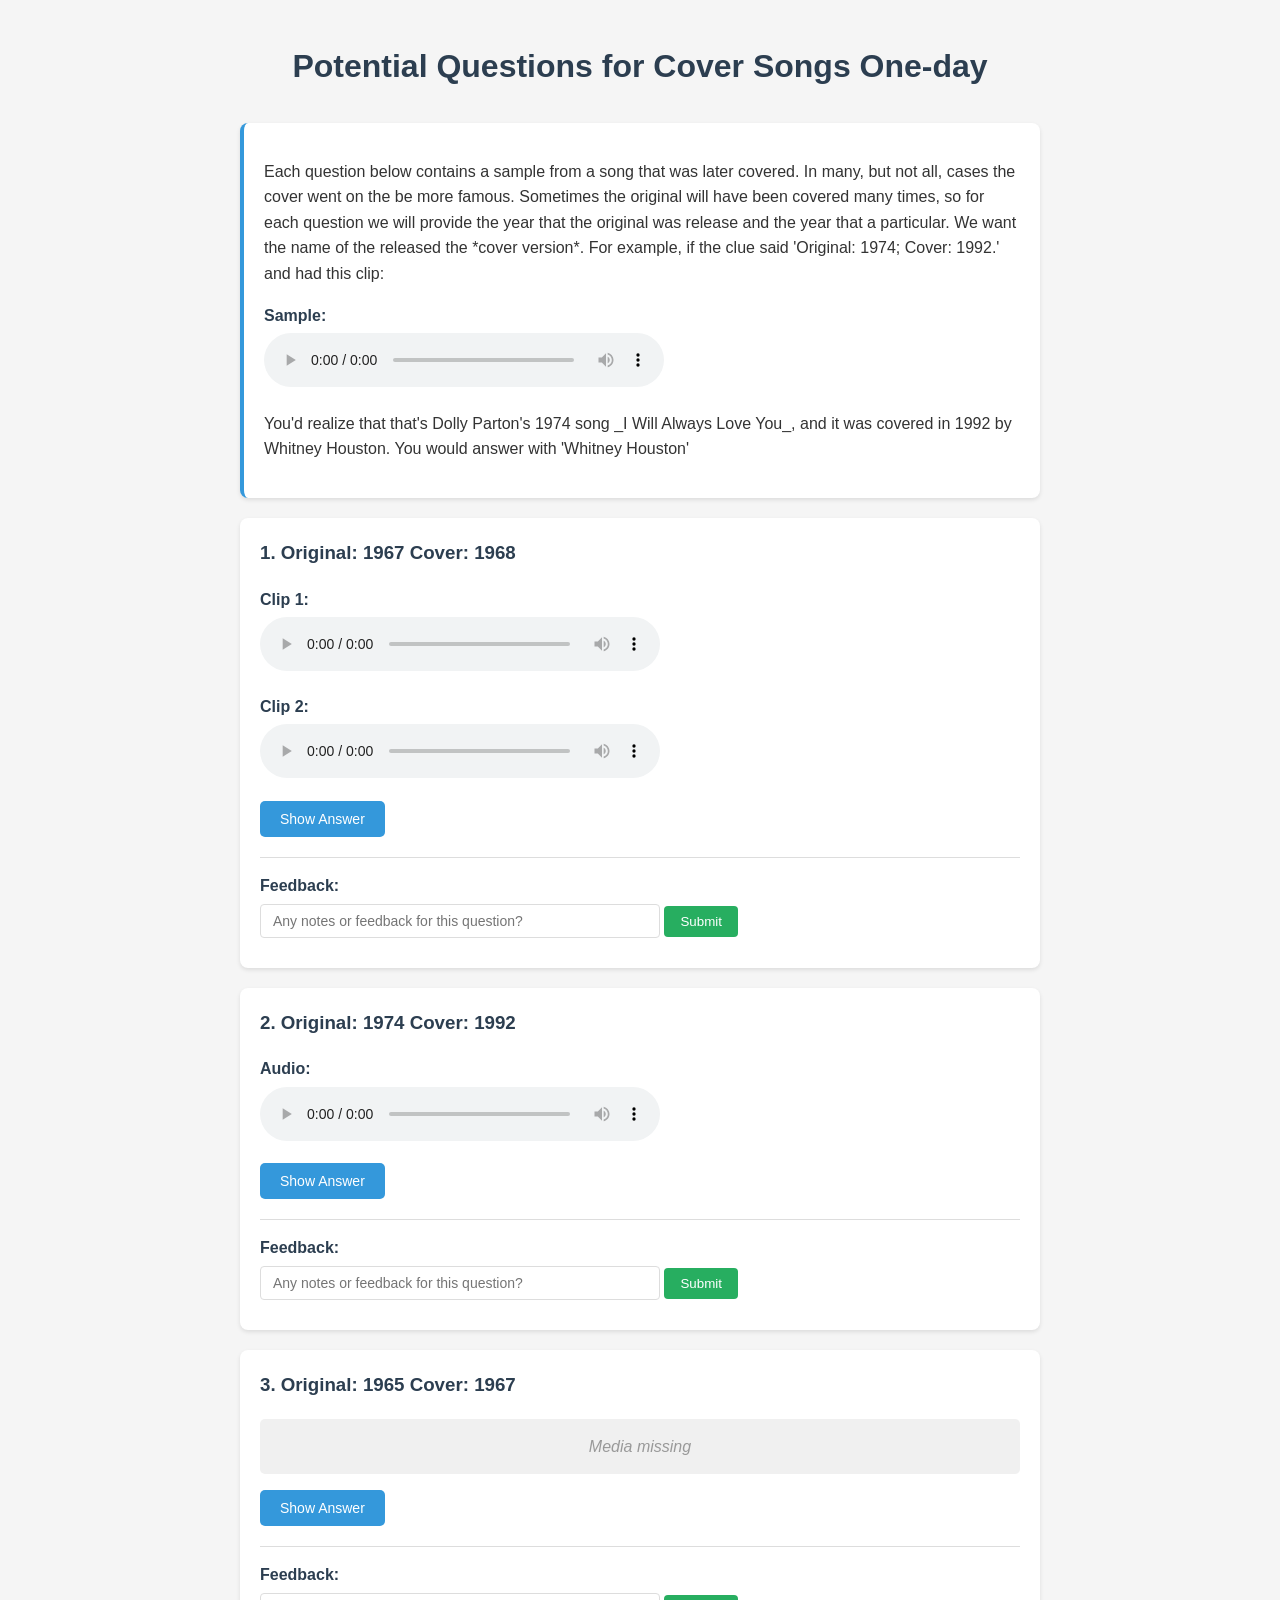
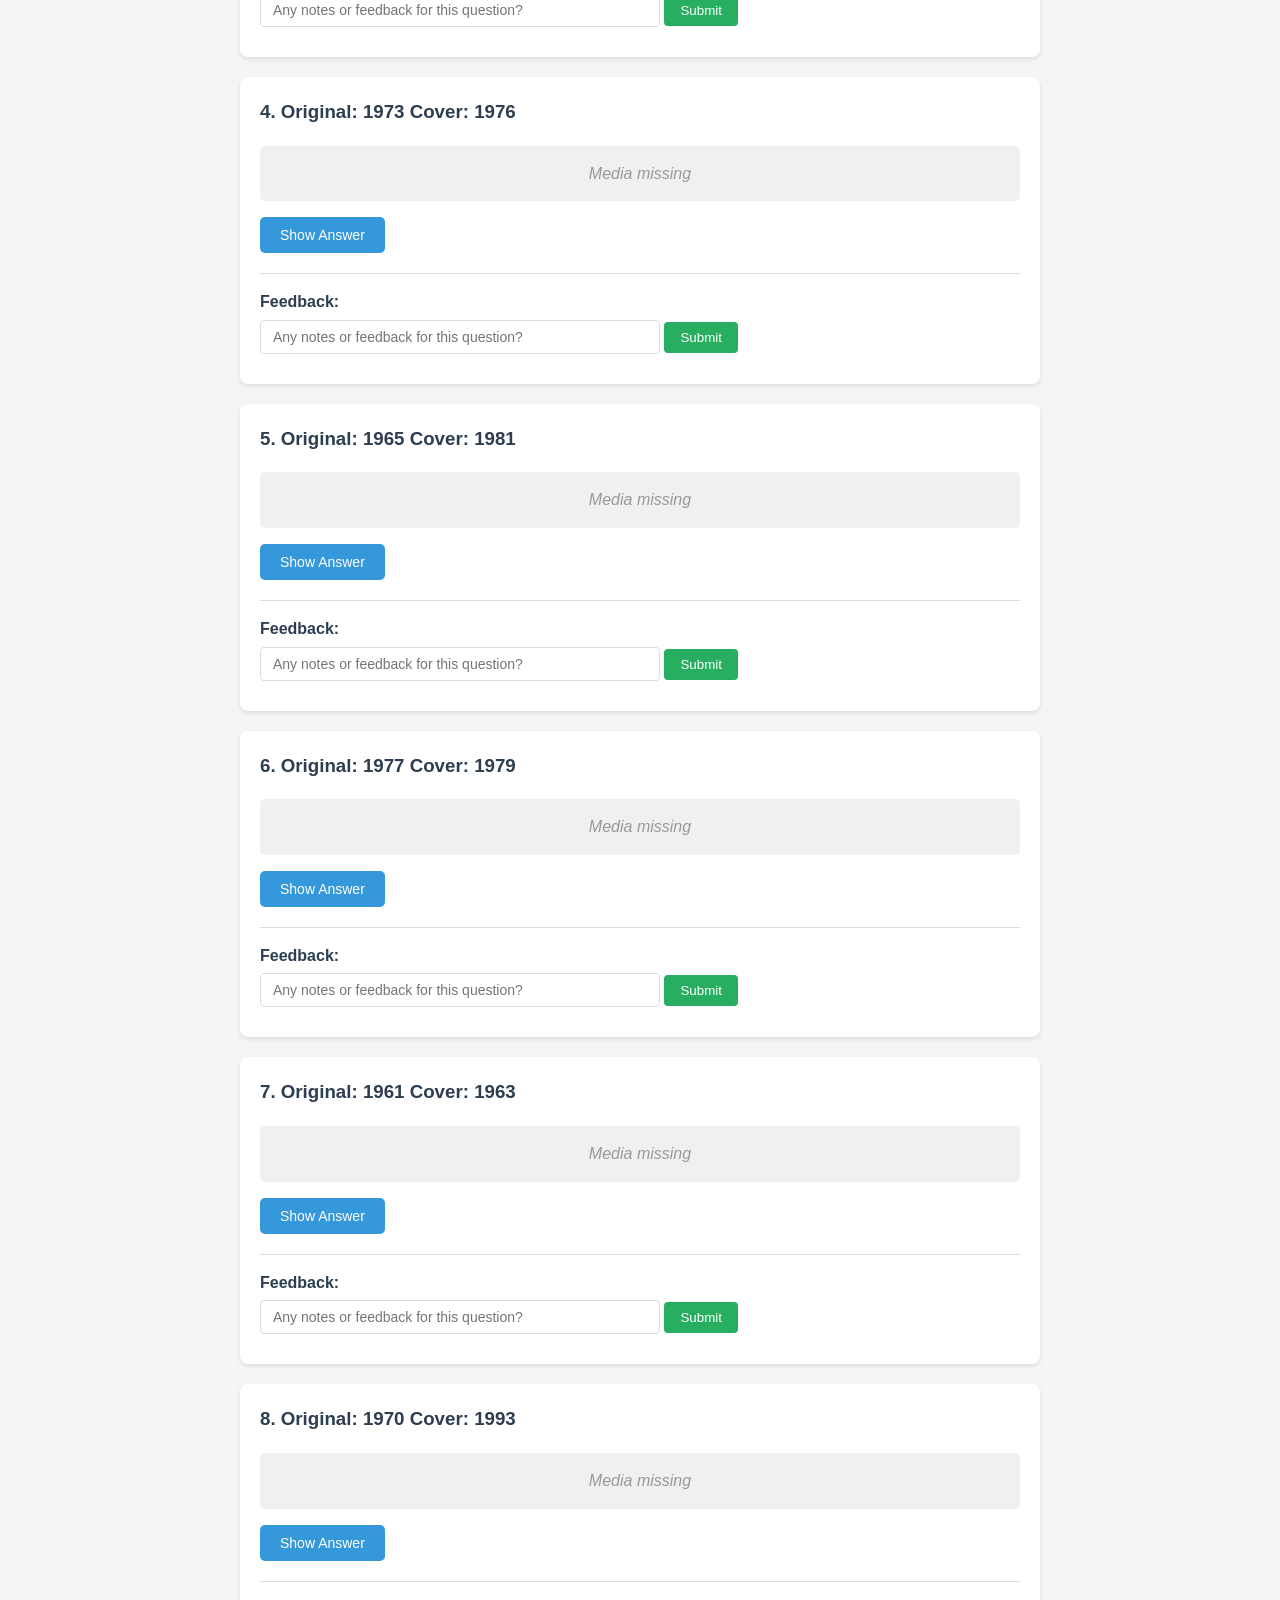
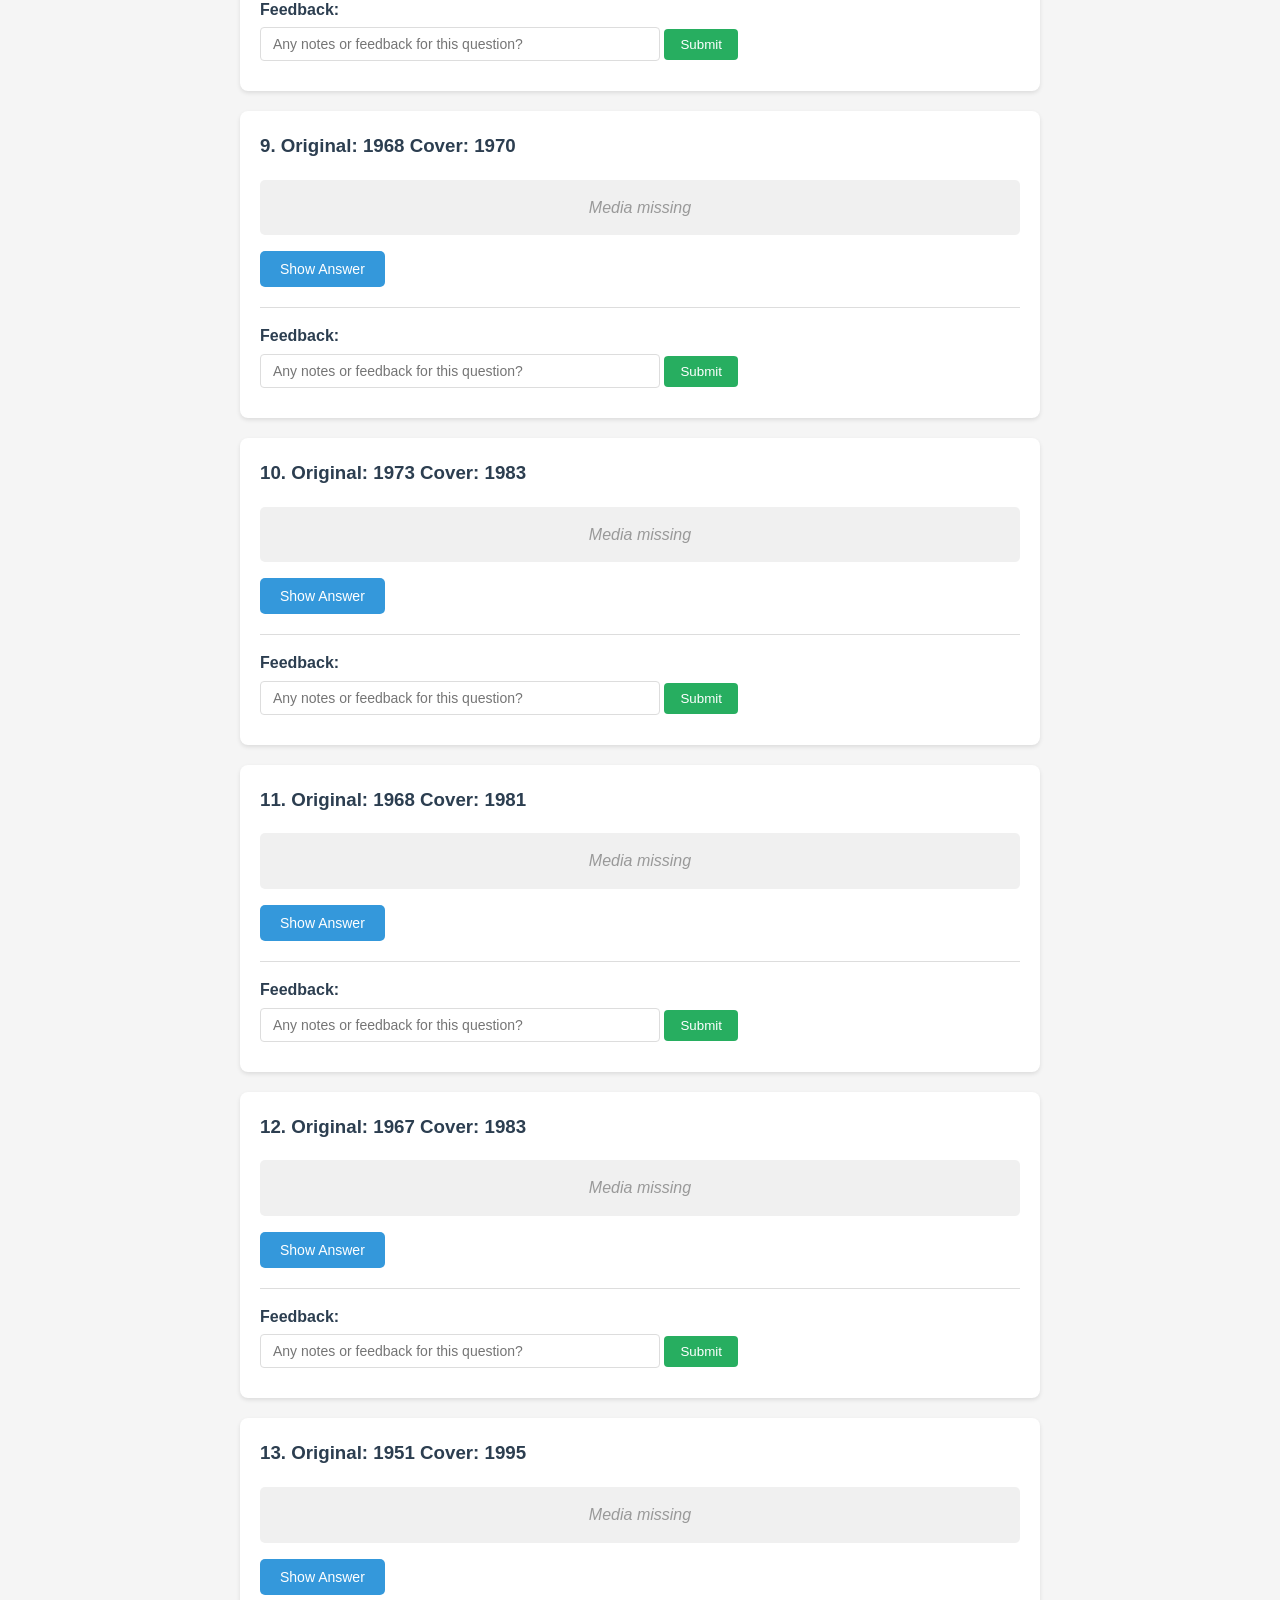
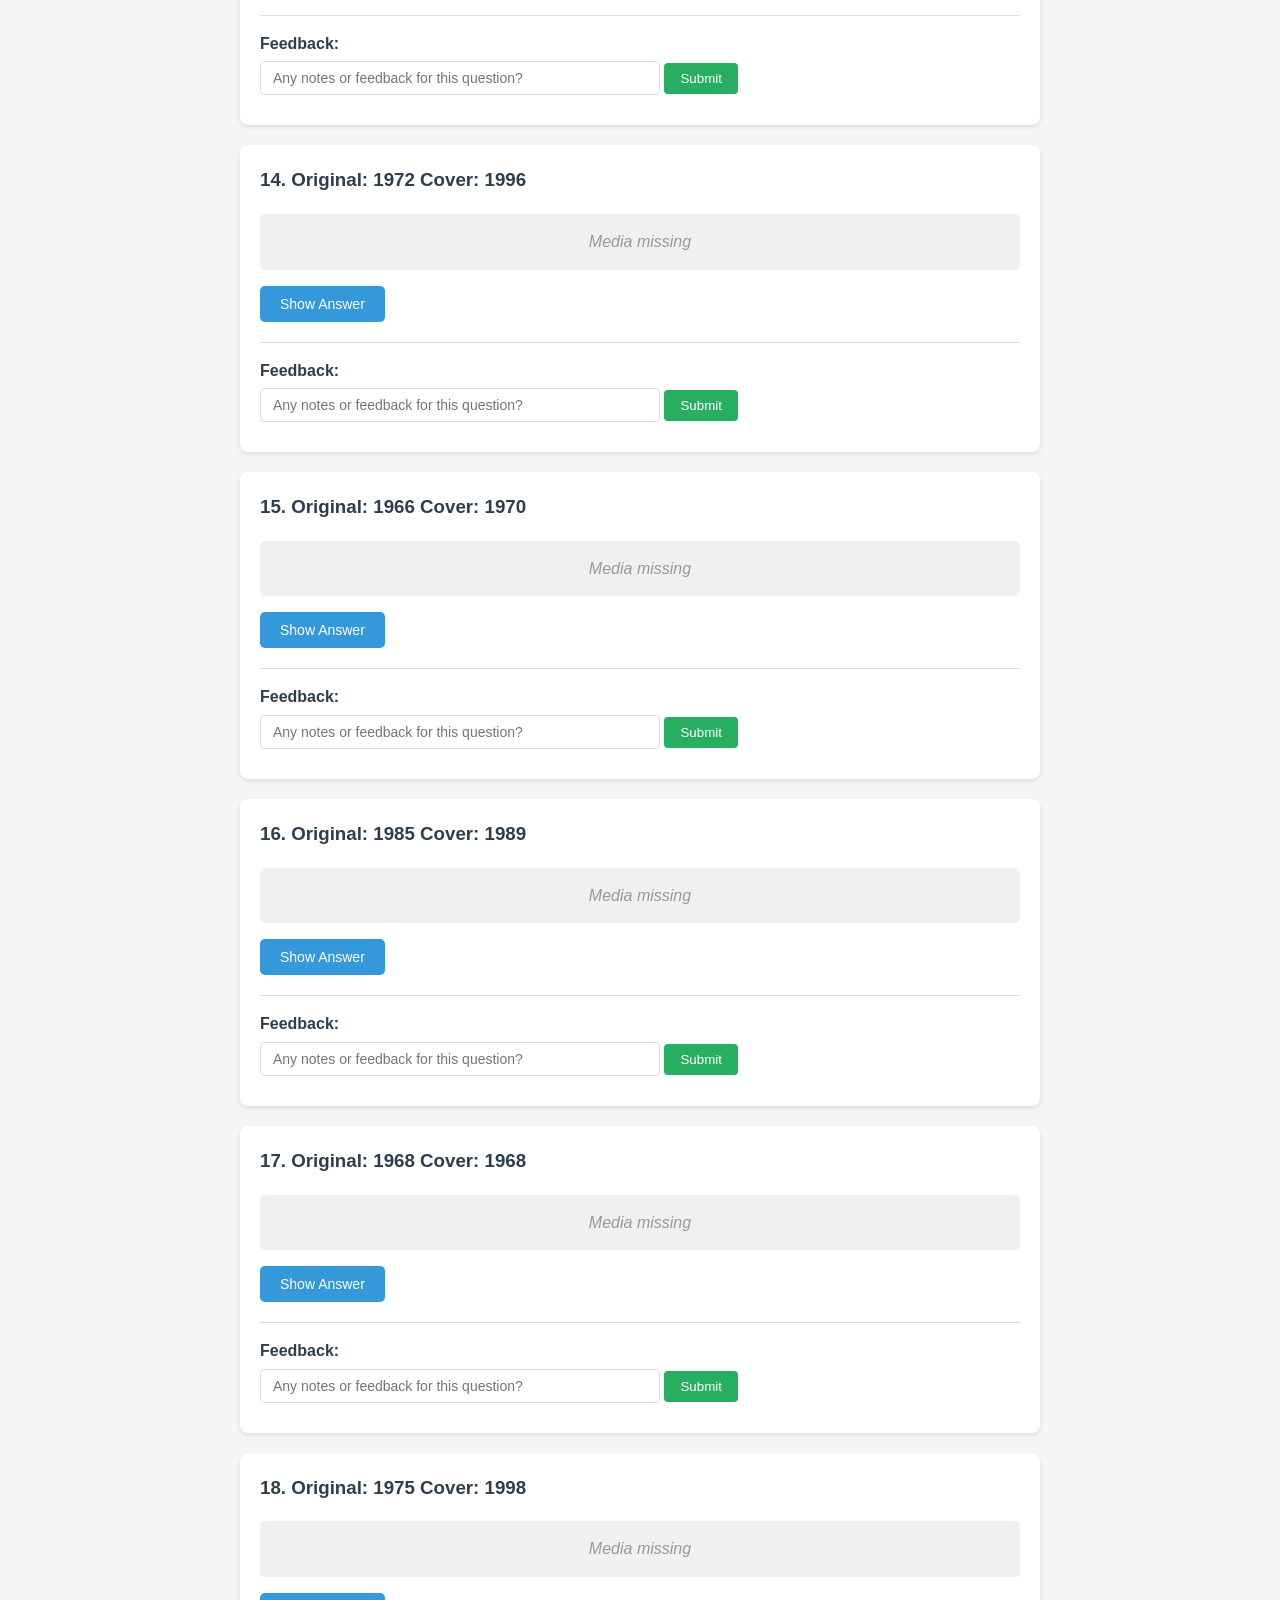
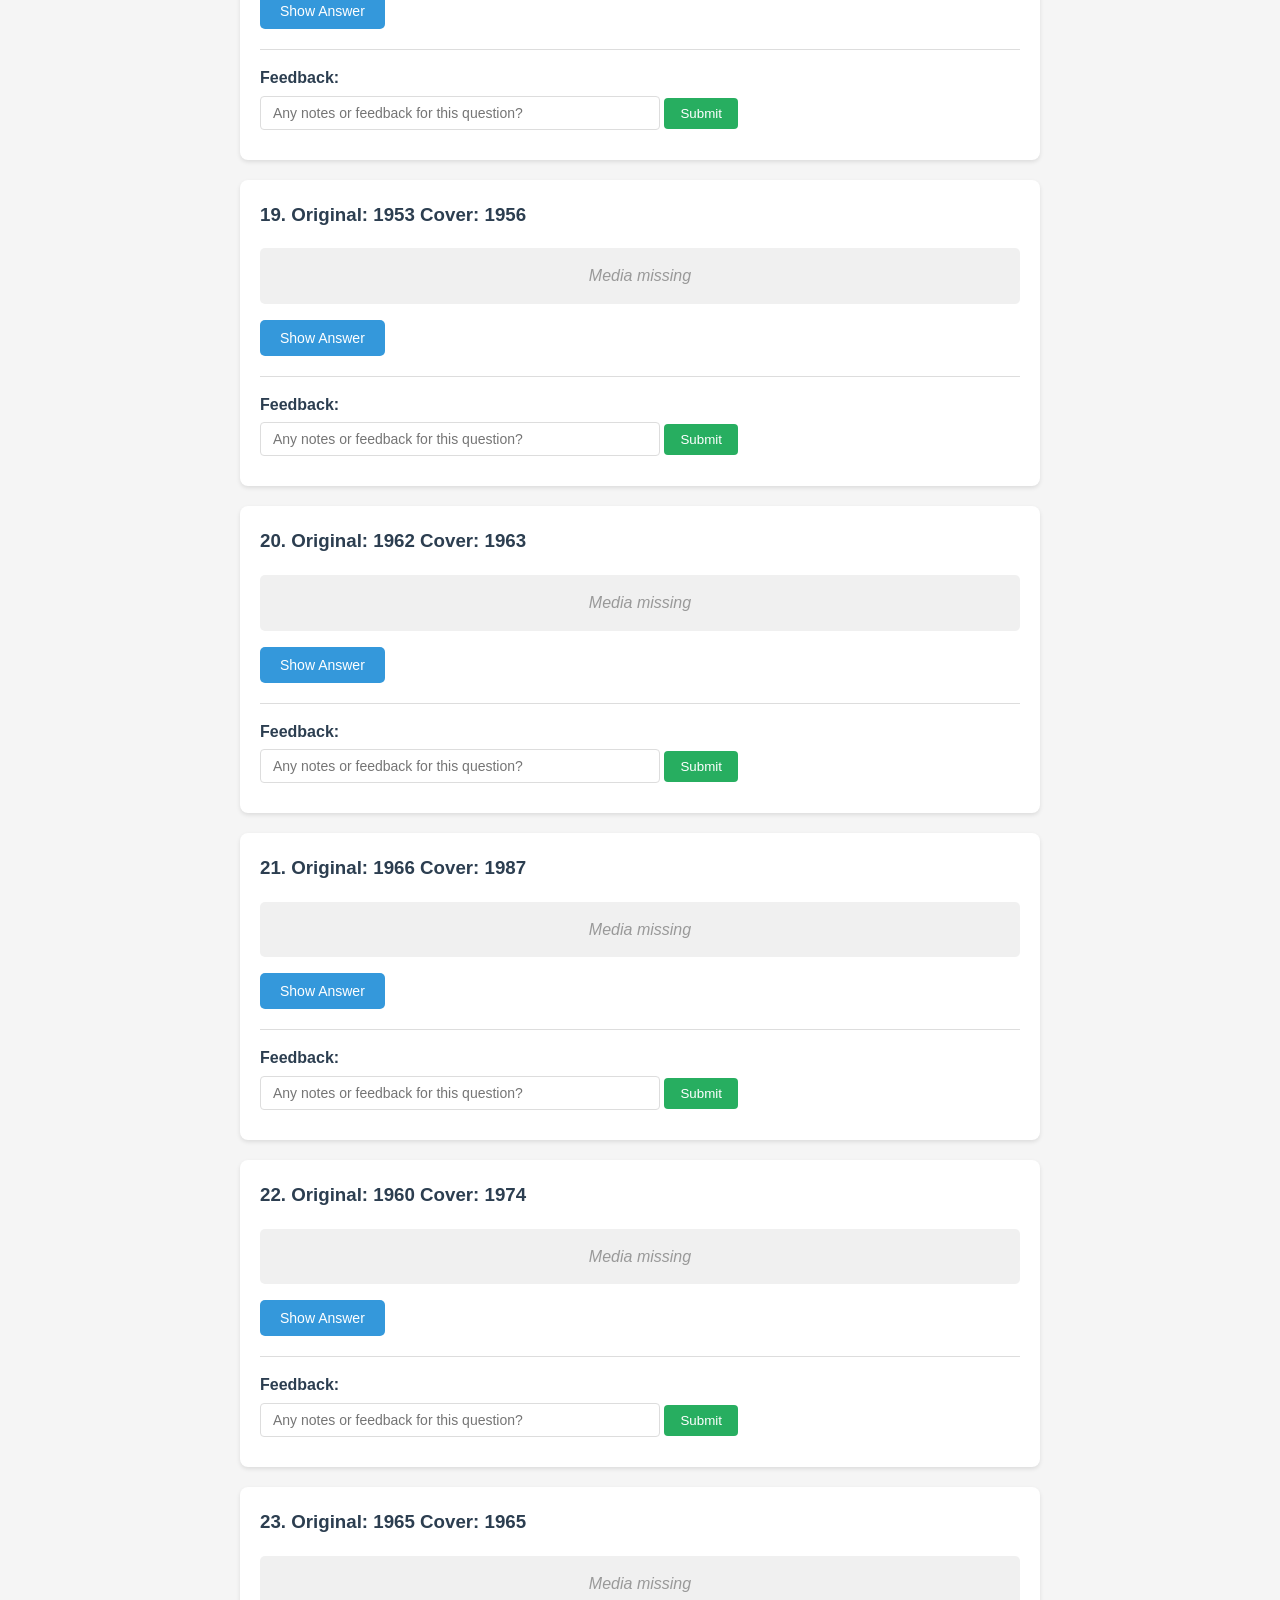
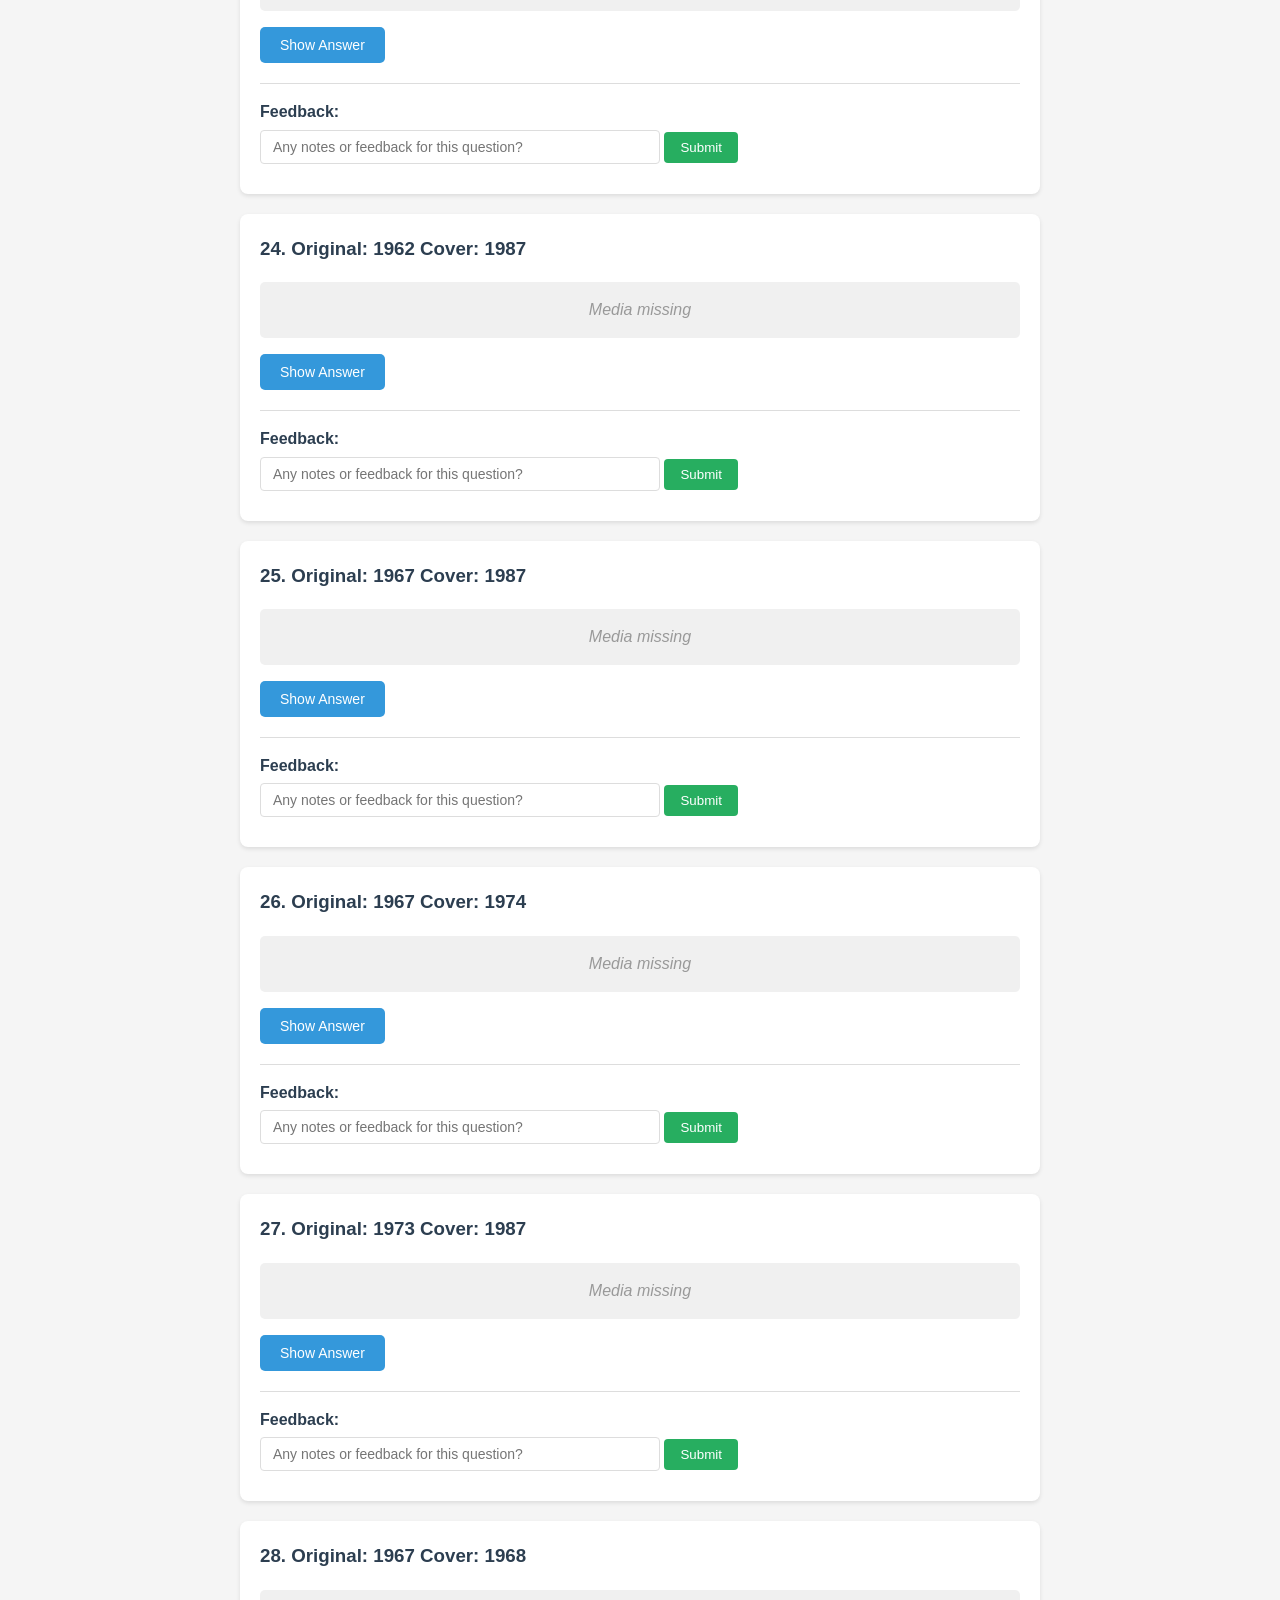
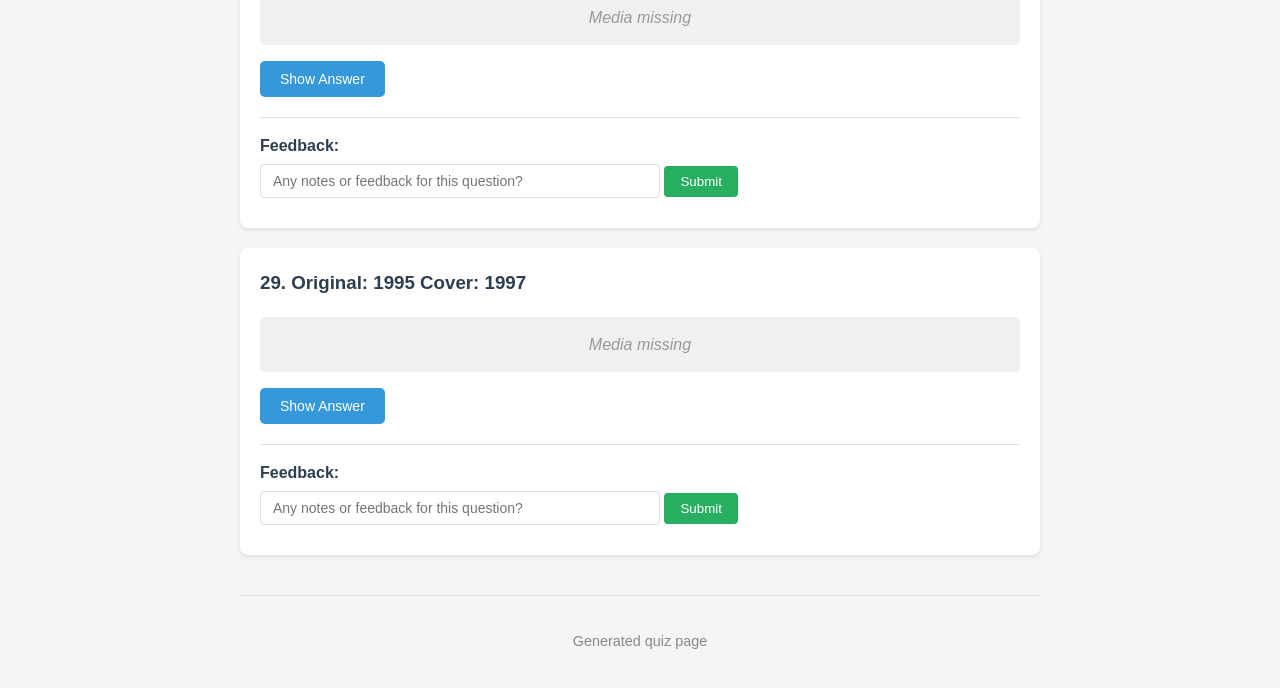
==== ll_covers/quizpage/output/quiz.html @ 9b7db418 "add quiz page generator and GCS publish scripts - build_quiz_config.py: reads from Google Sheets to " ====
<!DOCTYPE html>
<html lang="en">
<head>
    <meta charset="UTF-8">
    <meta name="viewport" content="width=device-width, initial-scale=1.0">
    <title>Potential Questions for Cover Songs One-day</title>
    <style>

:root {
    --primary-color: #2c3e50;
    --secondary-color: #3498db;
    --background-color: #f5f5f5;
    --card-background: #ffffff;
    --text-color: #333333;
    --border-color: #dddddd;
}

* {
    box-sizing: border-box;
}

body {
    font-family: -apple-system, BlinkMacSystemFont, 'Segoe UI', Roboto, sans-serif;
    line-height: 1.6;
    color: var(--text-color);
    background-color: var(--background-color);
    margin: 0;
    padding: 20px;
}

.container {
    max-width: 800px;
    margin: 0 auto;
}

header h1 {
    color: var(--primary-color);
    text-align: center;
    margin-bottom: 30px;
}

.instructions, .question {
    background: var(--card-background);
    border-radius: 8px;
    padding: 20px;
    margin-bottom: 20px;
    box-shadow: 0 2px 4px rgba(0,0,0,0.1);
}

.instructions {
    border-left: 4px solid var(--secondary-color);
}

.audio-player {
    margin: 15px 0;
}

.audio-player audio {
    width: 100%;
    max-width: 400px;
}

.audio-player label {
    display: block;
    font-weight: bold;
    margin-bottom: 5px;
    color: var(--primary-color);
}

.question h3 {
    margin-top: 0;
    color: var(--primary-color);
}

.media-missing {
    color: #999;
    font-style: italic;
    padding: 15px;
    background-color: #f0f0f0;
    border-radius: 5px;
    text-align: center;
}

/* Spoiler styling */
.answer-section {
    margin-top: 15px;
}

.spoiler-toggle {
    background-color: var(--secondary-color);
    color: white;
    border: none;
    padding: 10px 20px;
    border-radius: 5px;
    cursor: pointer;
    font-size: 14px;
}

.spoiler-toggle:hover {
    opacity: 0.9;
}

.spoiler-content {
    margin-top: 10px;
    padding: 15px;
    background-color: #e8f4f8;
    border-radius: 5px;
    border-left: 4px solid var(--secondary-color);
}

.spoiler-content.hidden {
    display: none;
}

.answer {
    font-weight: bold;
    color: var(--primary-color);
    margin: 0;
    text-transform: uppercase;
}

/* Feedback section */
.feedback-section {
    margin-top: 20px;
    padding-top: 15px;
    border-top: 1px solid var(--border-color);
}

.feedback-section label {
    display: block;
    font-weight: bold;
    margin-bottom: 5px;
    color: var(--primary-color);
}

.feedback-input {
    width: 100%;
    max-width: 400px;
    padding: 8px 12px;
    border: 1px solid var(--border-color);
    border-radius: 4px;
    font-size: 14px;
    margin-bottom: 10px;
}

.feedback-submit {
    background-color: #27ae60;
    color: white;
    border: none;
    padding: 8px 16px;
    border-radius: 4px;
    cursor: pointer;
}

.feedback-submit:hover {
    opacity: 0.9;
}

footer {
    text-align: center;
    margin-top: 40px;
    padding-top: 20px;
    border-top: 1px solid var(--border-color);
    color: #888;
    font-size: 0.9em;
}

    </style>
</head>
<body>
    <div class="container">
        <header>
            <h1>Potential Questions for Cover Songs One-day</h1>
        </header>

        <section class="instructions">
            <p class="instructions-text">Each question below contains a sample from a song that was later covered. In many, but not all, cases the cover went on the be more famous. Sometimes the original will have been covered many times, so for each question we will provide the year that the original was release and the year that a particular. We want the name of the released the *cover version*. For example, if the clue said &#x27;Original: 1974; Cover: 1992.&#x27; and had this clip:</p>

        <div class="audio-player">
            <label>Sample:</label>
            <audio controls>
                <source src="../data/raw/i_will_always_love_you.mp3" type="audio/mpeg">
                Your browser does not support the audio element.
            </audio>
        </div>
<p class="post-sample-text">You&#x27;d realize that that&#x27;s Dolly Parton&#x27;s 1974 song _I Will Always Love You_, and it was covered in 1992 by Whitney Houston. You would answer with &#x27;Whitney Houston&#x27;</p>
        </section>

        <section class="questions">
            
    <div class="question" data-question-number="1" data-question-title="Watchtower">
        <h3>1.&nbsp;Original: 1967
Cover: 1968</h3>

        <div class="audio-players">
            
        <div class="audio-player">
            <label>Clip 1:</label>
            <audio controls>
                <source src="/Users/mcmenamin/Repos/sundries/ll_covers/data/trimmed/2275d0f0b4b5_10000_15123.mp3" type="audio/mpeg">
                Your browser does not support the audio element.
            </audio>
        </div>

        <div class="audio-player">
            <label>Clip 2:</label>
            <audio controls>
                <source src="/Users/mcmenamin/Repos/sundries/ll_covers/data/trimmed/2275d0f0b4b5_16200_18100.mp3" type="audio/mpeg">
                Your browser does not support the audio element.
            </audio>
        </div>
        </div>

        <div class="answer-section">
            <button class="spoiler-toggle" onclick="toggleSpoiler(this)">
                Show Answer
            </button>
            <div class="spoiler-content hidden">
                <p class="answer">Jimi Hendrix (Original: Bob Dylan)</p>
            </div>
        </div>

        <div class="feedback-section">
            <label for="feedback-1">Feedback:</label>
            <input type="text"
                   id="feedback-1"
                   class="feedback-input"
                   placeholder="Any notes or feedback for this question?">
            <button class="feedback-submit" onclick="submitFeedback(1, 'Watchtower')">
                Submit
            </button>
        </div>
    </div>

    <div class="question" data-question-number="2" data-question-title="I will always love you">
        <h3>2.&nbsp;Original: 1974
Cover: 1992</h3>

        <div class="audio-players">
            
        <div class="audio-player">
            <label>Audio:</label>
            <audio controls>
                <source src="/Users/mcmenamin/Repos/sundries/ll_covers/data/trimmed/35a04d7d5f77_72000_75200.mp3" type="audio/mpeg">
                Your browser does not support the audio element.
            </audio>
        </div>
        </div>

        <div class="answer-section">
            <button class="spoiler-toggle" onclick="toggleSpoiler(this)">
                Show Answer
            </button>
            <div class="spoiler-content hidden">
                <p class="answer">Whitney Houston (Original: Dolly Parton)</p>
            </div>
        </div>

        <div class="feedback-section">
            <label for="feedback-2">Feedback:</label>
            <input type="text"
                   id="feedback-2"
                   class="feedback-input"
                   placeholder="Any notes or feedback for this question?">
            <button class="feedback-submit" onclick="submitFeedback(2, 'I will always love you')">
                Submit
            </button>
        </div>
    </div>

    <div class="question" data-question-number="3" data-question-title="Respect">
        <h3>3.&nbsp;Original: 1965
Cover: 1967</h3>

        <div class="audio-players">
            <p class="media-missing">Media missing</p>
        </div>

        <div class="answer-section">
            <button class="spoiler-toggle" onclick="toggleSpoiler(this)">
                Show Answer
            </button>
            <div class="spoiler-content hidden">
                <p class="answer">Aretha Franklin (Original: Otis Redding)</p>
            </div>
        </div>

        <div class="feedback-section">
            <label for="feedback-3">Feedback:</label>
            <input type="text"
                   id="feedback-3"
                   class="feedback-input"
                   placeholder="Any notes or feedback for this question?">
            <button class="feedback-submit" onclick="submitFeedback(3, 'Respect')">
                Submit
            </button>
        </div>
    </div>

    <div class="question" data-question-number="4" data-question-title="Blinded by the light">
        <h3>4.&nbsp;Original: 1973
Cover: 1976</h3>

        <div class="audio-players">
            <p class="media-missing">Media missing</p>
        </div>

        <div class="answer-section">
            <button class="spoiler-toggle" onclick="toggleSpoiler(this)">
                Show Answer
            </button>
            <div class="spoiler-content hidden">
                <p class="answer">Manfred Mann&#x27;s Earth Band (Original: Bruce Springsteen)</p>
            </div>
        </div>

        <div class="feedback-section">
            <label for="feedback-4">Feedback:</label>
            <input type="text"
                   id="feedback-4"
                   class="feedback-input"
                   placeholder="Any notes or feedback for this question?">
            <button class="feedback-submit" onclick="submitFeedback(4, 'Blinded by the light')">
                Submit
            </button>
        </div>
    </div>

    <div class="question" data-question-number="5" data-question-title="Tainted love">
        <h3>5.&nbsp;Original: 1965
Cover: 1981</h3>

        <div class="audio-players">
            <p class="media-missing">Media missing</p>
        </div>

        <div class="answer-section">
            <button class="spoiler-toggle" onclick="toggleSpoiler(this)">
                Show Answer
            </button>
            <div class="spoiler-content hidden">
                <p class="answer">Soft Cell (Original: Gloria Jones)</p>
            </div>
        </div>

        <div class="feedback-section">
            <label for="feedback-5">Feedback:</label>
            <input type="text"
                   id="feedback-5"
                   class="feedback-input"
                   placeholder="Any notes or feedback for this question?">
            <button class="feedback-submit" onclick="submitFeedback(5, 'Tainted love')">
                Submit
            </button>
        </div>
    </div>

    <div class="question" data-question-number="6" data-question-title="New York New York">
        <h3>6.&nbsp;Original: 1977
Cover: 1979</h3>

        <div class="audio-players">
            <p class="media-missing">Media missing</p>
        </div>

        <div class="answer-section">
            <button class="spoiler-toggle" onclick="toggleSpoiler(this)">
                Show Answer
            </button>
            <div class="spoiler-content hidden">
                <p class="answer">Frank Sinatra (Original: Liza Minelli)</p>
            </div>
        </div>

        <div class="feedback-section">
            <label for="feedback-6">Feedback:</label>
            <input type="text"
                   id="feedback-6"
                   class="feedback-input"
                   placeholder="Any notes or feedback for this question?">
            <button class="feedback-submit" onclick="submitFeedback(6, 'New York New York')">
                Submit
            </button>
        </div>
    </div>

    <div class="question" data-question-number="7" data-question-title="Twist and shout">
        <h3>7.&nbsp;Original: 1961
Cover: 1963</h3>

        <div class="audio-players">
            <p class="media-missing">Media missing</p>
        </div>

        <div class="answer-section">
            <button class="spoiler-toggle" onclick="toggleSpoiler(this)">
                Show Answer
            </button>
            <div class="spoiler-content hidden">
                <p class="answer">The Beatles (Original: The Top Notes)</p>
            </div>
        </div>

        <div class="feedback-section">
            <label for="feedback-7">Feedback:</label>
            <input type="text"
                   id="feedback-7"
                   class="feedback-input"
                   placeholder="Any notes or feedback for this question?">
            <button class="feedback-submit" onclick="submitFeedback(7, 'Twist and shout')">
                Submit
            </button>
        </div>
    </div>

    <div class="question" data-question-number="8" data-question-title="Man who sold the world">
        <h3>8.&nbsp;Original: 1970
Cover: 1993</h3>

        <div class="audio-players">
            <p class="media-missing">Media missing</p>
        </div>

        <div class="answer-section">
            <button class="spoiler-toggle" onclick="toggleSpoiler(this)">
                Show Answer
            </button>
            <div class="spoiler-content hidden">
                <p class="answer">Nirvana (Original: David Bowie)</p>
            </div>
        </div>

        <div class="feedback-section">
            <label for="feedback-8">Feedback:</label>
            <input type="text"
                   id="feedback-8"
                   class="feedback-input"
                   placeholder="Any notes or feedback for this question?">
            <button class="feedback-submit" onclick="submitFeedback(8, 'Man who sold the world')">
                Submit
            </button>
        </div>
    </div>

    <div class="question" data-question-number="9" data-question-title="Black magic woman">
        <h3>9.&nbsp;Original: 1968
Cover: 1970</h3>

        <div class="audio-players">
            <p class="media-missing">Media missing</p>
        </div>

        <div class="answer-section">
            <button class="spoiler-toggle" onclick="toggleSpoiler(this)">
                Show Answer
            </button>
            <div class="spoiler-content hidden">
                <p class="answer">Santana (Original: Fleetwood Mac)</p>
            </div>
        </div>

        <div class="feedback-section">
            <label for="feedback-9">Feedback:</label>
            <input type="text"
                   id="feedback-9"
                   class="feedback-input"
                   placeholder="Any notes or feedback for this question?">
            <button class="feedback-submit" onclick="submitFeedback(9, 'Black magic woman')">
                Submit
            </button>
        </div>
    </div>

    <div class="question" data-question-number="10" data-question-title="Feel the noize">
        <h3>10.&nbsp;Original: 1973
Cover: 1983</h3>

        <div class="audio-players">
            <p class="media-missing">Media missing</p>
        </div>

        <div class="answer-section">
            <button class="spoiler-toggle" onclick="toggleSpoiler(this)">
                Show Answer
            </button>
            <div class="spoiler-content hidden">
                <p class="answer">Quiet Riot (Original: Slade)</p>
            </div>
        </div>

        <div class="feedback-section">
            <label for="feedback-10">Feedback:</label>
            <input type="text"
                   id="feedback-10"
                   class="feedback-input"
                   placeholder="Any notes or feedback for this question?">
            <button class="feedback-submit" onclick="submitFeedback(10, 'Feel the noize')">
                Submit
            </button>
        </div>
    </div>

    <div class="question" data-question-number="11" data-question-title="Mony mony">
        <h3>11.&nbsp;Original: 1968
Cover: 1981</h3>

        <div class="audio-players">
            <p class="media-missing">Media missing</p>
        </div>

        <div class="answer-section">
            <button class="spoiler-toggle" onclick="toggleSpoiler(this)">
                Show Answer
            </button>
            <div class="spoiler-content hidden">
                <p class="answer">Billy Idol (Original: Tommy James &amp; The Shondells)</p>
            </div>
        </div>

        <div class="feedback-section">
            <label for="feedback-11">Feedback:</label>
            <input type="text"
                   id="feedback-11"
                   class="feedback-input"
                   placeholder="Any notes or feedback for this question?">
            <button class="feedback-submit" onclick="submitFeedback(11, 'Mony mony')">
                Submit
            </button>
        </div>
    </div>

    <div class="question" data-question-number="12" data-question-title="Red red wine">
        <h3>12.&nbsp;Original: 1967
Cover: 1983</h3>

        <div class="audio-players">
            <p class="media-missing">Media missing</p>
        </div>

        <div class="answer-section">
            <button class="spoiler-toggle" onclick="toggleSpoiler(this)">
                Show Answer
            </button>
            <div class="spoiler-content hidden">
                <p class="answer">UB40 (Original: Neil Diamond)</p>
            </div>
        </div>

        <div class="feedback-section">
            <label for="feedback-12">Feedback:</label>
            <input type="text"
                   id="feedback-12"
                   class="feedback-input"
                   placeholder="Any notes or feedback for this question?">
            <button class="feedback-submit" onclick="submitFeedback(12, 'Red red wine')">
                Submit
            </button>
        </div>
    </div>

    <div class="question" data-question-number="13" data-question-title="Bjork quiet">
        <h3>13.&nbsp;Original: 1951
Cover: 1995</h3>

        <div class="audio-players">
            <p class="media-missing">Media missing</p>
        </div>

        <div class="answer-section">
            <button class="spoiler-toggle" onclick="toggleSpoiler(this)">
                Show Answer
            </button>
            <div class="spoiler-content hidden">
                <p class="answer">Bjork (Original: Betty Hutton)</p>
            </div>
        </div>

        <div class="feedback-section">
            <label for="feedback-13">Feedback:</label>
            <input type="text"
                   id="feedback-13"
                   class="feedback-input"
                   placeholder="Any notes or feedback for this question?">
            <button class="feedback-submit" onclick="submitFeedback(13, 'Bjork quiet')">
                Submit
            </button>
        </div>
    </div>

    <div class="question" data-question-number="14" data-question-title="Killing me softly">
        <h3>14.&nbsp;Original: 1972
Cover: 1996</h3>

        <div class="audio-players">
            <p class="media-missing">Media missing</p>
        </div>

        <div class="answer-section">
            <button class="spoiler-toggle" onclick="toggleSpoiler(this)">
                Show Answer
            </button>
            <div class="spoiler-content hidden">
                <p class="answer">Fugees (Original: Lori Lieberman)</p>
            </div>
        </div>

        <div class="feedback-section">
            <label for="feedback-14">Feedback:</label>
            <input type="text"
                   id="feedback-14"
                   class="feedback-input"
                   placeholder="Any notes or feedback for this question?">
            <button class="feedback-submit" onclick="submitFeedback(14, 'Killing me softly')">
                Submit
            </button>
        </div>
    </div>

    <div class="question" data-question-number="15" data-question-title="Mama told me not to come">
        <h3>15.&nbsp;Original: 1966
Cover: 1970</h3>

        <div class="audio-players">
            <p class="media-missing">Media missing</p>
        </div>

        <div class="answer-section">
            <button class="spoiler-toggle" onclick="toggleSpoiler(this)">
                Show Answer
            </button>
            <div class="spoiler-content hidden">
                <p class="answer">Three Dog Night (Original: Randy Newman)</p>
            </div>
        </div>

        <div class="feedback-section">
            <label for="feedback-15">Feedback:</label>
            <input type="text"
                   id="feedback-15"
                   class="feedback-input"
                   placeholder="Any notes or feedback for this question?">
            <button class="feedback-submit" onclick="submitFeedback(15, 'Mama told me not to come')">
                Submit
            </button>
        </div>
    </div>

    <div class="question" data-question-number="16" data-question-title="Downtown train">
        <h3>16.&nbsp;Original: 1985
Cover: 1989</h3>

        <div class="audio-players">
            <p class="media-missing">Media missing</p>
        </div>

        <div class="answer-section">
            <button class="spoiler-toggle" onclick="toggleSpoiler(this)">
                Show Answer
            </button>
            <div class="spoiler-content hidden">
                <p class="answer">Rod Stewart (Original: Tom Waits)</p>
            </div>
        </div>

        <div class="feedback-section">
            <label for="feedback-16">Feedback:</label>
            <input type="text"
                   id="feedback-16"
                   class="feedback-input"
                   placeholder="Any notes or feedback for this question?">
            <button class="feedback-submit" onclick="submitFeedback(16, 'Downtown train')">
                Submit
            </button>
        </div>
    </div>

    <div class="question" data-question-number="17" data-question-title="One">
        <h3>17.&nbsp;Original: 1968
Cover: 1968</h3>

        <div class="audio-players">
            <p class="media-missing">Media missing</p>
        </div>

        <div class="answer-section">
            <button class="spoiler-toggle" onclick="toggleSpoiler(this)">
                Show Answer
            </button>
            <div class="spoiler-content hidden">
                <p class="answer">Three Dog Night (Original: Harry Nillsson)</p>
            </div>
        </div>

        <div class="feedback-section">
            <label for="feedback-17">Feedback:</label>
            <input type="text"
                   id="feedback-17"
                   class="feedback-input"
                   placeholder="Any notes or feedback for this question?">
            <button class="feedback-submit" onclick="submitFeedback(17, 'One')">
                Submit
            </button>
        </div>
    </div>

    <div class="question" data-question-number="18" data-question-title="Why can&#x27;t we be friends">
        <h3>18.&nbsp;Original: 1975
Cover: 1998</h3>

        <div class="audio-players">
            <p class="media-missing">Media missing</p>
        </div>

        <div class="answer-section">
            <button class="spoiler-toggle" onclick="toggleSpoiler(this)">
                Show Answer
            </button>
            <div class="spoiler-content hidden">
                <p class="answer">Smashmouth (Original: War)</p>
            </div>
        </div>

        <div class="feedback-section">
            <label for="feedback-18">Feedback:</label>
            <input type="text"
                   id="feedback-18"
                   class="feedback-input"
                   placeholder="Any notes or feedback for this question?">
            <button class="feedback-submit" onclick="submitFeedback(18, 'Why can\'t we be friends')">
                Submit
            </button>
        </div>
    </div>

    <div class="question" data-question-number="19" data-question-title="Elvis something">
        <h3>19.&nbsp;Original: 1953
Cover: 1956</h3>

        <div class="audio-players">
            <p class="media-missing">Media missing</p>
        </div>

        <div class="answer-section">
            <button class="spoiler-toggle" onclick="toggleSpoiler(this)">
                Show Answer
            </button>
            <div class="spoiler-content hidden">
                <p class="answer">Elvis (Original: Big Mama Thornton)</p>
            </div>
        </div>

        <div class="feedback-section">
            <label for="feedback-19">Feedback:</label>
            <input type="text"
                   id="feedback-19"
                   class="feedback-input"
                   placeholder="Any notes or feedback for this question?">
            <button class="feedback-submit" onclick="submitFeedback(19, 'Elvis something')">
                Submit
            </button>
        </div>
    </div>

    <div class="question" data-question-number="20" data-question-title="Ring of fire">
        <h3>20.&nbsp;Original: 1962
Cover: 1963</h3>

        <div class="audio-players">
            <p class="media-missing">Media missing</p>
        </div>

        <div class="answer-section">
            <button class="spoiler-toggle" onclick="toggleSpoiler(this)">
                Show Answer
            </button>
            <div class="spoiler-content hidden">
                <p class="answer">Johnny Cash (Original: Anita Carter)</p>
            </div>
        </div>

        <div class="feedback-section">
            <label for="feedback-20">Feedback:</label>
            <input type="text"
                   id="feedback-20"
                   class="feedback-input"
                   placeholder="Any notes or feedback for this question?">
            <button class="feedback-submit" onclick="submitFeedback(20, 'Ring of fire')">
                Submit
            </button>
        </div>
    </div>

    <div class="question" data-question-number="21" data-question-title="hazy shade of winter">
        <h3>21.&nbsp;Original: 1966
Cover: 1987</h3>

        <div class="audio-players">
            <p class="media-missing">Media missing</p>
        </div>

        <div class="answer-section">
            <button class="spoiler-toggle" onclick="toggleSpoiler(this)">
                Show Answer
            </button>
            <div class="spoiler-content hidden">
                <p class="answer">The Bangles (Original: Simon &amp; Garfunkel)</p>
            </div>
        </div>

        <div class="feedback-section">
            <label for="feedback-21">Feedback:</label>
            <input type="text"
                   id="feedback-21"
                   class="feedback-input"
                   placeholder="Any notes or feedback for this question?">
            <button class="feedback-submit" onclick="submitFeedback(21, 'hazy shade of winter')">
                Submit
            </button>
        </div>
    </div>

    <div class="question" data-question-number="22" data-question-title="Love hurts">
        <h3>22.&nbsp;Original: 1960
Cover: 1974</h3>

        <div class="audio-players">
            <p class="media-missing">Media missing</p>
        </div>

        <div class="answer-section">
            <button class="spoiler-toggle" onclick="toggleSpoiler(this)">
                Show Answer
            </button>
            <div class="spoiler-content hidden">
                <p class="answer">Nazareth (Original: Everly Brothers)</p>
            </div>
        </div>

        <div class="feedback-section">
            <label for="feedback-22">Feedback:</label>
            <input type="text"
                   id="feedback-22"
                   class="feedback-input"
                   placeholder="Any notes or feedback for this question?">
            <button class="feedback-submit" onclick="submitFeedback(22, 'Love hurts')">
                Submit
            </button>
        </div>
    </div>

    <div class="question" data-question-number="23" data-question-title="Tambourine man">
        <h3>23.&nbsp;Original: 1965
Cover: 1965</h3>

        <div class="audio-players">
            <p class="media-missing">Media missing</p>
        </div>

        <div class="answer-section">
            <button class="spoiler-toggle" onclick="toggleSpoiler(this)">
                Show Answer
            </button>
            <div class="spoiler-content hidden">
                <p class="answer">The Byrds (Original: Bob Dylan)</p>
            </div>
        </div>

        <div class="feedback-section">
            <label for="feedback-23">Feedback:</label>
            <input type="text"
                   id="feedback-23"
                   class="feedback-input"
                   placeholder="Any notes or feedback for this question?">
            <button class="feedback-submit" onclick="submitFeedback(23, 'Tambourine man')">
                Submit
            </button>
        </div>
    </div>

    <div class="question" data-question-number="24" data-question-title="The loco-motion">
        <h3>24.&nbsp;Original: 1962
Cover: 1987</h3>

        <div class="audio-players">
            <p class="media-missing">Media missing</p>
        </div>

        <div class="answer-section">
            <button class="spoiler-toggle" onclick="toggleSpoiler(this)">
                Show Answer
            </button>
            <div class="spoiler-content hidden">
                <p class="answer">Kyline Minogue (Original: Little Eva)</p>
            </div>
        </div>

        <div class="feedback-section">
            <label for="feedback-24">Feedback:</label>
            <input type="text"
                   id="feedback-24"
                   class="feedback-input"
                   placeholder="Any notes or feedback for this question?">
            <button class="feedback-submit" onclick="submitFeedback(24, 'The loco-motion')">
                Submit
            </button>
        </div>
    </div>

    <div class="question" data-question-number="25" data-question-title="I think we&#x27;re alone now">
        <h3>25.&nbsp;Original: 1967
Cover: 1987</h3>

        <div class="audio-players">
            <p class="media-missing">Media missing</p>
        </div>

        <div class="answer-section">
            <button class="spoiler-toggle" onclick="toggleSpoiler(this)">
                Show Answer
            </button>
            <div class="spoiler-content hidden">
                <p class="answer">Tiffany (Original: Tommy James &amp; The Shondells)</p>
            </div>
        </div>

        <div class="feedback-section">
            <label for="feedback-25">Feedback:</label>
            <input type="text"
                   id="feedback-25"
                   class="feedback-input"
                   placeholder="Any notes or feedback for this question?">
            <button class="feedback-submit" onclick="submitFeedback(25, 'I think we\'re alone now')">
                Submit
            </button>
        </div>
    </div>

    <div class="question" data-question-number="26" data-question-title="Some kind of wonderful">
        <h3>26.&nbsp;Original: 1967
Cover: 1974</h3>

        <div class="audio-players">
            <p class="media-missing">Media missing</p>
        </div>

        <div class="answer-section">
            <button class="spoiler-toggle" onclick="toggleSpoiler(this)">
                Show Answer
            </button>
            <div class="spoiler-content hidden">
                <p class="answer">Grand Funk Railrod (Original: Soul Brothers Six)</p>
            </div>
        </div>

        <div class="feedback-section">
            <label for="feedback-26">Feedback:</label>
            <input type="text"
                   id="feedback-26"
                   class="feedback-input"
                   placeholder="Any notes or feedback for this question?">
            <button class="feedback-submit" onclick="submitFeedback(26, 'Some kind of wonderful')">
                Submit
            </button>
        </div>
    </div>

    <div class="question" data-question-number="27" data-question-title="knockin on heavens door">
        <h3>27.&nbsp;Original: 1973
Cover: 1987</h3>

        <div class="audio-players">
            <p class="media-missing">Media missing</p>
        </div>

        <div class="answer-section">
            <button class="spoiler-toggle" onclick="toggleSpoiler(this)">
                Show Answer
            </button>
            <div class="spoiler-content hidden">
                <p class="answer">Guns &#x27;n&#x27; Roses (Original: Bob Dylan)</p>
            </div>
        </div>

        <div class="feedback-section">
            <label for="feedback-27">Feedback:</label>
            <input type="text"
                   id="feedback-27"
                   class="feedback-input"
                   placeholder="Any notes or feedback for this question?">
            <button class="feedback-submit" onclick="submitFeedback(27, 'knockin on heavens door')">
                Submit
            </button>
        </div>
    </div>

    <div class="question" data-question-number="28" data-question-title="with a little help from my friends">
        <h3>28.&nbsp;Original: 1967
Cover: 1968</h3>

        <div class="audio-players">
            <p class="media-missing">Media missing</p>
        </div>

        <div class="answer-section">
            <button class="spoiler-toggle" onclick="toggleSpoiler(this)">
                Show Answer
            </button>
            <div class="spoiler-content hidden">
                <p class="answer">Joe Cocker (Original: The Beatles)</p>
            </div>
        </div>

        <div class="feedback-section">
            <label for="feedback-28">Feedback:</label>
            <input type="text"
                   id="feedback-28"
                   class="feedback-input"
                   placeholder="Any notes or feedback for this question?">
            <button class="feedback-submit" onclick="submitFeedback(28, 'with a little help from my friends')">
                Submit
            </button>
        </div>
    </div>

    <div class="question" data-question-number="29" data-question-title="torn">
        <h3>29.&nbsp;Original: 1995
Cover: 1997</h3>

        <div class="audio-players">
            <p class="media-missing">Media missing</p>
        </div>

        <div class="answer-section">
            <button class="spoiler-toggle" onclick="toggleSpoiler(this)">
                Show Answer
            </button>
            <div class="spoiler-content hidden">
                <p class="answer">Natalie Imbruglia (Original: Ednaswap)</p>
            </div>
        </div>

        <div class="feedback-section">
            <label for="feedback-29">Feedback:</label>
            <input type="text"
                   id="feedback-29"
                   class="feedback-input"
                   placeholder="Any notes or feedback for this question?">
            <button class="feedback-submit" onclick="submitFeedback(29, 'torn')">
                Submit
            </button>
        </div>
    </div>
        </section>

        <footer>
            <p>Generated quiz page</p>
        </footer>
    </div>
    <script>

// Spoiler toggle functionality
function toggleSpoiler(button) {
    const content = button.nextElementSibling;
    const isHidden = content.classList.contains('hidden');

    if (isHidden) {
        content.classList.remove('hidden');
        button.textContent = 'Hide Answer';
    } else {
        content.classList.add('hidden');
        button.textContent = 'Show Answer';
    }
}

// Google Forms configuration
const FORM_CONFIG = {
    formId: '',
    fields: {
        questionTitle: '',
        feedbackText: ''
    }
};

function submitFeedback(questionNumber, questionTitle) {
    const input = document.getElementById(`feedback-${questionNumber}`);
    const feedbackText = input.value.trim();

    if (!feedbackText) {
        alert('Please enter some feedback before submitting.');
        return;
    }

    if (!FORM_CONFIG.formId) {
        alert('Google Form not configured. Feedback: ' + feedbackText);
        return;
    }

    // Construct Google Form auto-submit URL (formResponse instead of viewform)
    const baseUrl = `https://docs.google.com/forms/d/e/${FORM_CONFIG.formId}/formResponse`;
    const params = new URLSearchParams();

    if (FORM_CONFIG.fields.questionTitle) {
        params.set(FORM_CONFIG.fields.questionTitle, questionTitle);
    }
    if (FORM_CONFIG.fields.feedbackText) {
        params.set(FORM_CONFIG.fields.feedbackText, feedbackText);
    }

    // Submit via hidden iframe to avoid leaving the page
    const iframe = document.createElement('iframe');
    iframe.name = 'hidden_iframe_' + questionNumber;
    iframe.style.display = 'none';
    document.body.appendChild(iframe);

    const form = document.createElement('form');
    form.method = 'POST';
    form.action = baseUrl;
    form.target = iframe.name;

    for (const [key, value] of params) {
        const input = document.createElement('input');
        input.type = 'hidden';
        input.name = key;
        input.value = value;
        form.appendChild(input);
    }

    document.body.appendChild(form);
    form.submit();

    // Clean up after submission
    setTimeout(() => {
        document.body.removeChild(form);
        document.body.removeChild(iframe);
    }, 1000);

    // Clear the input and show confirmation
    input.value = '';
    const btn = input.nextElementSibling;
    const originalText = btn.textContent;
    btn.textContent = 'Submitted!';
    btn.style.backgroundColor = '#27ae60';
    setTimeout(() => {
        btn.textContent = originalText;
    }, 2000);
}

    </script>
</body>
</html>
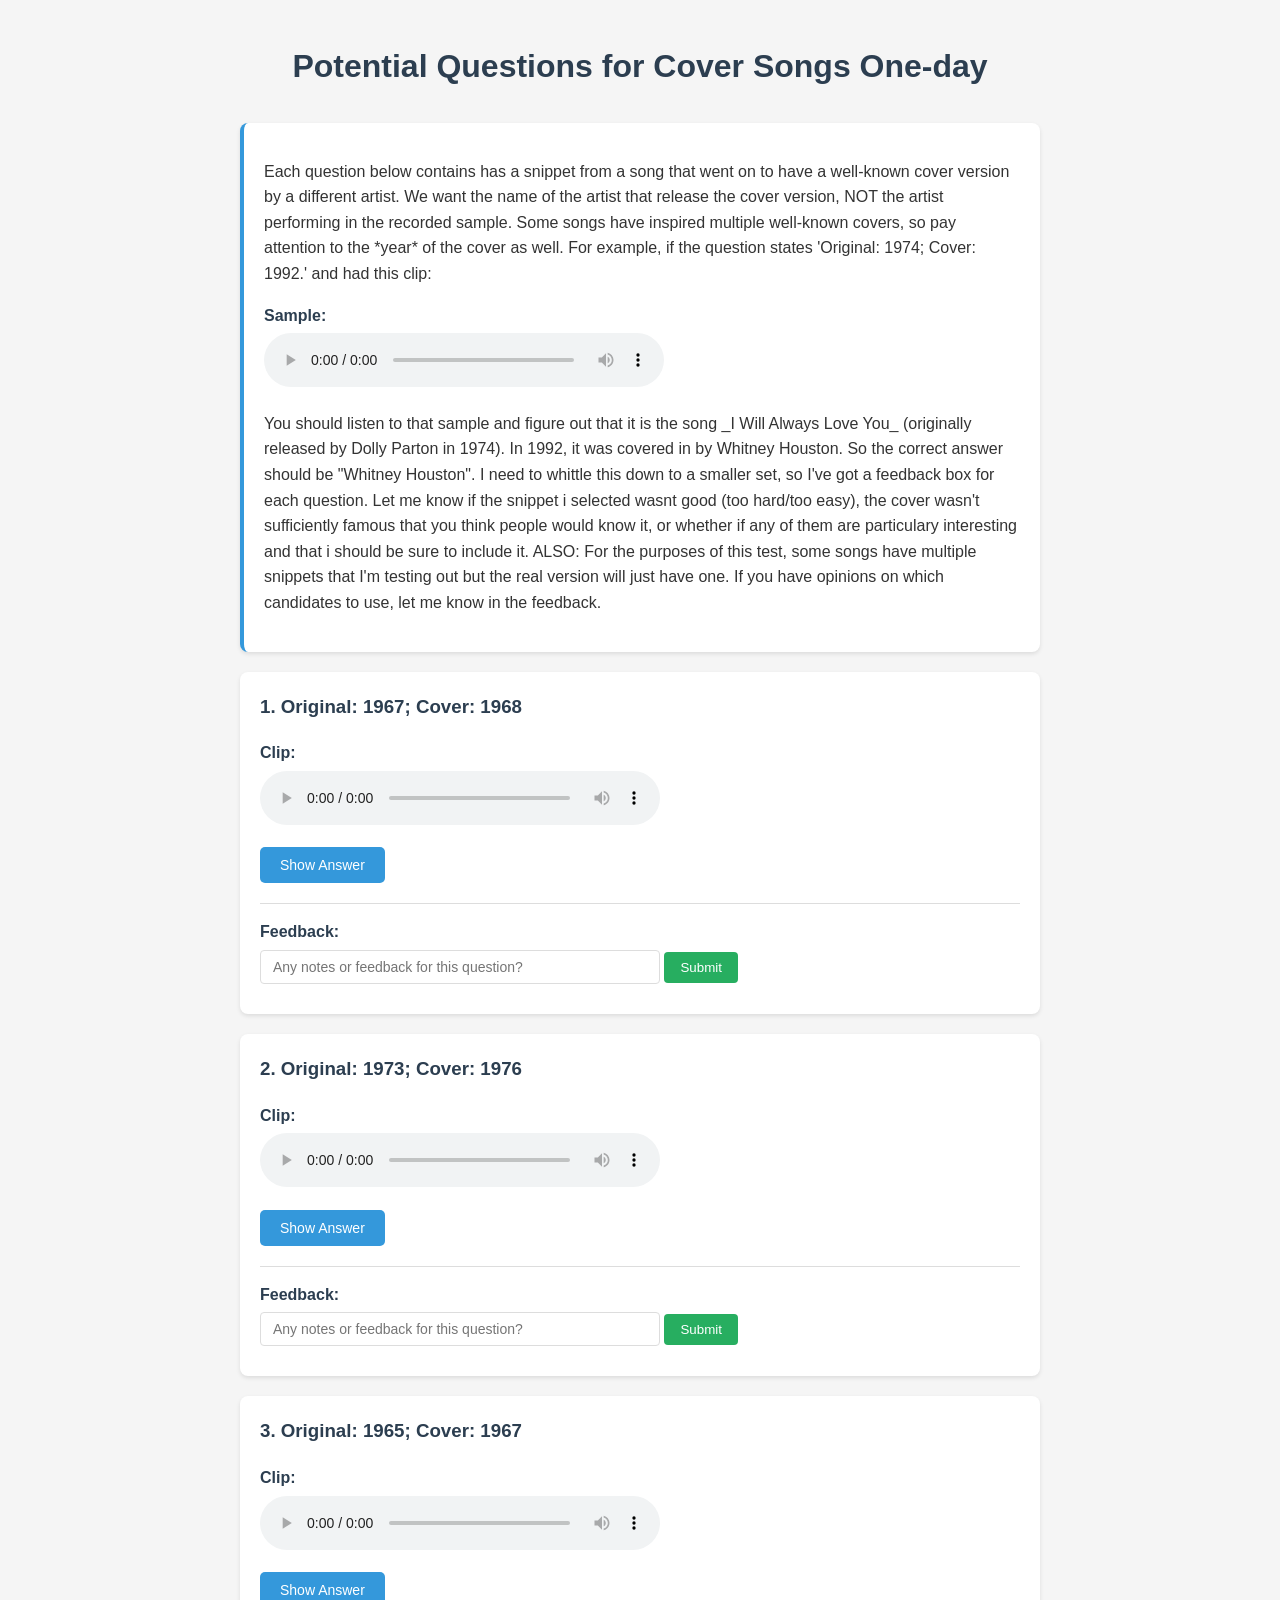
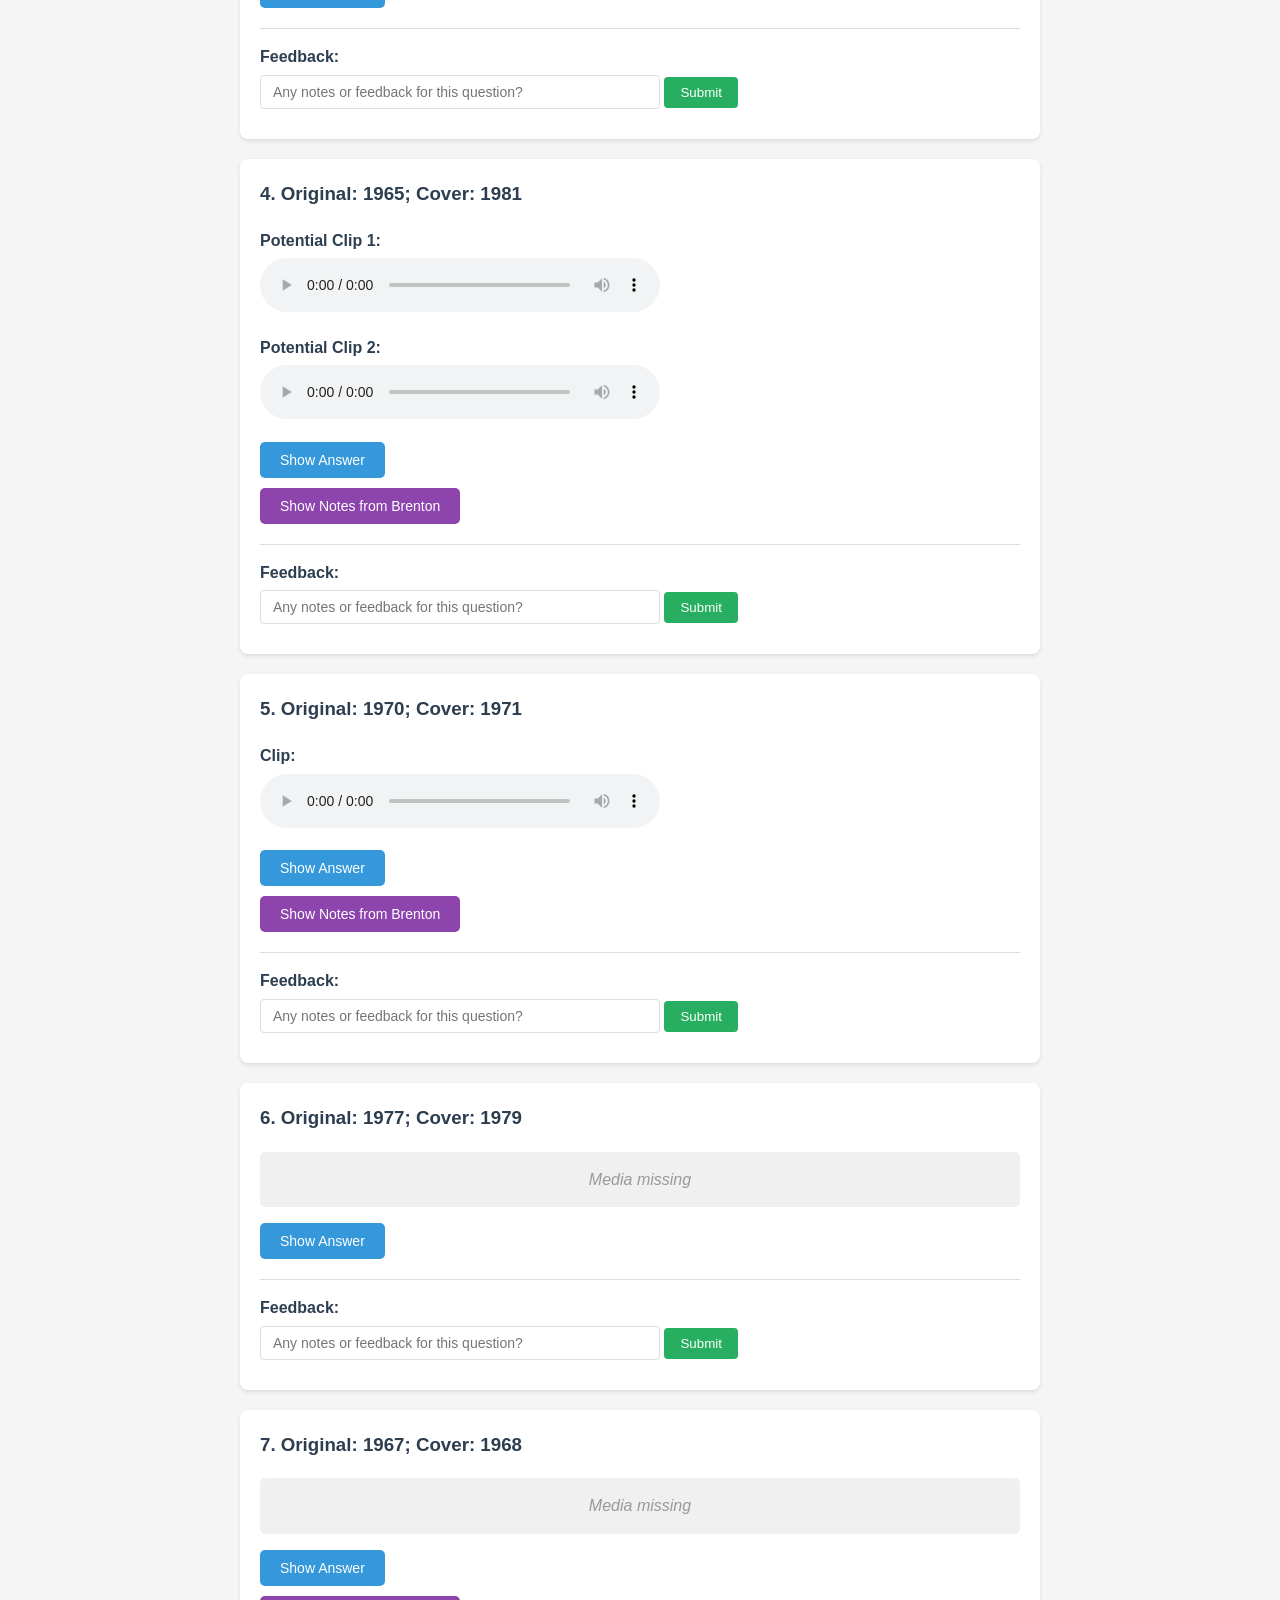
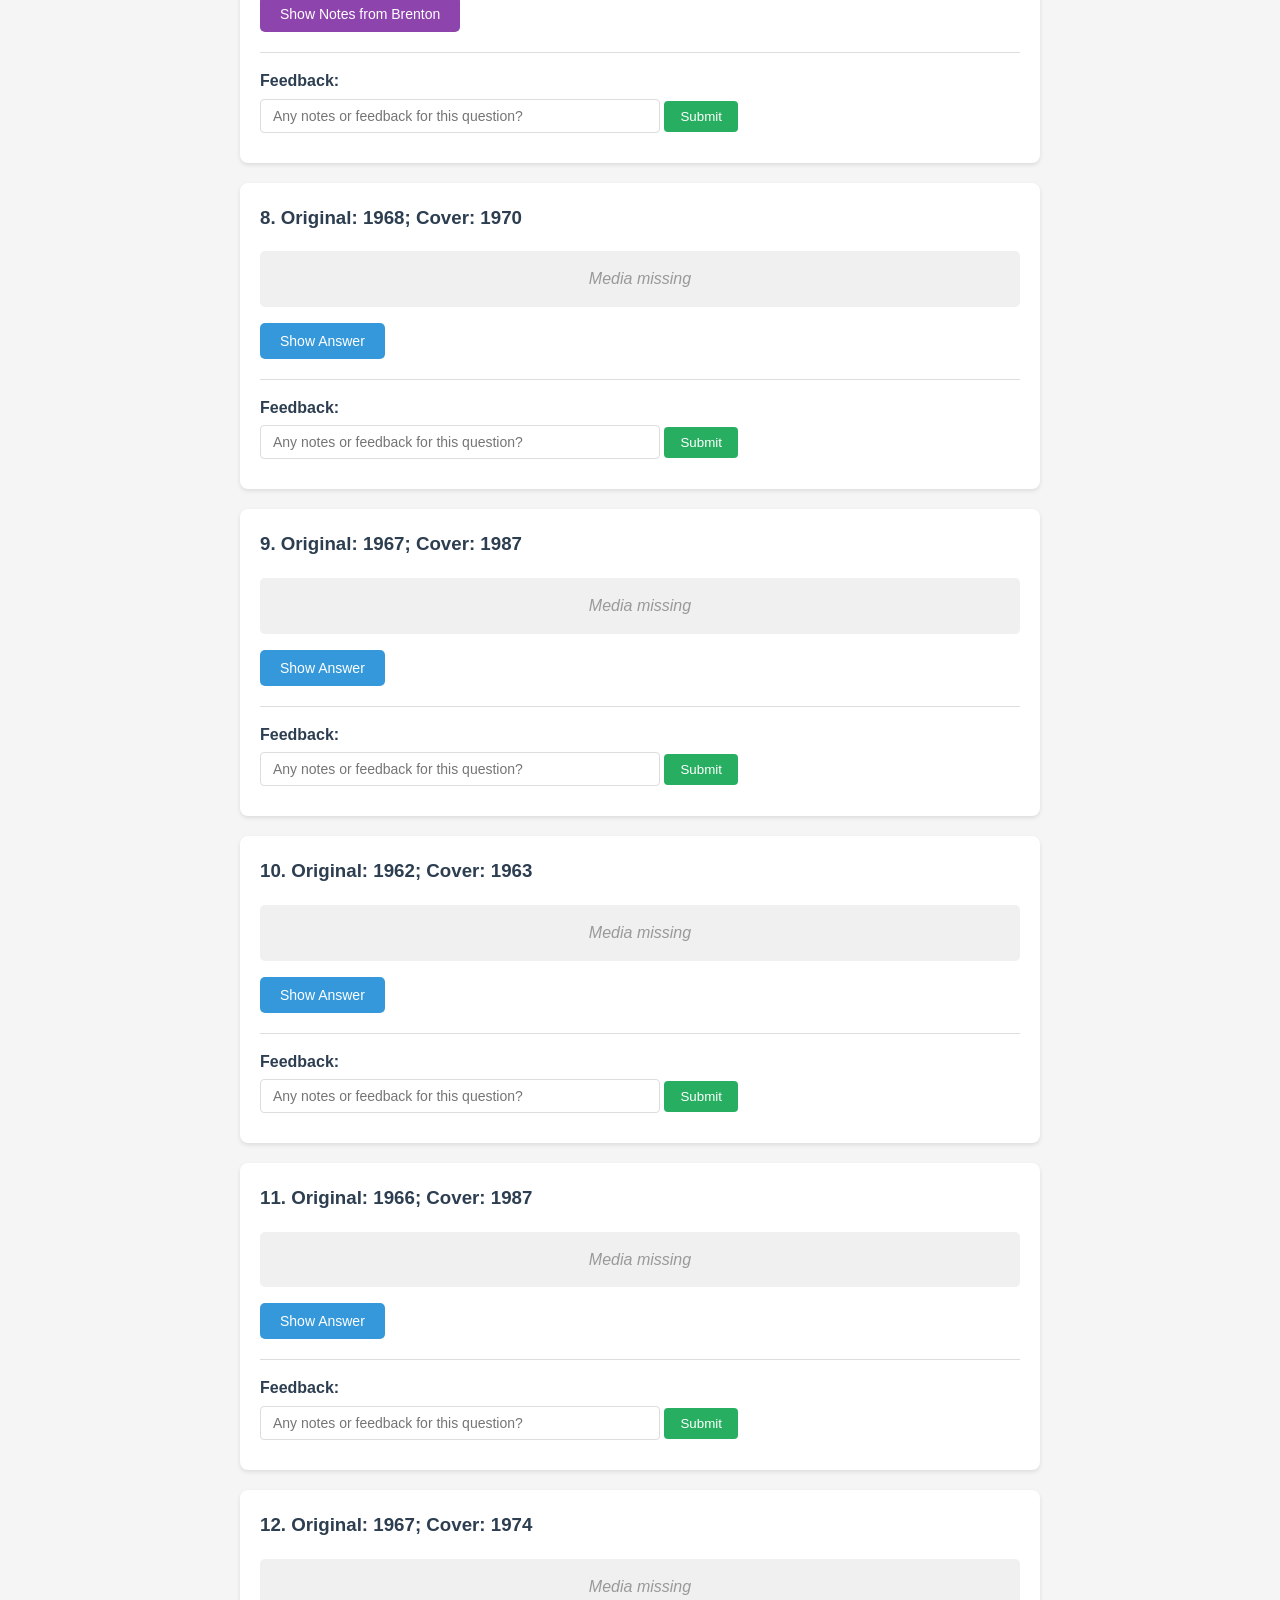
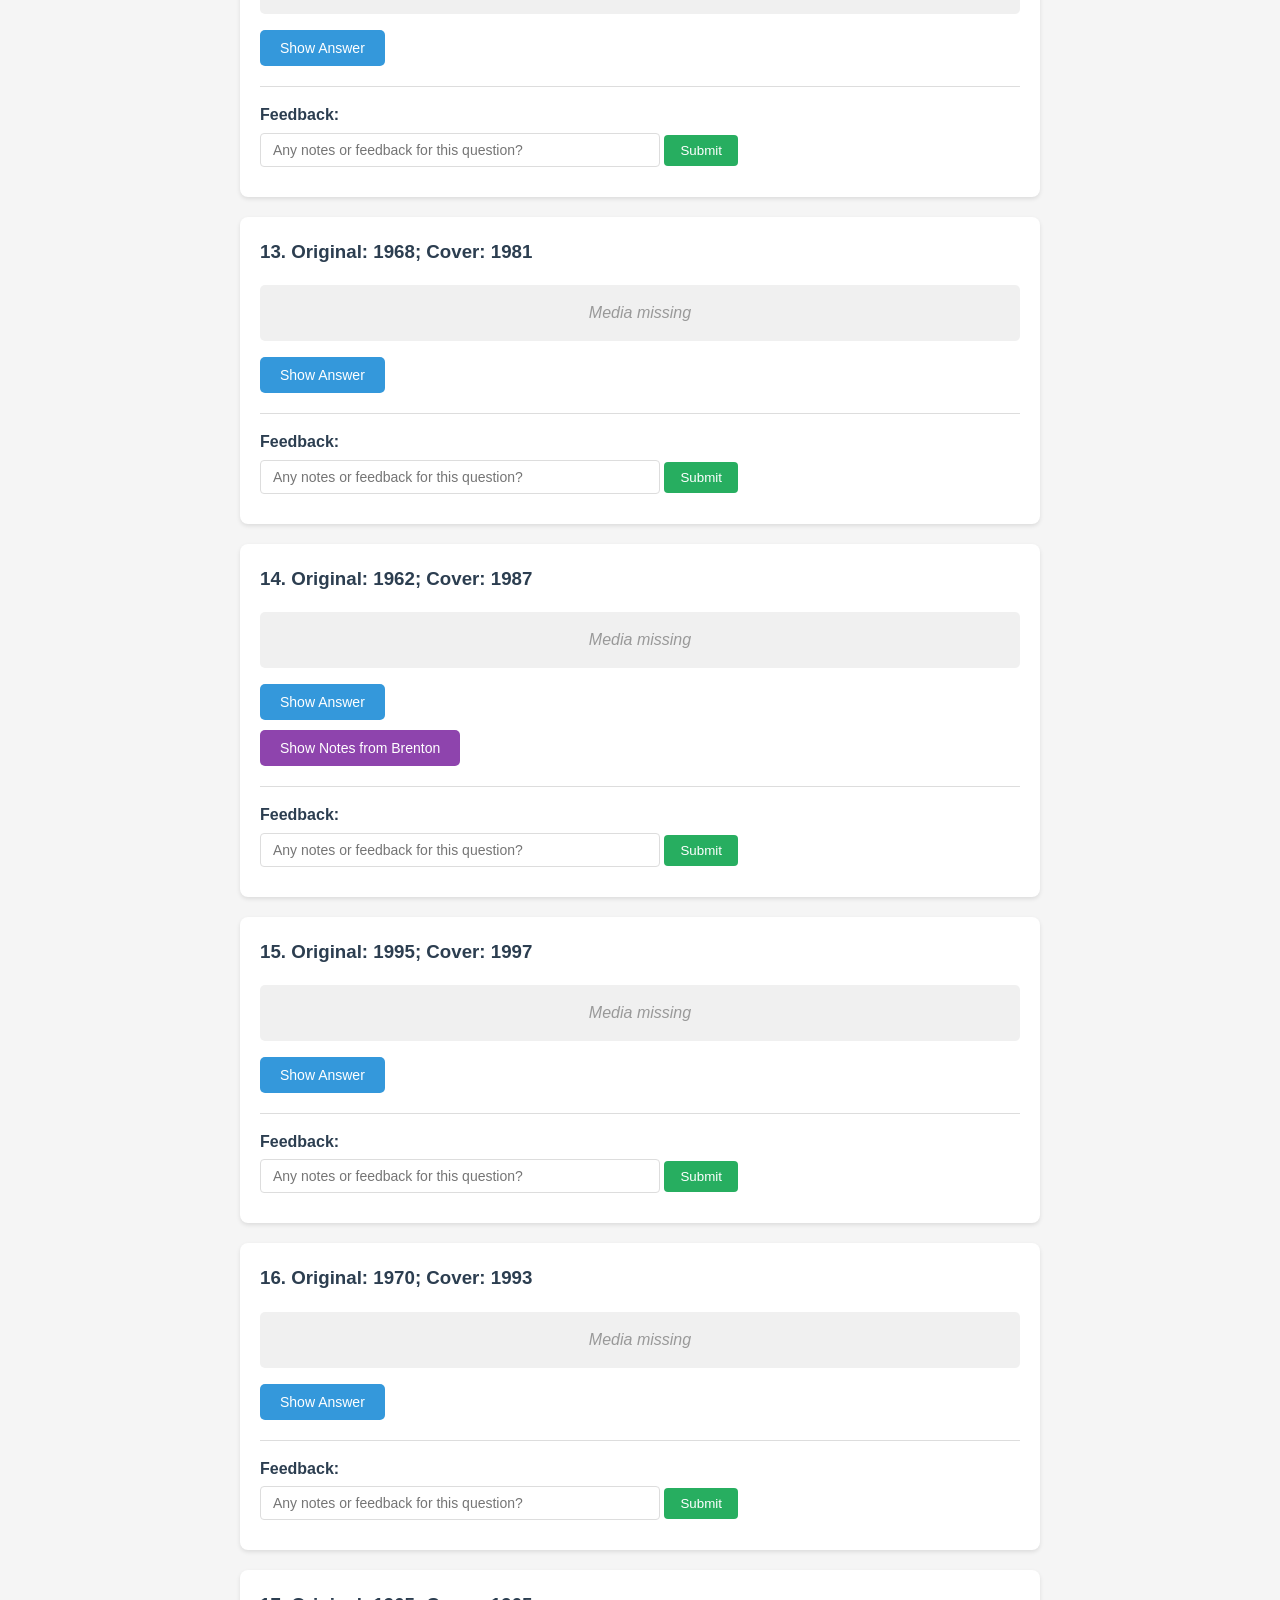
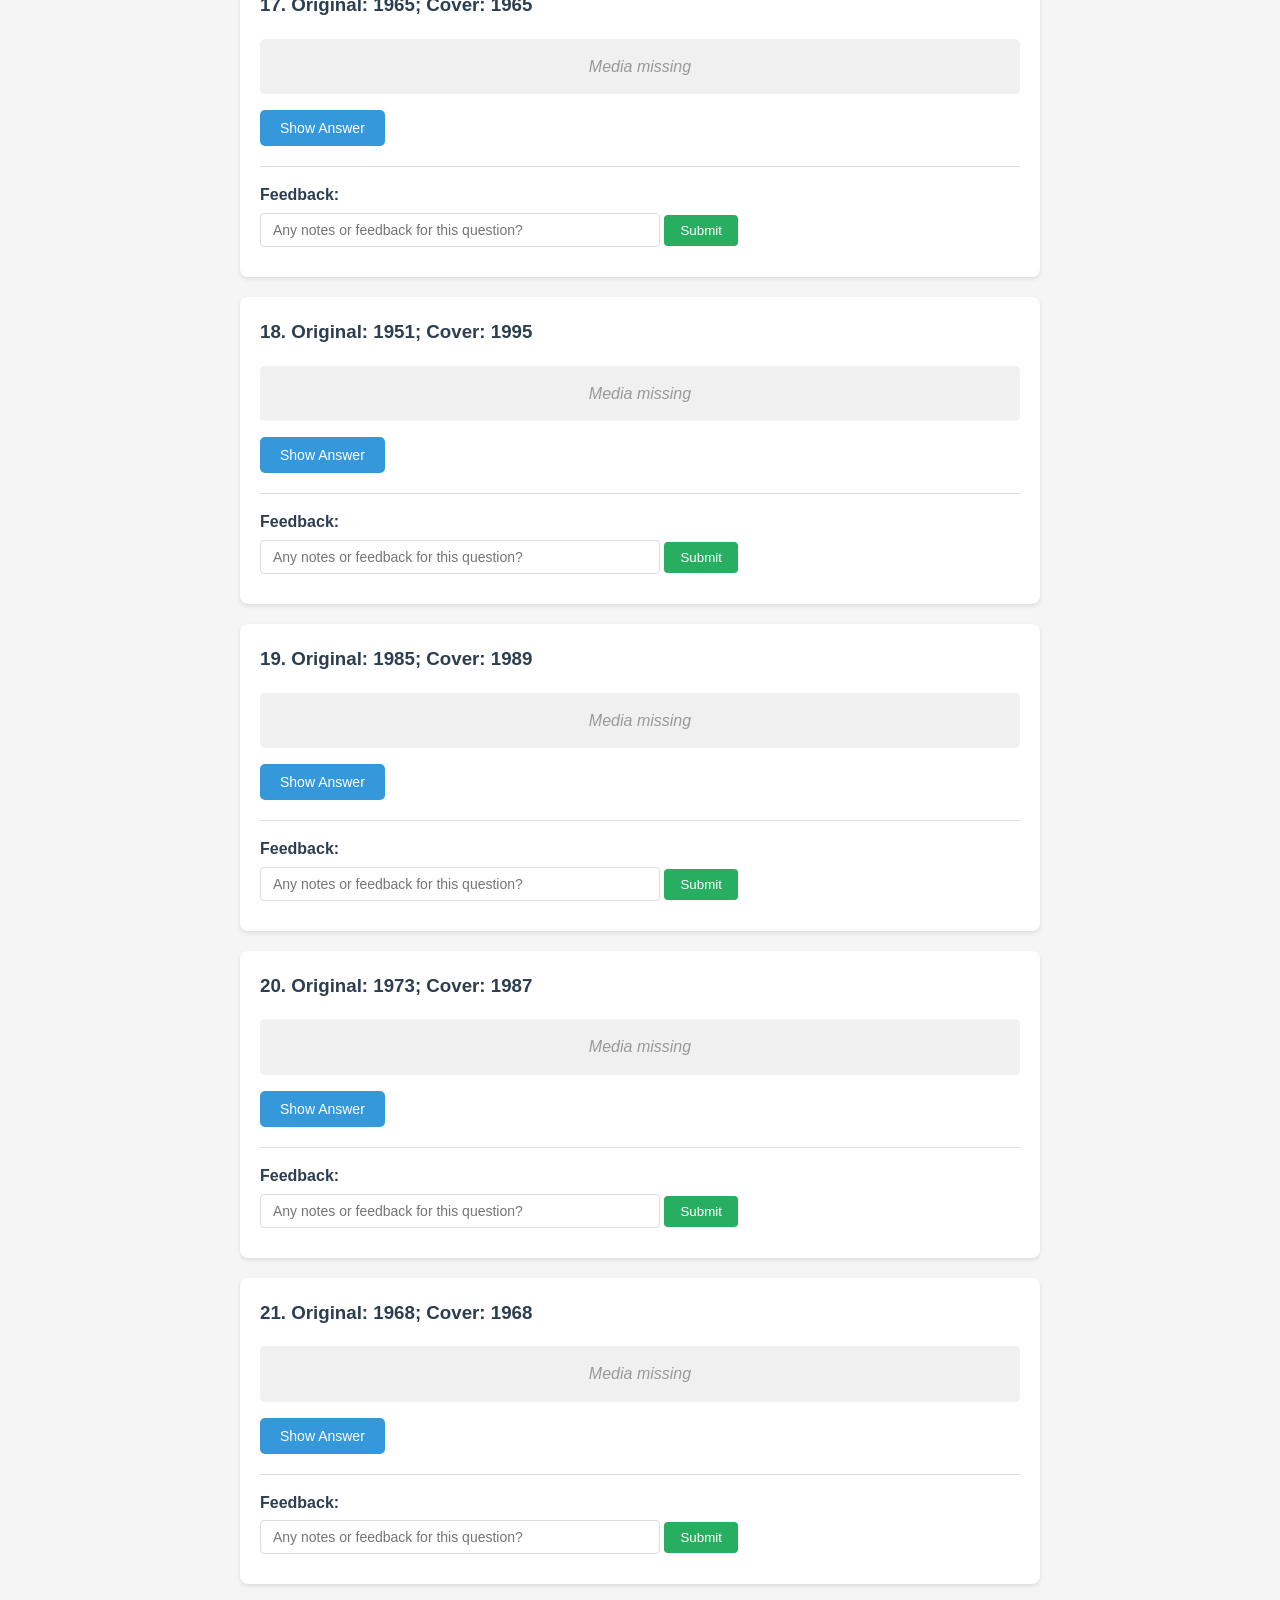
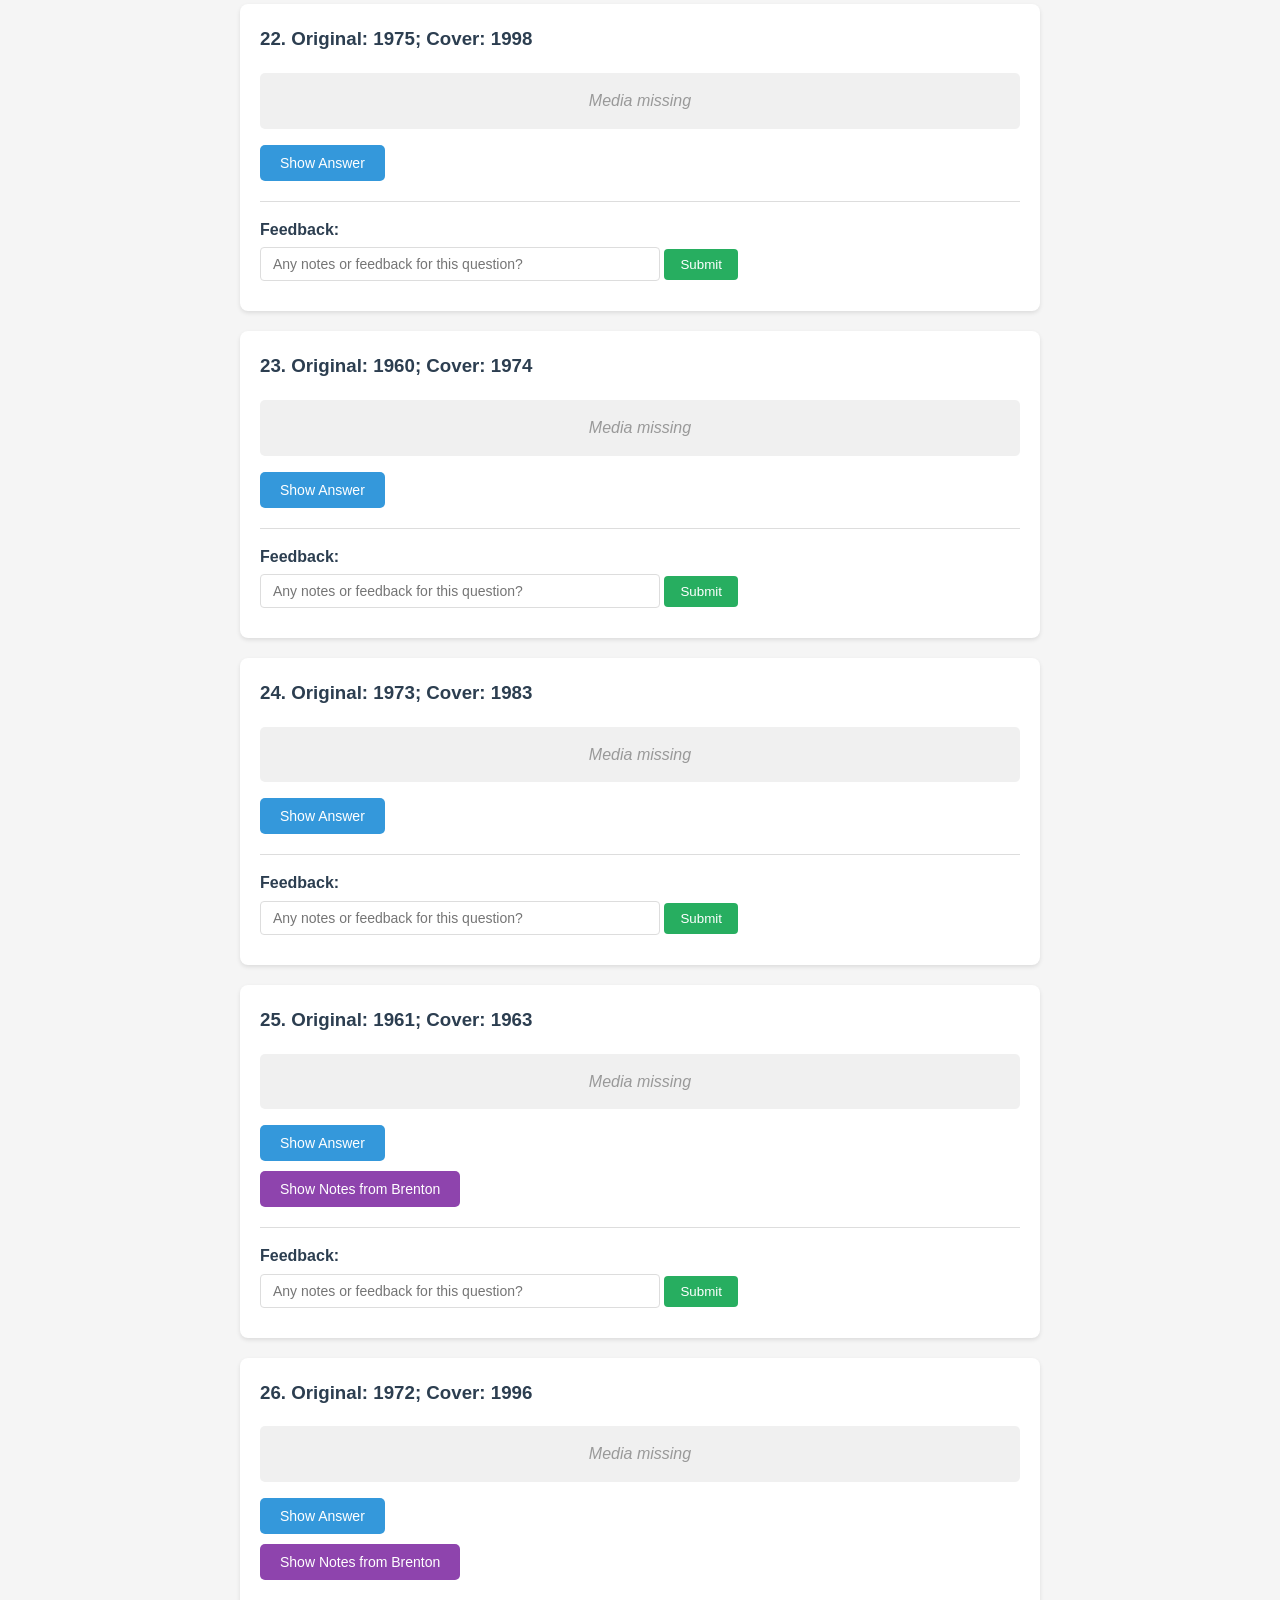
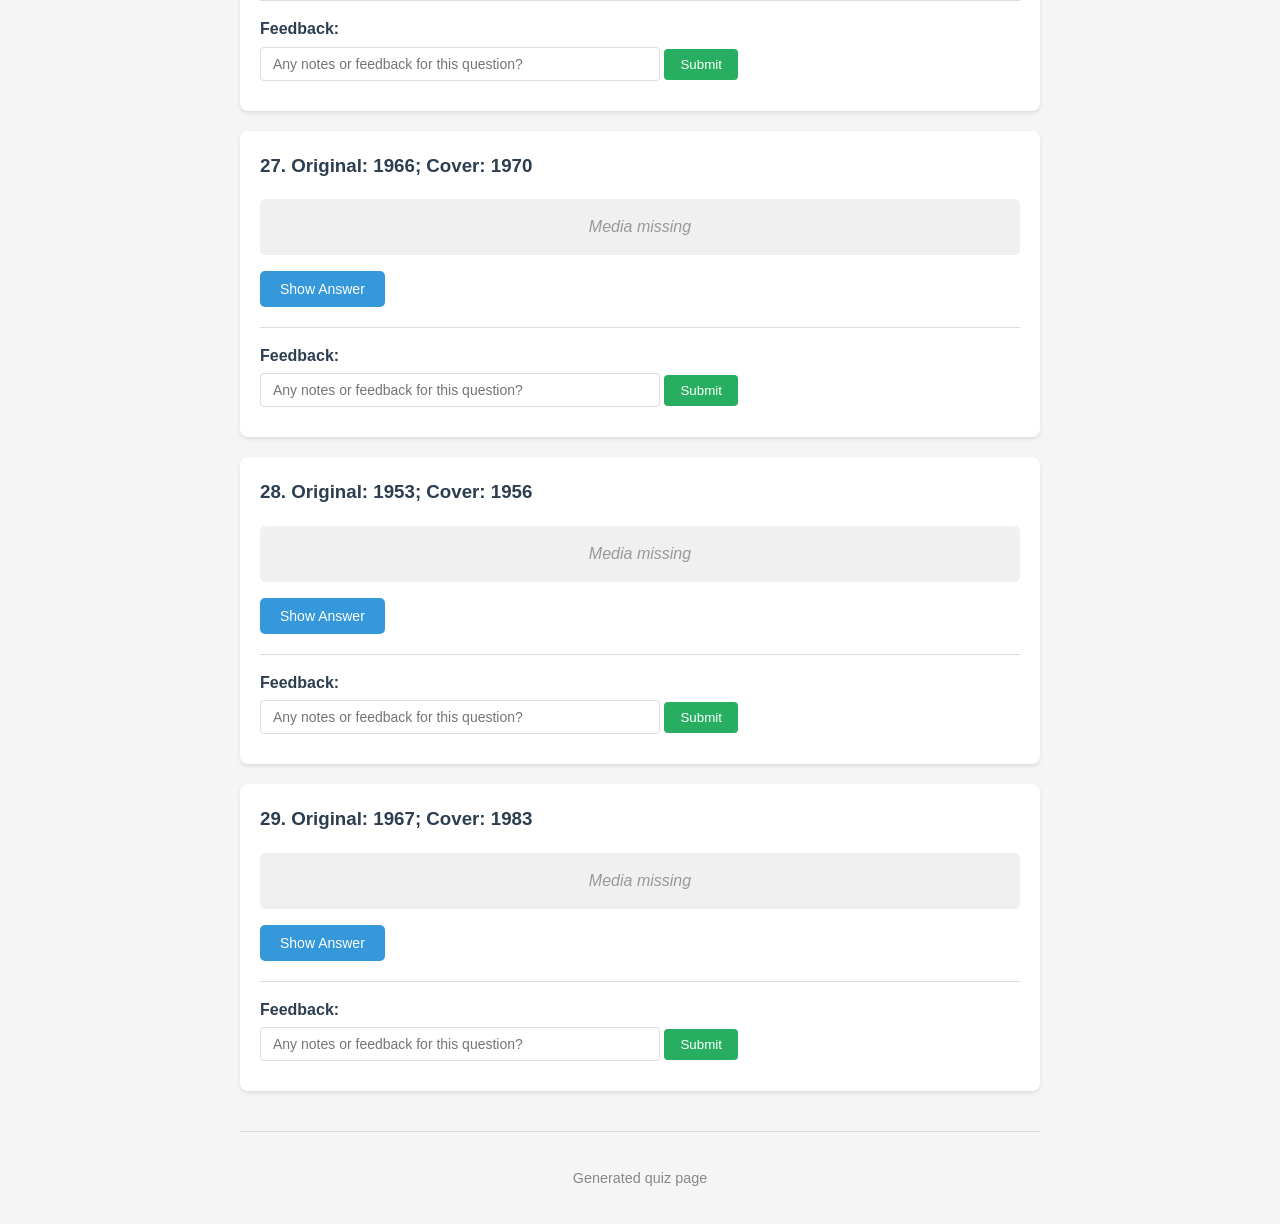
==== commit 597035f7: "put questions with missing audio at end of quiz Split questions into two groups (with/without audio)" ====
--- a/ll_covers/quizpage/output/quiz.html
+++ b/ll_covers/quizpage/output/quiz.html
@@ -119,6 +119,26 @@
     text-transform: uppercase;
 }
 
+/* Notes section */
+.notes-section {
+    margin-top: 10px;
+}
+
+.notes-toggle {
+    background-color: #8e44ad;
+}
+
+.notes-section .spoiler-content {
+    background-color: #f5eef8;
+    border-left-color: #8e44ad;
+}
+
+.notes {
+    color: var(--text-color);
+    margin: 0;
+    font-style: italic;
+}
+
 /* Feedback section */
 .feedback-section {
     margin-top: 20px;
@@ -174,38 +194,72 @@
         </header>
 
         <section class="instructions">
-            <p class="instructions-text">Each question below contains a sample from a song that was later covered. In many, but not all, cases the cover went on the be more famous. Sometimes the original will have been covered many times, so for each question we will provide the year that the original was release and the year that a particular. We want the name of the released the *cover version*. For example, if the clue said &#x27;Original: 1974; Cover: 1992.&#x27; and had this clip:</p>
+            <p class="instructions-text">Each question below contains has a snippet from a song that went on to have a well-known cover version by a different artist. We want the name of the artist that release the cover version, NOT the artist performing in the recorded sample.
+
+Some songs have inspired multiple well-known covers, so pay attention to the *year* of the cover as well.
+
+For example, if the question states &#x27;Original: 1974; Cover: 1992.&#x27; and had this clip:</p>
 
         <div class="audio-player">
             <label>Sample:</label>
             <audio controls>
-                <source src="../data/raw/i_will_always_love_you.mp3" type="audio/mpeg">
+                <source src="/Users/mcmenamin/Repos/sundries/ll_covers/data/trimmed/35a04d7d5f77_42707_45942.mp3" type="audio/mpeg">
                 Your browser does not support the audio element.
             </audio>
         </div>
-<p class="post-sample-text">You&#x27;d realize that that&#x27;s Dolly Parton&#x27;s 1974 song _I Will Always Love You_, and it was covered in 1992 by Whitney Houston. You would answer with &#x27;Whitney Houston&#x27;</p>
+<p class="post-sample-text">You should listen to that sample and figure out that it is the song _I Will Always Love You_ (originally released by Dolly Parton in 1974). In 1992, it was covered in by Whitney Houston. So the correct answer should be &quot;Whitney Houston&quot;.
+
+I need to whittle this down to a smaller set, so I&#x27;ve got a feedback box for each question. Let me know if the snippet i selected wasnt good (too hard/too easy), the cover wasn&#x27;t sufficiently famous that you think people would know it, or whether if any of them are particulary interesting and that i should be sure to include it.
+
+ALSO: For the purposes of this test, some songs have multiple snippets that I&#x27;m testing out but the real version will just have one. If you have opinions on which candidates to use, let me know in the feedback.</p>
         </section>
 
         <section class="questions">
             
     <div class="question" data-question-number="1" data-question-title="Watchtower">
-        <h3>1.&nbsp;Original: 1967
-Cover: 1968</h3>
+        <h3>1.&nbsp;Original: 1967; Cover: 1968</h3>
 
         <div class="audio-players">
             
         <div class="audio-player">
-            <label>Clip 1:</label>
+            <label>Clip:</label>
             <audio controls>
-                <source src="/Users/mcmenamin/Repos/sundries/ll_covers/data/trimmed/2275d0f0b4b5_10000_15123.mp3" type="audio/mpeg">
+                <source src="/Users/mcmenamin/Repos/sundries/ll_covers/data/trimmed/2275d0f0b4b5_96703_104484.mp3" type="audio/mpeg">
                 Your browser does not support the audio element.
             </audio>
         </div>
-
+        </div>
+
+        <div class="answer-section">
+            <button class="spoiler-toggle" onclick="toggleSpoiler(this)">
+                Show Answer
+            </button>
+            <div class="spoiler-content hidden">
+                <p class="answer">Jimi Hendrix (Original: Bob Dylan)</p>
+            </div>
+        </div>
+        
+        <div class="feedback-section">
+            <label for="feedback-1">Feedback:</label>
+            <input type="text"
+                   id="feedback-1"
+                   class="feedback-input"
+                   placeholder="Any notes or feedback for this question?">
+            <button class="feedback-submit" onclick="submitFeedback(1, 'Watchtower')">
+                Submit
+            </button>
+        </div>
+    </div>
+
+    <div class="question" data-question-number="2" data-question-title="Blinded by the light">
+        <h3>2.&nbsp;Original: 1973; Cover: 1976</h3>
+
+        <div class="audio-players">
+            
         <div class="audio-player">
-            <label>Clip 2:</label>
+            <label>Clip:</label>
             <audio controls>
-                <source src="/Users/mcmenamin/Repos/sundries/ll_covers/data/trimmed/2275d0f0b4b5_16200_18100.mp3" type="audio/mpeg">
+                <source src="/Users/mcmenamin/Repos/sundries/ll_covers/data/trimmed/325ba83a38fc_179336_187087.mp3" type="audio/mpeg">
                 Your browser does not support the audio element.
             </audio>
         </div>
@@ -216,32 +270,31 @@
                 Show Answer
             </button>
             <div class="spoiler-content hidden">
-                <p class="answer">Jimi Hendrix (Original: Bob Dylan)</p>
-            </div>
-        </div>
-
-        <div class="feedback-section">
-            <label for="feedback-1">Feedback:</label>
-            <input type="text"
-                   id="feedback-1"
-                   class="feedback-input"
-                   placeholder="Any notes or feedback for this question?">
-            <button class="feedback-submit" onclick="submitFeedback(1, 'Watchtower')">
-                Submit
-            </button>
-        </div>
-    </div>
-
-    <div class="question" data-question-number="2" data-question-title="I will always love you">
-        <h3>2.&nbsp;Original: 1974
-Cover: 1992</h3>
+                <p class="answer">Manfred Mann&#x27;s Earth Band (Original: Bruce Springsteen)</p>
+            </div>
+        </div>
+        
+        <div class="feedback-section">
+            <label for="feedback-2">Feedback:</label>
+            <input type="text"
+                   id="feedback-2"
+                   class="feedback-input"
+                   placeholder="Any notes or feedback for this question?">
+            <button class="feedback-submit" onclick="submitFeedback(2, 'Blinded by the light')">
+                Submit
+            </button>
+        </div>
+    </div>
+
+    <div class="question" data-question-number="3" data-question-title="Respect">
+        <h3>3.&nbsp;Original: 1965; Cover: 1967</h3>
 
         <div class="audio-players">
             
         <div class="audio-player">
-            <label>Audio:</label>
+            <label>Clip:</label>
             <audio controls>
-                <source src="/Users/mcmenamin/Repos/sundries/ll_covers/data/trimmed/35a04d7d5f77_72000_75200.mp3" type="audio/mpeg">
+                <source src="/Users/mcmenamin/Repos/sundries/ll_covers/data/trimmed/adb00236071c_59157_61515.mp3" type="audio/mpeg">
                 Your browser does not support the audio element.
             </audio>
         </div>
@@ -252,39 +305,10 @@
                 Show Answer
             </button>
             <div class="spoiler-content hidden">
-                <p class="answer">Whitney Houston (Original: Dolly Parton)</p>
-            </div>
-        </div>
-
-        <div class="feedback-section">
-            <label for="feedback-2">Feedback:</label>
-            <input type="text"
-                   id="feedback-2"
-                   class="feedback-input"
-                   placeholder="Any notes or feedback for this question?">
-            <button class="feedback-submit" onclick="submitFeedback(2, 'I will always love you')">
-                Submit
-            </button>
-        </div>
-    </div>
-
-    <div class="question" data-question-number="3" data-question-title="Respect">
-        <h3>3.&nbsp;Original: 1965
-Cover: 1967</h3>
-
-        <div class="audio-players">
-            <p class="media-missing">Media missing</p>
-        </div>
-
-        <div class="answer-section">
-            <button class="spoiler-toggle" onclick="toggleSpoiler(this)">
-                Show Answer
-            </button>
-            <div class="spoiler-content hidden">
                 <p class="answer">Aretha Franklin (Original: Otis Redding)</p>
             </div>
         </div>
-
+        
         <div class="feedback-section">
             <label for="feedback-3">Feedback:</label>
             <input type="text"
@@ -297,67 +321,102 @@
         </div>
     </div>
 
-    <div class="question" data-question-number="4" data-question-title="Blinded by the light">
-        <h3>4.&nbsp;Original: 1973
-Cover: 1976</h3>
-
-        <div class="audio-players">
-            <p class="media-missing">Media missing</p>
-        </div>
-
-        <div class="answer-section">
-            <button class="spoiler-toggle" onclick="toggleSpoiler(this)">
-                Show Answer
-            </button>
-            <div class="spoiler-content hidden">
-                <p class="answer">Manfred Mann&#x27;s Earth Band (Original: Bruce Springsteen)</p>
-            </div>
-        </div>
-
+    <div class="question" data-question-number="4" data-question-title="Tainted love">
+        <h3>4.&nbsp;Original: 1965; Cover: 1981</h3>
+
+        <div class="audio-players">
+            
+        <div class="audio-player">
+            <label>Potential Clip 1:</label>
+            <audio controls>
+                <source src="/Users/mcmenamin/Repos/sundries/ll_covers/data/trimmed/d84fccf97178_3384_9696.mp3" type="audio/mpeg">
+                Your browser does not support the audio element.
+            </audio>
+        </div>
+
+        <div class="audio-player">
+            <label>Potential Clip 2:</label>
+            <audio controls>
+                <source src="/Users/mcmenamin/Repos/sundries/ll_covers/data/trimmed/d84fccf97178_89812_93937.mp3" type="audio/mpeg">
+                Your browser does not support the audio element.
+            </audio>
+        </div>
+        </div>
+
+        <div class="answer-section">
+            <button class="spoiler-toggle" onclick="toggleSpoiler(this)">
+                Show Answer
+            </button>
+            <div class="spoiler-content hidden">
+                <p class="answer">Soft Cell (Original: Gloria Jones)</p>
+            </div>
+        </div>
+        
+        <div class="notes-section">
+            <button class="spoiler-toggle notes-toggle" onclick="toggleSpoiler(this)">
+                Show Notes from Brenton
+            </button>
+            <div class="spoiler-content hidden">
+                <p class="notes">Marilyn Manson also covered (in 2001)</p>
+            </div>
+        </div>
         <div class="feedback-section">
             <label for="feedback-4">Feedback:</label>
             <input type="text"
                    id="feedback-4"
                    class="feedback-input"
                    placeholder="Any notes or feedback for this question?">
-            <button class="feedback-submit" onclick="submitFeedback(4, 'Blinded by the light')">
-                Submit
-            </button>
-        </div>
-    </div>
-
-    <div class="question" data-question-number="5" data-question-title="Tainted love">
-        <h3>5.&nbsp;Original: 1965
-Cover: 1981</h3>
-
-        <div class="audio-players">
-            <p class="media-missing">Media missing</p>
-        </div>
-
-        <div class="answer-section">
-            <button class="spoiler-toggle" onclick="toggleSpoiler(this)">
-                Show Answer
-            </button>
-            <div class="spoiler-content hidden">
-                <p class="answer">Soft Cell (Original: Gloria Jones)</p>
-            </div>
-        </div>
-
+            <button class="feedback-submit" onclick="submitFeedback(4, 'Tainted love')">
+                Submit
+            </button>
+        </div>
+    </div>
+
+    <div class="question" data-question-number="5" data-question-title="Bobby McGee">
+        <h3>5.&nbsp;Original: 1970; Cover: 1971</h3>
+
+        <div class="audio-players">
+            
+        <div class="audio-player">
+            <label>Clip:</label>
+            <audio controls>
+                <source src="/Users/mcmenamin/Repos/sundries/ll_covers/data/trimmed/14bddb19e3d4_173295_179865.mp3" type="audio/mpeg">
+                Your browser does not support the audio element.
+            </audio>
+        </div>
+        </div>
+
+        <div class="answer-section">
+            <button class="spoiler-toggle" onclick="toggleSpoiler(this)">
+                Show Answer
+            </button>
+            <div class="spoiler-content hidden">
+                <p class="answer">Janis Joplin (Original: Gordon Lightfoot)</p>
+            </div>
+        </div>
+        
+        <div class="notes-section">
+            <button class="spoiler-toggle notes-toggle" onclick="toggleSpoiler(this)">
+                Show Notes from Brenton
+            </button>
+            <div class="spoiler-content hidden">
+                <p class="notes">I&#x27;m a little worried about the definition of &#x27;original&#x27; here. Kris Kristofferson wrote it, then Gordon lightfoot released a version in 1970. Then Kris and Janis BOTH released a version in 1971. Gordon is &quot;original&quot; if you go by first released, but it *feels* like Kris&#x27; should be the &#x27;original&#x27; because he wrote it.</p>
+            </div>
+        </div>
         <div class="feedback-section">
             <label for="feedback-5">Feedback:</label>
             <input type="text"
                    id="feedback-5"
                    class="feedback-input"
                    placeholder="Any notes or feedback for this question?">
-            <button class="feedback-submit" onclick="submitFeedback(5, 'Tainted love')">
+            <button class="feedback-submit" onclick="submitFeedback(5, 'Bobby McGee')">
                 Submit
             </button>
         </div>
     </div>
 
     <div class="question" data-question-number="6" data-question-title="New York New York">
-        <h3>6.&nbsp;Original: 1977
-Cover: 1979</h3>
+        <h3>6.&nbsp;Original: 1977; Cover: 1979</h3>
 
         <div class="audio-players">
             <p class="media-missing">Media missing</p>
@@ -371,7 +430,7 @@
                 <p class="answer">Frank Sinatra (Original: Liza Minelli)</p>
             </div>
         </div>
-
+        
         <div class="feedback-section">
             <label for="feedback-6">Feedback:</label>
             <input type="text"
@@ -384,9 +443,528 @@
         </div>
     </div>
 
-    <div class="question" data-question-number="7" data-question-title="Twist and shout">
-        <h3>7.&nbsp;Original: 1961
-Cover: 1963</h3>
+    <div class="question" data-question-number="7" data-question-title="with a little help from my friends">
+        <h3>7.&nbsp;Original: 1967; Cover: 1968</h3>
+
+        <div class="audio-players">
+            <p class="media-missing">Media missing</p>
+        </div>
+
+        <div class="answer-section">
+            <button class="spoiler-toggle" onclick="toggleSpoiler(this)">
+                Show Answer
+            </button>
+            <div class="spoiler-content hidden">
+                <p class="answer">Joe Cocker (Original: The Beatles)</p>
+            </div>
+        </div>
+        
+        <div class="notes-section">
+            <button class="spoiler-toggle notes-toggle" onclick="toggleSpoiler(this)">
+                Show Notes from Brenton
+            </button>
+            <div class="spoiler-content hidden">
+                <p class="notes">Because this was that Beatles, there are a LOT of other covers but I think the year (and relative fame) of this version should narrow it down enough</p>
+            </div>
+        </div>
+        <div class="feedback-section">
+            <label for="feedback-7">Feedback:</label>
+            <input type="text"
+                   id="feedback-7"
+                   class="feedback-input"
+                   placeholder="Any notes or feedback for this question?">
+            <button class="feedback-submit" onclick="submitFeedback(7, 'with a little help from my friends')">
+                Submit
+            </button>
+        </div>
+    </div>
+
+    <div class="question" data-question-number="8" data-question-title="Black magic woman">
+        <h3>8.&nbsp;Original: 1968; Cover: 1970</h3>
+
+        <div class="audio-players">
+            <p class="media-missing">Media missing</p>
+        </div>
+
+        <div class="answer-section">
+            <button class="spoiler-toggle" onclick="toggleSpoiler(this)">
+                Show Answer
+            </button>
+            <div class="spoiler-content hidden">
+                <p class="answer">Santana (Original: Fleetwood Mac)</p>
+            </div>
+        </div>
+        
+        <div class="feedback-section">
+            <label for="feedback-8">Feedback:</label>
+            <input type="text"
+                   id="feedback-8"
+                   class="feedback-input"
+                   placeholder="Any notes or feedback for this question?">
+            <button class="feedback-submit" onclick="submitFeedback(8, 'Black magic woman')">
+                Submit
+            </button>
+        </div>
+    </div>
+
+    <div class="question" data-question-number="9" data-question-title="I think we&#x27;re alone now">
+        <h3>9.&nbsp;Original: 1967; Cover: 1987</h3>
+
+        <div class="audio-players">
+            <p class="media-missing">Media missing</p>
+        </div>
+
+        <div class="answer-section">
+            <button class="spoiler-toggle" onclick="toggleSpoiler(this)">
+                Show Answer
+            </button>
+            <div class="spoiler-content hidden">
+                <p class="answer">Tiffany (Original: Tommy James &amp; The Shondells)</p>
+            </div>
+        </div>
+        
+        <div class="feedback-section">
+            <label for="feedback-9">Feedback:</label>
+            <input type="text"
+                   id="feedback-9"
+                   class="feedback-input"
+                   placeholder="Any notes or feedback for this question?">
+            <button class="feedback-submit" onclick="submitFeedback(9, 'I think we\'re alone now')">
+                Submit
+            </button>
+        </div>
+    </div>
+
+    <div class="question" data-question-number="10" data-question-title="Ring of fire">
+        <h3>10.&nbsp;Original: 1962; Cover: 1963</h3>
+
+        <div class="audio-players">
+            <p class="media-missing">Media missing</p>
+        </div>
+
+        <div class="answer-section">
+            <button class="spoiler-toggle" onclick="toggleSpoiler(this)">
+                Show Answer
+            </button>
+            <div class="spoiler-content hidden">
+                <p class="answer">Johnny Cash (Original: Anita Carter)</p>
+            </div>
+        </div>
+        
+        <div class="feedback-section">
+            <label for="feedback-10">Feedback:</label>
+            <input type="text"
+                   id="feedback-10"
+                   class="feedback-input"
+                   placeholder="Any notes or feedback for this question?">
+            <button class="feedback-submit" onclick="submitFeedback(10, 'Ring of fire')">
+                Submit
+            </button>
+        </div>
+    </div>
+
+    <div class="question" data-question-number="11" data-question-title="hazy shade of winter">
+        <h3>11.&nbsp;Original: 1966; Cover: 1987</h3>
+
+        <div class="audio-players">
+            <p class="media-missing">Media missing</p>
+        </div>
+
+        <div class="answer-section">
+            <button class="spoiler-toggle" onclick="toggleSpoiler(this)">
+                Show Answer
+            </button>
+            <div class="spoiler-content hidden">
+                <p class="answer">The Bangles (Original: Simon &amp; Garfunkel)</p>
+            </div>
+        </div>
+        
+        <div class="feedback-section">
+            <label for="feedback-11">Feedback:</label>
+            <input type="text"
+                   id="feedback-11"
+                   class="feedback-input"
+                   placeholder="Any notes or feedback for this question?">
+            <button class="feedback-submit" onclick="submitFeedback(11, 'hazy shade of winter')">
+                Submit
+            </button>
+        </div>
+    </div>
+
+    <div class="question" data-question-number="12" data-question-title="Some kind of wonderful">
+        <h3>12.&nbsp;Original: 1967; Cover: 1974</h3>
+
+        <div class="audio-players">
+            <p class="media-missing">Media missing</p>
+        </div>
+
+        <div class="answer-section">
+            <button class="spoiler-toggle" onclick="toggleSpoiler(this)">
+                Show Answer
+            </button>
+            <div class="spoiler-content hidden">
+                <p class="answer">Grand Funk Railrod (Original: Soul Brothers Six)</p>
+            </div>
+        </div>
+        
+        <div class="feedback-section">
+            <label for="feedback-12">Feedback:</label>
+            <input type="text"
+                   id="feedback-12"
+                   class="feedback-input"
+                   placeholder="Any notes or feedback for this question?">
+            <button class="feedback-submit" onclick="submitFeedback(12, 'Some kind of wonderful')">
+                Submit
+            </button>
+        </div>
+    </div>
+
+    <div class="question" data-question-number="13" data-question-title="Mony mony">
+        <h3>13.&nbsp;Original: 1968; Cover: 1981</h3>
+
+        <div class="audio-players">
+            <p class="media-missing">Media missing</p>
+        </div>
+
+        <div class="answer-section">
+            <button class="spoiler-toggle" onclick="toggleSpoiler(this)">
+                Show Answer
+            </button>
+            <div class="spoiler-content hidden">
+                <p class="answer">Billy Idol (Original: Tommy James &amp; The Shondells)</p>
+            </div>
+        </div>
+        
+        <div class="feedback-section">
+            <label for="feedback-13">Feedback:</label>
+            <input type="text"
+                   id="feedback-13"
+                   class="feedback-input"
+                   placeholder="Any notes or feedback for this question?">
+            <button class="feedback-submit" onclick="submitFeedback(13, 'Mony mony')">
+                Submit
+            </button>
+        </div>
+    </div>
+
+    <div class="question" data-question-number="14" data-question-title="The loco-motion">
+        <h3>14.&nbsp;Original: 1962; Cover: 1987</h3>
+
+        <div class="audio-players">
+            <p class="media-missing">Media missing</p>
+        </div>
+
+        <div class="answer-section">
+            <button class="spoiler-toggle" onclick="toggleSpoiler(this)">
+                Show Answer
+            </button>
+            <div class="spoiler-content hidden">
+                <p class="answer">Kyline Minogue (Original: Little Eva)</p>
+            </div>
+        </div>
+        
+        <div class="notes-section">
+            <button class="spoiler-toggle notes-toggle" onclick="toggleSpoiler(this)">
+                Show Notes from Brenton
+            </button>
+            <div class="spoiler-content hidden">
+                <p class="notes">Grand Funk Railroad also covered this in the 1970s</p>
+            </div>
+        </div>
+        <div class="feedback-section">
+            <label for="feedback-14">Feedback:</label>
+            <input type="text"
+                   id="feedback-14"
+                   class="feedback-input"
+                   placeholder="Any notes or feedback for this question?">
+            <button class="feedback-submit" onclick="submitFeedback(14, 'The loco-motion')">
+                Submit
+            </button>
+        </div>
+    </div>
+
+    <div class="question" data-question-number="15" data-question-title="torn">
+        <h3>15.&nbsp;Original: 1995; Cover: 1997</h3>
+
+        <div class="audio-players">
+            <p class="media-missing">Media missing</p>
+        </div>
+
+        <div class="answer-section">
+            <button class="spoiler-toggle" onclick="toggleSpoiler(this)">
+                Show Answer
+            </button>
+            <div class="spoiler-content hidden">
+                <p class="answer">Natalie Imbruglia (Original: Ednaswap)</p>
+            </div>
+        </div>
+        
+        <div class="feedback-section">
+            <label for="feedback-15">Feedback:</label>
+            <input type="text"
+                   id="feedback-15"
+                   class="feedback-input"
+                   placeholder="Any notes or feedback for this question?">
+            <button class="feedback-submit" onclick="submitFeedback(15, 'torn')">
+                Submit
+            </button>
+        </div>
+    </div>
+
+    <div class="question" data-question-number="16" data-question-title="Man who sold the world">
+        <h3>16.&nbsp;Original: 1970; Cover: 1993</h3>
+
+        <div class="audio-players">
+            <p class="media-missing">Media missing</p>
+        </div>
+
+        <div class="answer-section">
+            <button class="spoiler-toggle" onclick="toggleSpoiler(this)">
+                Show Answer
+            </button>
+            <div class="spoiler-content hidden">
+                <p class="answer">Nirvana (Original: David Bowie)</p>
+            </div>
+        </div>
+        
+        <div class="feedback-section">
+            <label for="feedback-16">Feedback:</label>
+            <input type="text"
+                   id="feedback-16"
+                   class="feedback-input"
+                   placeholder="Any notes or feedback for this question?">
+            <button class="feedback-submit" onclick="submitFeedback(16, 'Man who sold the world')">
+                Submit
+            </button>
+        </div>
+    </div>
+
+    <div class="question" data-question-number="17" data-question-title="Tambourine man">
+        <h3>17.&nbsp;Original: 1965; Cover: 1965</h3>
+
+        <div class="audio-players">
+            <p class="media-missing">Media missing</p>
+        </div>
+
+        <div class="answer-section">
+            <button class="spoiler-toggle" onclick="toggleSpoiler(this)">
+                Show Answer
+            </button>
+            <div class="spoiler-content hidden">
+                <p class="answer">The Byrds (Original: Bob Dylan)</p>
+            </div>
+        </div>
+        
+        <div class="feedback-section">
+            <label for="feedback-17">Feedback:</label>
+            <input type="text"
+                   id="feedback-17"
+                   class="feedback-input"
+                   placeholder="Any notes or feedback for this question?">
+            <button class="feedback-submit" onclick="submitFeedback(17, 'Tambourine man')">
+                Submit
+            </button>
+        </div>
+    </div>
+
+    <div class="question" data-question-number="18" data-question-title="Bjork quiet">
+        <h3>18.&nbsp;Original: 1951; Cover: 1995</h3>
+
+        <div class="audio-players">
+            <p class="media-missing">Media missing</p>
+        </div>
+
+        <div class="answer-section">
+            <button class="spoiler-toggle" onclick="toggleSpoiler(this)">
+                Show Answer
+            </button>
+            <div class="spoiler-content hidden">
+                <p class="answer">Bjork (Original: Betty Hutton)</p>
+            </div>
+        </div>
+        
+        <div class="feedback-section">
+            <label for="feedback-18">Feedback:</label>
+            <input type="text"
+                   id="feedback-18"
+                   class="feedback-input"
+                   placeholder="Any notes or feedback for this question?">
+            <button class="feedback-submit" onclick="submitFeedback(18, 'Bjork quiet')">
+                Submit
+            </button>
+        </div>
+    </div>
+
+    <div class="question" data-question-number="19" data-question-title="Downtown train">
+        <h3>19.&nbsp;Original: 1985; Cover: 1989</h3>
+
+        <div class="audio-players">
+            <p class="media-missing">Media missing</p>
+        </div>
+
+        <div class="answer-section">
+            <button class="spoiler-toggle" onclick="toggleSpoiler(this)">
+                Show Answer
+            </button>
+            <div class="spoiler-content hidden">
+                <p class="answer">Rod Stewart (Original: Tom Waits)</p>
+            </div>
+        </div>
+        
+        <div class="feedback-section">
+            <label for="feedback-19">Feedback:</label>
+            <input type="text"
+                   id="feedback-19"
+                   class="feedback-input"
+                   placeholder="Any notes or feedback for this question?">
+            <button class="feedback-submit" onclick="submitFeedback(19, 'Downtown train')">
+                Submit
+            </button>
+        </div>
+    </div>
+
+    <div class="question" data-question-number="20" data-question-title="knockin on heavens door">
+        <h3>20.&nbsp;Original: 1973; Cover: 1987</h3>
+
+        <div class="audio-players">
+            <p class="media-missing">Media missing</p>
+        </div>
+
+        <div class="answer-section">
+            <button class="spoiler-toggle" onclick="toggleSpoiler(this)">
+                Show Answer
+            </button>
+            <div class="spoiler-content hidden">
+                <p class="answer">Guns &#x27;n&#x27; Roses (Original: Bob Dylan)</p>
+            </div>
+        </div>
+        
+        <div class="feedback-section">
+            <label for="feedback-20">Feedback:</label>
+            <input type="text"
+                   id="feedback-20"
+                   class="feedback-input"
+                   placeholder="Any notes or feedback for this question?">
+            <button class="feedback-submit" onclick="submitFeedback(20, 'knockin on heavens door')">
+                Submit
+            </button>
+        </div>
+    </div>
+
+    <div class="question" data-question-number="21" data-question-title="One">
+        <h3>21.&nbsp;Original: 1968; Cover: 1968</h3>
+
+        <div class="audio-players">
+            <p class="media-missing">Media missing</p>
+        </div>
+
+        <div class="answer-section">
+            <button class="spoiler-toggle" onclick="toggleSpoiler(this)">
+                Show Answer
+            </button>
+            <div class="spoiler-content hidden">
+                <p class="answer">Three Dog Night (Original: Harry Nillsson)</p>
+            </div>
+        </div>
+        
+        <div class="feedback-section">
+            <label for="feedback-21">Feedback:</label>
+            <input type="text"
+                   id="feedback-21"
+                   class="feedback-input"
+                   placeholder="Any notes or feedback for this question?">
+            <button class="feedback-submit" onclick="submitFeedback(21, 'One')">
+                Submit
+            </button>
+        </div>
+    </div>
+
+    <div class="question" data-question-number="22" data-question-title="Why can&#x27;t we be friends">
+        <h3>22.&nbsp;Original: 1975; Cover: 1998</h3>
+
+        <div class="audio-players">
+            <p class="media-missing">Media missing</p>
+        </div>
+
+        <div class="answer-section">
+            <button class="spoiler-toggle" onclick="toggleSpoiler(this)">
+                Show Answer
+            </button>
+            <div class="spoiler-content hidden">
+                <p class="answer">Smashmouth (Original: War)</p>
+            </div>
+        </div>
+        
+        <div class="feedback-section">
+            <label for="feedback-22">Feedback:</label>
+            <input type="text"
+                   id="feedback-22"
+                   class="feedback-input"
+                   placeholder="Any notes or feedback for this question?">
+            <button class="feedback-submit" onclick="submitFeedback(22, 'Why can\'t we be friends')">
+                Submit
+            </button>
+        </div>
+    </div>
+
+    <div class="question" data-question-number="23" data-question-title="Love hurts">
+        <h3>23.&nbsp;Original: 1960; Cover: 1974</h3>
+
+        <div class="audio-players">
+            <p class="media-missing">Media missing</p>
+        </div>
+
+        <div class="answer-section">
+            <button class="spoiler-toggle" onclick="toggleSpoiler(this)">
+                Show Answer
+            </button>
+            <div class="spoiler-content hidden">
+                <p class="answer">Nazareth (Original: Everly Brothers)</p>
+            </div>
+        </div>
+        
+        <div class="feedback-section">
+            <label for="feedback-23">Feedback:</label>
+            <input type="text"
+                   id="feedback-23"
+                   class="feedback-input"
+                   placeholder="Any notes or feedback for this question?">
+            <button class="feedback-submit" onclick="submitFeedback(23, 'Love hurts')">
+                Submit
+            </button>
+        </div>
+    </div>
+
+    <div class="question" data-question-number="24" data-question-title="Feel the noize">
+        <h3>24.&nbsp;Original: 1973; Cover: 1983</h3>
+
+        <div class="audio-players">
+            <p class="media-missing">Media missing</p>
+        </div>
+
+        <div class="answer-section">
+            <button class="spoiler-toggle" onclick="toggleSpoiler(this)">
+                Show Answer
+            </button>
+            <div class="spoiler-content hidden">
+                <p class="answer">Quiet Riot (Original: Slade)</p>
+            </div>
+        </div>
+        
+        <div class="feedback-section">
+            <label for="feedback-24">Feedback:</label>
+            <input type="text"
+                   id="feedback-24"
+                   class="feedback-input"
+                   placeholder="Any notes or feedback for this question?">
+            <button class="feedback-submit" onclick="submitFeedback(24, 'Feel the noize')">
+                Submit
+            </button>
+        </div>
+    </div>
+
+    <div class="question" data-question-number="25" data-question-title="Twist and shout">
+        <h3>25.&nbsp;Original: 1961; Cover: 1963</h3>
 
         <div class="audio-players">
             <p class="media-missing">Media missing</p>
@@ -400,138 +978,121 @@
                 <p class="answer">The Beatles (Original: The Top Notes)</p>
             </div>
         </div>
-
-        <div class="feedback-section">
-            <label for="feedback-7">Feedback:</label>
-            <input type="text"
-                   id="feedback-7"
-                   class="feedback-input"
-                   placeholder="Any notes or feedback for this question?">
-            <button class="feedback-submit" onclick="submitFeedback(7, 'Twist and shout')">
-                Submit
-            </button>
-        </div>
-    </div>
-
-    <div class="question" data-question-number="8" data-question-title="Man who sold the world">
-        <h3>8.&nbsp;Original: 1970
-Cover: 1993</h3>
-
-        <div class="audio-players">
-            <p class="media-missing">Media missing</p>
-        </div>
-
-        <div class="answer-section">
-            <button class="spoiler-toggle" onclick="toggleSpoiler(this)">
-                Show Answer
-            </button>
-            <div class="spoiler-content hidden">
-                <p class="answer">Nirvana (Original: David Bowie)</p>
-            </div>
-        </div>
-
-        <div class="feedback-section">
-            <label for="feedback-8">Feedback:</label>
-            <input type="text"
-                   id="feedback-8"
-                   class="feedback-input"
-                   placeholder="Any notes or feedback for this question?">
-            <button class="feedback-submit" onclick="submitFeedback(8, 'Man who sold the world')">
-                Submit
-            </button>
-        </div>
-    </div>
-
-    <div class="question" data-question-number="9" data-question-title="Black magic woman">
-        <h3>9.&nbsp;Original: 1968
-Cover: 1970</h3>
-
-        <div class="audio-players">
-            <p class="media-missing">Media missing</p>
-        </div>
-
-        <div class="answer-section">
-            <button class="spoiler-toggle" onclick="toggleSpoiler(this)">
-                Show Answer
-            </button>
-            <div class="spoiler-content hidden">
-                <p class="answer">Santana (Original: Fleetwood Mac)</p>
-            </div>
-        </div>
-
-        <div class="feedback-section">
-            <label for="feedback-9">Feedback:</label>
-            <input type="text"
-                   id="feedback-9"
-                   class="feedback-input"
-                   placeholder="Any notes or feedback for this question?">
-            <button class="feedback-submit" onclick="submitFeedback(9, 'Black magic woman')">
-                Submit
-            </button>
-        </div>
-    </div>
-
-    <div class="question" data-question-number="10" data-question-title="Feel the noize">
-        <h3>10.&nbsp;Original: 1973
-Cover: 1983</h3>
-
-        <div class="audio-players">
-            <p class="media-missing">Media missing</p>
-        </div>
-
-        <div class="answer-section">
-            <button class="spoiler-toggle" onclick="toggleSpoiler(this)">
-                Show Answer
-            </button>
-            <div class="spoiler-content hidden">
-                <p class="answer">Quiet Riot (Original: Slade)</p>
-            </div>
-        </div>
-
-        <div class="feedback-section">
-            <label for="feedback-10">Feedback:</label>
-            <input type="text"
-                   id="feedback-10"
-                   class="feedback-input"
-                   placeholder="Any notes or feedback for this question?">
-            <button class="feedback-submit" onclick="submitFeedback(10, 'Feel the noize')">
-                Submit
-            </button>
-        </div>
-    </div>
-
-    <div class="question" data-question-number="11" data-question-title="Mony mony">
-        <h3>11.&nbsp;Original: 1968
-Cover: 1981</h3>
-
-        <div class="audio-players">
-            <p class="media-missing">Media missing</p>
-        </div>
-
-        <div class="answer-section">
-            <button class="spoiler-toggle" onclick="toggleSpoiler(this)">
-                Show Answer
-            </button>
-            <div class="spoiler-content hidden">
-                <p class="answer">Billy Idol (Original: Tommy James &amp; The Shondells)</p>
-            </div>
-        </div>
-
-        <div class="feedback-section">
-            <label for="feedback-11">Feedback:</label>
-            <input type="text"
-                   id="feedback-11"
-                   class="feedback-input"
-                   placeholder="Any notes or feedback for this question?">
-            <button class="feedback-submit" onclick="submitFeedback(11, 'Mony mony')">
-                Submit
-            </button>
-        </div>
-    </div>
-
-    <div class="question" data-question-number="12" data-question-title="Red red wine">
-        <h3>12.&nbsp;Original: 1967
-Cover: 1983</h3>
+        
+        <div class="notes-section">
+            <button class="spoiler-toggle notes-toggle" onclick="toggleSpoiler(this)">
+                Show Notes from Brenton
+            </button>
+            <div class="spoiler-content hidden">
+                <p class="notes">There were lots of other covers after the Beatles version (like Salt &#x27;n&#x27; Peppa?!)</p>
+            </div>
+        </div>
+        <div class="feedback-section">
+            <label for="feedback-25">Feedback:</label>
+            <input type="text"
+                   id="feedback-25"
+                   class="feedback-input"
+                   placeholder="Any notes or feedback for this question?">
+            <button class="feedback-submit" onclick="submitFeedback(25, 'Twist and shout')">
+                Submit
+            </button>
+        </div>
+    </div>
+
+    <div class="question" data-question-number="26" data-question-title="Killing me softly">
+        <h3>26.&nbsp;Original: 1972; Cover: 1996</h3>
+
+        <div class="audio-players">
+            <p class="media-missing">Media missing</p>
+        </div>
+
+        <div class="answer-section">
+            <button class="spoiler-toggle" onclick="toggleSpoiler(this)">
+                Show Answer
+            </button>
+            <div class="spoiler-content hidden">
+                <p class="answer">Fugees (Original: Lori Lieberman)</p>
+            </div>
+        </div>
+        
+        <div class="notes-section">
+            <button class="spoiler-toggle notes-toggle" onclick="toggleSpoiler(this)">
+                Show Notes from Brenton
+            </button>
+            <div class="spoiler-content hidden">
+                <p class="notes">Roberta Flack had a cover in 1973 that was bigger than the original and it&#x27;s pretty clear that the fugees were more inspired by that one</p>
+            </div>
+        </div>
+        <div class="feedback-section">
+            <label for="feedback-26">Feedback:</label>
+            <input type="text"
+                   id="feedback-26"
+                   class="feedback-input"
+                   placeholder="Any notes or feedback for this question?">
+            <button class="feedback-submit" onclick="submitFeedback(26, 'Killing me softly')">
+                Submit
+            </button>
+        </div>
+    </div>
+
+    <div class="question" data-question-number="27" data-question-title="Mama told me not to come">
+        <h3>27.&nbsp;Original: 1966; Cover: 1970</h3>
+
+        <div class="audio-players">
+            <p class="media-missing">Media missing</p>
+        </div>
+
+        <div class="answer-section">
+            <button class="spoiler-toggle" onclick="toggleSpoiler(this)">
+                Show Answer
+            </button>
+            <div class="spoiler-content hidden">
+                <p class="answer">Three Dog Night (Original: Randy Newman)</p>
+            </div>
+        </div>
+        
+        <div class="feedback-section">
+            <label for="feedback-27">Feedback:</label>
+            <input type="text"
+                   id="feedback-27"
+                   class="feedback-input"
+                   placeholder="Any notes or feedback for this question?">
+            <button class="feedback-submit" onclick="submitFeedback(27, 'Mama told me not to come')">
+                Submit
+            </button>
+        </div>
+    </div>
+
+    <div class="question" data-question-number="28" data-question-title="Elvis something">
+        <h3>28.&nbsp;Original: 1953; Cover: 1956</h3>
+
+        <div class="audio-players">
+            <p class="media-missing">Media missing</p>
+        </div>
+
+        <div class="answer-section">
+            <button class="spoiler-toggle" onclick="toggleSpoiler(this)">
+                Show Answer
+            </button>
+            <div class="spoiler-content hidden">
+                <p class="answer">Elvis (Original: Big Mama Thornton)</p>
+            </div>
+        </div>
+        
+        <div class="feedback-section">
+            <label for="feedback-28">Feedback:</label>
+            <input type="text"
+                   id="feedback-28"
+                   class="feedback-input"
+                   placeholder="Any notes or feedback for this question?">
+            <button class="feedback-submit" onclick="submitFeedback(28, 'Elvis something')">
+                Submit
+            </button>
+        </div>
+    </div>
+
+    <div class="question" data-question-number="29" data-question-title="Red red wine">
+        <h3>29.&nbsp;Original: 1967; Cover: 1983</h3>
 
         <div class="audio-players">
             <p class="media-missing">Media missing</p>
@@ -545,507 +1106,14 @@
                 <p class="answer">UB40 (Original: Neil Diamond)</p>
             </div>
         </div>
-
-        <div class="feedback-section">
-            <label for="feedback-12">Feedback:</label>
-            <input type="text"
-                   id="feedback-12"
-                   class="feedback-input"
-                   placeholder="Any notes or feedback for this question?">
-            <button class="feedback-submit" onclick="submitFeedback(12, 'Red red wine')">
-                Submit
-            </button>
-        </div>
-    </div>
-
-    <div class="question" data-question-number="13" data-question-title="Bjork quiet">
-        <h3>13.&nbsp;Original: 1951
-Cover: 1995</h3>
-
-        <div class="audio-players">
-            <p class="media-missing">Media missing</p>
-        </div>
-
-        <div class="answer-section">
-            <button class="spoiler-toggle" onclick="toggleSpoiler(this)">
-                Show Answer
-            </button>
-            <div class="spoiler-content hidden">
-                <p class="answer">Bjork (Original: Betty Hutton)</p>
-            </div>
-        </div>
-
-        <div class="feedback-section">
-            <label for="feedback-13">Feedback:</label>
-            <input type="text"
-                   id="feedback-13"
-                   class="feedback-input"
-                   placeholder="Any notes or feedback for this question?">
-            <button class="feedback-submit" onclick="submitFeedback(13, 'Bjork quiet')">
-                Submit
-            </button>
-        </div>
-    </div>
-
-    <div class="question" data-question-number="14" data-question-title="Killing me softly">
-        <h3>14.&nbsp;Original: 1972
-Cover: 1996</h3>
-
-        <div class="audio-players">
-            <p class="media-missing">Media missing</p>
-        </div>
-
-        <div class="answer-section">
-            <button class="spoiler-toggle" onclick="toggleSpoiler(this)">
-                Show Answer
-            </button>
-            <div class="spoiler-content hidden">
-                <p class="answer">Fugees (Original: Lori Lieberman)</p>
-            </div>
-        </div>
-
-        <div class="feedback-section">
-            <label for="feedback-14">Feedback:</label>
-            <input type="text"
-                   id="feedback-14"
-                   class="feedback-input"
-                   placeholder="Any notes or feedback for this question?">
-            <button class="feedback-submit" onclick="submitFeedback(14, 'Killing me softly')">
-                Submit
-            </button>
-        </div>
-    </div>
-
-    <div class="question" data-question-number="15" data-question-title="Mama told me not to come">
-        <h3>15.&nbsp;Original: 1966
-Cover: 1970</h3>
-
-        <div class="audio-players">
-            <p class="media-missing">Media missing</p>
-        </div>
-
-        <div class="answer-section">
-            <button class="spoiler-toggle" onclick="toggleSpoiler(this)">
-                Show Answer
-            </button>
-            <div class="spoiler-content hidden">
-                <p class="answer">Three Dog Night (Original: Randy Newman)</p>
-            </div>
-        </div>
-
-        <div class="feedback-section">
-            <label for="feedback-15">Feedback:</label>
-            <input type="text"
-                   id="feedback-15"
-                   class="feedback-input"
-                   placeholder="Any notes or feedback for this question?">
-            <button class="feedback-submit" onclick="submitFeedback(15, 'Mama told me not to come')">
-                Submit
-            </button>
-        </div>
-    </div>
-
-    <div class="question" data-question-number="16" data-question-title="Downtown train">
-        <h3>16.&nbsp;Original: 1985
-Cover: 1989</h3>
-
-        <div class="audio-players">
-            <p class="media-missing">Media missing</p>
-        </div>
-
-        <div class="answer-section">
-            <button class="spoiler-toggle" onclick="toggleSpoiler(this)">
-                Show Answer
-            </button>
-            <div class="spoiler-content hidden">
-                <p class="answer">Rod Stewart (Original: Tom Waits)</p>
-            </div>
-        </div>
-
-        <div class="feedback-section">
-            <label for="feedback-16">Feedback:</label>
-            <input type="text"
-                   id="feedback-16"
-                   class="feedback-input"
-                   placeholder="Any notes or feedback for this question?">
-            <button class="feedback-submit" onclick="submitFeedback(16, 'Downtown train')">
-                Submit
-            </button>
-        </div>
-    </div>
-
-    <div class="question" data-question-number="17" data-question-title="One">
-        <h3>17.&nbsp;Original: 1968
-Cover: 1968</h3>
-
-        <div class="audio-players">
-            <p class="media-missing">Media missing</p>
-        </div>
-
-        <div class="answer-section">
-            <button class="spoiler-toggle" onclick="toggleSpoiler(this)">
-                Show Answer
-            </button>
-            <div class="spoiler-content hidden">
-                <p class="answer">Three Dog Night (Original: Harry Nillsson)</p>
-            </div>
-        </div>
-
-        <div class="feedback-section">
-            <label for="feedback-17">Feedback:</label>
-            <input type="text"
-                   id="feedback-17"
-                   class="feedback-input"
-                   placeholder="Any notes or feedback for this question?">
-            <button class="feedback-submit" onclick="submitFeedback(17, 'One')">
-                Submit
-            </button>
-        </div>
-    </div>
-
-    <div class="question" data-question-number="18" data-question-title="Why can&#x27;t we be friends">
-        <h3>18.&nbsp;Original: 1975
-Cover: 1998</h3>
-
-        <div class="audio-players">
-            <p class="media-missing">Media missing</p>
-        </div>
-
-        <div class="answer-section">
-            <button class="spoiler-toggle" onclick="toggleSpoiler(this)">
-                Show Answer
-            </button>
-            <div class="spoiler-content hidden">
-                <p class="answer">Smashmouth (Original: War)</p>
-            </div>
-        </div>
-
-        <div class="feedback-section">
-            <label for="feedback-18">Feedback:</label>
-            <input type="text"
-                   id="feedback-18"
-                   class="feedback-input"
-                   placeholder="Any notes or feedback for this question?">
-            <button class="feedback-submit" onclick="submitFeedback(18, 'Why can\'t we be friends')">
-                Submit
-            </button>
-        </div>
-    </div>
-
-    <div class="question" data-question-number="19" data-question-title="Elvis something">
-        <h3>19.&nbsp;Original: 1953
-Cover: 1956</h3>
-
-        <div class="audio-players">
-            <p class="media-missing">Media missing</p>
-        </div>
-
-        <div class="answer-section">
-            <button class="spoiler-toggle" onclick="toggleSpoiler(this)">
-                Show Answer
-            </button>
-            <div class="spoiler-content hidden">
-                <p class="answer">Elvis (Original: Big Mama Thornton)</p>
-            </div>
-        </div>
-
-        <div class="feedback-section">
-            <label for="feedback-19">Feedback:</label>
-            <input type="text"
-                   id="feedback-19"
-                   class="feedback-input"
-                   placeholder="Any notes or feedback for this question?">
-            <button class="feedback-submit" onclick="submitFeedback(19, 'Elvis something')">
-                Submit
-            </button>
-        </div>
-    </div>
-
-    <div class="question" data-question-number="20" data-question-title="Ring of fire">
-        <h3>20.&nbsp;Original: 1962
-Cover: 1963</h3>
-
-        <div class="audio-players">
-            <p class="media-missing">Media missing</p>
-        </div>
-
-        <div class="answer-section">
-            <button class="spoiler-toggle" onclick="toggleSpoiler(this)">
-                Show Answer
-            </button>
-            <div class="spoiler-content hidden">
-                <p class="answer">Johnny Cash (Original: Anita Carter)</p>
-            </div>
-        </div>
-
-        <div class="feedback-section">
-            <label for="feedback-20">Feedback:</label>
-            <input type="text"
-                   id="feedback-20"
-                   class="feedback-input"
-                   placeholder="Any notes or feedback for this question?">
-            <button class="feedback-submit" onclick="submitFeedback(20, 'Ring of fire')">
-                Submit
-            </button>
-        </div>
-    </div>
-
-    <div class="question" data-question-number="21" data-question-title="hazy shade of winter">
-        <h3>21.&nbsp;Original: 1966
-Cover: 1987</h3>
-
-        <div class="audio-players">
-            <p class="media-missing">Media missing</p>
-        </div>
-
-        <div class="answer-section">
-            <button class="spoiler-toggle" onclick="toggleSpoiler(this)">
-                Show Answer
-            </button>
-            <div class="spoiler-content hidden">
-                <p class="answer">The Bangles (Original: Simon &amp; Garfunkel)</p>
-            </div>
-        </div>
-
-        <div class="feedback-section">
-            <label for="feedback-21">Feedback:</label>
-            <input type="text"
-                   id="feedback-21"
-                   class="feedback-input"
-                   placeholder="Any notes or feedback for this question?">
-            <button class="feedback-submit" onclick="submitFeedback(21, 'hazy shade of winter')">
-                Submit
-            </button>
-        </div>
-    </div>
-
-    <div class="question" data-question-number="22" data-question-title="Love hurts">
-        <h3>22.&nbsp;Original: 1960
-Cover: 1974</h3>
-
-        <div class="audio-players">
-            <p class="media-missing">Media missing</p>
-        </div>
-
-        <div class="answer-section">
-            <button class="spoiler-toggle" onclick="toggleSpoiler(this)">
-                Show Answer
-            </button>
-            <div class="spoiler-content hidden">
-                <p class="answer">Nazareth (Original: Everly Brothers)</p>
-            </div>
-        </div>
-
-        <div class="feedback-section">
-            <label for="feedback-22">Feedback:</label>
-            <input type="text"
-                   id="feedback-22"
-                   class="feedback-input"
-                   placeholder="Any notes or feedback for this question?">
-            <button class="feedback-submit" onclick="submitFeedback(22, 'Love hurts')">
-                Submit
-            </button>
-        </div>
-    </div>
-
-    <div class="question" data-question-number="23" data-question-title="Tambourine man">
-        <h3>23.&nbsp;Original: 1965
-Cover: 1965</h3>
-
-        <div class="audio-players">
-            <p class="media-missing">Media missing</p>
-        </div>
-
-        <div class="answer-section">
-            <button class="spoiler-toggle" onclick="toggleSpoiler(this)">
-                Show Answer
-            </button>
-            <div class="spoiler-content hidden">
-                <p class="answer">The Byrds (Original: Bob Dylan)</p>
-            </div>
-        </div>
-
-        <div class="feedback-section">
-            <label for="feedback-23">Feedback:</label>
-            <input type="text"
-                   id="feedback-23"
-                   class="feedback-input"
-                   placeholder="Any notes or feedback for this question?">
-            <button class="feedback-submit" onclick="submitFeedback(23, 'Tambourine man')">
-                Submit
-            </button>
-        </div>
-    </div>
-
-    <div class="question" data-question-number="24" data-question-title="The loco-motion">
-        <h3>24.&nbsp;Original: 1962
-Cover: 1987</h3>
-
-        <div class="audio-players">
-            <p class="media-missing">Media missing</p>
-        </div>
-
-        <div class="answer-section">
-            <button class="spoiler-toggle" onclick="toggleSpoiler(this)">
-                Show Answer
-            </button>
-            <div class="spoiler-content hidden">
-                <p class="answer">Kyline Minogue (Original: Little Eva)</p>
-            </div>
-        </div>
-
-        <div class="feedback-section">
-            <label for="feedback-24">Feedback:</label>
-            <input type="text"
-                   id="feedback-24"
-                   class="feedback-input"
-                   placeholder="Any notes or feedback for this question?">
-            <button class="feedback-submit" onclick="submitFeedback(24, 'The loco-motion')">
-                Submit
-            </button>
-        </div>
-    </div>
-
-    <div class="question" data-question-number="25" data-question-title="I think we&#x27;re alone now">
-        <h3>25.&nbsp;Original: 1967
-Cover: 1987</h3>
-
-        <div class="audio-players">
-            <p class="media-missing">Media missing</p>
-        </div>
-
-        <div class="answer-section">
-            <button class="spoiler-toggle" onclick="toggleSpoiler(this)">
-                Show Answer
-            </button>
-            <div class="spoiler-content hidden">
-                <p class="answer">Tiffany (Original: Tommy James &amp; The Shondells)</p>
-            </div>
-        </div>
-
-        <div class="feedback-section">
-            <label for="feedback-25">Feedback:</label>
-            <input type="text"
-                   id="feedback-25"
-                   class="feedback-input"
-                   placeholder="Any notes or feedback for this question?">
-            <button class="feedback-submit" onclick="submitFeedback(25, 'I think we\'re alone now')">
-                Submit
-            </button>
-        </div>
-    </div>
-
-    <div class="question" data-question-number="26" data-question-title="Some kind of wonderful">
-        <h3>26.&nbsp;Original: 1967
-Cover: 1974</h3>
-
-        <div class="audio-players">
-            <p class="media-missing">Media missing</p>
-        </div>
-
-        <div class="answer-section">
-            <button class="spoiler-toggle" onclick="toggleSpoiler(this)">
-                Show Answer
-            </button>
-            <div class="spoiler-content hidden">
-                <p class="answer">Grand Funk Railrod (Original: Soul Brothers Six)</p>
-            </div>
-        </div>
-
-        <div class="feedback-section">
-            <label for="feedback-26">Feedback:</label>
-            <input type="text"
-                   id="feedback-26"
-                   class="feedback-input"
-                   placeholder="Any notes or feedback for this question?">
-            <button class="feedback-submit" onclick="submitFeedback(26, 'Some kind of wonderful')">
-                Submit
-            </button>
-        </div>
-    </div>
-
-    <div class="question" data-question-number="27" data-question-title="knockin on heavens door">
-        <h3>27.&nbsp;Original: 1973
-Cover: 1987</h3>
-
-        <div class="audio-players">
-            <p class="media-missing">Media missing</p>
-        </div>
-
-        <div class="answer-section">
-            <button class="spoiler-toggle" onclick="toggleSpoiler(this)">
-                Show Answer
-            </button>
-            <div class="spoiler-content hidden">
-                <p class="answer">Guns &#x27;n&#x27; Roses (Original: Bob Dylan)</p>
-            </div>
-        </div>
-
-        <div class="feedback-section">
-            <label for="feedback-27">Feedback:</label>
-            <input type="text"
-                   id="feedback-27"
-                   class="feedback-input"
-                   placeholder="Any notes or feedback for this question?">
-            <button class="feedback-submit" onclick="submitFeedback(27, 'knockin on heavens door')">
-                Submit
-            </button>
-        </div>
-    </div>
-
-    <div class="question" data-question-number="28" data-question-title="with a little help from my friends">
-        <h3>28.&nbsp;Original: 1967
-Cover: 1968</h3>
-
-        <div class="audio-players">
-            <p class="media-missing">Media missing</p>
-        </div>
-
-        <div class="answer-section">
-            <button class="spoiler-toggle" onclick="toggleSpoiler(this)">
-                Show Answer
-            </button>
-            <div class="spoiler-content hidden">
-                <p class="answer">Joe Cocker (Original: The Beatles)</p>
-            </div>
-        </div>
-
-        <div class="feedback-section">
-            <label for="feedback-28">Feedback:</label>
-            <input type="text"
-                   id="feedback-28"
-                   class="feedback-input"
-                   placeholder="Any notes or feedback for this question?">
-            <button class="feedback-submit" onclick="submitFeedback(28, 'with a little help from my friends')">
-                Submit
-            </button>
-        </div>
-    </div>
-
-    <div class="question" data-question-number="29" data-question-title="torn">
-        <h3>29.&nbsp;Original: 1995
-Cover: 1997</h3>
-
-        <div class="audio-players">
-            <p class="media-missing">Media missing</p>
-        </div>
-
-        <div class="answer-section">
-            <button class="spoiler-toggle" onclick="toggleSpoiler(this)">
-                Show Answer
-            </button>
-            <div class="spoiler-content hidden">
-                <p class="answer">Natalie Imbruglia (Original: Ednaswap)</p>
-            </div>
-        </div>
-
+        
         <div class="feedback-section">
             <label for="feedback-29">Feedback:</label>
             <input type="text"
                    id="feedback-29"
                    class="feedback-input"
                    placeholder="Any notes or feedback for this question?">
-            <button class="feedback-submit" onclick="submitFeedback(29, 'torn')">
+            <button class="feedback-submit" onclick="submitFeedback(29, 'Red red wine')">
                 Submit
             </button>
         </div>
@@ -1074,10 +1142,10 @@
 
 // Google Forms configuration
 const FORM_CONFIG = {
-    formId: '',
+    formId: '1FAIpQLSfQ8wYskpCbmo4s1IDNid-rQ180HI7LeclliJghg507ZvmDHA',
     fields: {
-        questionTitle: '',
-        feedbackText: ''
+        questionTitle: 'entry.155174699',
+        feedbackText: 'entry.1550921030'
     }
 };
 
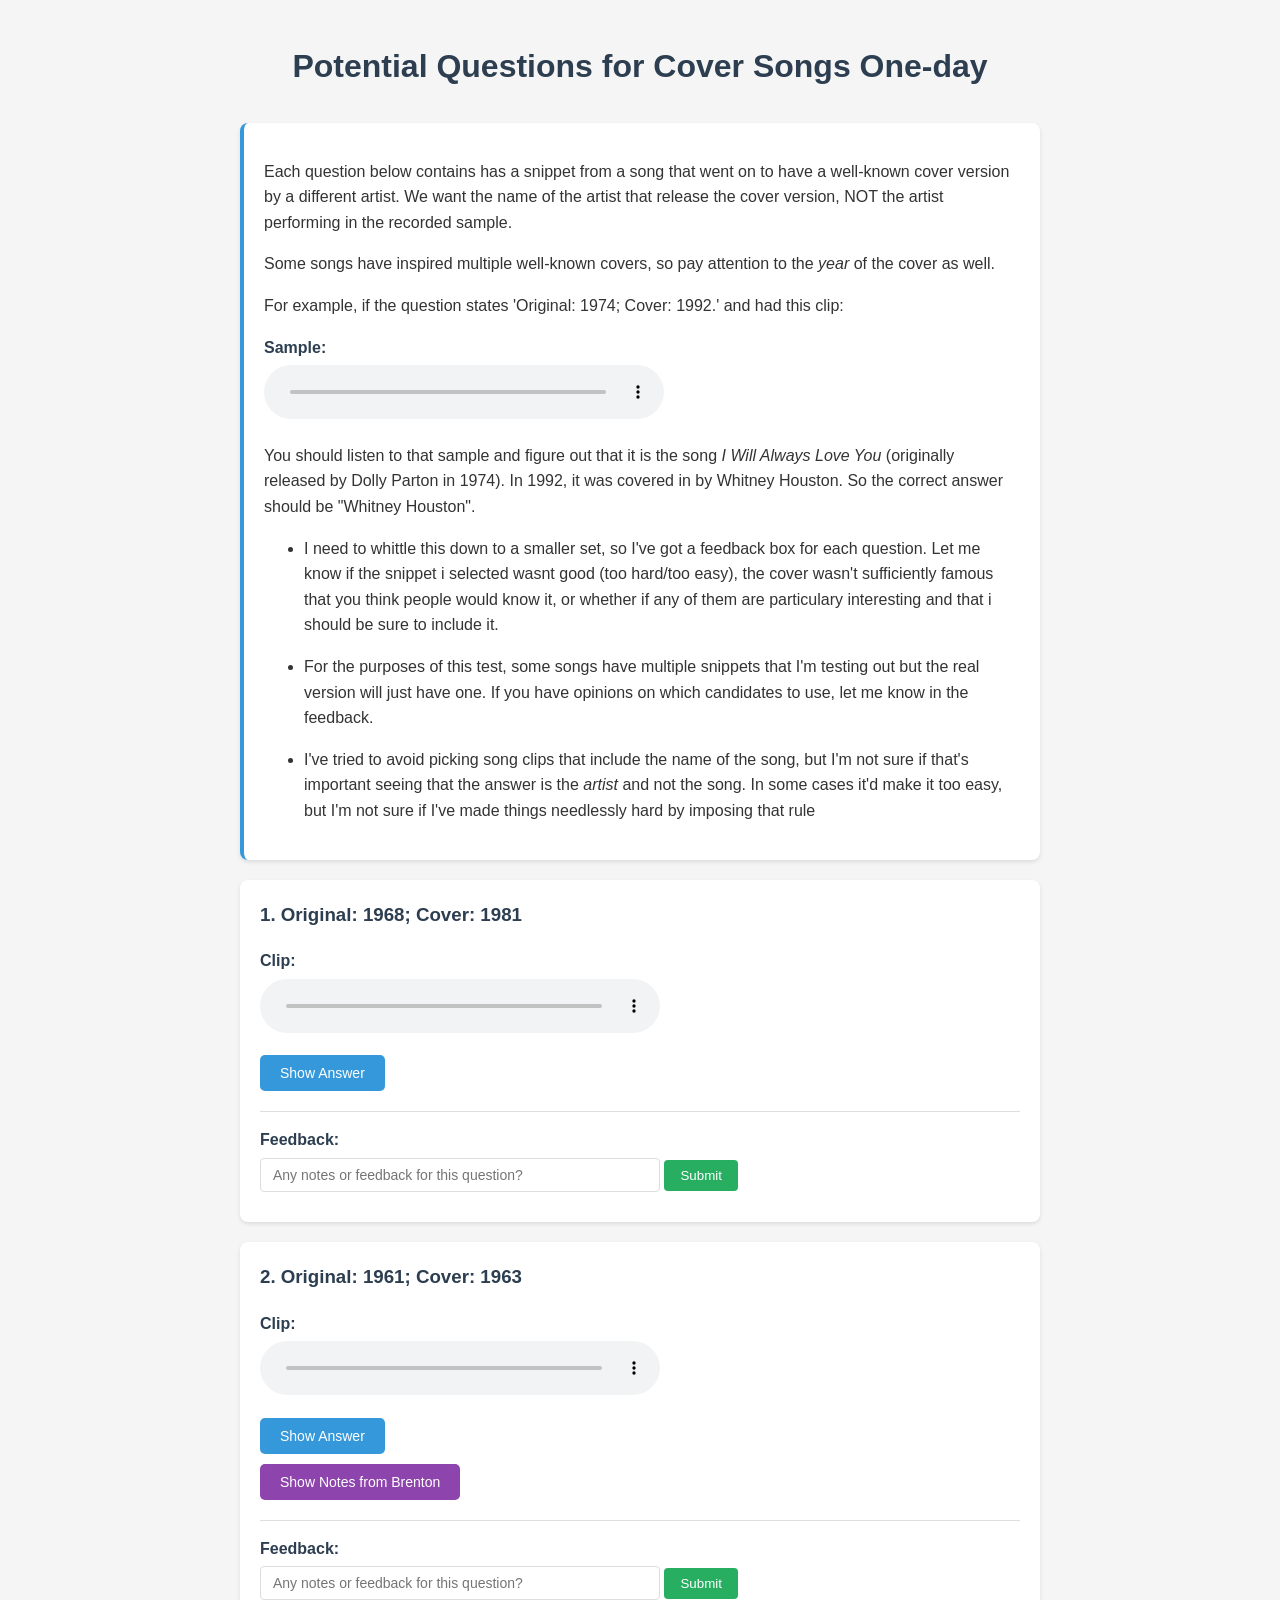
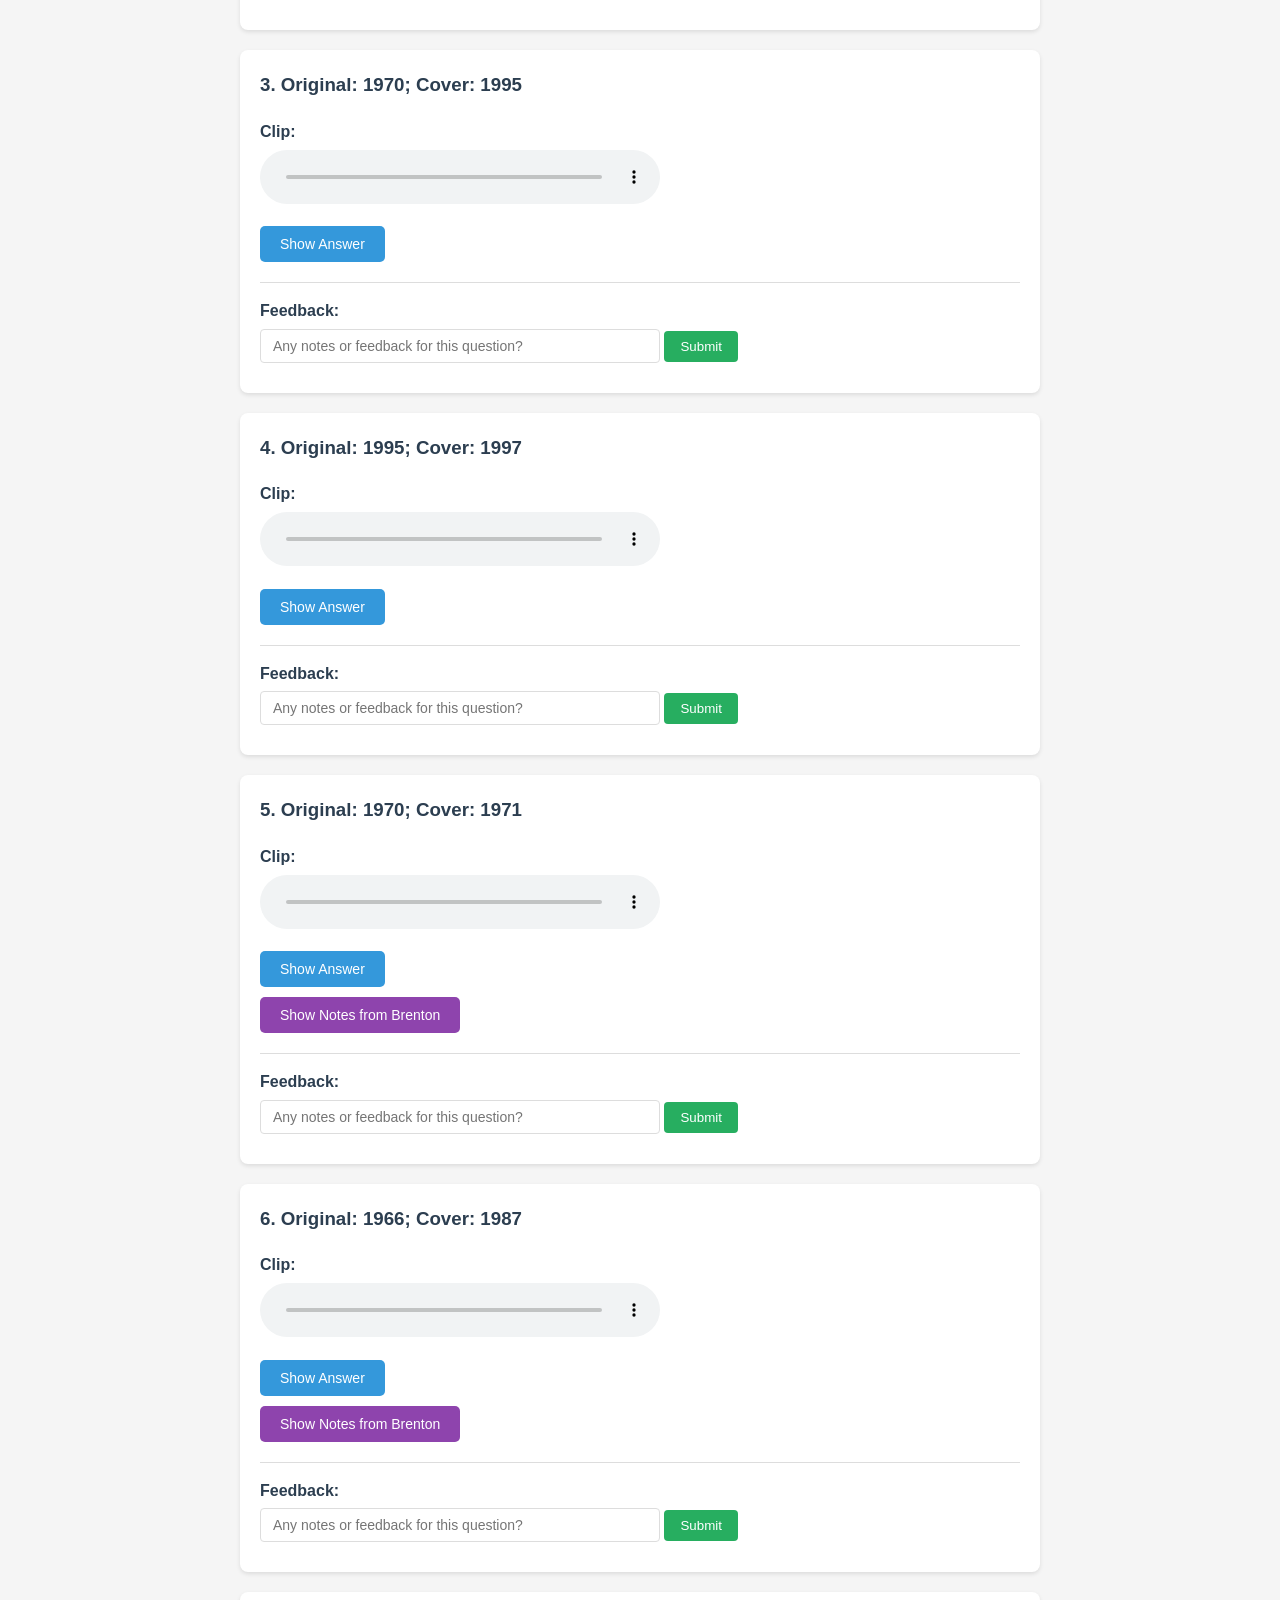
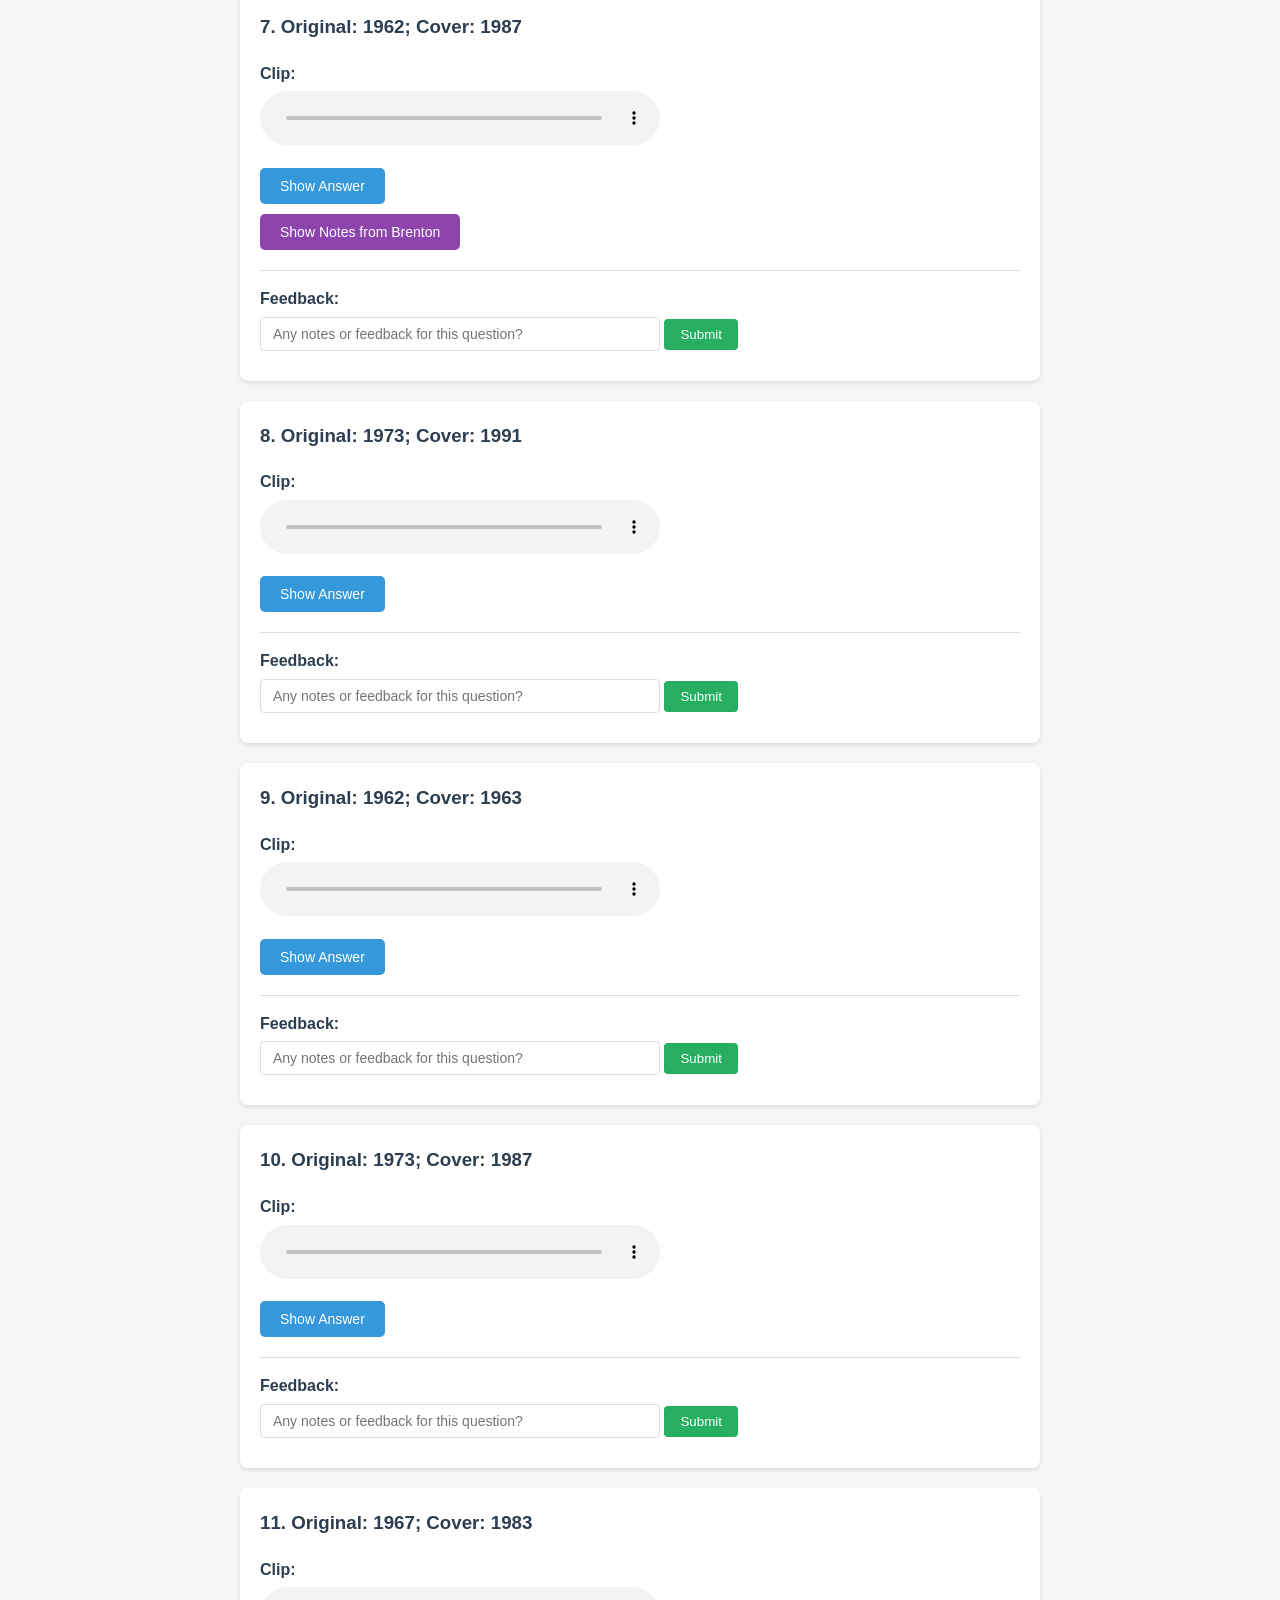
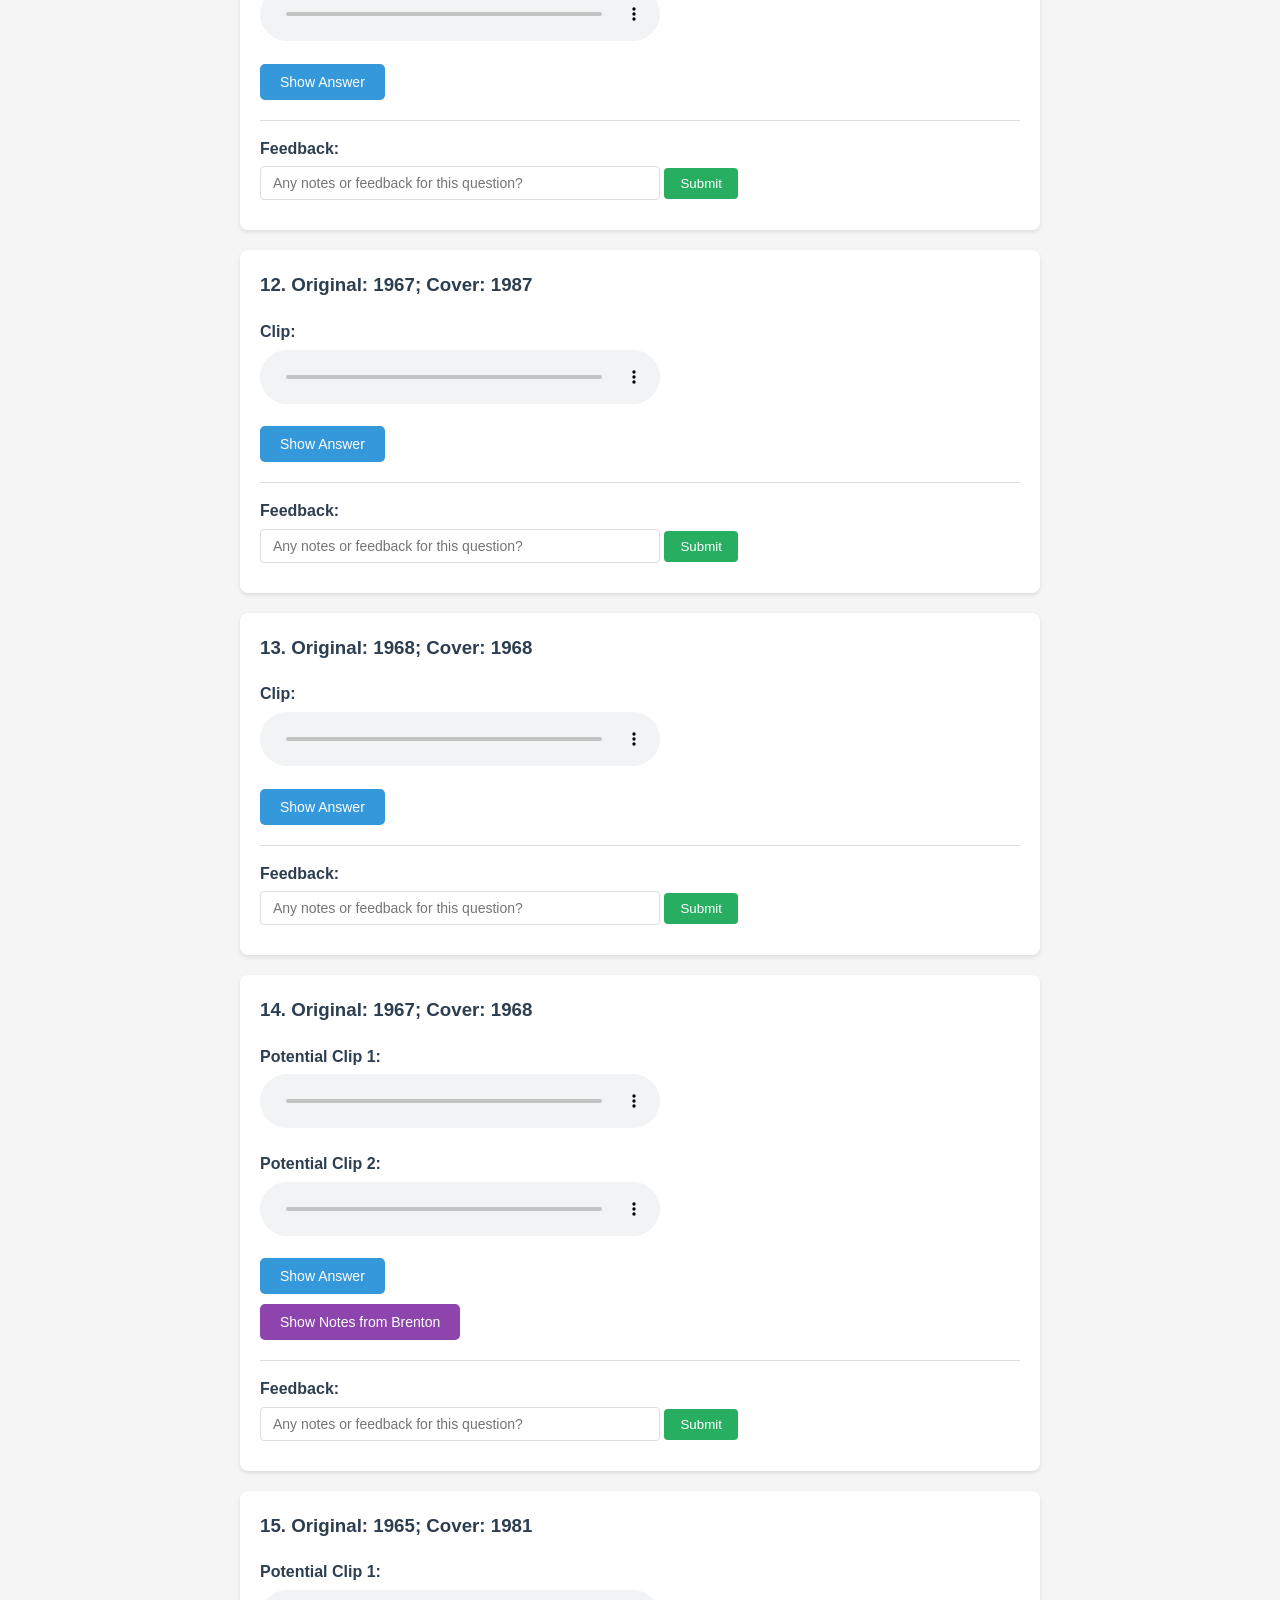
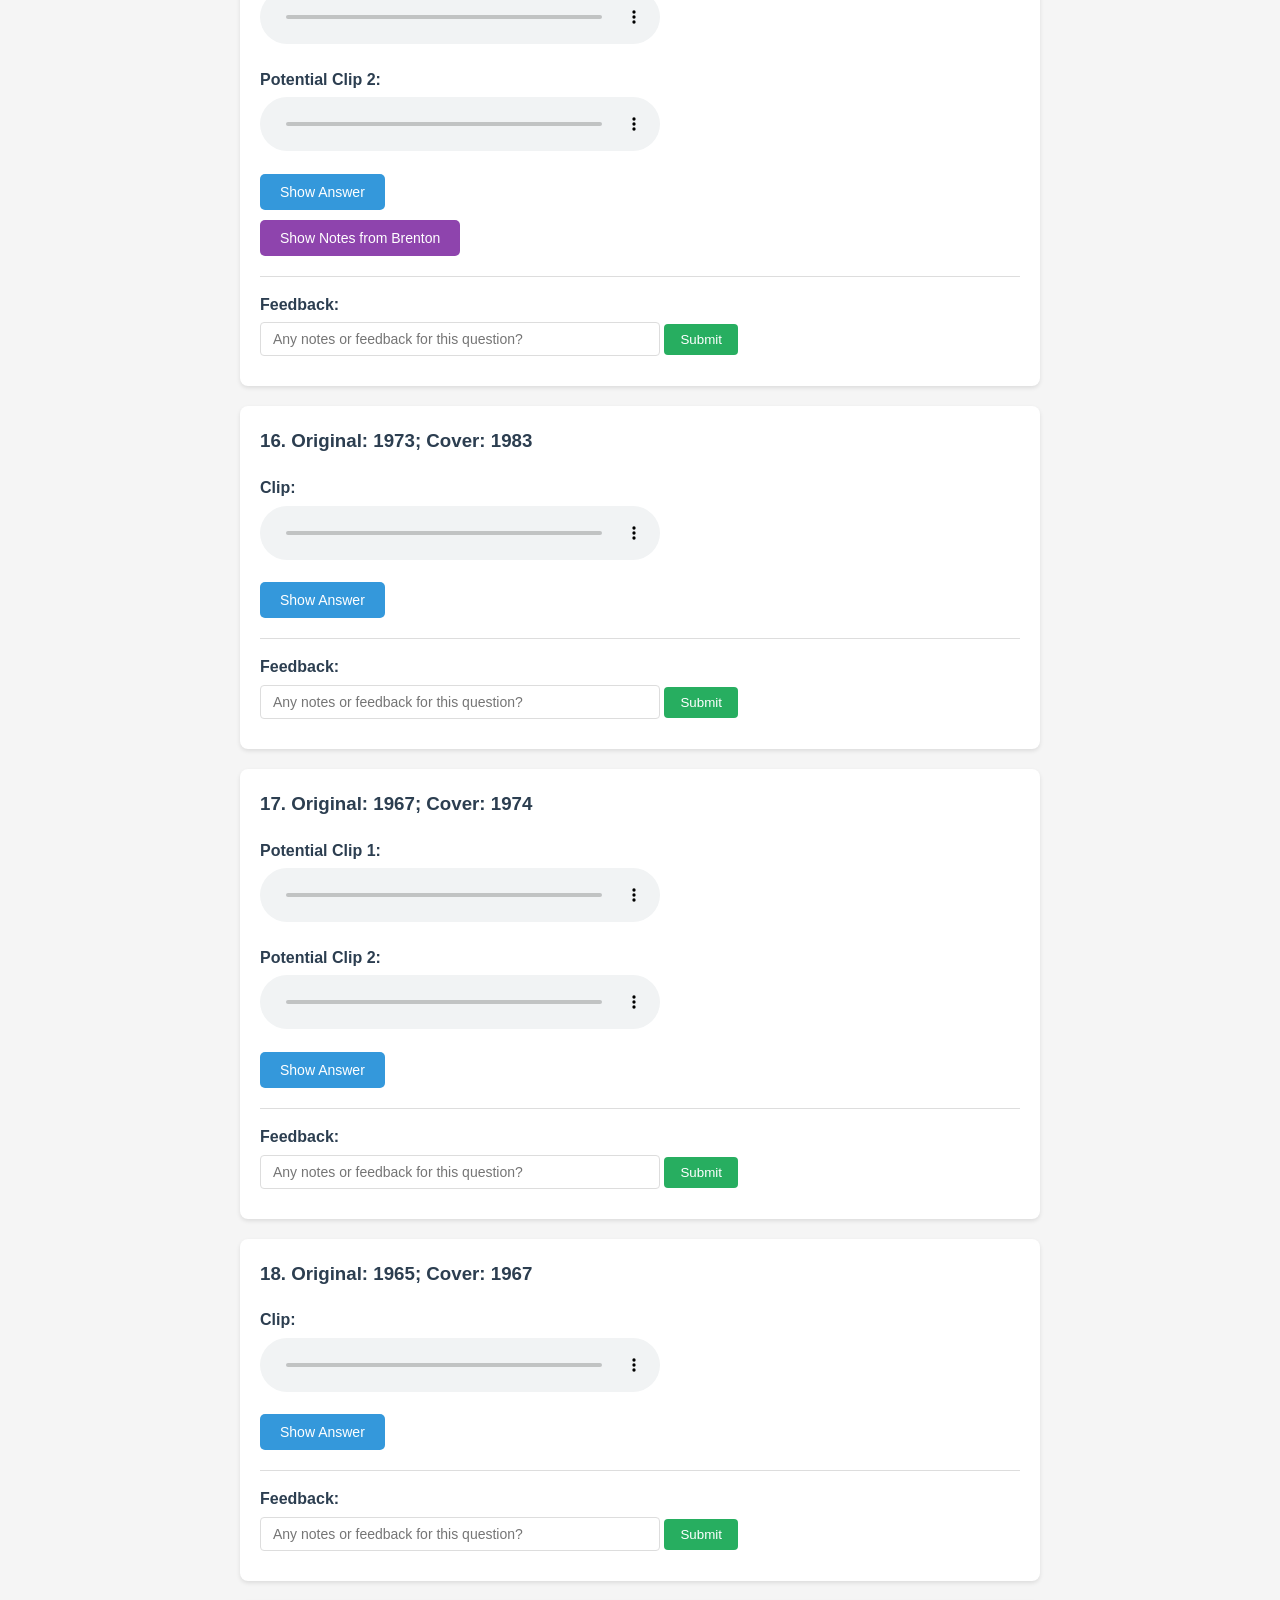
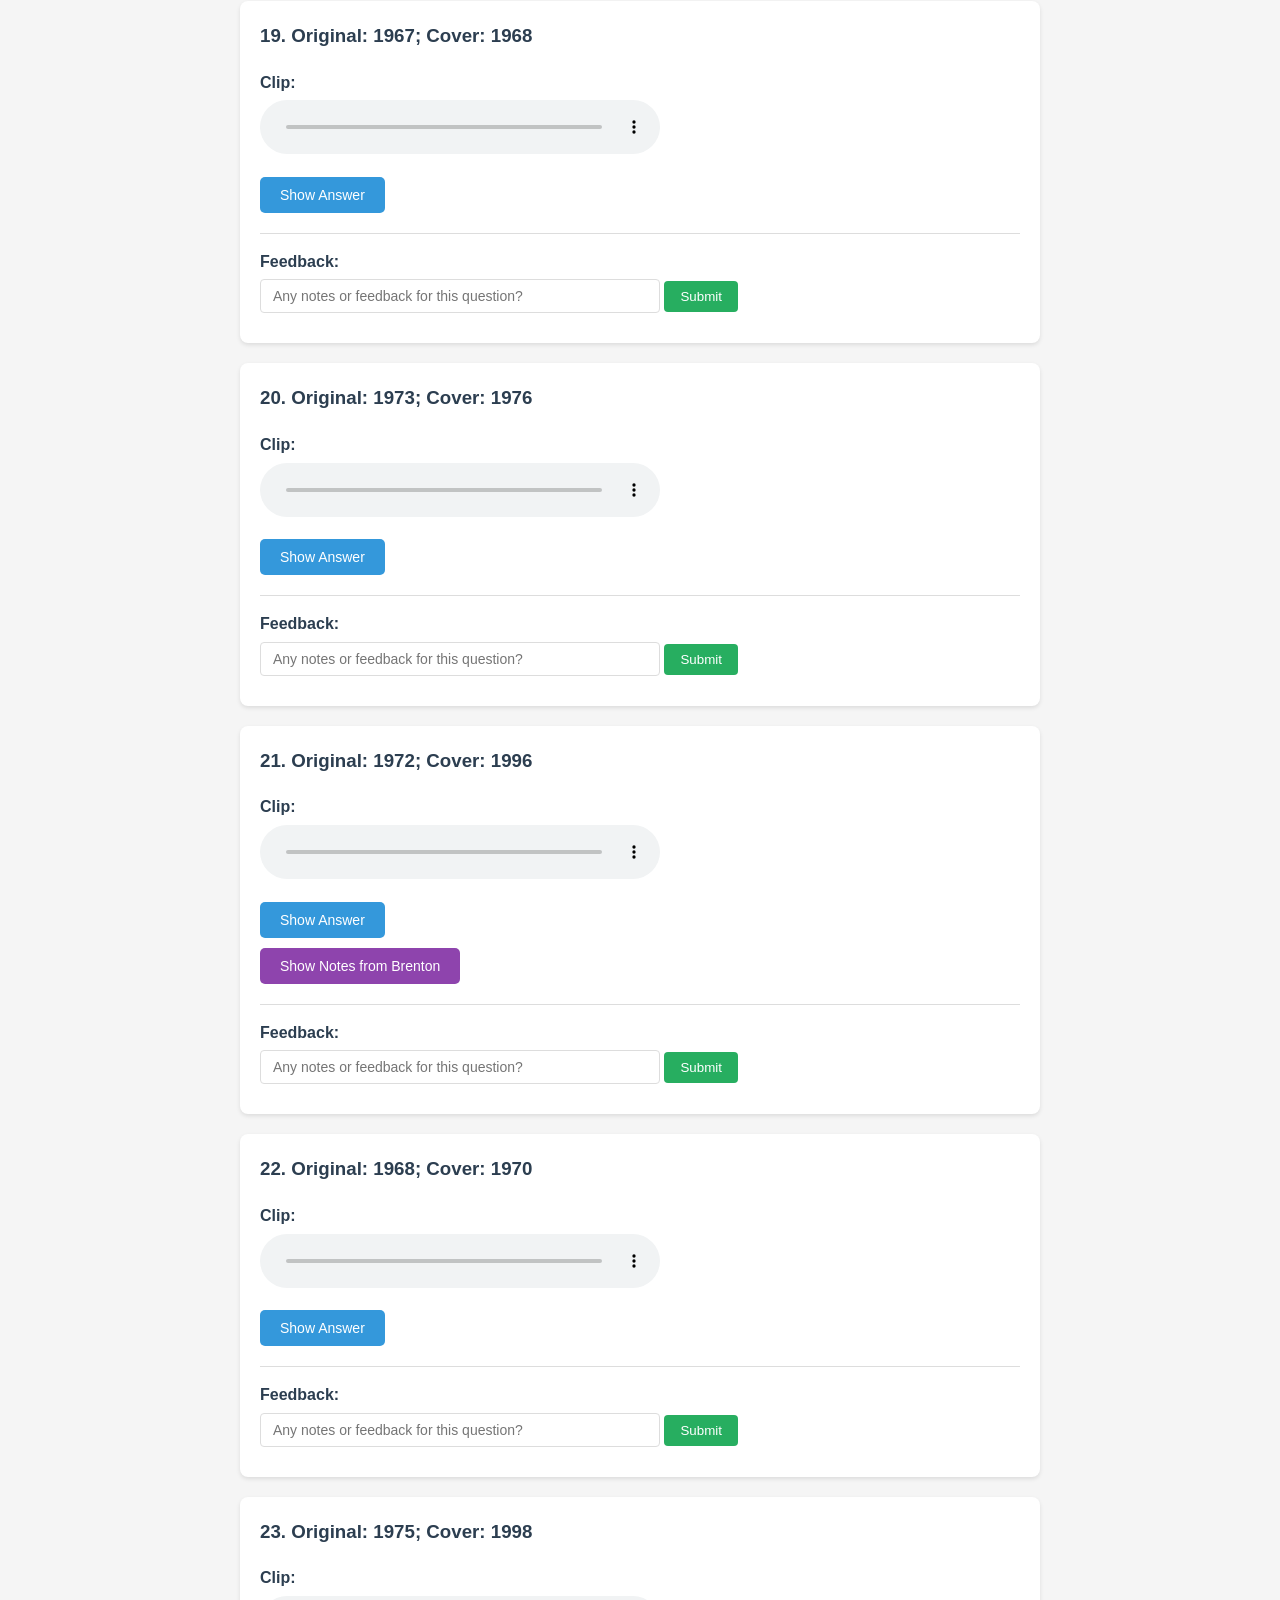
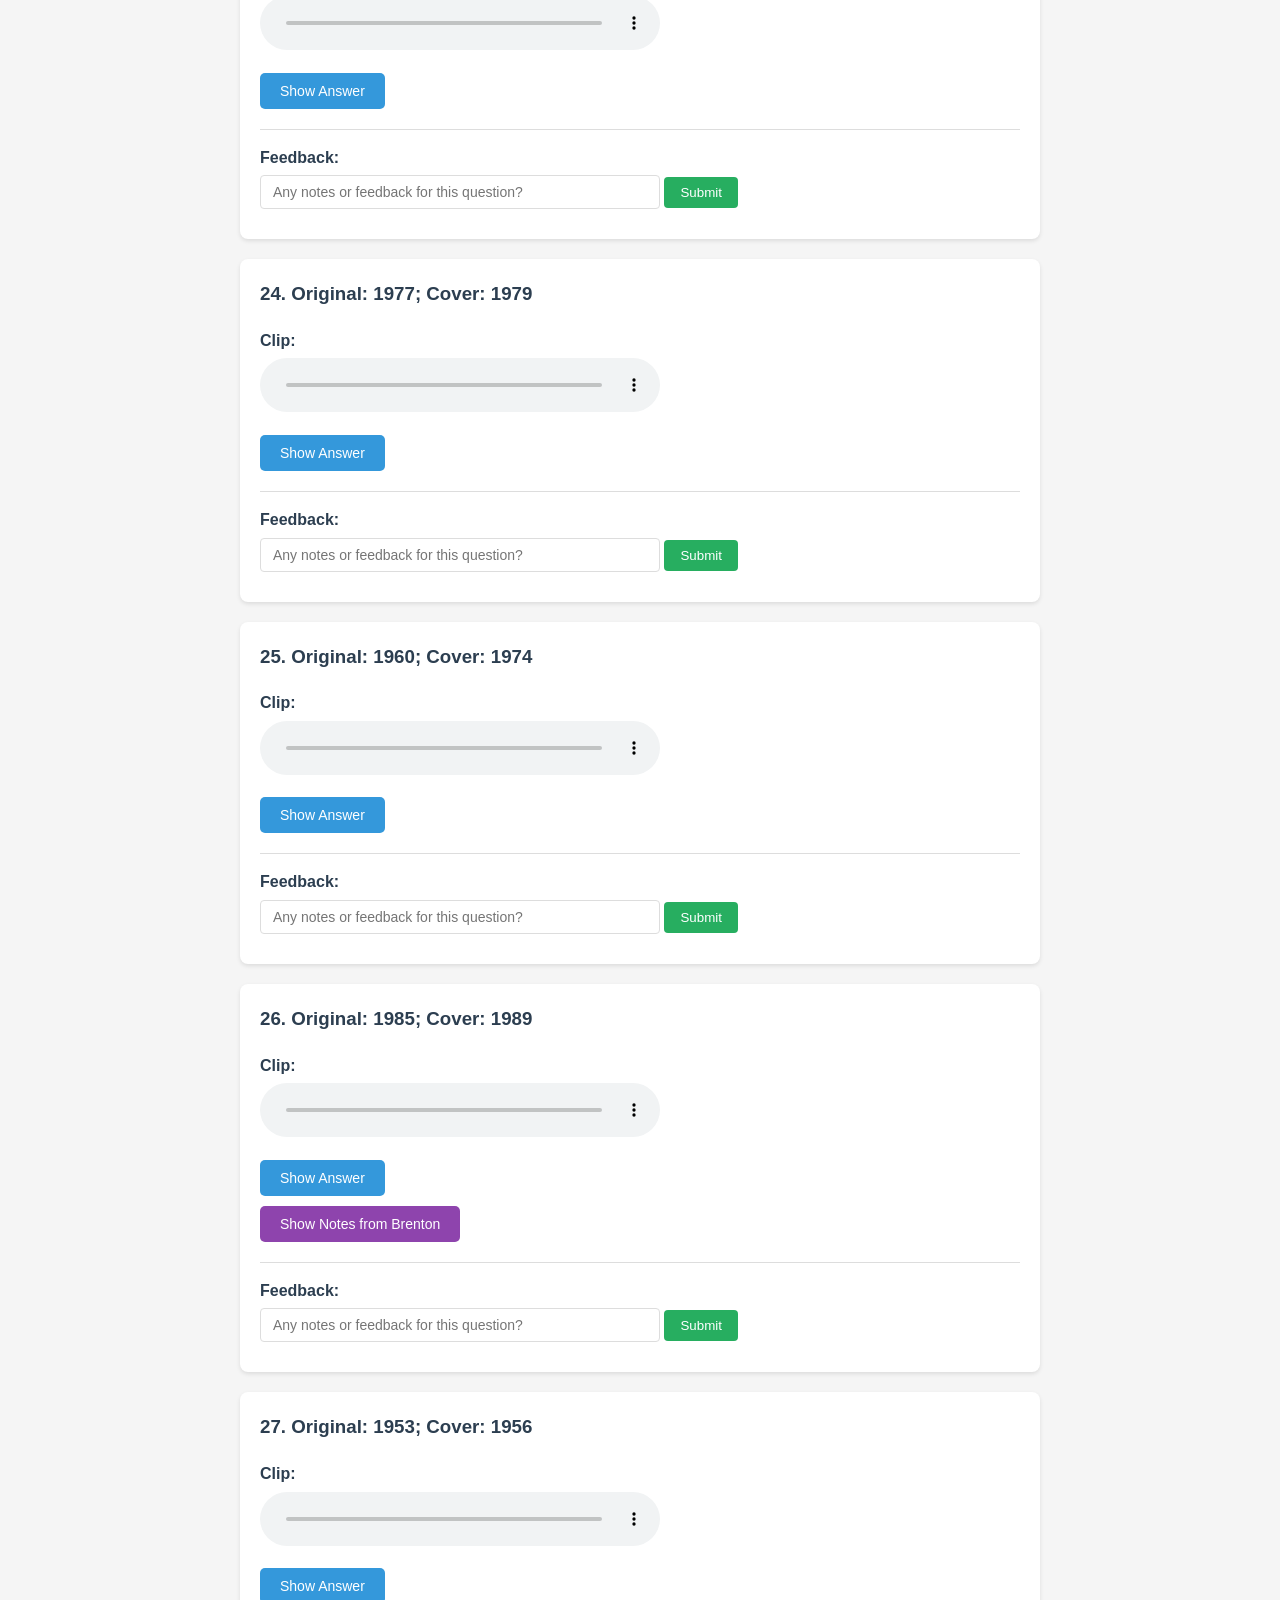
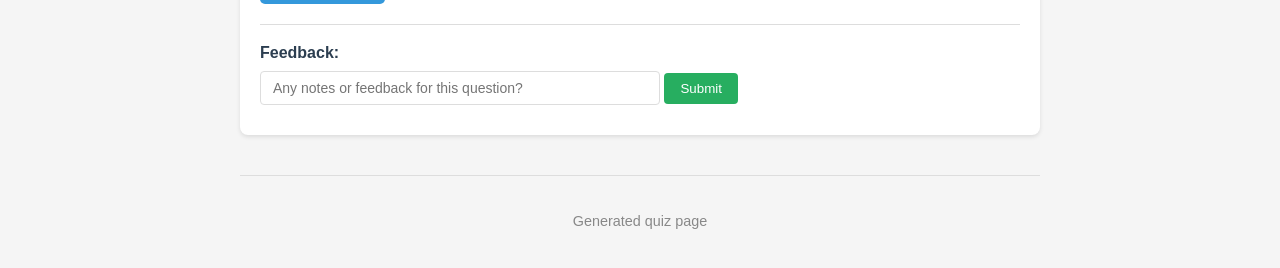
==== commit 632abaed: "add markdown support for instruction text fields Use Python markdown library to render instructions_" ====
--- a/ll_covers/quizpage/output/quiz.html
+++ b/ll_covers/quizpage/output/quiz.html
@@ -194,11 +194,9 @@
         </header>
 
         <section class="instructions">
-            <p class="instructions-text">Each question below contains has a snippet from a song that went on to have a well-known cover version by a different artist. We want the name of the artist that release the cover version, NOT the artist performing in the recorded sample.
-
-Some songs have inspired multiple well-known covers, so pay attention to the *year* of the cover as well.
-
-For example, if the question states &#x27;Original: 1974; Cover: 1992.&#x27; and had this clip:</p>
+            <div class="instructions-text"><p>Each question below contains has a snippet from a song that went on to have a well-known cover version by a different artist. We want the name of the artist that release the cover version, NOT the artist performing in the recorded sample.</p>
+<p>Some songs have inspired multiple well-known covers, so pay attention to the <em>year</em> of the cover as well.</p>
+<p>For example, if the question states 'Original: 1974; Cover: 1992.' and had this clip:</p></div>
 
         <div class="audio-player">
             <label>Sample:</label>
@@ -207,35 +205,42 @@
                 Your browser does not support the audio element.
             </audio>
         </div>
-<p class="post-sample-text">You should listen to that sample and figure out that it is the song _I Will Always Love You_ (originally released by Dolly Parton in 1974). In 1992, it was covered in by Whitney Houston. So the correct answer should be &quot;Whitney Houston&quot;.
-
-I need to whittle this down to a smaller set, so I&#x27;ve got a feedback box for each question. Let me know if the snippet i selected wasnt good (too hard/too easy), the cover wasn&#x27;t sufficiently famous that you think people would know it, or whether if any of them are particulary interesting and that i should be sure to include it.
-
-ALSO: For the purposes of this test, some songs have multiple snippets that I&#x27;m testing out but the real version will just have one. If you have opinions on which candidates to use, let me know in the feedback.</p>
+<div class="post-sample-text"><p>You should listen to that sample and figure out that it is the song <em>I Will Always Love You</em> (originally released by Dolly Parton in 1974). In 1992, it was covered in by Whitney Houston. So the correct answer should be "Whitney Houston".</p>
+<ul>
+<li>
+<p>I need to whittle this down to a smaller set, so I've got a feedback box for each question. Let me know if the snippet i selected wasnt good (too hard/too easy), the cover wasn't sufficiently famous that you think people would know it, or whether if any of them are particulary interesting and that i should be sure to include it.</p>
+</li>
+<li>
+<p>For the purposes of this test, some songs have multiple snippets that I'm testing out but the real version will just have one. If you have opinions on which candidates to use, let me know in the feedback.</p>
+</li>
+<li>
+<p>I've tried to avoid picking song clips that include the name of the song, but I'm not sure if that's important seeing that the answer is the <em>artist</em> and not the song. In some cases it'd make it too easy, but I'm not sure if I've made things needlessly hard by imposing that rule</p>
+</li>
+</ul></div>
         </section>
 
         <section class="questions">
             
-    <div class="question" data-question-number="1" data-question-title="Watchtower">
-        <h3>1.&nbsp;Original: 1967; Cover: 1968</h3>
-
-        <div class="audio-players">
-            
-        <div class="audio-player">
-            <label>Clip:</label>
-            <audio controls>
-                <source src="/Users/mcmenamin/Repos/sundries/ll_covers/data/trimmed/2275d0f0b4b5_96703_104484.mp3" type="audio/mpeg">
-                Your browser does not support the audio element.
-            </audio>
-        </div>
-        </div>
-
-        <div class="answer-section">
-            <button class="spoiler-toggle" onclick="toggleSpoiler(this)">
-                Show Answer
-            </button>
-            <div class="spoiler-content hidden">
-                <p class="answer">Jimi Hendrix (Original: Bob Dylan)</p>
+    <div class="question" data-question-number="1" data-question-title="Mony mony">
+        <h3>1.&nbsp;Original: 1968; Cover: 1981</h3>
+
+        <div class="audio-players">
+            
+        <div class="audio-player">
+            <label>Clip:</label>
+            <audio controls>
+                <source src="/Users/mcmenamin/Repos/sundries/ll_covers/data/trimmed/2c5d5ebbd0ad_13052_16352.mp3" type="audio/mpeg">
+                Your browser does not support the audio element.
+            </audio>
+        </div>
+        </div>
+
+        <div class="answer-section">
+            <button class="spoiler-toggle" onclick="toggleSpoiler(this)">
+                Show Answer
+            </button>
+            <div class="spoiler-content hidden">
+                <p class="answer">Billy Idol (Original: Tommy James &amp; The Shondells)</p>
             </div>
         </div>
         
@@ -245,110 +250,32 @@
                    id="feedback-1"
                    class="feedback-input"
                    placeholder="Any notes or feedback for this question?">
-            <button class="feedback-submit" onclick="submitFeedback(1, 'Watchtower')">
-                Submit
-            </button>
-        </div>
-    </div>
-
-    <div class="question" data-question-number="2" data-question-title="Blinded by the light">
-        <h3>2.&nbsp;Original: 1973; Cover: 1976</h3>
-
-        <div class="audio-players">
-            
-        <div class="audio-player">
-            <label>Clip:</label>
-            <audio controls>
-                <source src="/Users/mcmenamin/Repos/sundries/ll_covers/data/trimmed/325ba83a38fc_179336_187087.mp3" type="audio/mpeg">
-                Your browser does not support the audio element.
-            </audio>
-        </div>
-        </div>
-
-        <div class="answer-section">
-            <button class="spoiler-toggle" onclick="toggleSpoiler(this)">
-                Show Answer
-            </button>
-            <div class="spoiler-content hidden">
-                <p class="answer">Manfred Mann&#x27;s Earth Band (Original: Bruce Springsteen)</p>
-            </div>
-        </div>
-        
-        <div class="feedback-section">
-            <label for="feedback-2">Feedback:</label>
-            <input type="text"
-                   id="feedback-2"
-                   class="feedback-input"
-                   placeholder="Any notes or feedback for this question?">
-            <button class="feedback-submit" onclick="submitFeedback(2, 'Blinded by the light')">
-                Submit
-            </button>
-        </div>
-    </div>
-
-    <div class="question" data-question-number="3" data-question-title="Respect">
-        <h3>3.&nbsp;Original: 1965; Cover: 1967</h3>
-
-        <div class="audio-players">
-            
-        <div class="audio-player">
-            <label>Clip:</label>
-            <audio controls>
-                <source src="/Users/mcmenamin/Repos/sundries/ll_covers/data/trimmed/adb00236071c_59157_61515.mp3" type="audio/mpeg">
-                Your browser does not support the audio element.
-            </audio>
-        </div>
-        </div>
-
-        <div class="answer-section">
-            <button class="spoiler-toggle" onclick="toggleSpoiler(this)">
-                Show Answer
-            </button>
-            <div class="spoiler-content hidden">
-                <p class="answer">Aretha Franklin (Original: Otis Redding)</p>
-            </div>
-        </div>
-        
-        <div class="feedback-section">
-            <label for="feedback-3">Feedback:</label>
-            <input type="text"
-                   id="feedback-3"
-                   class="feedback-input"
-                   placeholder="Any notes or feedback for this question?">
-            <button class="feedback-submit" onclick="submitFeedback(3, 'Respect')">
-                Submit
-            </button>
-        </div>
-    </div>
-
-    <div class="question" data-question-number="4" data-question-title="Tainted love">
-        <h3>4.&nbsp;Original: 1965; Cover: 1981</h3>
-
-        <div class="audio-players">
-            
-        <div class="audio-player">
-            <label>Potential Clip 1:</label>
-            <audio controls>
-                <source src="/Users/mcmenamin/Repos/sundries/ll_covers/data/trimmed/d84fccf97178_3384_9696.mp3" type="audio/mpeg">
-                Your browser does not support the audio element.
-            </audio>
-        </div>
-
-        <div class="audio-player">
-            <label>Potential Clip 2:</label>
-            <audio controls>
-                <source src="/Users/mcmenamin/Repos/sundries/ll_covers/data/trimmed/d84fccf97178_89812_93937.mp3" type="audio/mpeg">
-                Your browser does not support the audio element.
-            </audio>
-        </div>
-        </div>
-
-        <div class="answer-section">
-            <button class="spoiler-toggle" onclick="toggleSpoiler(this)">
-                Show Answer
-            </button>
-            <div class="spoiler-content hidden">
-                <p class="answer">Soft Cell (Original: Gloria Jones)</p>
+            <button class="feedback-submit" onclick="submitFeedback(1, 'Mony mony')">
+                Submit
+            </button>
+        </div>
+    </div>
+
+    <div class="question" data-question-number="2" data-question-title="Twist and shout">
+        <h3>2.&nbsp;Original: 1961; Cover: 1963</h3>
+
+        <div class="audio-players">
+            
+        <div class="audio-player">
+            <label>Clip:</label>
+            <audio controls>
+                <source src="/Users/mcmenamin/Repos/sundries/ll_covers/data/trimmed/47959cfa55c1_81889_92817.mp3" type="audio/mpeg">
+                Your browser does not support the audio element.
+            </audio>
+        </div>
+        </div>
+
+        <div class="answer-section">
+            <button class="spoiler-toggle" onclick="toggleSpoiler(this)">
+                Show Answer
+            </button>
+            <div class="spoiler-content hidden">
+                <p class="answer">The Beatles (Original: The Top Notes)</p>
             </div>
         </div>
         
@@ -357,16 +284,86 @@
                 Show Notes from Brenton
             </button>
             <div class="spoiler-content hidden">
-                <p class="notes">Marilyn Manson also covered (in 2001)</p>
-            </div>
-        </div>
+                <p class="notes">There were lots of other covers after the Beatles version (like Salt &#x27;n&#x27; Peppa?!)</p>
+            </div>
+        </div>
+        <div class="feedback-section">
+            <label for="feedback-2">Feedback:</label>
+            <input type="text"
+                   id="feedback-2"
+                   class="feedback-input"
+                   placeholder="Any notes or feedback for this question?">
+            <button class="feedback-submit" onclick="submitFeedback(2, 'Twist and shout')">
+                Submit
+            </button>
+        </div>
+    </div>
+
+    <div class="question" data-question-number="3" data-question-title="Man who sold the world">
+        <h3>3.&nbsp;Original: 1970; Cover: 1995</h3>
+
+        <div class="audio-players">
+            
+        <div class="audio-player">
+            <label>Clip:</label>
+            <audio controls>
+                <source src="/Users/mcmenamin/Repos/sundries/ll_covers/data/trimmed/0a452fb995a2_51241_58769.mp3" type="audio/mpeg">
+                Your browser does not support the audio element.
+            </audio>
+        </div>
+        </div>
+
+        <div class="answer-section">
+            <button class="spoiler-toggle" onclick="toggleSpoiler(this)">
+                Show Answer
+            </button>
+            <div class="spoiler-content hidden">
+                <p class="answer">Nirvana (Original: David Bowie)</p>
+            </div>
+        </div>
+        
+        <div class="feedback-section">
+            <label for="feedback-3">Feedback:</label>
+            <input type="text"
+                   id="feedback-3"
+                   class="feedback-input"
+                   placeholder="Any notes or feedback for this question?">
+            <button class="feedback-submit" onclick="submitFeedback(3, 'Man who sold the world')">
+                Submit
+            </button>
+        </div>
+    </div>
+
+    <div class="question" data-question-number="4" data-question-title="torn">
+        <h3>4.&nbsp;Original: 1995; Cover: 1997</h3>
+
+        <div class="audio-players">
+            
+        <div class="audio-player">
+            <label>Clip:</label>
+            <audio controls>
+                <source src="/Users/mcmenamin/Repos/sundries/ll_covers/data/trimmed/7d8acaac2172_99617_110564.mp3" type="audio/mpeg">
+                Your browser does not support the audio element.
+            </audio>
+        </div>
+        </div>
+
+        <div class="answer-section">
+            <button class="spoiler-toggle" onclick="toggleSpoiler(this)">
+                Show Answer
+            </button>
+            <div class="spoiler-content hidden">
+                <p class="answer">Natalie Imbruglia (Original: Ednaswap)</p>
+            </div>
+        </div>
+        
         <div class="feedback-section">
             <label for="feedback-4">Feedback:</label>
             <input type="text"
                    id="feedback-4"
                    class="feedback-input"
                    placeholder="Any notes or feedback for this question?">
-            <button class="feedback-submit" onclick="submitFeedback(4, 'Tainted love')">
+            <button class="feedback-submit" onclick="submitFeedback(4, 'torn')">
                 Submit
             </button>
         </div>
@@ -415,47 +412,26 @@
         </div>
     </div>
 
-    <div class="question" data-question-number="6" data-question-title="New York New York">
-        <h3>6.&nbsp;Original: 1977; Cover: 1979</h3>
-
-        <div class="audio-players">
-            <p class="media-missing">Media missing</p>
-        </div>
-
-        <div class="answer-section">
-            <button class="spoiler-toggle" onclick="toggleSpoiler(this)">
-                Show Answer
-            </button>
-            <div class="spoiler-content hidden">
-                <p class="answer">Frank Sinatra (Original: Liza Minelli)</p>
-            </div>
-        </div>
-        
-        <div class="feedback-section">
-            <label for="feedback-6">Feedback:</label>
-            <input type="text"
-                   id="feedback-6"
-                   class="feedback-input"
-                   placeholder="Any notes or feedback for this question?">
-            <button class="feedback-submit" onclick="submitFeedback(6, 'New York New York')">
-                Submit
-            </button>
-        </div>
-    </div>
-
-    <div class="question" data-question-number="7" data-question-title="with a little help from my friends">
-        <h3>7.&nbsp;Original: 1967; Cover: 1968</h3>
-
-        <div class="audio-players">
-            <p class="media-missing">Media missing</p>
-        </div>
-
-        <div class="answer-section">
-            <button class="spoiler-toggle" onclick="toggleSpoiler(this)">
-                Show Answer
-            </button>
-            <div class="spoiler-content hidden">
-                <p class="answer">Joe Cocker (Original: The Beatles)</p>
+    <div class="question" data-question-number="6" data-question-title="hazy shade of winter">
+        <h3>6.&nbsp;Original: 1966; Cover: 1987</h3>
+
+        <div class="audio-players">
+            
+        <div class="audio-player">
+            <label>Clip:</label>
+            <audio controls>
+                <source src="/Users/mcmenamin/Repos/sundries/ll_covers/data/trimmed/f732d071754f_71707_80334.mp3" type="audio/mpeg">
+                Your browser does not support the audio element.
+            </audio>
+        </div>
+        </div>
+
+        <div class="answer-section">
+            <button class="spoiler-toggle" onclick="toggleSpoiler(this)">
+                Show Answer
+            </button>
+            <div class="spoiler-content hidden">
+                <p class="answer">The Bangles (Original: Simon &amp; Garfunkel)</p>
             </div>
         </div>
         
@@ -464,194 +440,33 @@
                 Show Notes from Brenton
             </button>
             <div class="spoiler-content hidden">
-                <p class="notes">Because this was that Beatles, there are a LOT of other covers but I think the year (and relative fame) of this version should narrow it down enough</p>
-            </div>
-        </div>
-        <div class="feedback-section">
-            <label for="feedback-7">Feedback:</label>
-            <input type="text"
-                   id="feedback-7"
-                   class="feedback-input"
-                   placeholder="Any notes or feedback for this question?">
-            <button class="feedback-submit" onclick="submitFeedback(7, 'with a little help from my friends')">
-                Submit
-            </button>
-        </div>
-    </div>
-
-    <div class="question" data-question-number="8" data-question-title="Black magic woman">
-        <h3>8.&nbsp;Original: 1968; Cover: 1970</h3>
-
-        <div class="audio-players">
-            <p class="media-missing">Media missing</p>
-        </div>
-
-        <div class="answer-section">
-            <button class="spoiler-toggle" onclick="toggleSpoiler(this)">
-                Show Answer
-            </button>
-            <div class="spoiler-content hidden">
-                <p class="answer">Santana (Original: Fleetwood Mac)</p>
-            </div>
-        </div>
-        
-        <div class="feedback-section">
-            <label for="feedback-8">Feedback:</label>
-            <input type="text"
-                   id="feedback-8"
-                   class="feedback-input"
-                   placeholder="Any notes or feedback for this question?">
-            <button class="feedback-submit" onclick="submitFeedback(8, 'Black magic woman')">
-                Submit
-            </button>
-        </div>
-    </div>
-
-    <div class="question" data-question-number="9" data-question-title="I think we&#x27;re alone now">
-        <h3>9.&nbsp;Original: 1967; Cover: 1987</h3>
-
-        <div class="audio-players">
-            <p class="media-missing">Media missing</p>
-        </div>
-
-        <div class="answer-section">
-            <button class="spoiler-toggle" onclick="toggleSpoiler(this)">
-                Show Answer
-            </button>
-            <div class="spoiler-content hidden">
-                <p class="answer">Tiffany (Original: Tommy James &amp; The Shondells)</p>
-            </div>
-        </div>
-        
-        <div class="feedback-section">
-            <label for="feedback-9">Feedback:</label>
-            <input type="text"
-                   id="feedback-9"
-                   class="feedback-input"
-                   placeholder="Any notes or feedback for this question?">
-            <button class="feedback-submit" onclick="submitFeedback(9, 'I think we\'re alone now')">
-                Submit
-            </button>
-        </div>
-    </div>
-
-    <div class="question" data-question-number="10" data-question-title="Ring of fire">
-        <h3>10.&nbsp;Original: 1962; Cover: 1963</h3>
-
-        <div class="audio-players">
-            <p class="media-missing">Media missing</p>
-        </div>
-
-        <div class="answer-section">
-            <button class="spoiler-toggle" onclick="toggleSpoiler(this)">
-                Show Answer
-            </button>
-            <div class="spoiler-content hidden">
-                <p class="answer">Johnny Cash (Original: Anita Carter)</p>
-            </div>
-        </div>
-        
-        <div class="feedback-section">
-            <label for="feedback-10">Feedback:</label>
-            <input type="text"
-                   id="feedback-10"
-                   class="feedback-input"
-                   placeholder="Any notes or feedback for this question?">
-            <button class="feedback-submit" onclick="submitFeedback(10, 'Ring of fire')">
-                Submit
-            </button>
-        </div>
-    </div>
-
-    <div class="question" data-question-number="11" data-question-title="hazy shade of winter">
-        <h3>11.&nbsp;Original: 1966; Cover: 1987</h3>
-
-        <div class="audio-players">
-            <p class="media-missing">Media missing</p>
-        </div>
-
-        <div class="answer-section">
-            <button class="spoiler-toggle" onclick="toggleSpoiler(this)">
-                Show Answer
-            </button>
-            <div class="spoiler-content hidden">
-                <p class="answer">The Bangles (Original: Simon &amp; Garfunkel)</p>
-            </div>
-        </div>
-        
-        <div class="feedback-section">
-            <label for="feedback-11">Feedback:</label>
-            <input type="text"
-                   id="feedback-11"
-                   class="feedback-input"
-                   placeholder="Any notes or feedback for this question?">
-            <button class="feedback-submit" onclick="submitFeedback(11, 'hazy shade of winter')">
-                Submit
-            </button>
-        </div>
-    </div>
-
-    <div class="question" data-question-number="12" data-question-title="Some kind of wonderful">
-        <h3>12.&nbsp;Original: 1967; Cover: 1974</h3>
-
-        <div class="audio-players">
-            <p class="media-missing">Media missing</p>
-        </div>
-
-        <div class="answer-section">
-            <button class="spoiler-toggle" onclick="toggleSpoiler(this)">
-                Show Answer
-            </button>
-            <div class="spoiler-content hidden">
-                <p class="answer">Grand Funk Railrod (Original: Soul Brothers Six)</p>
-            </div>
-        </div>
-        
-        <div class="feedback-section">
-            <label for="feedback-12">Feedback:</label>
-            <input type="text"
-                   id="feedback-12"
-                   class="feedback-input"
-                   placeholder="Any notes or feedback for this question?">
-            <button class="feedback-submit" onclick="submitFeedback(12, 'Some kind of wonderful')">
-                Submit
-            </button>
-        </div>
-    </div>
-
-    <div class="question" data-question-number="13" data-question-title="Mony mony">
-        <h3>13.&nbsp;Original: 1968; Cover: 1981</h3>
-
-        <div class="audio-players">
-            <p class="media-missing">Media missing</p>
-        </div>
-
-        <div class="answer-section">
-            <button class="spoiler-toggle" onclick="toggleSpoiler(this)">
-                Show Answer
-            </button>
-            <div class="spoiler-content hidden">
-                <p class="answer">Billy Idol (Original: Tommy James &amp; The Shondells)</p>
-            </div>
-        </div>
-        
-        <div class="feedback-section">
-            <label for="feedback-13">Feedback:</label>
-            <input type="text"
-                   id="feedback-13"
-                   class="feedback-input"
-                   placeholder="Any notes or feedback for this question?">
-            <button class="feedback-submit" onclick="submitFeedback(13, 'Mony mony')">
-                Submit
-            </button>
-        </div>
-    </div>
-
-    <div class="question" data-question-number="14" data-question-title="The loco-motion">
-        <h3>14.&nbsp;Original: 1962; Cover: 1987</h3>
-
-        <div class="audio-players">
-            <p class="media-missing">Media missing</p>
+                <p class="notes">This is another one where it *is* a famous cover, I worry that the original is too well known on its own</p>
+            </div>
+        </div>
+        <div class="feedback-section">
+            <label for="feedback-6">Feedback:</label>
+            <input type="text"
+                   id="feedback-6"
+                   class="feedback-input"
+                   placeholder="Any notes or feedback for this question?">
+            <button class="feedback-submit" onclick="submitFeedback(6, 'hazy shade of winter')">
+                Submit
+            </button>
+        </div>
+    </div>
+
+    <div class="question" data-question-number="7" data-question-title="The loco-motion">
+        <h3>7.&nbsp;Original: 1962; Cover: 1987</h3>
+
+        <div class="audio-players">
+            
+        <div class="audio-player">
+            <label>Clip:</label>
+            <audio controls>
+                <source src="/Users/mcmenamin/Repos/sundries/ll_covers/data/trimmed/29702f8e652b_8453_13847.mp3" type="audio/mpeg">
+                Your browser does not support the audio element.
+            </audio>
+        </div>
         </div>
 
         <div class="answer-section">
@@ -672,162 +487,99 @@
             </div>
         </div>
         <div class="feedback-section">
-            <label for="feedback-14">Feedback:</label>
-            <input type="text"
-                   id="feedback-14"
-                   class="feedback-input"
-                   placeholder="Any notes or feedback for this question?">
-            <button class="feedback-submit" onclick="submitFeedback(14, 'The loco-motion')">
-                Submit
-            </button>
-        </div>
-    </div>
-
-    <div class="question" data-question-number="15" data-question-title="torn">
-        <h3>15.&nbsp;Original: 1995; Cover: 1997</h3>
-
-        <div class="audio-players">
-            <p class="media-missing">Media missing</p>
-        </div>
-
-        <div class="answer-section">
-            <button class="spoiler-toggle" onclick="toggleSpoiler(this)">
-                Show Answer
-            </button>
-            <div class="spoiler-content hidden">
-                <p class="answer">Natalie Imbruglia (Original: Ednaswap)</p>
-            </div>
-        </div>
-        
-        <div class="feedback-section">
-            <label for="feedback-15">Feedback:</label>
-            <input type="text"
-                   id="feedback-15"
-                   class="feedback-input"
-                   placeholder="Any notes or feedback for this question?">
-            <button class="feedback-submit" onclick="submitFeedback(15, 'torn')">
-                Submit
-            </button>
-        </div>
-    </div>
-
-    <div class="question" data-question-number="16" data-question-title="Man who sold the world">
-        <h3>16.&nbsp;Original: 1970; Cover: 1993</h3>
-
-        <div class="audio-players">
-            <p class="media-missing">Media missing</p>
-        </div>
-
-        <div class="answer-section">
-            <button class="spoiler-toggle" onclick="toggleSpoiler(this)">
-                Show Answer
-            </button>
-            <div class="spoiler-content hidden">
-                <p class="answer">Nirvana (Original: David Bowie)</p>
-            </div>
-        </div>
-        
-        <div class="feedback-section">
-            <label for="feedback-16">Feedback:</label>
-            <input type="text"
-                   id="feedback-16"
-                   class="feedback-input"
-                   placeholder="Any notes or feedback for this question?">
-            <button class="feedback-submit" onclick="submitFeedback(16, 'Man who sold the world')">
-                Submit
-            </button>
-        </div>
-    </div>
-
-    <div class="question" data-question-number="17" data-question-title="Tambourine man">
-        <h3>17.&nbsp;Original: 1965; Cover: 1965</h3>
-
-        <div class="audio-players">
-            <p class="media-missing">Media missing</p>
-        </div>
-
-        <div class="answer-section">
-            <button class="spoiler-toggle" onclick="toggleSpoiler(this)">
-                Show Answer
-            </button>
-            <div class="spoiler-content hidden">
-                <p class="answer">The Byrds (Original: Bob Dylan)</p>
-            </div>
-        </div>
-        
-        <div class="feedback-section">
-            <label for="feedback-17">Feedback:</label>
-            <input type="text"
-                   id="feedback-17"
-                   class="feedback-input"
-                   placeholder="Any notes or feedback for this question?">
-            <button class="feedback-submit" onclick="submitFeedback(17, 'Tambourine man')">
-                Submit
-            </button>
-        </div>
-    </div>
-
-    <div class="question" data-question-number="18" data-question-title="Bjork quiet">
-        <h3>18.&nbsp;Original: 1951; Cover: 1995</h3>
-
-        <div class="audio-players">
-            <p class="media-missing">Media missing</p>
-        </div>
-
-        <div class="answer-section">
-            <button class="spoiler-toggle" onclick="toggleSpoiler(this)">
-                Show Answer
-            </button>
-            <div class="spoiler-content hidden">
-                <p class="answer">Bjork (Original: Betty Hutton)</p>
-            </div>
-        </div>
-        
-        <div class="feedback-section">
-            <label for="feedback-18">Feedback:</label>
-            <input type="text"
-                   id="feedback-18"
-                   class="feedback-input"
-                   placeholder="Any notes or feedback for this question?">
-            <button class="feedback-submit" onclick="submitFeedback(18, 'Bjork quiet')">
-                Submit
-            </button>
-        </div>
-    </div>
-
-    <div class="question" data-question-number="19" data-question-title="Downtown train">
-        <h3>19.&nbsp;Original: 1985; Cover: 1989</h3>
-
-        <div class="audio-players">
-            <p class="media-missing">Media missing</p>
-        </div>
-
-        <div class="answer-section">
-            <button class="spoiler-toggle" onclick="toggleSpoiler(this)">
-                Show Answer
-            </button>
-            <div class="spoiler-content hidden">
-                <p class="answer">Rod Stewart (Original: Tom Waits)</p>
-            </div>
-        </div>
-        
-        <div class="feedback-section">
-            <label for="feedback-19">Feedback:</label>
-            <input type="text"
-                   id="feedback-19"
-                   class="feedback-input"
-                   placeholder="Any notes or feedback for this question?">
-            <button class="feedback-submit" onclick="submitFeedback(19, 'Downtown train')">
-                Submit
-            </button>
-        </div>
-    </div>
-
-    <div class="question" data-question-number="20" data-question-title="knockin on heavens door">
-        <h3>20.&nbsp;Original: 1973; Cover: 1987</h3>
-
-        <div class="audio-players">
-            <p class="media-missing">Media missing</p>
+            <label for="feedback-7">Feedback:</label>
+            <input type="text"
+                   id="feedback-7"
+                   class="feedback-input"
+                   placeholder="Any notes or feedback for this question?">
+            <button class="feedback-submit" onclick="submitFeedback(7, 'The loco-motion')">
+                Submit
+            </button>
+        </div>
+    </div>
+
+    <div class="question" data-question-number="8" data-question-title="live and let die">
+        <h3>8.&nbsp;Original: 1973; Cover: 1991</h3>
+
+        <div class="audio-players">
+            
+        <div class="audio-player">
+            <label>Clip:</label>
+            <audio controls>
+                <source src="/Users/mcmenamin/Repos/sundries/ll_covers/data/trimmed/0b2e5d6ae886_46830_59458.mp3" type="audio/mpeg">
+                Your browser does not support the audio element.
+            </audio>
+        </div>
+        </div>
+
+        <div class="answer-section">
+            <button class="spoiler-toggle" onclick="toggleSpoiler(this)">
+                Show Answer
+            </button>
+            <div class="spoiler-content hidden">
+                <p class="answer">Guns &#x27;n&#x27; Roses (Original: Wings)</p>
+            </div>
+        </div>
+        
+        <div class="feedback-section">
+            <label for="feedback-8">Feedback:</label>
+            <input type="text"
+                   id="feedback-8"
+                   class="feedback-input"
+                   placeholder="Any notes or feedback for this question?">
+            <button class="feedback-submit" onclick="submitFeedback(8, 'live and let die')">
+                Submit
+            </button>
+        </div>
+    </div>
+
+    <div class="question" data-question-number="9" data-question-title="Ring of fire">
+        <h3>9.&nbsp;Original: 1962; Cover: 1963</h3>
+
+        <div class="audio-players">
+            
+        <div class="audio-player">
+            <label>Clip:</label>
+            <audio controls>
+                <source src="/Users/mcmenamin/Repos/sundries/ll_covers/data/trimmed/9fd82922eee3_60206_72788.mp3" type="audio/mpeg">
+                Your browser does not support the audio element.
+            </audio>
+        </div>
+        </div>
+
+        <div class="answer-section">
+            <button class="spoiler-toggle" onclick="toggleSpoiler(this)">
+                Show Answer
+            </button>
+            <div class="spoiler-content hidden">
+                <p class="answer">Johnny Cash (Original: Anita Carter)</p>
+            </div>
+        </div>
+        
+        <div class="feedback-section">
+            <label for="feedback-9">Feedback:</label>
+            <input type="text"
+                   id="feedback-9"
+                   class="feedback-input"
+                   placeholder="Any notes or feedback for this question?">
+            <button class="feedback-submit" onclick="submitFeedback(9, 'Ring of fire')">
+                Submit
+            </button>
+        </div>
+    </div>
+
+    <div class="question" data-question-number="10" data-question-title="knockin on heavens door">
+        <h3>10.&nbsp;Original: 1973; Cover: 1987</h3>
+
+        <div class="audio-players">
+            
+        <div class="audio-player">
+            <label>Clip:</label>
+            <audio controls>
+                <source src="/Users/mcmenamin/Repos/sundries/ll_covers/data/trimmed/cb35735fa59f_84280_95451.mp3" type="audio/mpeg">
+                Your browser does not support the audio element.
+            </audio>
+        </div>
         </div>
 
         <div class="answer-section">
@@ -840,22 +592,99 @@
         </div>
         
         <div class="feedback-section">
-            <label for="feedback-20">Feedback:</label>
-            <input type="text"
-                   id="feedback-20"
-                   class="feedback-input"
-                   placeholder="Any notes or feedback for this question?">
-            <button class="feedback-submit" onclick="submitFeedback(20, 'knockin on heavens door')">
-                Submit
-            </button>
-        </div>
-    </div>
-
-    <div class="question" data-question-number="21" data-question-title="One">
-        <h3>21.&nbsp;Original: 1968; Cover: 1968</h3>
-
-        <div class="audio-players">
-            <p class="media-missing">Media missing</p>
+            <label for="feedback-10">Feedback:</label>
+            <input type="text"
+                   id="feedback-10"
+                   class="feedback-input"
+                   placeholder="Any notes or feedback for this question?">
+            <button class="feedback-submit" onclick="submitFeedback(10, 'knockin on heavens door')">
+                Submit
+            </button>
+        </div>
+    </div>
+
+    <div class="question" data-question-number="11" data-question-title="Red red wine">
+        <h3>11.&nbsp;Original: 1967; Cover: 1983</h3>
+
+        <div class="audio-players">
+            
+        <div class="audio-player">
+            <label>Clip:</label>
+            <audio controls>
+                <source src="/Users/mcmenamin/Repos/sundries/ll_covers/data/trimmed/2246c57db917_132165_159544.mp3" type="audio/mpeg">
+                Your browser does not support the audio element.
+            </audio>
+        </div>
+        </div>
+
+        <div class="answer-section">
+            <button class="spoiler-toggle" onclick="toggleSpoiler(this)">
+                Show Answer
+            </button>
+            <div class="spoiler-content hidden">
+                <p class="answer">UB40 (Original: Neil Diamond)</p>
+            </div>
+        </div>
+        
+        <div class="feedback-section">
+            <label for="feedback-11">Feedback:</label>
+            <input type="text"
+                   id="feedback-11"
+                   class="feedback-input"
+                   placeholder="Any notes or feedback for this question?">
+            <button class="feedback-submit" onclick="submitFeedback(11, 'Red red wine')">
+                Submit
+            </button>
+        </div>
+    </div>
+
+    <div class="question" data-question-number="12" data-question-title="I think we&#x27;re alone now">
+        <h3>12.&nbsp;Original: 1967; Cover: 1987</h3>
+
+        <div class="audio-players">
+            
+        <div class="audio-player">
+            <label>Clip:</label>
+            <audio controls>
+                <source src="/Users/mcmenamin/Repos/sundries/ll_covers/data/trimmed/ceafa66b2d15_22345_37573.mp3" type="audio/mpeg">
+                Your browser does not support the audio element.
+            </audio>
+        </div>
+        </div>
+
+        <div class="answer-section">
+            <button class="spoiler-toggle" onclick="toggleSpoiler(this)">
+                Show Answer
+            </button>
+            <div class="spoiler-content hidden">
+                <p class="answer">Tiffany (Original: Tommy James &amp; The Shondells)</p>
+            </div>
+        </div>
+        
+        <div class="feedback-section">
+            <label for="feedback-12">Feedback:</label>
+            <input type="text"
+                   id="feedback-12"
+                   class="feedback-input"
+                   placeholder="Any notes or feedback for this question?">
+            <button class="feedback-submit" onclick="submitFeedback(12, 'I think we\'re alone now')">
+                Submit
+            </button>
+        </div>
+    </div>
+
+    <div class="question" data-question-number="13" data-question-title="One">
+        <h3>13.&nbsp;Original: 1968; Cover: 1968</h3>
+
+        <div class="audio-players">
+            
+        <div class="audio-player">
+            <label>Clip:</label>
+            <audio controls>
+                <source src="/Users/mcmenamin/Repos/sundries/ll_covers/data/trimmed/f97c5d29941b_23661_38996.mp3" type="audio/mpeg">
+                Your browser does not support the audio element.
+            </audio>
+        </div>
         </div>
 
         <div class="answer-section">
@@ -868,114 +697,45 @@
         </div>
         
         <div class="feedback-section">
-            <label for="feedback-21">Feedback:</label>
-            <input type="text"
-                   id="feedback-21"
-                   class="feedback-input"
-                   placeholder="Any notes or feedback for this question?">
-            <button class="feedback-submit" onclick="submitFeedback(21, 'One')">
-                Submit
-            </button>
-        </div>
-    </div>
-
-    <div class="question" data-question-number="22" data-question-title="Why can&#x27;t we be friends">
-        <h3>22.&nbsp;Original: 1975; Cover: 1998</h3>
-
-        <div class="audio-players">
-            <p class="media-missing">Media missing</p>
-        </div>
-
-        <div class="answer-section">
-            <button class="spoiler-toggle" onclick="toggleSpoiler(this)">
-                Show Answer
-            </button>
-            <div class="spoiler-content hidden">
-                <p class="answer">Smashmouth (Original: War)</p>
-            </div>
-        </div>
-        
-        <div class="feedback-section">
-            <label for="feedback-22">Feedback:</label>
-            <input type="text"
-                   id="feedback-22"
-                   class="feedback-input"
-                   placeholder="Any notes or feedback for this question?">
-            <button class="feedback-submit" onclick="submitFeedback(22, 'Why can\'t we be friends')">
-                Submit
-            </button>
-        </div>
-    </div>
-
-    <div class="question" data-question-number="23" data-question-title="Love hurts">
-        <h3>23.&nbsp;Original: 1960; Cover: 1974</h3>
-
-        <div class="audio-players">
-            <p class="media-missing">Media missing</p>
-        </div>
-
-        <div class="answer-section">
-            <button class="spoiler-toggle" onclick="toggleSpoiler(this)">
-                Show Answer
-            </button>
-            <div class="spoiler-content hidden">
-                <p class="answer">Nazareth (Original: Everly Brothers)</p>
-            </div>
-        </div>
-        
-        <div class="feedback-section">
-            <label for="feedback-23">Feedback:</label>
-            <input type="text"
-                   id="feedback-23"
-                   class="feedback-input"
-                   placeholder="Any notes or feedback for this question?">
-            <button class="feedback-submit" onclick="submitFeedback(23, 'Love hurts')">
-                Submit
-            </button>
-        </div>
-    </div>
-
-    <div class="question" data-question-number="24" data-question-title="Feel the noize">
-        <h3>24.&nbsp;Original: 1973; Cover: 1983</h3>
-
-        <div class="audio-players">
-            <p class="media-missing">Media missing</p>
-        </div>
-
-        <div class="answer-section">
-            <button class="spoiler-toggle" onclick="toggleSpoiler(this)">
-                Show Answer
-            </button>
-            <div class="spoiler-content hidden">
-                <p class="answer">Quiet Riot (Original: Slade)</p>
-            </div>
-        </div>
-        
-        <div class="feedback-section">
-            <label for="feedback-24">Feedback:</label>
-            <input type="text"
-                   id="feedback-24"
-                   class="feedback-input"
-                   placeholder="Any notes or feedback for this question?">
-            <button class="feedback-submit" onclick="submitFeedback(24, 'Feel the noize')">
-                Submit
-            </button>
-        </div>
-    </div>
-
-    <div class="question" data-question-number="25" data-question-title="Twist and shout">
-        <h3>25.&nbsp;Original: 1961; Cover: 1963</h3>
-
-        <div class="audio-players">
-            <p class="media-missing">Media missing</p>
-        </div>
-
-        <div class="answer-section">
-            <button class="spoiler-toggle" onclick="toggleSpoiler(this)">
-                Show Answer
-            </button>
-            <div class="spoiler-content hidden">
-                <p class="answer">The Beatles (Original: The Top Notes)</p>
+            <label for="feedback-13">Feedback:</label>
+            <input type="text"
+                   id="feedback-13"
+                   class="feedback-input"
+                   placeholder="Any notes or feedback for this question?">
+            <button class="feedback-submit" onclick="submitFeedback(13, 'One')">
+                Submit
+            </button>
+        </div>
+    </div>
+
+    <div class="question" data-question-number="14" data-question-title="with a little help from my friends">
+        <h3>14.&nbsp;Original: 1967; Cover: 1968</h3>
+
+        <div class="audio-players">
+            
+        <div class="audio-player">
+            <label>Potential Clip 1:</label>
+            <audio controls>
+                <source src="/Users/mcmenamin/Repos/sundries/ll_covers/data/trimmed/61e3a3986ea8_127968_132045.mp3" type="audio/mpeg">
+                Your browser does not support the audio element.
+            </audio>
+        </div>
+
+        <div class="audio-player">
+            <label>Potential Clip 2:</label>
+            <audio controls>
+                <source src="/Users/mcmenamin/Repos/sundries/ll_covers/data/trimmed/61e3a3986ea8_154394_162463.mp3" type="audio/mpeg">
+                Your browser does not support the audio element.
+            </audio>
+        </div>
+        </div>
+
+        <div class="answer-section">
+            <button class="spoiler-toggle" onclick="toggleSpoiler(this)">
+                Show Answer
+            </button>
+            <div class="spoiler-content hidden">
+                <p class="answer">Joe Cocker (Original: The Beatles)</p>
             </div>
         </div>
         
@@ -984,34 +744,49 @@
                 Show Notes from Brenton
             </button>
             <div class="spoiler-content hidden">
-                <p class="notes">There were lots of other covers after the Beatles version (like Salt &#x27;n&#x27; Peppa?!)</p>
-            </div>
-        </div>
-        <div class="feedback-section">
-            <label for="feedback-25">Feedback:</label>
-            <input type="text"
-                   id="feedback-25"
-                   class="feedback-input"
-                   placeholder="Any notes or feedback for this question?">
-            <button class="feedback-submit" onclick="submitFeedback(25, 'Twist and shout')">
-                Submit
-            </button>
-        </div>
-    </div>
-
-    <div class="question" data-question-number="26" data-question-title="Killing me softly">
-        <h3>26.&nbsp;Original: 1972; Cover: 1996</h3>
-
-        <div class="audio-players">
-            <p class="media-missing">Media missing</p>
-        </div>
-
-        <div class="answer-section">
-            <button class="spoiler-toggle" onclick="toggleSpoiler(this)">
-                Show Answer
-            </button>
-            <div class="spoiler-content hidden">
-                <p class="answer">Fugees (Original: Lori Lieberman)</p>
+                <p class="notes">Because this was that Beatles, there are a LOT of other covers but I think the year (and relative fame) of this version should narrow it down enough</p>
+            </div>
+        </div>
+        <div class="feedback-section">
+            <label for="feedback-14">Feedback:</label>
+            <input type="text"
+                   id="feedback-14"
+                   class="feedback-input"
+                   placeholder="Any notes or feedback for this question?">
+            <button class="feedback-submit" onclick="submitFeedback(14, 'with a little help from my friends')">
+                Submit
+            </button>
+        </div>
+    </div>
+
+    <div class="question" data-question-number="15" data-question-title="Tainted love">
+        <h3>15.&nbsp;Original: 1965; Cover: 1981</h3>
+
+        <div class="audio-players">
+            
+        <div class="audio-player">
+            <label>Potential Clip 1:</label>
+            <audio controls>
+                <source src="/Users/mcmenamin/Repos/sundries/ll_covers/data/trimmed/d84fccf97178_3384_9696.mp3" type="audio/mpeg">
+                Your browser does not support the audio element.
+            </audio>
+        </div>
+
+        <div class="audio-player">
+            <label>Potential Clip 2:</label>
+            <audio controls>
+                <source src="/Users/mcmenamin/Repos/sundries/ll_covers/data/trimmed/d84fccf97178_89812_93937.mp3" type="audio/mpeg">
+                Your browser does not support the audio element.
+            </audio>
+        </div>
+        </div>
+
+        <div class="answer-section">
+            <button class="spoiler-toggle" onclick="toggleSpoiler(this)">
+                Show Answer
+            </button>
+            <div class="spoiler-content hidden">
+                <p class="answer">Soft Cell (Original: Gloria Jones)</p>
             </div>
         </div>
         
@@ -1020,34 +795,450 @@
                 Show Notes from Brenton
             </button>
             <div class="spoiler-content hidden">
+                <p class="notes">Marilyn Manson also covered (in 2001)</p>
+            </div>
+        </div>
+        <div class="feedback-section">
+            <label for="feedback-15">Feedback:</label>
+            <input type="text"
+                   id="feedback-15"
+                   class="feedback-input"
+                   placeholder="Any notes or feedback for this question?">
+            <button class="feedback-submit" onclick="submitFeedback(15, 'Tainted love')">
+                Submit
+            </button>
+        </div>
+    </div>
+
+    <div class="question" data-question-number="16" data-question-title="Feel the noize">
+        <h3>16.&nbsp;Original: 1973; Cover: 1983</h3>
+
+        <div class="audio-players">
+            
+        <div class="audio-player">
+            <label>Clip:</label>
+            <audio controls>
+                <source src="/Users/mcmenamin/Repos/sundries/ll_covers/data/trimmed/5393bce9f0c8_91933_108059.mp3" type="audio/mpeg">
+                Your browser does not support the audio element.
+            </audio>
+        </div>
+        </div>
+
+        <div class="answer-section">
+            <button class="spoiler-toggle" onclick="toggleSpoiler(this)">
+                Show Answer
+            </button>
+            <div class="spoiler-content hidden">
+                <p class="answer">Quiet Riot (Original: Slade)</p>
+            </div>
+        </div>
+        
+        <div class="feedback-section">
+            <label for="feedback-16">Feedback:</label>
+            <input type="text"
+                   id="feedback-16"
+                   class="feedback-input"
+                   placeholder="Any notes or feedback for this question?">
+            <button class="feedback-submit" onclick="submitFeedback(16, 'Feel the noize')">
+                Submit
+            </button>
+        </div>
+    </div>
+
+    <div class="question" data-question-number="17" data-question-title="Some kind of wonderful">
+        <h3>17.&nbsp;Original: 1967; Cover: 1974</h3>
+
+        <div class="audio-players">
+            
+        <div class="audio-player">
+            <label>Potential Clip 1:</label>
+            <audio controls>
+                <source src="/Users/mcmenamin/Repos/sundries/ll_covers/data/trimmed/f8a86e08e2a7_205_8167.mp3" type="audio/mpeg">
+                Your browser does not support the audio element.
+            </audio>
+        </div>
+
+        <div class="audio-player">
+            <label>Potential Clip 2:</label>
+            <audio controls>
+                <source src="/Users/mcmenamin/Repos/sundries/ll_covers/data/trimmed/f8a86e08e2a7_36775_46380.mp3" type="audio/mpeg">
+                Your browser does not support the audio element.
+            </audio>
+        </div>
+        </div>
+
+        <div class="answer-section">
+            <button class="spoiler-toggle" onclick="toggleSpoiler(this)">
+                Show Answer
+            </button>
+            <div class="spoiler-content hidden">
+                <p class="answer">Grand Funk Railrod (Original: Soul Brothers Six)</p>
+            </div>
+        </div>
+        
+        <div class="feedback-section">
+            <label for="feedback-17">Feedback:</label>
+            <input type="text"
+                   id="feedback-17"
+                   class="feedback-input"
+                   placeholder="Any notes or feedback for this question?">
+            <button class="feedback-submit" onclick="submitFeedback(17, 'Some kind of wonderful')">
+                Submit
+            </button>
+        </div>
+    </div>
+
+    <div class="question" data-question-number="18" data-question-title="Respect">
+        <h3>18.&nbsp;Original: 1965; Cover: 1967</h3>
+
+        <div class="audio-players">
+            
+        <div class="audio-player">
+            <label>Clip:</label>
+            <audio controls>
+                <source src="/Users/mcmenamin/Repos/sundries/ll_covers/data/trimmed/adb00236071c_59157_61515.mp3" type="audio/mpeg">
+                Your browser does not support the audio element.
+            </audio>
+        </div>
+        </div>
+
+        <div class="answer-section">
+            <button class="spoiler-toggle" onclick="toggleSpoiler(this)">
+                Show Answer
+            </button>
+            <div class="spoiler-content hidden">
+                <p class="answer">Aretha Franklin (Original: Otis Redding)</p>
+            </div>
+        </div>
+        
+        <div class="feedback-section">
+            <label for="feedback-18">Feedback:</label>
+            <input type="text"
+                   id="feedback-18"
+                   class="feedback-input"
+                   placeholder="Any notes or feedback for this question?">
+            <button class="feedback-submit" onclick="submitFeedback(18, 'Respect')">
+                Submit
+            </button>
+        </div>
+    </div>
+
+    <div class="question" data-question-number="19" data-question-title="Watchtower">
+        <h3>19.&nbsp;Original: 1967; Cover: 1968</h3>
+
+        <div class="audio-players">
+            
+        <div class="audio-player">
+            <label>Clip:</label>
+            <audio controls>
+                <source src="/Users/mcmenamin/Repos/sundries/ll_covers/data/trimmed/2275d0f0b4b5_96703_104484.mp3" type="audio/mpeg">
+                Your browser does not support the audio element.
+            </audio>
+        </div>
+        </div>
+
+        <div class="answer-section">
+            <button class="spoiler-toggle" onclick="toggleSpoiler(this)">
+                Show Answer
+            </button>
+            <div class="spoiler-content hidden">
+                <p class="answer">Jimi Hendrix (Original: Bob Dylan)</p>
+            </div>
+        </div>
+        
+        <div class="feedback-section">
+            <label for="feedback-19">Feedback:</label>
+            <input type="text"
+                   id="feedback-19"
+                   class="feedback-input"
+                   placeholder="Any notes or feedback for this question?">
+            <button class="feedback-submit" onclick="submitFeedback(19, 'Watchtower')">
+                Submit
+            </button>
+        </div>
+    </div>
+
+    <div class="question" data-question-number="20" data-question-title="Blinded by the light">
+        <h3>20.&nbsp;Original: 1973; Cover: 1976</h3>
+
+        <div class="audio-players">
+            
+        <div class="audio-player">
+            <label>Clip:</label>
+            <audio controls>
+                <source src="/Users/mcmenamin/Repos/sundries/ll_covers/data/trimmed/325ba83a38fc_179336_187087.mp3" type="audio/mpeg">
+                Your browser does not support the audio element.
+            </audio>
+        </div>
+        </div>
+
+        <div class="answer-section">
+            <button class="spoiler-toggle" onclick="toggleSpoiler(this)">
+                Show Answer
+            </button>
+            <div class="spoiler-content hidden">
+                <p class="answer">Manfred Mann&#x27;s Earth Band (Original: Bruce Springsteen)</p>
+            </div>
+        </div>
+        
+        <div class="feedback-section">
+            <label for="feedback-20">Feedback:</label>
+            <input type="text"
+                   id="feedback-20"
+                   class="feedback-input"
+                   placeholder="Any notes or feedback for this question?">
+            <button class="feedback-submit" onclick="submitFeedback(20, 'Blinded by the light')">
+                Submit
+            </button>
+        </div>
+    </div>
+
+    <div class="question" data-question-number="21" data-question-title="Killing me softly">
+        <h3>21.&nbsp;Original: 1972; Cover: 1996</h3>
+
+        <div class="audio-players">
+            
+        <div class="audio-player">
+            <label>Clip:</label>
+            <audio controls>
+                <source src="/Users/mcmenamin/Repos/sundries/ll_covers/data/trimmed/8595041f7ab1_82471_101893.mp3" type="audio/mpeg">
+                Your browser does not support the audio element.
+            </audio>
+        </div>
+        </div>
+
+        <div class="answer-section">
+            <button class="spoiler-toggle" onclick="toggleSpoiler(this)">
+                Show Answer
+            </button>
+            <div class="spoiler-content hidden">
+                <p class="answer">Fugees (Original: Lori Lieberman)</p>
+            </div>
+        </div>
+        
+        <div class="notes-section">
+            <button class="spoiler-toggle notes-toggle" onclick="toggleSpoiler(this)">
+                Show Notes from Brenton
+            </button>
+            <div class="spoiler-content hidden">
                 <p class="notes">Roberta Flack had a cover in 1973 that was bigger than the original and it&#x27;s pretty clear that the fugees were more inspired by that one</p>
             </div>
         </div>
         <div class="feedback-section">
+            <label for="feedback-21">Feedback:</label>
+            <input type="text"
+                   id="feedback-21"
+                   class="feedback-input"
+                   placeholder="Any notes or feedback for this question?">
+            <button class="feedback-submit" onclick="submitFeedback(21, 'Killing me softly')">
+                Submit
+            </button>
+        </div>
+    </div>
+
+    <div class="question" data-question-number="22" data-question-title="Black magic woman">
+        <h3>22.&nbsp;Original: 1968; Cover: 1970</h3>
+
+        <div class="audio-players">
+            
+        <div class="audio-player">
+            <label>Clip:</label>
+            <audio controls>
+                <source src="/Users/mcmenamin/Repos/sundries/ll_covers/data/trimmed/dd0428b5e4b7_102726_112452.mp3" type="audio/mpeg">
+                Your browser does not support the audio element.
+            </audio>
+        </div>
+        </div>
+
+        <div class="answer-section">
+            <button class="spoiler-toggle" onclick="toggleSpoiler(this)">
+                Show Answer
+            </button>
+            <div class="spoiler-content hidden">
+                <p class="answer">Santana (Original: Fleetwood Mac)</p>
+            </div>
+        </div>
+        
+        <div class="feedback-section">
+            <label for="feedback-22">Feedback:</label>
+            <input type="text"
+                   id="feedback-22"
+                   class="feedback-input"
+                   placeholder="Any notes or feedback for this question?">
+            <button class="feedback-submit" onclick="submitFeedback(22, 'Black magic woman')">
+                Submit
+            </button>
+        </div>
+    </div>
+
+    <div class="question" data-question-number="23" data-question-title="Why can&#x27;t we be friends">
+        <h3>23.&nbsp;Original: 1975; Cover: 1998</h3>
+
+        <div class="audio-players">
+            
+        <div class="audio-player">
+            <label>Clip:</label>
+            <audio controls>
+                <source src="/Users/mcmenamin/Repos/sundries/ll_covers/data/trimmed/0f9339a7bedf_105746_116332.mp3" type="audio/mpeg">
+                Your browser does not support the audio element.
+            </audio>
+        </div>
+        </div>
+
+        <div class="answer-section">
+            <button class="spoiler-toggle" onclick="toggleSpoiler(this)">
+                Show Answer
+            </button>
+            <div class="spoiler-content hidden">
+                <p class="answer">Smashmouth (Original: War)</p>
+            </div>
+        </div>
+        
+        <div class="feedback-section">
+            <label for="feedback-23">Feedback:</label>
+            <input type="text"
+                   id="feedback-23"
+                   class="feedback-input"
+                   placeholder="Any notes or feedback for this question?">
+            <button class="feedback-submit" onclick="submitFeedback(23, 'Why can\'t we be friends')">
+                Submit
+            </button>
+        </div>
+    </div>
+
+    <div class="question" data-question-number="24" data-question-title="New York New York">
+        <h3>24.&nbsp;Original: 1977; Cover: 1979</h3>
+
+        <div class="audio-players">
+            
+        <div class="audio-player">
+            <label>Clip:</label>
+            <audio controls>
+                <source src="/Users/mcmenamin/Repos/sundries/ll_covers/data/trimmed/c53df944379b_139346_145824.mp3" type="audio/mpeg">
+                Your browser does not support the audio element.
+            </audio>
+        </div>
+        </div>
+
+        <div class="answer-section">
+            <button class="spoiler-toggle" onclick="toggleSpoiler(this)">
+                Show Answer
+            </button>
+            <div class="spoiler-content hidden">
+                <p class="answer">Frank Sinatra (Original: Liza Minelli)</p>
+            </div>
+        </div>
+        
+        <div class="feedback-section">
+            <label for="feedback-24">Feedback:</label>
+            <input type="text"
+                   id="feedback-24"
+                   class="feedback-input"
+                   placeholder="Any notes or feedback for this question?">
+            <button class="feedback-submit" onclick="submitFeedback(24, 'New York New York')">
+                Submit
+            </button>
+        </div>
+    </div>
+
+    <div class="question" data-question-number="25" data-question-title="Love hurts">
+        <h3>25.&nbsp;Original: 1960; Cover: 1974</h3>
+
+        <div class="audio-players">
+            
+        <div class="audio-player">
+            <label>Clip:</label>
+            <audio controls>
+                <source src="/Users/mcmenamin/Repos/sundries/ll_covers/data/trimmed/d4ce00042024_29057_42040.mp3" type="audio/mpeg">
+                Your browser does not support the audio element.
+            </audio>
+        </div>
+        </div>
+
+        <div class="answer-section">
+            <button class="spoiler-toggle" onclick="toggleSpoiler(this)">
+                Show Answer
+            </button>
+            <div class="spoiler-content hidden">
+                <p class="answer">Nazareth (Original: Everly Brothers)</p>
+            </div>
+        </div>
+        
+        <div class="feedback-section">
+            <label for="feedback-25">Feedback:</label>
+            <input type="text"
+                   id="feedback-25"
+                   class="feedback-input"
+                   placeholder="Any notes or feedback for this question?">
+            <button class="feedback-submit" onclick="submitFeedback(25, 'Love hurts')">
+                Submit
+            </button>
+        </div>
+    </div>
+
+    <div class="question" data-question-number="26" data-question-title="Downtown train">
+        <h3>26.&nbsp;Original: 1985; Cover: 1989</h3>
+
+        <div class="audio-players">
+            
+        <div class="audio-player">
+            <label>Clip:</label>
+            <audio controls>
+                <source src="/Users/mcmenamin/Repos/sundries/ll_covers/data/trimmed/fb28f94c539d_31171_72215.mp3" type="audio/mpeg">
+                Your browser does not support the audio element.
+            </audio>
+        </div>
+        </div>
+
+        <div class="answer-section">
+            <button class="spoiler-toggle" onclick="toggleSpoiler(this)">
+                Show Answer
+            </button>
+            <div class="spoiler-content hidden">
+                <p class="answer">Rod Stewart (Original: Tom Waits)</p>
+            </div>
+        </div>
+        
+        <div class="notes-section">
+            <button class="spoiler-toggle notes-toggle" onclick="toggleSpoiler(this)">
+                Show Notes from Brenton
+            </button>
+            <div class="spoiler-content hidden">
+                <p class="notes">I don&#x27;t know how to gauge popularity here because I know the Tom Waits version so much better than the Rod Stewart. Is Rod&#x27;s a well-known cover? There have also been a few other covers of it, so i&#x27;m leaning toward not using this</p>
+            </div>
+        </div>
+        <div class="feedback-section">
             <label for="feedback-26">Feedback:</label>
             <input type="text"
                    id="feedback-26"
                    class="feedback-input"
                    placeholder="Any notes or feedback for this question?">
-            <button class="feedback-submit" onclick="submitFeedback(26, 'Killing me softly')">
-                Submit
-            </button>
-        </div>
-    </div>
-
-    <div class="question" data-question-number="27" data-question-title="Mama told me not to come">
-        <h3>27.&nbsp;Original: 1966; Cover: 1970</h3>
-
-        <div class="audio-players">
-            <p class="media-missing">Media missing</p>
-        </div>
-
-        <div class="answer-section">
-            <button class="spoiler-toggle" onclick="toggleSpoiler(this)">
-                Show Answer
-            </button>
-            <div class="spoiler-content hidden">
-                <p class="answer">Three Dog Night (Original: Randy Newman)</p>
+            <button class="feedback-submit" onclick="submitFeedback(26, 'Downtown train')">
+                Submit
+            </button>
+        </div>
+    </div>
+
+    <div class="question" data-question-number="27" data-question-title="Elvis something">
+        <h3>27.&nbsp;Original: 1953; Cover: 1956</h3>
+
+        <div class="audio-players">
+            
+        <div class="audio-player">
+            <label>Clip:</label>
+            <audio controls>
+                <source src="/Users/mcmenamin/Repos/sundries/ll_covers/data/trimmed/78e03c8534af_155402_164682.mp3" type="audio/mpeg">
+                Your browser does not support the audio element.
+            </audio>
+        </div>
+        </div>
+
+        <div class="answer-section">
+            <button class="spoiler-toggle" onclick="toggleSpoiler(this)">
+                Show Answer
+            </button>
+            <div class="spoiler-content hidden">
+                <p class="answer">Elvis (Original: Big Mama Thornton)</p>
             </div>
         </div>
         
@@ -1057,63 +1248,7 @@
                    id="feedback-27"
                    class="feedback-input"
                    placeholder="Any notes or feedback for this question?">
-            <button class="feedback-submit" onclick="submitFeedback(27, 'Mama told me not to come')">
-                Submit
-            </button>
-        </div>
-    </div>
-
-    <div class="question" data-question-number="28" data-question-title="Elvis something">
-        <h3>28.&nbsp;Original: 1953; Cover: 1956</h3>
-
-        <div class="audio-players">
-            <p class="media-missing">Media missing</p>
-        </div>
-
-        <div class="answer-section">
-            <button class="spoiler-toggle" onclick="toggleSpoiler(this)">
-                Show Answer
-            </button>
-            <div class="spoiler-content hidden">
-                <p class="answer">Elvis (Original: Big Mama Thornton)</p>
-            </div>
-        </div>
-        
-        <div class="feedback-section">
-            <label for="feedback-28">Feedback:</label>
-            <input type="text"
-                   id="feedback-28"
-                   class="feedback-input"
-                   placeholder="Any notes or feedback for this question?">
-            <button class="feedback-submit" onclick="submitFeedback(28, 'Elvis something')">
-                Submit
-            </button>
-        </div>
-    </div>
-
-    <div class="question" data-question-number="29" data-question-title="Red red wine">
-        <h3>29.&nbsp;Original: 1967; Cover: 1983</h3>
-
-        <div class="audio-players">
-            <p class="media-missing">Media missing</p>
-        </div>
-
-        <div class="answer-section">
-            <button class="spoiler-toggle" onclick="toggleSpoiler(this)">
-                Show Answer
-            </button>
-            <div class="spoiler-content hidden">
-                <p class="answer">UB40 (Original: Neil Diamond)</p>
-            </div>
-        </div>
-        
-        <div class="feedback-section">
-            <label for="feedback-29">Feedback:</label>
-            <input type="text"
-                   id="feedback-29"
-                   class="feedback-input"
-                   placeholder="Any notes or feedback for this question?">
-            <button class="feedback-submit" onclick="submitFeedback(29, 'Red red wine')">
+            <button class="feedback-submit" onclick="submitFeedback(27, 'Elvis something')">
                 Submit
             </button>
         </div>
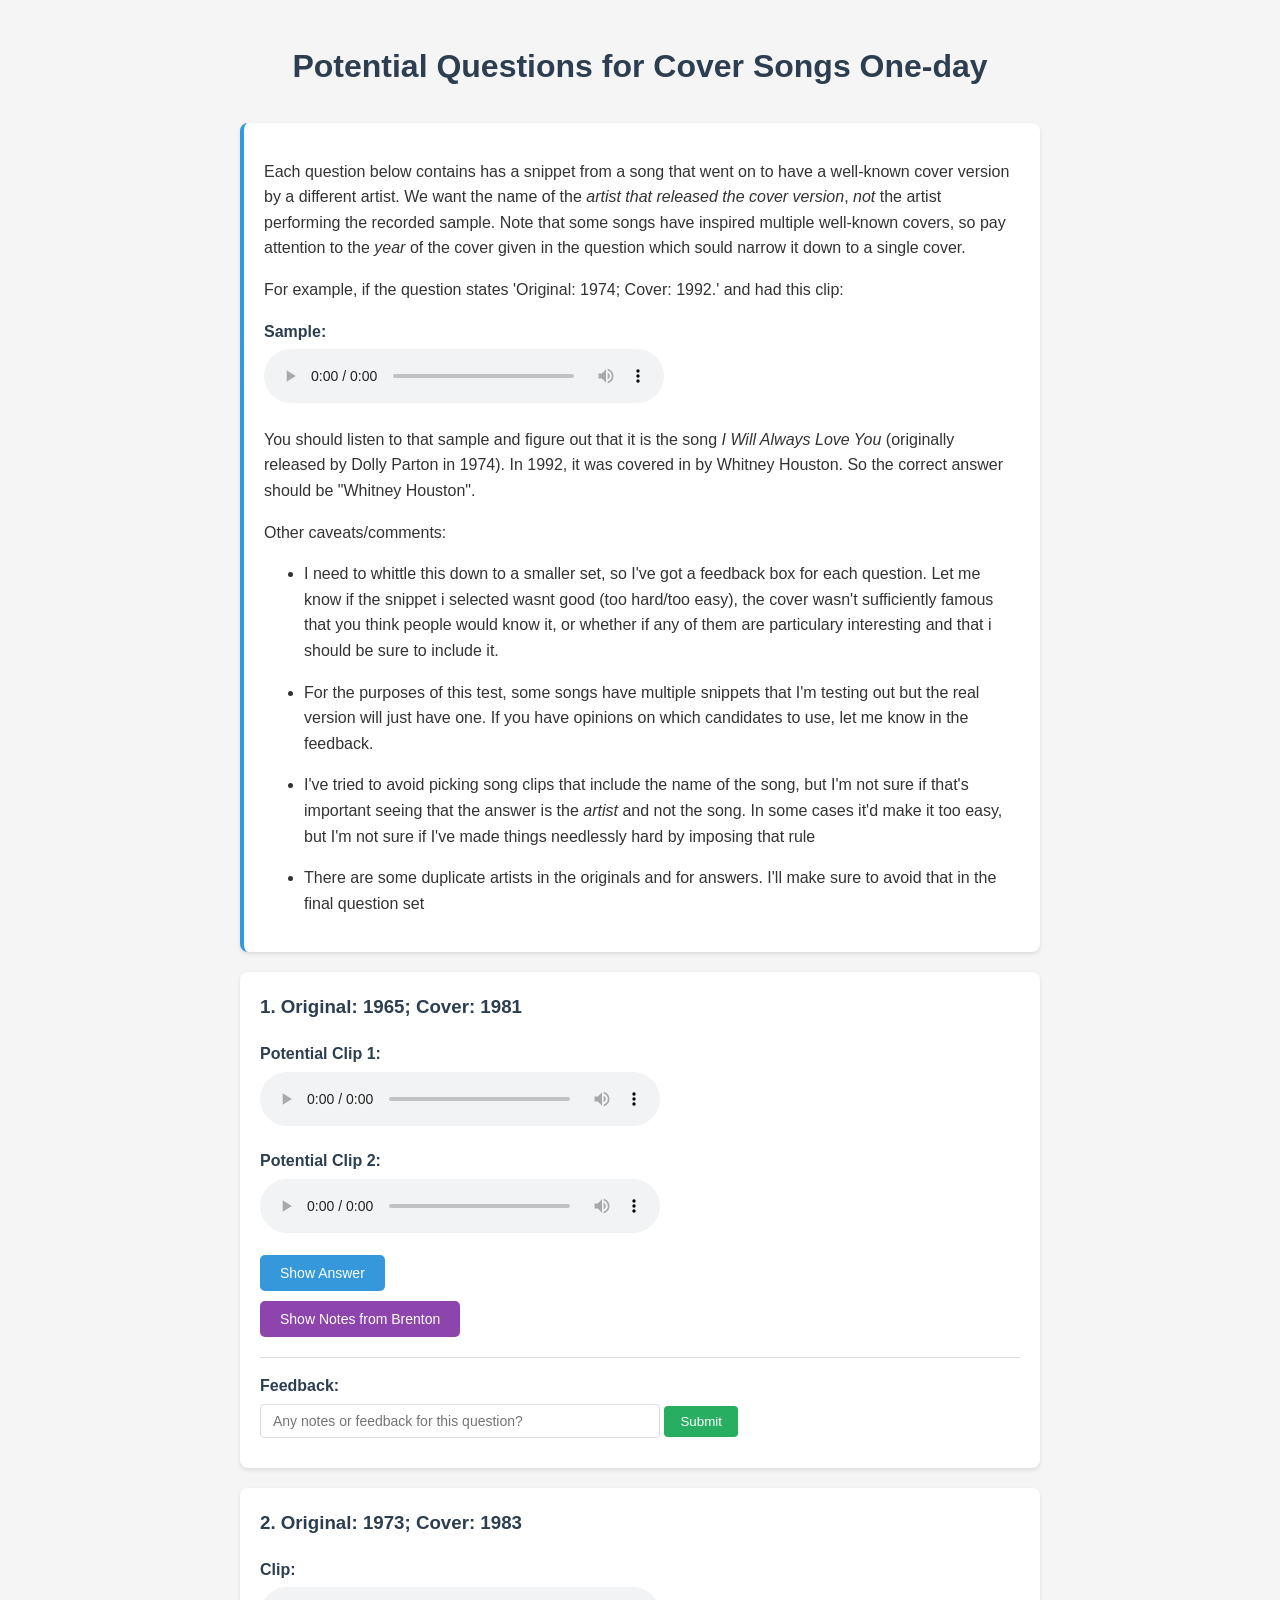
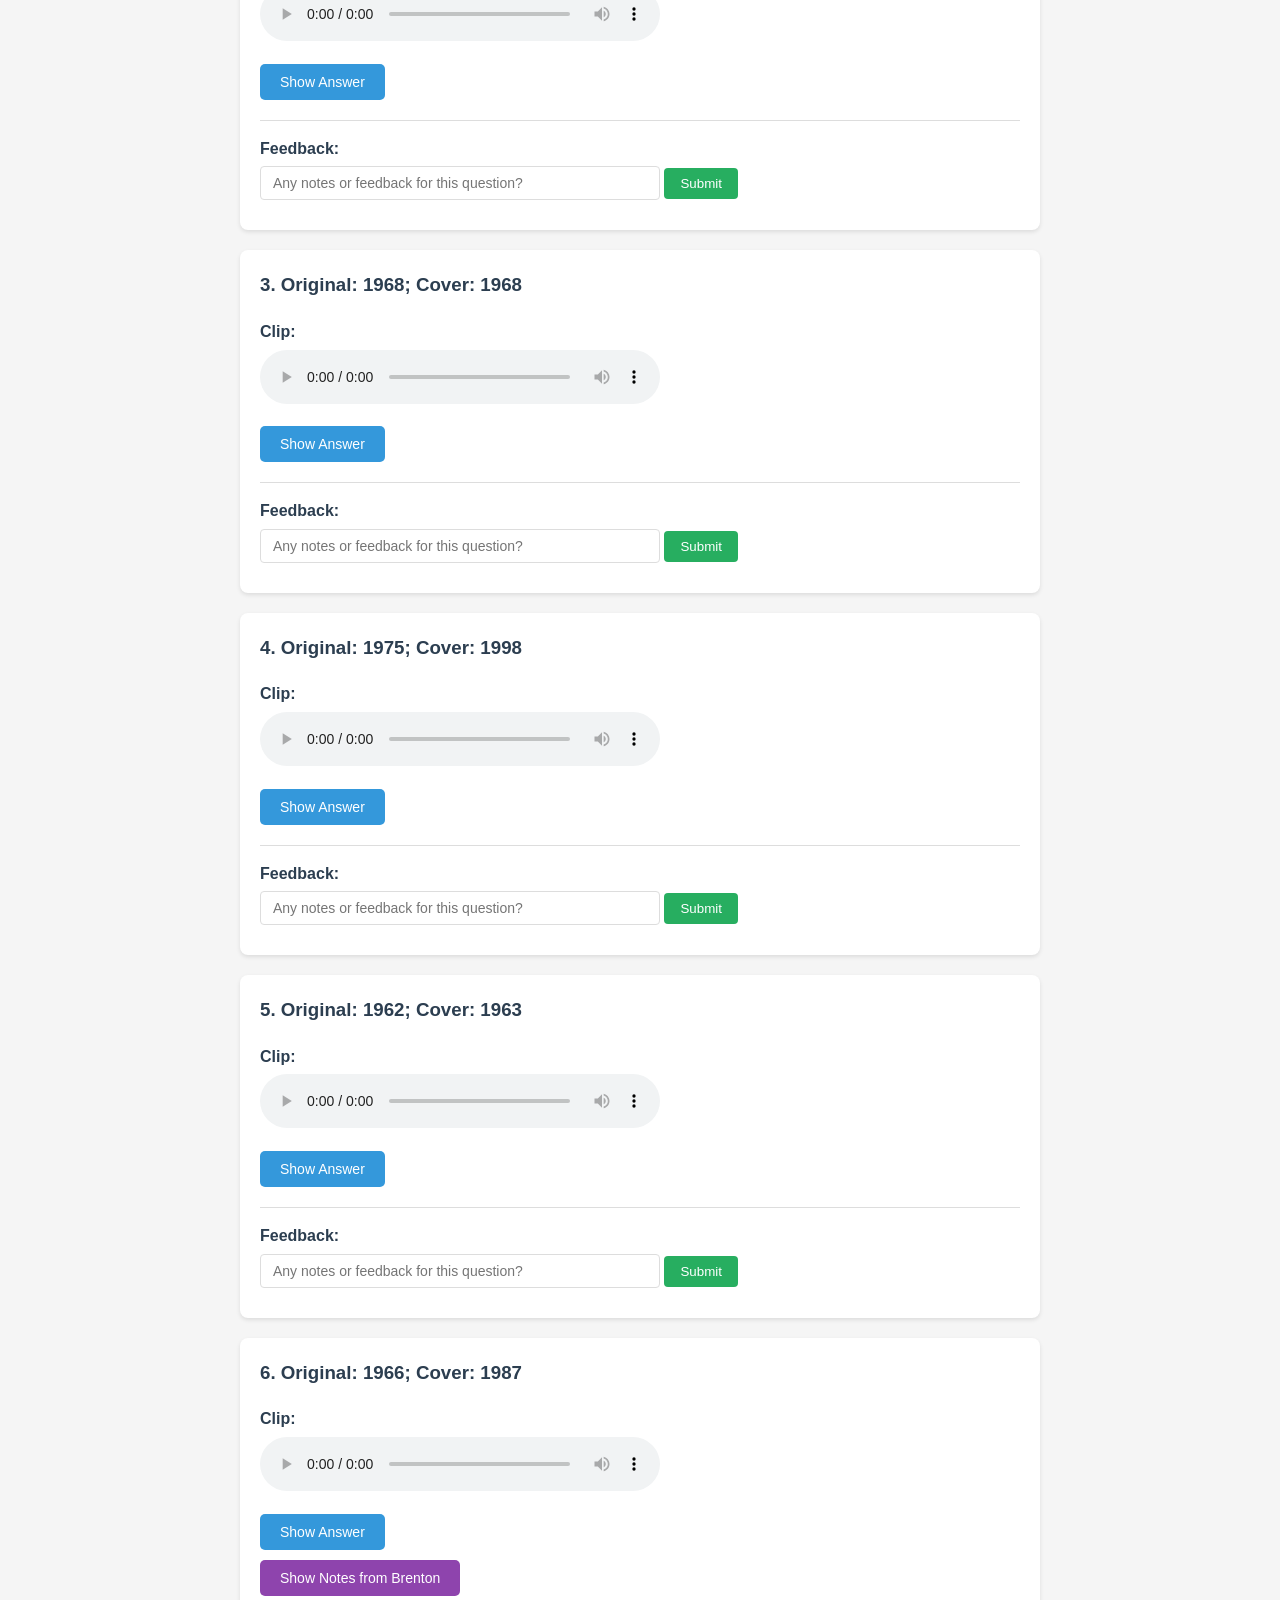
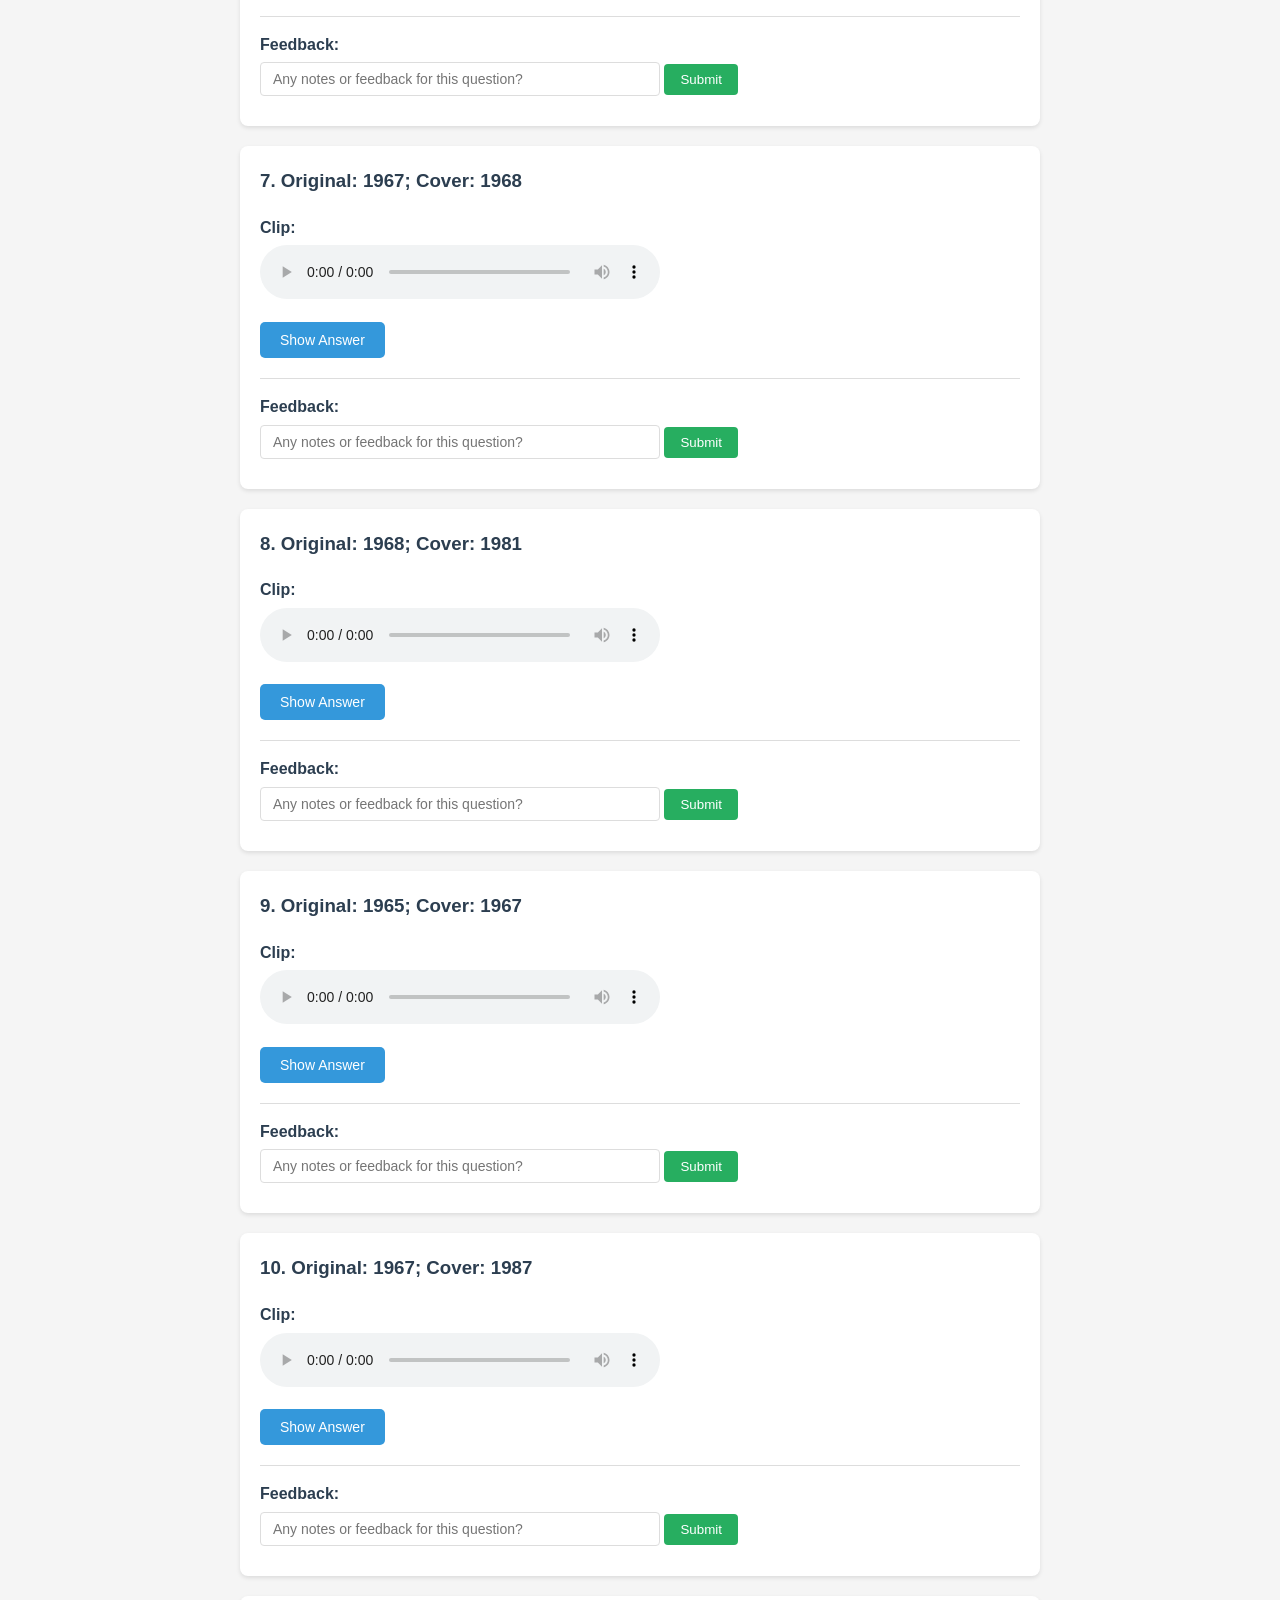
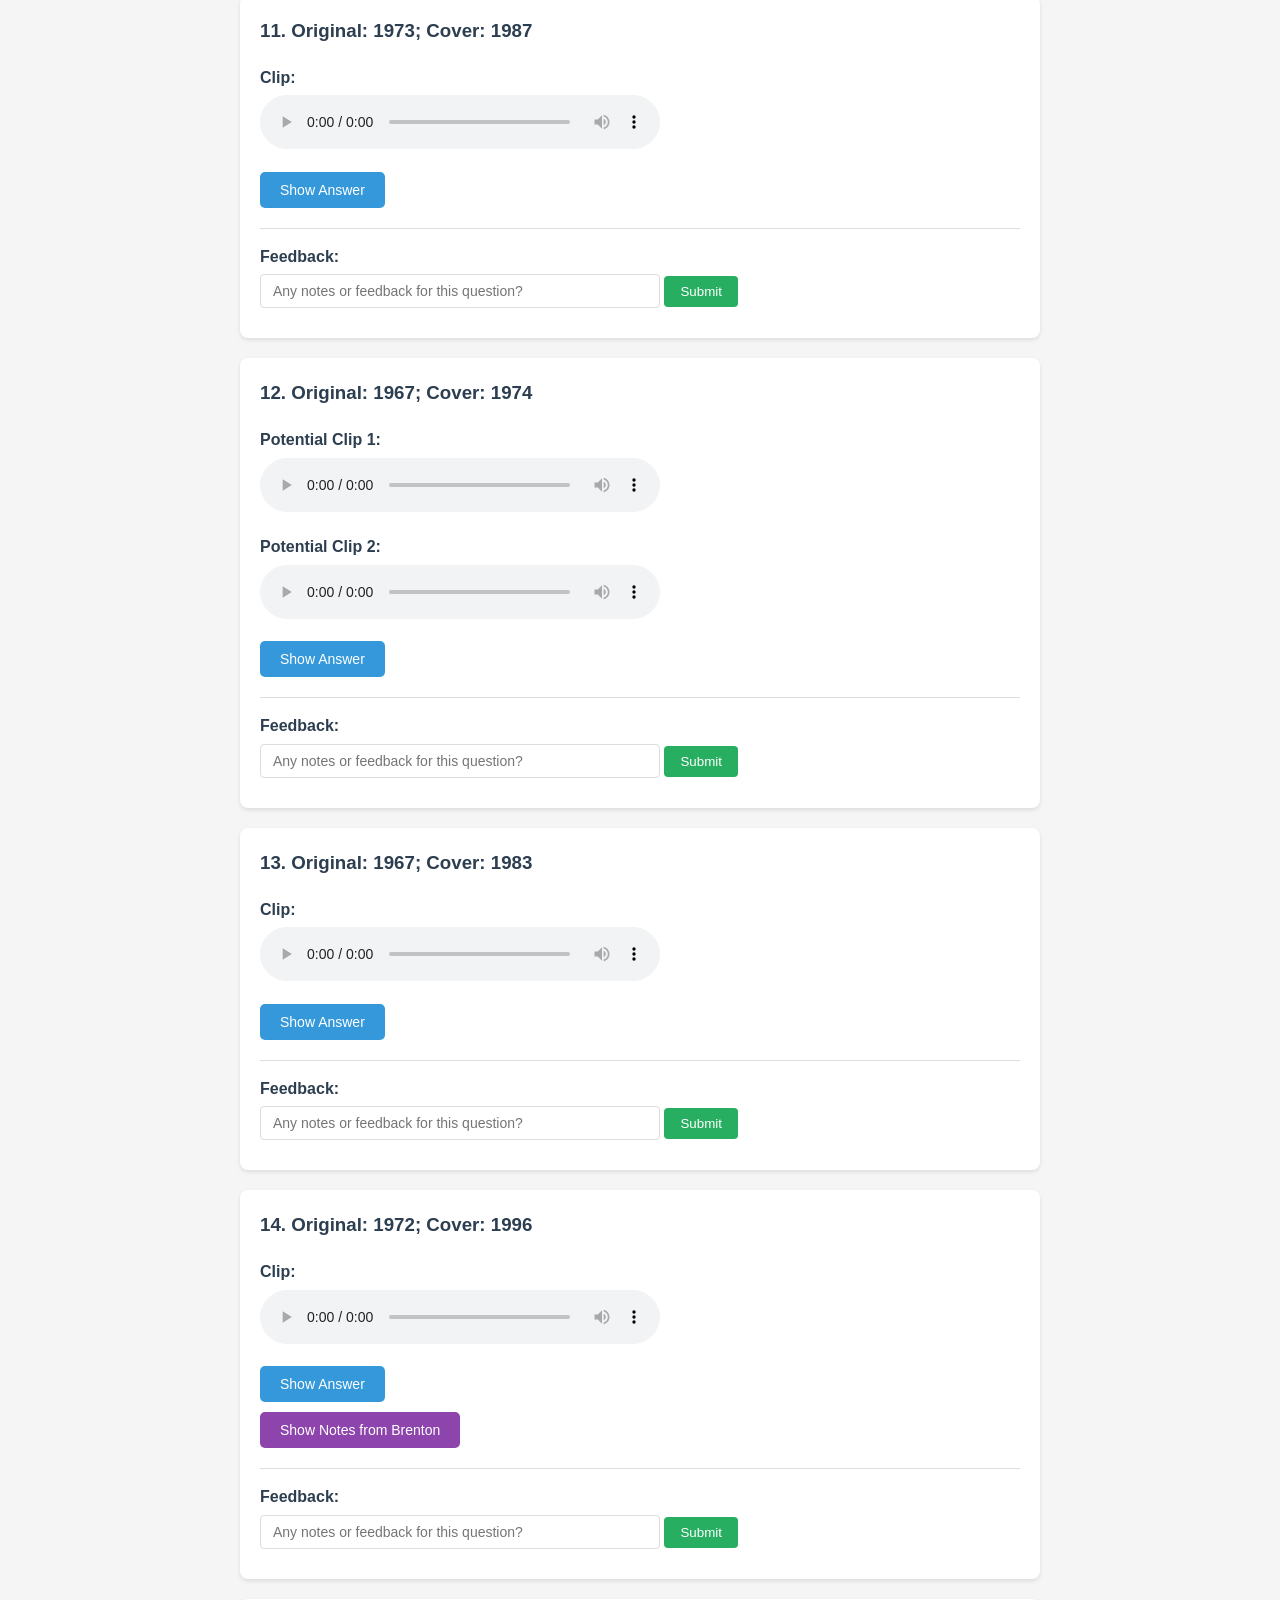
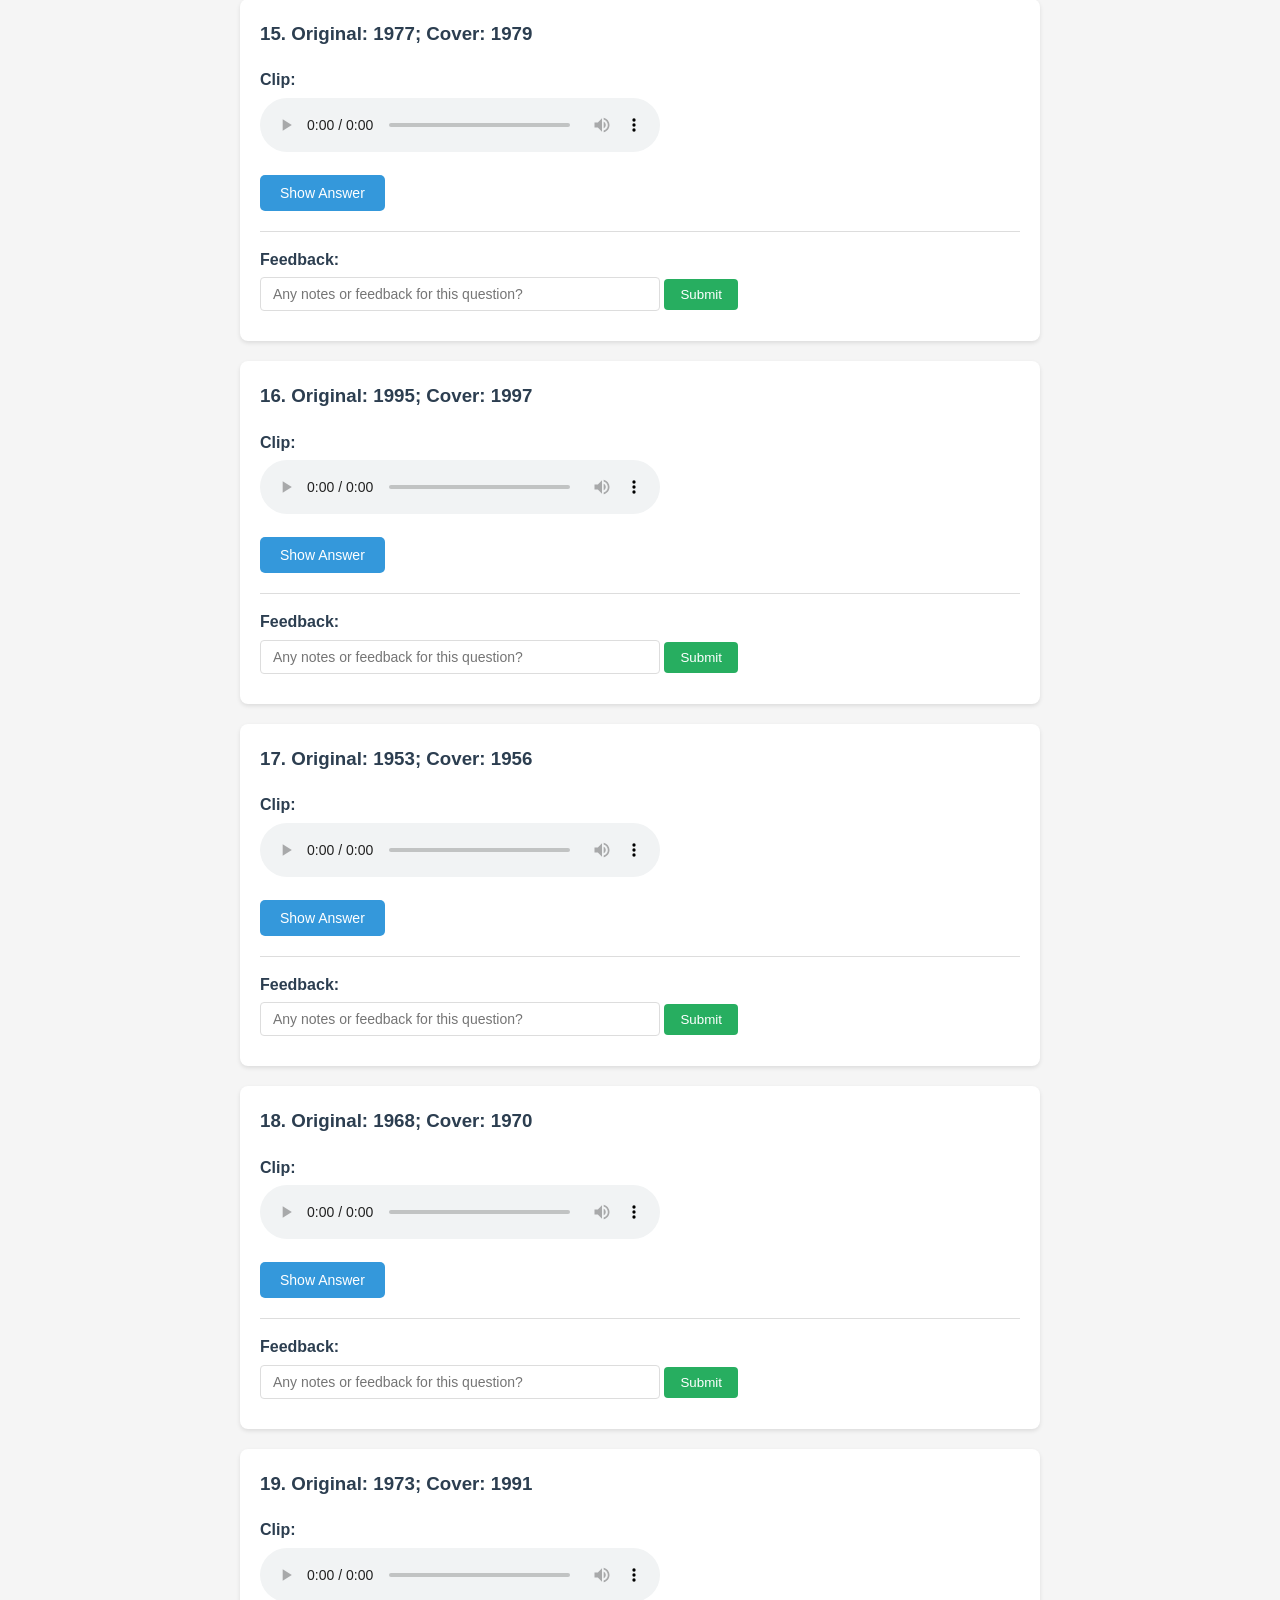
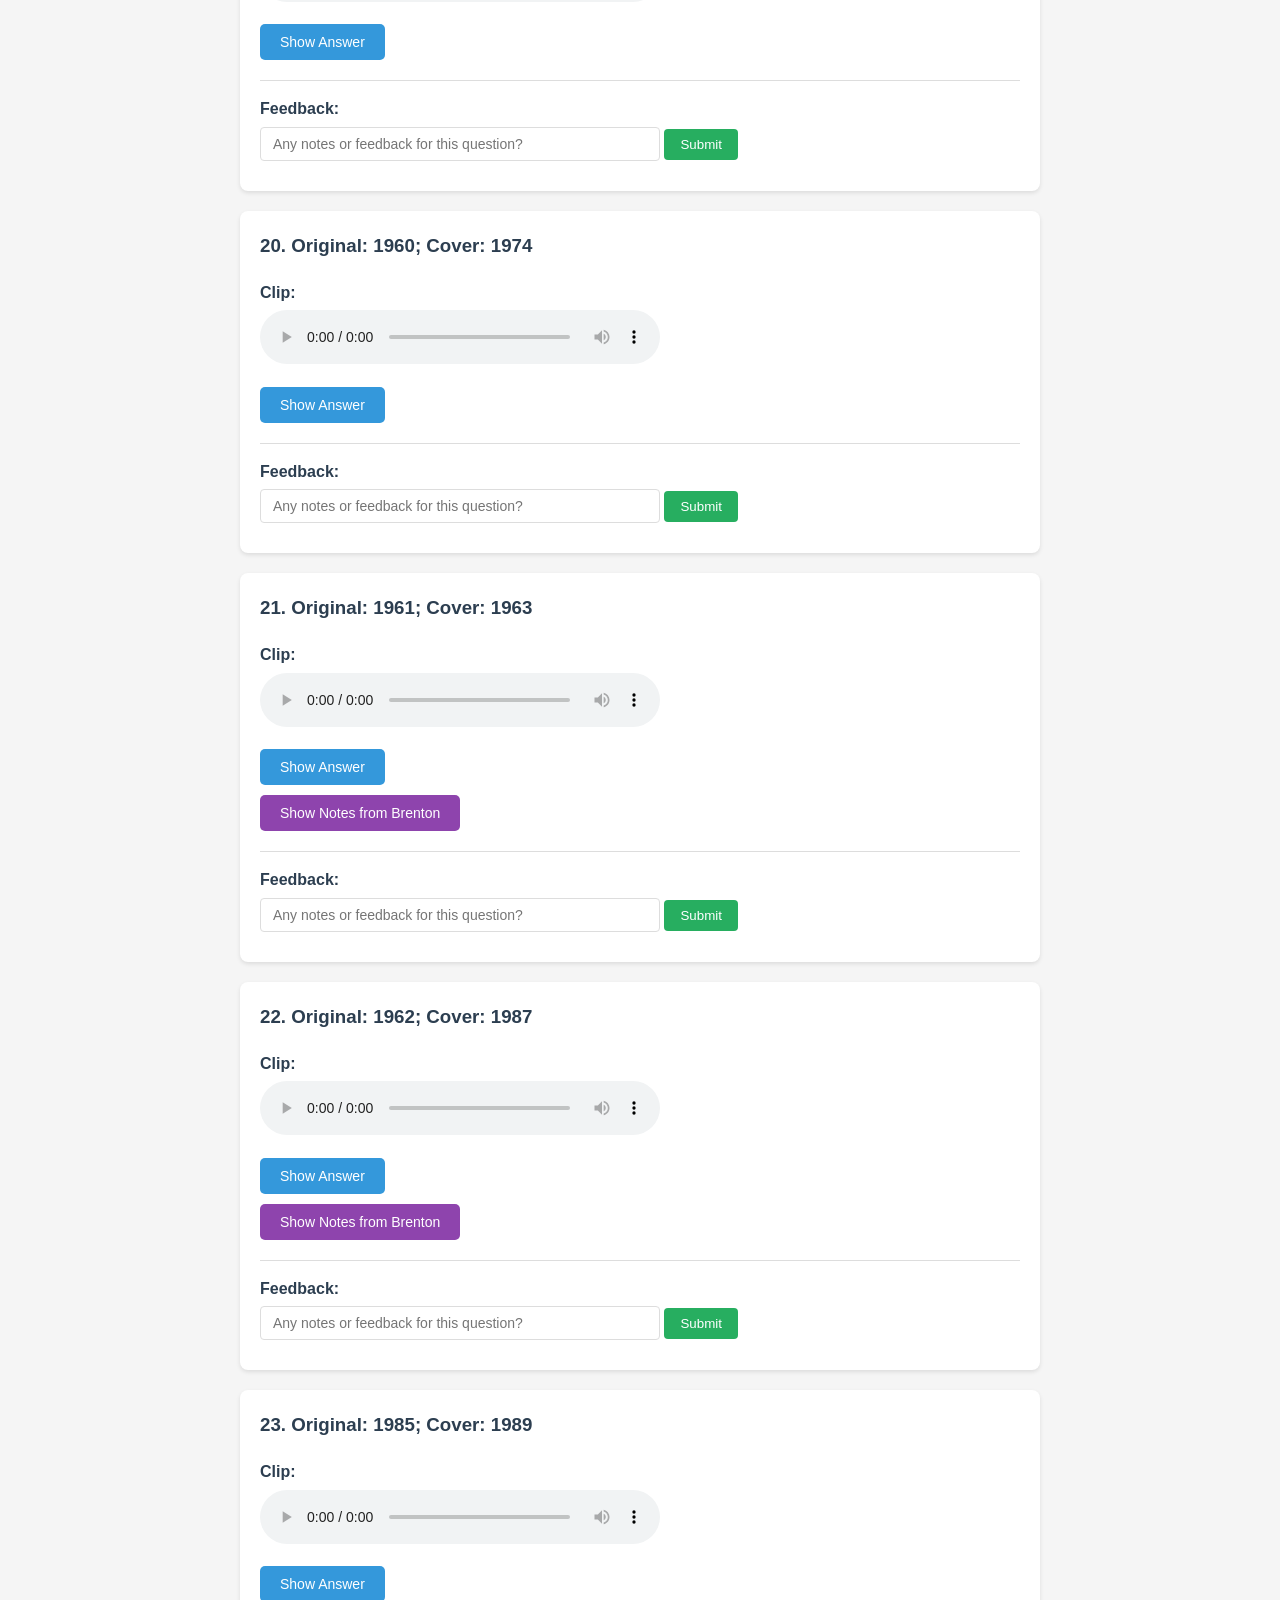
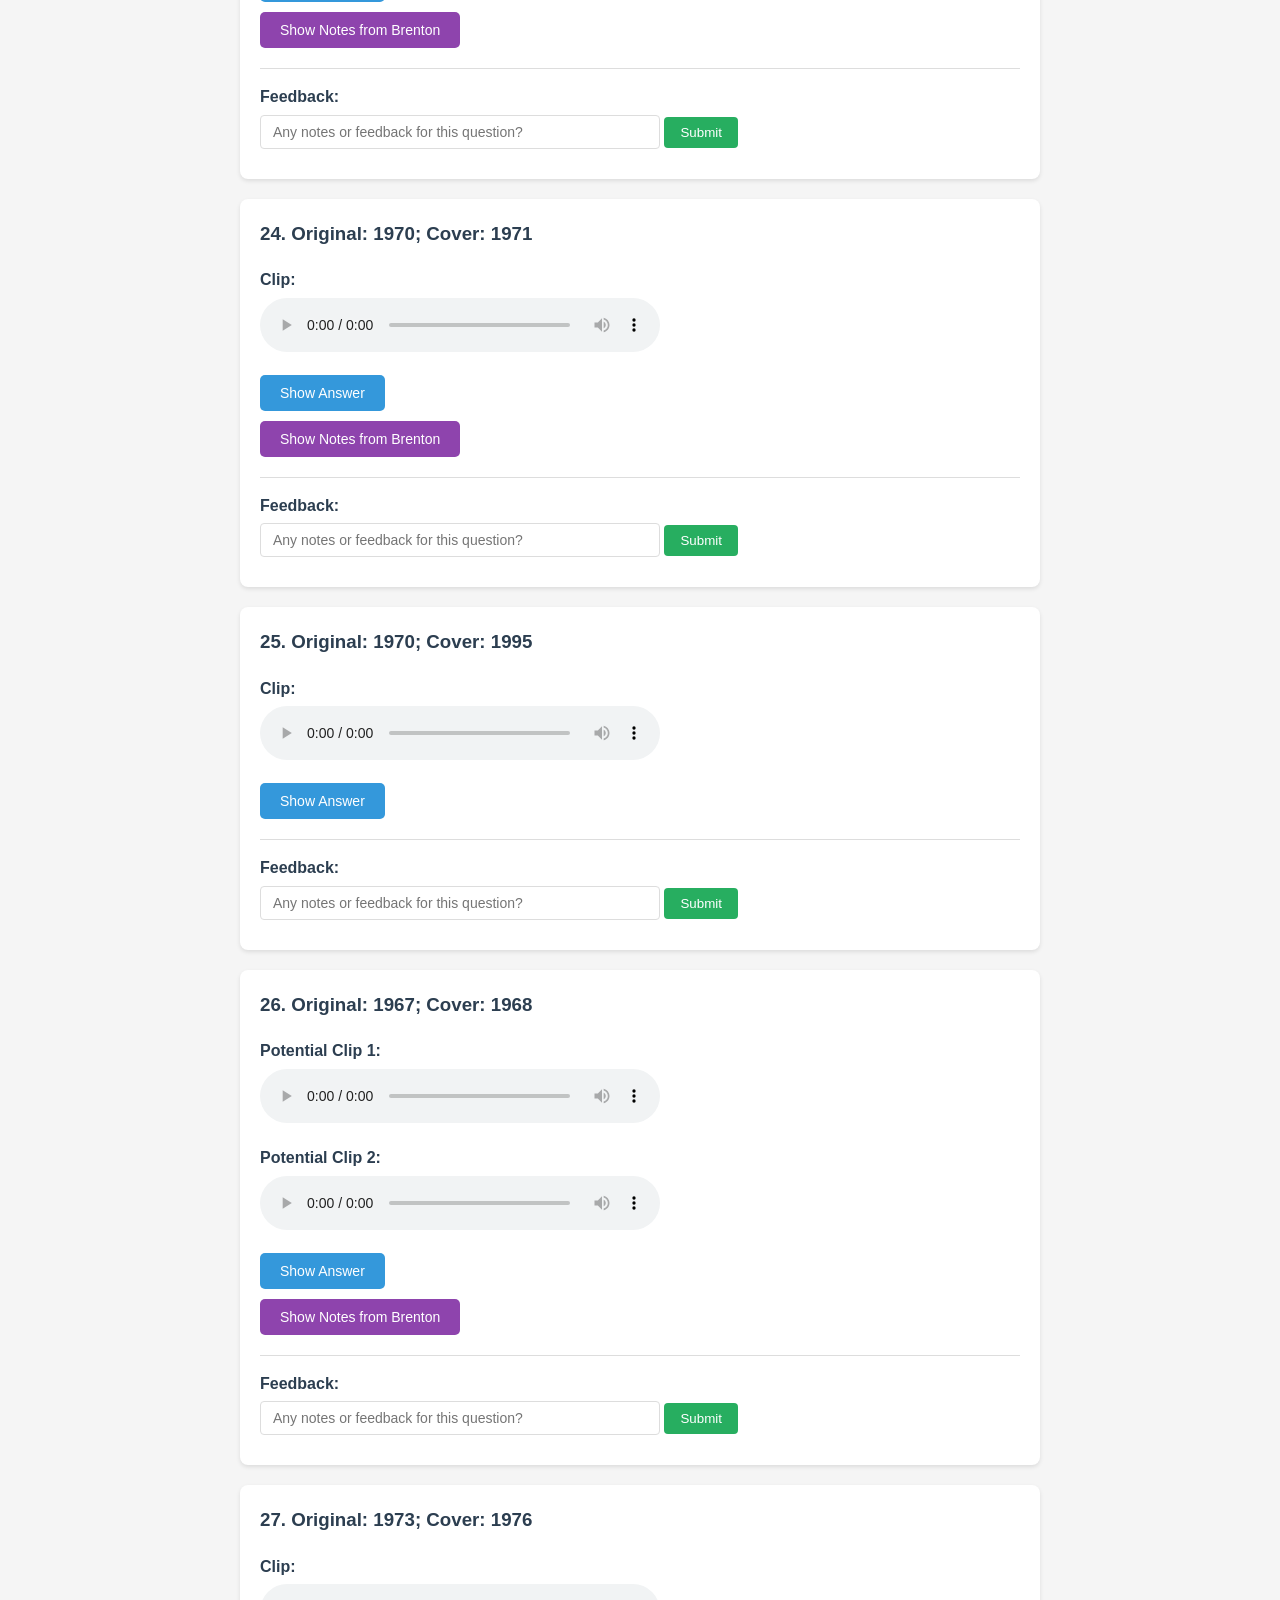
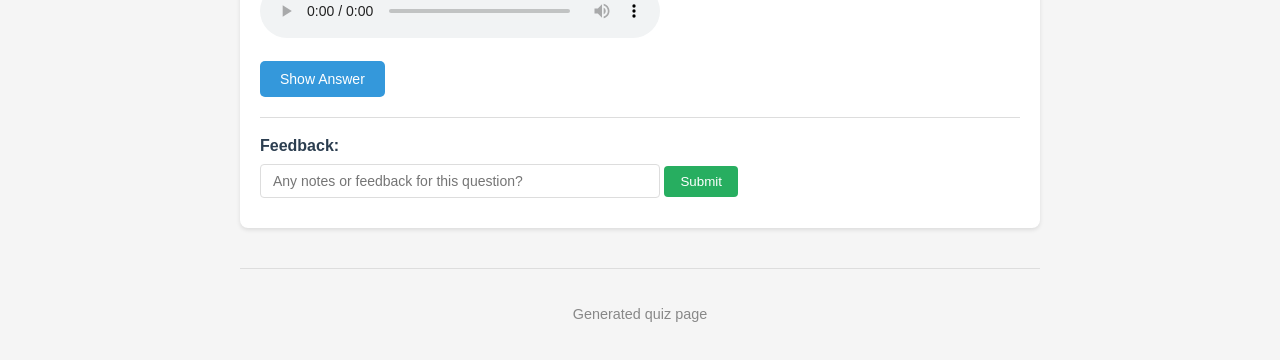
==== commit 113eae41: "fix markdown list rendering by preprocessing text Add preprocess_markdown() to insert blank lines be" ====
--- a/ll_covers/quizpage/output/quiz.html
+++ b/ll_covers/quizpage/output/quiz.html
@@ -194,8 +194,8 @@
         </header>
 
         <section class="instructions">
-            <div class="instructions-text"><p>Each question below contains has a snippet from a song that went on to have a well-known cover version by a different artist. We want the name of the artist that release the cover version, NOT the artist performing in the recorded sample.</p>
-<p>Some songs have inspired multiple well-known covers, so pay attention to the <em>year</em> of the cover as well.</p>
+            <div class="instructions-text"><p>Each question below contains has a snippet from a song that went on to have a well-known cover version by a different artist. We want the name of the <em>artist that released the cover version</em>, <em>not</em> the artist performing the recorded sample.
+Note that some songs have inspired multiple well-known covers, so pay attention to the <em>year</em> of the cover given in the question which sould narrow it down to a single cover.</p>
 <p>For example, if the question states 'Original: 1974; Cover: 1992.' and had this clip:</p></div>
 
         <div class="audio-player">
@@ -206,6 +206,7 @@
             </audio>
         </div>
 <div class="post-sample-text"><p>You should listen to that sample and figure out that it is the song <em>I Will Always Love You</em> (originally released by Dolly Parton in 1974). In 1992, it was covered in by Whitney Houston. So the correct answer should be "Whitney Houston".</p>
+<p>Other caveats/comments:</p>
 <ul>
 <li>
 <p>I need to whittle this down to a smaller set, so I've got a feedback box for each question. Let me know if the snippet i selected wasnt good (too hard/too easy), the cover wasn't sufficiently famous that you think people would know it, or whether if any of them are particulary interesting and that i should be sure to include it.</p>
@@ -216,66 +217,42 @@
 <li>
 <p>I've tried to avoid picking song clips that include the name of the song, but I'm not sure if that's important seeing that the answer is the <em>artist</em> and not the song. In some cases it'd make it too easy, but I'm not sure if I've made things needlessly hard by imposing that rule</p>
 </li>
+<li>
+<p>There are some duplicate artists in the originals and for answers. I'll make sure to avoid that in the final question set</p>
+</li>
 </ul></div>
         </section>
 
         <section class="questions">
             
-    <div class="question" data-question-number="1" data-question-title="Mony mony">
-        <h3>1.&nbsp;Original: 1968; Cover: 1981</h3>
-
-        <div class="audio-players">
-            
-        <div class="audio-player">
-            <label>Clip:</label>
-            <audio controls>
-                <source src="/Users/mcmenamin/Repos/sundries/ll_covers/data/trimmed/2c5d5ebbd0ad_13052_16352.mp3" type="audio/mpeg">
-                Your browser does not support the audio element.
-            </audio>
-        </div>
-        </div>
-
-        <div class="answer-section">
-            <button class="spoiler-toggle" onclick="toggleSpoiler(this)">
-                Show Answer
-            </button>
-            <div class="spoiler-content hidden">
-                <p class="answer">Billy Idol (Original: Tommy James &amp; The Shondells)</p>
-            </div>
-        </div>
-        
-        <div class="feedback-section">
-            <label for="feedback-1">Feedback:</label>
-            <input type="text"
-                   id="feedback-1"
-                   class="feedback-input"
-                   placeholder="Any notes or feedback for this question?">
-            <button class="feedback-submit" onclick="submitFeedback(1, 'Mony mony')">
-                Submit
-            </button>
-        </div>
-    </div>
-
-    <div class="question" data-question-number="2" data-question-title="Twist and shout">
-        <h3>2.&nbsp;Original: 1961; Cover: 1963</h3>
-
-        <div class="audio-players">
-            
-        <div class="audio-player">
-            <label>Clip:</label>
-            <audio controls>
-                <source src="/Users/mcmenamin/Repos/sundries/ll_covers/data/trimmed/47959cfa55c1_81889_92817.mp3" type="audio/mpeg">
-                Your browser does not support the audio element.
-            </audio>
-        </div>
-        </div>
-
-        <div class="answer-section">
-            <button class="spoiler-toggle" onclick="toggleSpoiler(this)">
-                Show Answer
-            </button>
-            <div class="spoiler-content hidden">
-                <p class="answer">The Beatles (Original: The Top Notes)</p>
+    <div class="question" data-question-number="1" data-question-title="Tainted love">
+        <h3>1.&nbsp;Original: 1965; Cover: 1981</h3>
+
+        <div class="audio-players">
+            
+        <div class="audio-player">
+            <label>Potential Clip 1:</label>
+            <audio controls>
+                <source src="/Users/mcmenamin/Repos/sundries/ll_covers/data/trimmed/d84fccf97178_3384_9696.mp3" type="audio/mpeg">
+                Your browser does not support the audio element.
+            </audio>
+        </div>
+
+        <div class="audio-player">
+            <label>Potential Clip 2:</label>
+            <audio controls>
+                <source src="/Users/mcmenamin/Repos/sundries/ll_covers/data/trimmed/d84fccf97178_89812_93937.mp3" type="audio/mpeg">
+                Your browser does not support the audio element.
+            </audio>
+        </div>
+        </div>
+
+        <div class="answer-section">
+            <button class="spoiler-toggle" onclick="toggleSpoiler(this)">
+                Show Answer
+            </button>
+            <div class="spoiler-content hidden">
+                <p class="answer">Soft Cell (Original: Gloria Jones)</p>
             </div>
         </div>
         
@@ -284,41 +261,76 @@
                 Show Notes from Brenton
             </button>
             <div class="spoiler-content hidden">
-                <p class="notes">There were lots of other covers after the Beatles version (like Salt &#x27;n&#x27; Peppa?!)</p>
-            </div>
-        </div>
+                <p class="notes">Marilyn Manson also covered (in 2001)</p>
+            </div>
+        </div>
+        <div class="feedback-section">
+            <label for="feedback-1">Feedback:</label>
+            <input type="text"
+                   id="feedback-1"
+                   class="feedback-input"
+                   placeholder="Any notes or feedback for this question?">
+            <button class="feedback-submit" onclick="submitFeedback(1, 'Tainted love')">
+                Submit
+            </button>
+        </div>
+    </div>
+
+    <div class="question" data-question-number="2" data-question-title="Feel the noize">
+        <h3>2.&nbsp;Original: 1973; Cover: 1983</h3>
+
+        <div class="audio-players">
+            
+        <div class="audio-player">
+            <label>Clip:</label>
+            <audio controls>
+                <source src="/Users/mcmenamin/Repos/sundries/ll_covers/data/trimmed/5393bce9f0c8_91933_108059.mp3" type="audio/mpeg">
+                Your browser does not support the audio element.
+            </audio>
+        </div>
+        </div>
+
+        <div class="answer-section">
+            <button class="spoiler-toggle" onclick="toggleSpoiler(this)">
+                Show Answer
+            </button>
+            <div class="spoiler-content hidden">
+                <p class="answer">Quiet Riot (Original: Slade)</p>
+            </div>
+        </div>
+        
         <div class="feedback-section">
             <label for="feedback-2">Feedback:</label>
             <input type="text"
                    id="feedback-2"
                    class="feedback-input"
                    placeholder="Any notes or feedback for this question?">
-            <button class="feedback-submit" onclick="submitFeedback(2, 'Twist and shout')">
-                Submit
-            </button>
-        </div>
-    </div>
-
-    <div class="question" data-question-number="3" data-question-title="Man who sold the world">
-        <h3>3.&nbsp;Original: 1970; Cover: 1995</h3>
-
-        <div class="audio-players">
-            
-        <div class="audio-player">
-            <label>Clip:</label>
-            <audio controls>
-                <source src="/Users/mcmenamin/Repos/sundries/ll_covers/data/trimmed/0a452fb995a2_51241_58769.mp3" type="audio/mpeg">
-                Your browser does not support the audio element.
-            </audio>
-        </div>
-        </div>
-
-        <div class="answer-section">
-            <button class="spoiler-toggle" onclick="toggleSpoiler(this)">
-                Show Answer
-            </button>
-            <div class="spoiler-content hidden">
-                <p class="answer">Nirvana (Original: David Bowie)</p>
+            <button class="feedback-submit" onclick="submitFeedback(2, 'Feel the noize')">
+                Submit
+            </button>
+        </div>
+    </div>
+
+    <div class="question" data-question-number="3" data-question-title="One">
+        <h3>3.&nbsp;Original: 1968; Cover: 1968</h3>
+
+        <div class="audio-players">
+            
+        <div class="audio-player">
+            <label>Clip:</label>
+            <audio controls>
+                <source src="/Users/mcmenamin/Repos/sundries/ll_covers/data/trimmed/f97c5d29941b_23661_38996.mp3" type="audio/mpeg">
+                Your browser does not support the audio element.
+            </audio>
+        </div>
+        </div>
+
+        <div class="answer-section">
+            <button class="spoiler-toggle" onclick="toggleSpoiler(this)">
+                Show Answer
+            </button>
+            <div class="spoiler-content hidden">
+                <p class="answer">Three Dog Night (Original: Harry Nillsson)</p>
             </div>
         </div>
         
@@ -328,32 +340,32 @@
                    id="feedback-3"
                    class="feedback-input"
                    placeholder="Any notes or feedback for this question?">
-            <button class="feedback-submit" onclick="submitFeedback(3, 'Man who sold the world')">
-                Submit
-            </button>
-        </div>
-    </div>
-
-    <div class="question" data-question-number="4" data-question-title="torn">
-        <h3>4.&nbsp;Original: 1995; Cover: 1997</h3>
-
-        <div class="audio-players">
-            
-        <div class="audio-player">
-            <label>Clip:</label>
-            <audio controls>
-                <source src="/Users/mcmenamin/Repos/sundries/ll_covers/data/trimmed/7d8acaac2172_99617_110564.mp3" type="audio/mpeg">
-                Your browser does not support the audio element.
-            </audio>
-        </div>
-        </div>
-
-        <div class="answer-section">
-            <button class="spoiler-toggle" onclick="toggleSpoiler(this)">
-                Show Answer
-            </button>
-            <div class="spoiler-content hidden">
-                <p class="answer">Natalie Imbruglia (Original: Ednaswap)</p>
+            <button class="feedback-submit" onclick="submitFeedback(3, 'One')">
+                Submit
+            </button>
+        </div>
+    </div>
+
+    <div class="question" data-question-number="4" data-question-title="Why can&#x27;t we be friends">
+        <h3>4.&nbsp;Original: 1975; Cover: 1998</h3>
+
+        <div class="audio-players">
+            
+        <div class="audio-player">
+            <label>Clip:</label>
+            <audio controls>
+                <source src="/Users/mcmenamin/Repos/sundries/ll_covers/data/trimmed/0f9339a7bedf_105746_116332.mp3" type="audio/mpeg">
+                Your browser does not support the audio element.
+            </audio>
+        </div>
+        </div>
+
+        <div class="answer-section">
+            <button class="spoiler-toggle" onclick="toggleSpoiler(this)">
+                Show Answer
+            </button>
+            <div class="spoiler-content hidden">
+                <p class="answer">Smashmouth (Original: War)</p>
             </div>
         </div>
         
@@ -363,32 +375,67 @@
                    id="feedback-4"
                    class="feedback-input"
                    placeholder="Any notes or feedback for this question?">
-            <button class="feedback-submit" onclick="submitFeedback(4, 'torn')">
-                Submit
-            </button>
-        </div>
-    </div>
-
-    <div class="question" data-question-number="5" data-question-title="Bobby McGee">
-        <h3>5.&nbsp;Original: 1970; Cover: 1971</h3>
-
-        <div class="audio-players">
-            
-        <div class="audio-player">
-            <label>Clip:</label>
-            <audio controls>
-                <source src="/Users/mcmenamin/Repos/sundries/ll_covers/data/trimmed/14bddb19e3d4_173295_179865.mp3" type="audio/mpeg">
-                Your browser does not support the audio element.
-            </audio>
-        </div>
-        </div>
-
-        <div class="answer-section">
-            <button class="spoiler-toggle" onclick="toggleSpoiler(this)">
-                Show Answer
-            </button>
-            <div class="spoiler-content hidden">
-                <p class="answer">Janis Joplin (Original: Gordon Lightfoot)</p>
+            <button class="feedback-submit" onclick="submitFeedback(4, 'Why can\'t we be friends')">
+                Submit
+            </button>
+        </div>
+    </div>
+
+    <div class="question" data-question-number="5" data-question-title="Ring of fire">
+        <h3>5.&nbsp;Original: 1962; Cover: 1963</h3>
+
+        <div class="audio-players">
+            
+        <div class="audio-player">
+            <label>Clip:</label>
+            <audio controls>
+                <source src="/Users/mcmenamin/Repos/sundries/ll_covers/data/trimmed/9fd82922eee3_60206_72788.mp3" type="audio/mpeg">
+                Your browser does not support the audio element.
+            </audio>
+        </div>
+        </div>
+
+        <div class="answer-section">
+            <button class="spoiler-toggle" onclick="toggleSpoiler(this)">
+                Show Answer
+            </button>
+            <div class="spoiler-content hidden">
+                <p class="answer">Johnny Cash (Original: Anita Carter)</p>
+            </div>
+        </div>
+        
+        <div class="feedback-section">
+            <label for="feedback-5">Feedback:</label>
+            <input type="text"
+                   id="feedback-5"
+                   class="feedback-input"
+                   placeholder="Any notes or feedback for this question?">
+            <button class="feedback-submit" onclick="submitFeedback(5, 'Ring of fire')">
+                Submit
+            </button>
+        </div>
+    </div>
+
+    <div class="question" data-question-number="6" data-question-title="hazy shade of winter">
+        <h3>6.&nbsp;Original: 1966; Cover: 1987</h3>
+
+        <div class="audio-players">
+            
+        <div class="audio-player">
+            <label>Clip:</label>
+            <audio controls>
+                <source src="/Users/mcmenamin/Repos/sundries/ll_covers/data/trimmed/f732d071754f_71707_80334.mp3" type="audio/mpeg">
+                Your browser does not support the audio element.
+            </audio>
+        </div>
+        </div>
+
+        <div class="answer-section">
+            <button class="spoiler-toggle" onclick="toggleSpoiler(this)">
+                Show Answer
+            </button>
+            <div class="spoiler-content hidden">
+                <p class="answer">The Bangles (Original: Simon &amp; Garfunkel)</p>
             </div>
         </div>
         
@@ -397,41 +444,294 @@
                 Show Notes from Brenton
             </button>
             <div class="spoiler-content hidden">
-                <p class="notes">I&#x27;m a little worried about the definition of &#x27;original&#x27; here. Kris Kristofferson wrote it, then Gordon lightfoot released a version in 1970. Then Kris and Janis BOTH released a version in 1971. Gordon is &quot;original&quot; if you go by first released, but it *feels* like Kris&#x27; should be the &#x27;original&#x27; because he wrote it.</p>
-            </div>
-        </div>
-        <div class="feedback-section">
-            <label for="feedback-5">Feedback:</label>
-            <input type="text"
-                   id="feedback-5"
-                   class="feedback-input"
-                   placeholder="Any notes or feedback for this question?">
-            <button class="feedback-submit" onclick="submitFeedback(5, 'Bobby McGee')">
-                Submit
-            </button>
-        </div>
-    </div>
-
-    <div class="question" data-question-number="6" data-question-title="hazy shade of winter">
-        <h3>6.&nbsp;Original: 1966; Cover: 1987</h3>
-
-        <div class="audio-players">
-            
-        <div class="audio-player">
-            <label>Clip:</label>
-            <audio controls>
-                <source src="/Users/mcmenamin/Repos/sundries/ll_covers/data/trimmed/f732d071754f_71707_80334.mp3" type="audio/mpeg">
-                Your browser does not support the audio element.
-            </audio>
-        </div>
-        </div>
-
-        <div class="answer-section">
-            <button class="spoiler-toggle" onclick="toggleSpoiler(this)">
-                Show Answer
-            </button>
-            <div class="spoiler-content hidden">
-                <p class="answer">The Bangles (Original: Simon &amp; Garfunkel)</p>
+                <p class="notes">This is another one where it *is* a famous cover, I worry that the original is too well known on its own</p>
+            </div>
+        </div>
+        <div class="feedback-section">
+            <label for="feedback-6">Feedback:</label>
+            <input type="text"
+                   id="feedback-6"
+                   class="feedback-input"
+                   placeholder="Any notes or feedback for this question?">
+            <button class="feedback-submit" onclick="submitFeedback(6, 'hazy shade of winter')">
+                Submit
+            </button>
+        </div>
+    </div>
+
+    <div class="question" data-question-number="7" data-question-title="Watchtower">
+        <h3>7.&nbsp;Original: 1967; Cover: 1968</h3>
+
+        <div class="audio-players">
+            
+        <div class="audio-player">
+            <label>Clip:</label>
+            <audio controls>
+                <source src="/Users/mcmenamin/Repos/sundries/ll_covers/data/trimmed/2275d0f0b4b5_96703_104484.mp3" type="audio/mpeg">
+                Your browser does not support the audio element.
+            </audio>
+        </div>
+        </div>
+
+        <div class="answer-section">
+            <button class="spoiler-toggle" onclick="toggleSpoiler(this)">
+                Show Answer
+            </button>
+            <div class="spoiler-content hidden">
+                <p class="answer">Jimi Hendrix (Original: Bob Dylan)</p>
+            </div>
+        </div>
+        
+        <div class="feedback-section">
+            <label for="feedback-7">Feedback:</label>
+            <input type="text"
+                   id="feedback-7"
+                   class="feedback-input"
+                   placeholder="Any notes or feedback for this question?">
+            <button class="feedback-submit" onclick="submitFeedback(7, 'Watchtower')">
+                Submit
+            </button>
+        </div>
+    </div>
+
+    <div class="question" data-question-number="8" data-question-title="Mony mony">
+        <h3>8.&nbsp;Original: 1968; Cover: 1981</h3>
+
+        <div class="audio-players">
+            
+        <div class="audio-player">
+            <label>Clip:</label>
+            <audio controls>
+                <source src="/Users/mcmenamin/Repos/sundries/ll_covers/data/trimmed/2c5d5ebbd0ad_13052_16352.mp3" type="audio/mpeg">
+                Your browser does not support the audio element.
+            </audio>
+        </div>
+        </div>
+
+        <div class="answer-section">
+            <button class="spoiler-toggle" onclick="toggleSpoiler(this)">
+                Show Answer
+            </button>
+            <div class="spoiler-content hidden">
+                <p class="answer">Billy Idol (Original: Tommy James &amp; The Shondells)</p>
+            </div>
+        </div>
+        
+        <div class="feedback-section">
+            <label for="feedback-8">Feedback:</label>
+            <input type="text"
+                   id="feedback-8"
+                   class="feedback-input"
+                   placeholder="Any notes or feedback for this question?">
+            <button class="feedback-submit" onclick="submitFeedback(8, 'Mony mony')">
+                Submit
+            </button>
+        </div>
+    </div>
+
+    <div class="question" data-question-number="9" data-question-title="Respect">
+        <h3>9.&nbsp;Original: 1965; Cover: 1967</h3>
+
+        <div class="audio-players">
+            
+        <div class="audio-player">
+            <label>Clip:</label>
+            <audio controls>
+                <source src="/Users/mcmenamin/Repos/sundries/ll_covers/data/trimmed/adb00236071c_59157_61515.mp3" type="audio/mpeg">
+                Your browser does not support the audio element.
+            </audio>
+        </div>
+        </div>
+
+        <div class="answer-section">
+            <button class="spoiler-toggle" onclick="toggleSpoiler(this)">
+                Show Answer
+            </button>
+            <div class="spoiler-content hidden">
+                <p class="answer">Aretha Franklin (Original: Otis Redding)</p>
+            </div>
+        </div>
+        
+        <div class="feedback-section">
+            <label for="feedback-9">Feedback:</label>
+            <input type="text"
+                   id="feedback-9"
+                   class="feedback-input"
+                   placeholder="Any notes or feedback for this question?">
+            <button class="feedback-submit" onclick="submitFeedback(9, 'Respect')">
+                Submit
+            </button>
+        </div>
+    </div>
+
+    <div class="question" data-question-number="10" data-question-title="I think we&#x27;re alone now">
+        <h3>10.&nbsp;Original: 1967; Cover: 1987</h3>
+
+        <div class="audio-players">
+            
+        <div class="audio-player">
+            <label>Clip:</label>
+            <audio controls>
+                <source src="/Users/mcmenamin/Repos/sundries/ll_covers/data/trimmed/ceafa66b2d15_22345_37573.mp3" type="audio/mpeg">
+                Your browser does not support the audio element.
+            </audio>
+        </div>
+        </div>
+
+        <div class="answer-section">
+            <button class="spoiler-toggle" onclick="toggleSpoiler(this)">
+                Show Answer
+            </button>
+            <div class="spoiler-content hidden">
+                <p class="answer">Tiffany (Original: Tommy James &amp; The Shondells)</p>
+            </div>
+        </div>
+        
+        <div class="feedback-section">
+            <label for="feedback-10">Feedback:</label>
+            <input type="text"
+                   id="feedback-10"
+                   class="feedback-input"
+                   placeholder="Any notes or feedback for this question?">
+            <button class="feedback-submit" onclick="submitFeedback(10, 'I think we\'re alone now')">
+                Submit
+            </button>
+        </div>
+    </div>
+
+    <div class="question" data-question-number="11" data-question-title="knockin on heavens door">
+        <h3>11.&nbsp;Original: 1973; Cover: 1987</h3>
+
+        <div class="audio-players">
+            
+        <div class="audio-player">
+            <label>Clip:</label>
+            <audio controls>
+                <source src="/Users/mcmenamin/Repos/sundries/ll_covers/data/trimmed/cb35735fa59f_84280_95451.mp3" type="audio/mpeg">
+                Your browser does not support the audio element.
+            </audio>
+        </div>
+        </div>
+
+        <div class="answer-section">
+            <button class="spoiler-toggle" onclick="toggleSpoiler(this)">
+                Show Answer
+            </button>
+            <div class="spoiler-content hidden">
+                <p class="answer">Guns &#x27;n&#x27; Roses (Original: Bob Dylan)</p>
+            </div>
+        </div>
+        
+        <div class="feedback-section">
+            <label for="feedback-11">Feedback:</label>
+            <input type="text"
+                   id="feedback-11"
+                   class="feedback-input"
+                   placeholder="Any notes or feedback for this question?">
+            <button class="feedback-submit" onclick="submitFeedback(11, 'knockin on heavens door')">
+                Submit
+            </button>
+        </div>
+    </div>
+
+    <div class="question" data-question-number="12" data-question-title="Some kind of wonderful">
+        <h3>12.&nbsp;Original: 1967; Cover: 1974</h3>
+
+        <div class="audio-players">
+            
+        <div class="audio-player">
+            <label>Potential Clip 1:</label>
+            <audio controls>
+                <source src="/Users/mcmenamin/Repos/sundries/ll_covers/data/trimmed/f8a86e08e2a7_205_8167.mp3" type="audio/mpeg">
+                Your browser does not support the audio element.
+            </audio>
+        </div>
+
+        <div class="audio-player">
+            <label>Potential Clip 2:</label>
+            <audio controls>
+                <source src="/Users/mcmenamin/Repos/sundries/ll_covers/data/trimmed/f8a86e08e2a7_36775_46380.mp3" type="audio/mpeg">
+                Your browser does not support the audio element.
+            </audio>
+        </div>
+        </div>
+
+        <div class="answer-section">
+            <button class="spoiler-toggle" onclick="toggleSpoiler(this)">
+                Show Answer
+            </button>
+            <div class="spoiler-content hidden">
+                <p class="answer">Grand Funk Railrod (Original: Soul Brothers Six)</p>
+            </div>
+        </div>
+        
+        <div class="feedback-section">
+            <label for="feedback-12">Feedback:</label>
+            <input type="text"
+                   id="feedback-12"
+                   class="feedback-input"
+                   placeholder="Any notes or feedback for this question?">
+            <button class="feedback-submit" onclick="submitFeedback(12, 'Some kind of wonderful')">
+                Submit
+            </button>
+        </div>
+    </div>
+
+    <div class="question" data-question-number="13" data-question-title="Red red wine">
+        <h3>13.&nbsp;Original: 1967; Cover: 1983</h3>
+
+        <div class="audio-players">
+            
+        <div class="audio-player">
+            <label>Clip:</label>
+            <audio controls>
+                <source src="/Users/mcmenamin/Repos/sundries/ll_covers/data/trimmed/2246c57db917_132165_159544.mp3" type="audio/mpeg">
+                Your browser does not support the audio element.
+            </audio>
+        </div>
+        </div>
+
+        <div class="answer-section">
+            <button class="spoiler-toggle" onclick="toggleSpoiler(this)">
+                Show Answer
+            </button>
+            <div class="spoiler-content hidden">
+                <p class="answer">UB40 (Original: Neil Diamond)</p>
+            </div>
+        </div>
+        
+        <div class="feedback-section">
+            <label for="feedback-13">Feedback:</label>
+            <input type="text"
+                   id="feedback-13"
+                   class="feedback-input"
+                   placeholder="Any notes or feedback for this question?">
+            <button class="feedback-submit" onclick="submitFeedback(13, 'Red red wine')">
+                Submit
+            </button>
+        </div>
+    </div>
+
+    <div class="question" data-question-number="14" data-question-title="Killing me softly">
+        <h3>14.&nbsp;Original: 1972; Cover: 1996</h3>
+
+        <div class="audio-players">
+            
+        <div class="audio-player">
+            <label>Clip:</label>
+            <audio controls>
+                <source src="/Users/mcmenamin/Repos/sundries/ll_covers/data/trimmed/8595041f7ab1_82471_101893.mp3" type="audio/mpeg">
+                Your browser does not support the audio element.
+            </audio>
+        </div>
+        </div>
+
+        <div class="answer-section">
+            <button class="spoiler-toggle" onclick="toggleSpoiler(this)">
+                Show Answer
+            </button>
+            <div class="spoiler-content hidden">
+                <p class="answer">Fugees (Original: Lori Lieberman)</p>
             </div>
         </div>
         
@@ -440,41 +740,251 @@
                 Show Notes from Brenton
             </button>
             <div class="spoiler-content hidden">
-                <p class="notes">This is another one where it *is* a famous cover, I worry that the original is too well known on its own</p>
-            </div>
-        </div>
-        <div class="feedback-section">
-            <label for="feedback-6">Feedback:</label>
-            <input type="text"
-                   id="feedback-6"
-                   class="feedback-input"
-                   placeholder="Any notes or feedback for this question?">
-            <button class="feedback-submit" onclick="submitFeedback(6, 'hazy shade of winter')">
-                Submit
-            </button>
-        </div>
-    </div>
-
-    <div class="question" data-question-number="7" data-question-title="The loco-motion">
-        <h3>7.&nbsp;Original: 1962; Cover: 1987</h3>
-
-        <div class="audio-players">
-            
-        <div class="audio-player">
-            <label>Clip:</label>
-            <audio controls>
-                <source src="/Users/mcmenamin/Repos/sundries/ll_covers/data/trimmed/29702f8e652b_8453_13847.mp3" type="audio/mpeg">
-                Your browser does not support the audio element.
-            </audio>
-        </div>
-        </div>
-
-        <div class="answer-section">
-            <button class="spoiler-toggle" onclick="toggleSpoiler(this)">
-                Show Answer
-            </button>
-            <div class="spoiler-content hidden">
-                <p class="answer">Kyline Minogue (Original: Little Eva)</p>
+                <p class="notes">Roberta Flack had a cover in 1973 that was bigger than the original and it&#x27;s pretty clear that the fugees were more inspired by that one</p>
+            </div>
+        </div>
+        <div class="feedback-section">
+            <label for="feedback-14">Feedback:</label>
+            <input type="text"
+                   id="feedback-14"
+                   class="feedback-input"
+                   placeholder="Any notes or feedback for this question?">
+            <button class="feedback-submit" onclick="submitFeedback(14, 'Killing me softly')">
+                Submit
+            </button>
+        </div>
+    </div>
+
+    <div class="question" data-question-number="15" data-question-title="New York New York">
+        <h3>15.&nbsp;Original: 1977; Cover: 1979</h3>
+
+        <div class="audio-players">
+            
+        <div class="audio-player">
+            <label>Clip:</label>
+            <audio controls>
+                <source src="/Users/mcmenamin/Repos/sundries/ll_covers/data/trimmed/c53df944379b_139346_148735.mp3" type="audio/mpeg">
+                Your browser does not support the audio element.
+            </audio>
+        </div>
+        </div>
+
+        <div class="answer-section">
+            <button class="spoiler-toggle" onclick="toggleSpoiler(this)">
+                Show Answer
+            </button>
+            <div class="spoiler-content hidden">
+                <p class="answer">Frank Sinatra (Original: Liza Minelli)</p>
+            </div>
+        </div>
+        
+        <div class="feedback-section">
+            <label for="feedback-15">Feedback:</label>
+            <input type="text"
+                   id="feedback-15"
+                   class="feedback-input"
+                   placeholder="Any notes or feedback for this question?">
+            <button class="feedback-submit" onclick="submitFeedback(15, 'New York New York')">
+                Submit
+            </button>
+        </div>
+    </div>
+
+    <div class="question" data-question-number="16" data-question-title="torn">
+        <h3>16.&nbsp;Original: 1995; Cover: 1997</h3>
+
+        <div class="audio-players">
+            
+        <div class="audio-player">
+            <label>Clip:</label>
+            <audio controls>
+                <source src="/Users/mcmenamin/Repos/sundries/ll_covers/data/trimmed/7d8acaac2172_99617_110564.mp3" type="audio/mpeg">
+                Your browser does not support the audio element.
+            </audio>
+        </div>
+        </div>
+
+        <div class="answer-section">
+            <button class="spoiler-toggle" onclick="toggleSpoiler(this)">
+                Show Answer
+            </button>
+            <div class="spoiler-content hidden">
+                <p class="answer">Natalie Imbruglia (Original: Ednaswap)</p>
+            </div>
+        </div>
+        
+        <div class="feedback-section">
+            <label for="feedback-16">Feedback:</label>
+            <input type="text"
+                   id="feedback-16"
+                   class="feedback-input"
+                   placeholder="Any notes or feedback for this question?">
+            <button class="feedback-submit" onclick="submitFeedback(16, 'torn')">
+                Submit
+            </button>
+        </div>
+    </div>
+
+    <div class="question" data-question-number="17" data-question-title="Elvis something">
+        <h3>17.&nbsp;Original: 1953; Cover: 1956</h3>
+
+        <div class="audio-players">
+            
+        <div class="audio-player">
+            <label>Clip:</label>
+            <audio controls>
+                <source src="/Users/mcmenamin/Repos/sundries/ll_covers/data/trimmed/78e03c8534af_155402_164682.mp3" type="audio/mpeg">
+                Your browser does not support the audio element.
+            </audio>
+        </div>
+        </div>
+
+        <div class="answer-section">
+            <button class="spoiler-toggle" onclick="toggleSpoiler(this)">
+                Show Answer
+            </button>
+            <div class="spoiler-content hidden">
+                <p class="answer">Elvis (Original: Big Mama Thornton)</p>
+            </div>
+        </div>
+        
+        <div class="feedback-section">
+            <label for="feedback-17">Feedback:</label>
+            <input type="text"
+                   id="feedback-17"
+                   class="feedback-input"
+                   placeholder="Any notes or feedback for this question?">
+            <button class="feedback-submit" onclick="submitFeedback(17, 'Elvis something')">
+                Submit
+            </button>
+        </div>
+    </div>
+
+    <div class="question" data-question-number="18" data-question-title="Black magic woman">
+        <h3>18.&nbsp;Original: 1968; Cover: 1970</h3>
+
+        <div class="audio-players">
+            
+        <div class="audio-player">
+            <label>Clip:</label>
+            <audio controls>
+                <source src="/Users/mcmenamin/Repos/sundries/ll_covers/data/trimmed/dd0428b5e4b7_102726_112452.mp3" type="audio/mpeg">
+                Your browser does not support the audio element.
+            </audio>
+        </div>
+        </div>
+
+        <div class="answer-section">
+            <button class="spoiler-toggle" onclick="toggleSpoiler(this)">
+                Show Answer
+            </button>
+            <div class="spoiler-content hidden">
+                <p class="answer">Santana (Original: Fleetwood Mac)</p>
+            </div>
+        </div>
+        
+        <div class="feedback-section">
+            <label for="feedback-18">Feedback:</label>
+            <input type="text"
+                   id="feedback-18"
+                   class="feedback-input"
+                   placeholder="Any notes or feedback for this question?">
+            <button class="feedback-submit" onclick="submitFeedback(18, 'Black magic woman')">
+                Submit
+            </button>
+        </div>
+    </div>
+
+    <div class="question" data-question-number="19" data-question-title="live and let die">
+        <h3>19.&nbsp;Original: 1973; Cover: 1991</h3>
+
+        <div class="audio-players">
+            
+        <div class="audio-player">
+            <label>Clip:</label>
+            <audio controls>
+                <source src="/Users/mcmenamin/Repos/sundries/ll_covers/data/trimmed/0b2e5d6ae886_46830_59458.mp3" type="audio/mpeg">
+                Your browser does not support the audio element.
+            </audio>
+        </div>
+        </div>
+
+        <div class="answer-section">
+            <button class="spoiler-toggle" onclick="toggleSpoiler(this)">
+                Show Answer
+            </button>
+            <div class="spoiler-content hidden">
+                <p class="answer">Guns &#x27;n&#x27; Roses (Original: Wings)</p>
+            </div>
+        </div>
+        
+        <div class="feedback-section">
+            <label for="feedback-19">Feedback:</label>
+            <input type="text"
+                   id="feedback-19"
+                   class="feedback-input"
+                   placeholder="Any notes or feedback for this question?">
+            <button class="feedback-submit" onclick="submitFeedback(19, 'live and let die')">
+                Submit
+            </button>
+        </div>
+    </div>
+
+    <div class="question" data-question-number="20" data-question-title="Love hurts">
+        <h3>20.&nbsp;Original: 1960; Cover: 1974</h3>
+
+        <div class="audio-players">
+            
+        <div class="audio-player">
+            <label>Clip:</label>
+            <audio controls>
+                <source src="/Users/mcmenamin/Repos/sundries/ll_covers/data/trimmed/d4ce00042024_29057_42040.mp3" type="audio/mpeg">
+                Your browser does not support the audio element.
+            </audio>
+        </div>
+        </div>
+
+        <div class="answer-section">
+            <button class="spoiler-toggle" onclick="toggleSpoiler(this)">
+                Show Answer
+            </button>
+            <div class="spoiler-content hidden">
+                <p class="answer">Nazareth (Original: Everly Brothers)</p>
+            </div>
+        </div>
+        
+        <div class="feedback-section">
+            <label for="feedback-20">Feedback:</label>
+            <input type="text"
+                   id="feedback-20"
+                   class="feedback-input"
+                   placeholder="Any notes or feedback for this question?">
+            <button class="feedback-submit" onclick="submitFeedback(20, 'Love hurts')">
+                Submit
+            </button>
+        </div>
+    </div>
+
+    <div class="question" data-question-number="21" data-question-title="Twist and shout">
+        <h3>21.&nbsp;Original: 1961; Cover: 1963</h3>
+
+        <div class="audio-players">
+            
+        <div class="audio-player">
+            <label>Clip:</label>
+            <audio controls>
+                <source src="/Users/mcmenamin/Repos/sundries/ll_covers/data/trimmed/47959cfa55c1_81889_92817.mp3" type="audio/mpeg">
+                Your browser does not support the audio element.
+            </audio>
+        </div>
+        </div>
+
+        <div class="answer-section">
+            <button class="spoiler-toggle" onclick="toggleSpoiler(this)">
+                Show Answer
+            </button>
+            <div class="spoiler-content hidden">
+                <p class="answer">The Beatles (Original: The Top Notes)</p>
             </div>
         </div>
         
@@ -483,259 +993,41 @@
                 Show Notes from Brenton
             </button>
             <div class="spoiler-content hidden">
-                <p class="notes">Grand Funk Railroad also covered this in the 1970s</p>
-            </div>
-        </div>
-        <div class="feedback-section">
-            <label for="feedback-7">Feedback:</label>
-            <input type="text"
-                   id="feedback-7"
-                   class="feedback-input"
-                   placeholder="Any notes or feedback for this question?">
-            <button class="feedback-submit" onclick="submitFeedback(7, 'The loco-motion')">
-                Submit
-            </button>
-        </div>
-    </div>
-
-    <div class="question" data-question-number="8" data-question-title="live and let die">
-        <h3>8.&nbsp;Original: 1973; Cover: 1991</h3>
-
-        <div class="audio-players">
-            
-        <div class="audio-player">
-            <label>Clip:</label>
-            <audio controls>
-                <source src="/Users/mcmenamin/Repos/sundries/ll_covers/data/trimmed/0b2e5d6ae886_46830_59458.mp3" type="audio/mpeg">
-                Your browser does not support the audio element.
-            </audio>
-        </div>
-        </div>
-
-        <div class="answer-section">
-            <button class="spoiler-toggle" onclick="toggleSpoiler(this)">
-                Show Answer
-            </button>
-            <div class="spoiler-content hidden">
-                <p class="answer">Guns &#x27;n&#x27; Roses (Original: Wings)</p>
-            </div>
-        </div>
-        
-        <div class="feedback-section">
-            <label for="feedback-8">Feedback:</label>
-            <input type="text"
-                   id="feedback-8"
-                   class="feedback-input"
-                   placeholder="Any notes or feedback for this question?">
-            <button class="feedback-submit" onclick="submitFeedback(8, 'live and let die')">
-                Submit
-            </button>
-        </div>
-    </div>
-
-    <div class="question" data-question-number="9" data-question-title="Ring of fire">
-        <h3>9.&nbsp;Original: 1962; Cover: 1963</h3>
-
-        <div class="audio-players">
-            
-        <div class="audio-player">
-            <label>Clip:</label>
-            <audio controls>
-                <source src="/Users/mcmenamin/Repos/sundries/ll_covers/data/trimmed/9fd82922eee3_60206_72788.mp3" type="audio/mpeg">
-                Your browser does not support the audio element.
-            </audio>
-        </div>
-        </div>
-
-        <div class="answer-section">
-            <button class="spoiler-toggle" onclick="toggleSpoiler(this)">
-                Show Answer
-            </button>
-            <div class="spoiler-content hidden">
-                <p class="answer">Johnny Cash (Original: Anita Carter)</p>
-            </div>
-        </div>
-        
-        <div class="feedback-section">
-            <label for="feedback-9">Feedback:</label>
-            <input type="text"
-                   id="feedback-9"
-                   class="feedback-input"
-                   placeholder="Any notes or feedback for this question?">
-            <button class="feedback-submit" onclick="submitFeedback(9, 'Ring of fire')">
-                Submit
-            </button>
-        </div>
-    </div>
-
-    <div class="question" data-question-number="10" data-question-title="knockin on heavens door">
-        <h3>10.&nbsp;Original: 1973; Cover: 1987</h3>
-
-        <div class="audio-players">
-            
-        <div class="audio-player">
-            <label>Clip:</label>
-            <audio controls>
-                <source src="/Users/mcmenamin/Repos/sundries/ll_covers/data/trimmed/cb35735fa59f_84280_95451.mp3" type="audio/mpeg">
-                Your browser does not support the audio element.
-            </audio>
-        </div>
-        </div>
-
-        <div class="answer-section">
-            <button class="spoiler-toggle" onclick="toggleSpoiler(this)">
-                Show Answer
-            </button>
-            <div class="spoiler-content hidden">
-                <p class="answer">Guns &#x27;n&#x27; Roses (Original: Bob Dylan)</p>
-            </div>
-        </div>
-        
-        <div class="feedback-section">
-            <label for="feedback-10">Feedback:</label>
-            <input type="text"
-                   id="feedback-10"
-                   class="feedback-input"
-                   placeholder="Any notes or feedback for this question?">
-            <button class="feedback-submit" onclick="submitFeedback(10, 'knockin on heavens door')">
-                Submit
-            </button>
-        </div>
-    </div>
-
-    <div class="question" data-question-number="11" data-question-title="Red red wine">
-        <h3>11.&nbsp;Original: 1967; Cover: 1983</h3>
-
-        <div class="audio-players">
-            
-        <div class="audio-player">
-            <label>Clip:</label>
-            <audio controls>
-                <source src="/Users/mcmenamin/Repos/sundries/ll_covers/data/trimmed/2246c57db917_132165_159544.mp3" type="audio/mpeg">
-                Your browser does not support the audio element.
-            </audio>
-        </div>
-        </div>
-
-        <div class="answer-section">
-            <button class="spoiler-toggle" onclick="toggleSpoiler(this)">
-                Show Answer
-            </button>
-            <div class="spoiler-content hidden">
-                <p class="answer">UB40 (Original: Neil Diamond)</p>
-            </div>
-        </div>
-        
-        <div class="feedback-section">
-            <label for="feedback-11">Feedback:</label>
-            <input type="text"
-                   id="feedback-11"
-                   class="feedback-input"
-                   placeholder="Any notes or feedback for this question?">
-            <button class="feedback-submit" onclick="submitFeedback(11, 'Red red wine')">
-                Submit
-            </button>
-        </div>
-    </div>
-
-    <div class="question" data-question-number="12" data-question-title="I think we&#x27;re alone now">
-        <h3>12.&nbsp;Original: 1967; Cover: 1987</h3>
-
-        <div class="audio-players">
-            
-        <div class="audio-player">
-            <label>Clip:</label>
-            <audio controls>
-                <source src="/Users/mcmenamin/Repos/sundries/ll_covers/data/trimmed/ceafa66b2d15_22345_37573.mp3" type="audio/mpeg">
-                Your browser does not support the audio element.
-            </audio>
-        </div>
-        </div>
-
-        <div class="answer-section">
-            <button class="spoiler-toggle" onclick="toggleSpoiler(this)">
-                Show Answer
-            </button>
-            <div class="spoiler-content hidden">
-                <p class="answer">Tiffany (Original: Tommy James &amp; The Shondells)</p>
-            </div>
-        </div>
-        
-        <div class="feedback-section">
-            <label for="feedback-12">Feedback:</label>
-            <input type="text"
-                   id="feedback-12"
-                   class="feedback-input"
-                   placeholder="Any notes or feedback for this question?">
-            <button class="feedback-submit" onclick="submitFeedback(12, 'I think we\'re alone now')">
-                Submit
-            </button>
-        </div>
-    </div>
-
-    <div class="question" data-question-number="13" data-question-title="One">
-        <h3>13.&nbsp;Original: 1968; Cover: 1968</h3>
-
-        <div class="audio-players">
-            
-        <div class="audio-player">
-            <label>Clip:</label>
-            <audio controls>
-                <source src="/Users/mcmenamin/Repos/sundries/ll_covers/data/trimmed/f97c5d29941b_23661_38996.mp3" type="audio/mpeg">
-                Your browser does not support the audio element.
-            </audio>
-        </div>
-        </div>
-
-        <div class="answer-section">
-            <button class="spoiler-toggle" onclick="toggleSpoiler(this)">
-                Show Answer
-            </button>
-            <div class="spoiler-content hidden">
-                <p class="answer">Three Dog Night (Original: Harry Nillsson)</p>
-            </div>
-        </div>
-        
-        <div class="feedback-section">
-            <label for="feedback-13">Feedback:</label>
-            <input type="text"
-                   id="feedback-13"
-                   class="feedback-input"
-                   placeholder="Any notes or feedback for this question?">
-            <button class="feedback-submit" onclick="submitFeedback(13, 'One')">
-                Submit
-            </button>
-        </div>
-    </div>
-
-    <div class="question" data-question-number="14" data-question-title="with a little help from my friends">
-        <h3>14.&nbsp;Original: 1967; Cover: 1968</h3>
-
-        <div class="audio-players">
-            
-        <div class="audio-player">
-            <label>Potential Clip 1:</label>
-            <audio controls>
-                <source src="/Users/mcmenamin/Repos/sundries/ll_covers/data/trimmed/61e3a3986ea8_127968_132045.mp3" type="audio/mpeg">
-                Your browser does not support the audio element.
-            </audio>
-        </div>
-
-        <div class="audio-player">
-            <label>Potential Clip 2:</label>
-            <audio controls>
-                <source src="/Users/mcmenamin/Repos/sundries/ll_covers/data/trimmed/61e3a3986ea8_154394_162463.mp3" type="audio/mpeg">
-                Your browser does not support the audio element.
-            </audio>
-        </div>
-        </div>
-
-        <div class="answer-section">
-            <button class="spoiler-toggle" onclick="toggleSpoiler(this)">
-                Show Answer
-            </button>
-            <div class="spoiler-content hidden">
-                <p class="answer">Joe Cocker (Original: The Beatles)</p>
+                <p class="notes">There were lots of other covers after the Beatles version (like Salt &#x27;n&#x27; Peppa?!)</p>
+            </div>
+        </div>
+        <div class="feedback-section">
+            <label for="feedback-21">Feedback:</label>
+            <input type="text"
+                   id="feedback-21"
+                   class="feedback-input"
+                   placeholder="Any notes or feedback for this question?">
+            <button class="feedback-submit" onclick="submitFeedback(21, 'Twist and shout')">
+                Submit
+            </button>
+        </div>
+    </div>
+
+    <div class="question" data-question-number="22" data-question-title="The loco-motion">
+        <h3>22.&nbsp;Original: 1962; Cover: 1987</h3>
+
+        <div class="audio-players">
+            
+        <div class="audio-player">
+            <label>Clip:</label>
+            <audio controls>
+                <source src="/Users/mcmenamin/Repos/sundries/ll_covers/data/trimmed/29702f8e652b_8453_13847.mp3" type="audio/mpeg">
+                Your browser does not support the audio element.
+            </audio>
+        </div>
+        </div>
+
+        <div class="answer-section">
+            <button class="spoiler-toggle" onclick="toggleSpoiler(this)">
+                Show Answer
+            </button>
+            <div class="spoiler-content hidden">
+                <p class="answer">Kyline Minogue (Original: Little Eva)</p>
             </div>
         </div>
         
@@ -744,49 +1036,41 @@
                 Show Notes from Brenton
             </button>
             <div class="spoiler-content hidden">
-                <p class="notes">Because this was that Beatles, there are a LOT of other covers but I think the year (and relative fame) of this version should narrow it down enough</p>
-            </div>
-        </div>
-        <div class="feedback-section">
-            <label for="feedback-14">Feedback:</label>
-            <input type="text"
-                   id="feedback-14"
-                   class="feedback-input"
-                   placeholder="Any notes or feedback for this question?">
-            <button class="feedback-submit" onclick="submitFeedback(14, 'with a little help from my friends')">
-                Submit
-            </button>
-        </div>
-    </div>
-
-    <div class="question" data-question-number="15" data-question-title="Tainted love">
-        <h3>15.&nbsp;Original: 1965; Cover: 1981</h3>
-
-        <div class="audio-players">
-            
-        <div class="audio-player">
-            <label>Potential Clip 1:</label>
-            <audio controls>
-                <source src="/Users/mcmenamin/Repos/sundries/ll_covers/data/trimmed/d84fccf97178_3384_9696.mp3" type="audio/mpeg">
-                Your browser does not support the audio element.
-            </audio>
-        </div>
-
-        <div class="audio-player">
-            <label>Potential Clip 2:</label>
-            <audio controls>
-                <source src="/Users/mcmenamin/Repos/sundries/ll_covers/data/trimmed/d84fccf97178_89812_93937.mp3" type="audio/mpeg">
-                Your browser does not support the audio element.
-            </audio>
-        </div>
-        </div>
-
-        <div class="answer-section">
-            <button class="spoiler-toggle" onclick="toggleSpoiler(this)">
-                Show Answer
-            </button>
-            <div class="spoiler-content hidden">
-                <p class="answer">Soft Cell (Original: Gloria Jones)</p>
+                <p class="notes">Grand Funk Railroad also covered this in the 1970s</p>
+            </div>
+        </div>
+        <div class="feedback-section">
+            <label for="feedback-22">Feedback:</label>
+            <input type="text"
+                   id="feedback-22"
+                   class="feedback-input"
+                   placeholder="Any notes or feedback for this question?">
+            <button class="feedback-submit" onclick="submitFeedback(22, 'The loco-motion')">
+                Submit
+            </button>
+        </div>
+    </div>
+
+    <div class="question" data-question-number="23" data-question-title="Downtown train">
+        <h3>23.&nbsp;Original: 1985; Cover: 1989</h3>
+
+        <div class="audio-players">
+            
+        <div class="audio-player">
+            <label>Clip:</label>
+            <audio controls>
+                <source src="/Users/mcmenamin/Repos/sundries/ll_covers/data/trimmed/fb28f94c539d_31171_72215.mp3" type="audio/mpeg">
+                Your browser does not support the audio element.
+            </audio>
+        </div>
+        </div>
+
+        <div class="answer-section">
+            <button class="spoiler-toggle" onclick="toggleSpoiler(this)">
+                Show Answer
+            </button>
+            <div class="spoiler-content hidden">
+                <p class="answer">Rod Stewart (Original: Tom Waits)</p>
             </div>
         </div>
         
@@ -795,224 +1079,41 @@
                 Show Notes from Brenton
             </button>
             <div class="spoiler-content hidden">
-                <p class="notes">Marilyn Manson also covered (in 2001)</p>
-            </div>
-        </div>
-        <div class="feedback-section">
-            <label for="feedback-15">Feedback:</label>
-            <input type="text"
-                   id="feedback-15"
-                   class="feedback-input"
-                   placeholder="Any notes or feedback for this question?">
-            <button class="feedback-submit" onclick="submitFeedback(15, 'Tainted love')">
-                Submit
-            </button>
-        </div>
-    </div>
-
-    <div class="question" data-question-number="16" data-question-title="Feel the noize">
-        <h3>16.&nbsp;Original: 1973; Cover: 1983</h3>
-
-        <div class="audio-players">
-            
-        <div class="audio-player">
-            <label>Clip:</label>
-            <audio controls>
-                <source src="/Users/mcmenamin/Repos/sundries/ll_covers/data/trimmed/5393bce9f0c8_91933_108059.mp3" type="audio/mpeg">
-                Your browser does not support the audio element.
-            </audio>
-        </div>
-        </div>
-
-        <div class="answer-section">
-            <button class="spoiler-toggle" onclick="toggleSpoiler(this)">
-                Show Answer
-            </button>
-            <div class="spoiler-content hidden">
-                <p class="answer">Quiet Riot (Original: Slade)</p>
-            </div>
-        </div>
-        
-        <div class="feedback-section">
-            <label for="feedback-16">Feedback:</label>
-            <input type="text"
-                   id="feedback-16"
-                   class="feedback-input"
-                   placeholder="Any notes or feedback for this question?">
-            <button class="feedback-submit" onclick="submitFeedback(16, 'Feel the noize')">
-                Submit
-            </button>
-        </div>
-    </div>
-
-    <div class="question" data-question-number="17" data-question-title="Some kind of wonderful">
-        <h3>17.&nbsp;Original: 1967; Cover: 1974</h3>
-
-        <div class="audio-players">
-            
-        <div class="audio-player">
-            <label>Potential Clip 1:</label>
-            <audio controls>
-                <source src="/Users/mcmenamin/Repos/sundries/ll_covers/data/trimmed/f8a86e08e2a7_205_8167.mp3" type="audio/mpeg">
-                Your browser does not support the audio element.
-            </audio>
-        </div>
-
-        <div class="audio-player">
-            <label>Potential Clip 2:</label>
-            <audio controls>
-                <source src="/Users/mcmenamin/Repos/sundries/ll_covers/data/trimmed/f8a86e08e2a7_36775_46380.mp3" type="audio/mpeg">
-                Your browser does not support the audio element.
-            </audio>
-        </div>
-        </div>
-
-        <div class="answer-section">
-            <button class="spoiler-toggle" onclick="toggleSpoiler(this)">
-                Show Answer
-            </button>
-            <div class="spoiler-content hidden">
-                <p class="answer">Grand Funk Railrod (Original: Soul Brothers Six)</p>
-            </div>
-        </div>
-        
-        <div class="feedback-section">
-            <label for="feedback-17">Feedback:</label>
-            <input type="text"
-                   id="feedback-17"
-                   class="feedback-input"
-                   placeholder="Any notes or feedback for this question?">
-            <button class="feedback-submit" onclick="submitFeedback(17, 'Some kind of wonderful')">
-                Submit
-            </button>
-        </div>
-    </div>
-
-    <div class="question" data-question-number="18" data-question-title="Respect">
-        <h3>18.&nbsp;Original: 1965; Cover: 1967</h3>
-
-        <div class="audio-players">
-            
-        <div class="audio-player">
-            <label>Clip:</label>
-            <audio controls>
-                <source src="/Users/mcmenamin/Repos/sundries/ll_covers/data/trimmed/adb00236071c_59157_61515.mp3" type="audio/mpeg">
-                Your browser does not support the audio element.
-            </audio>
-        </div>
-        </div>
-
-        <div class="answer-section">
-            <button class="spoiler-toggle" onclick="toggleSpoiler(this)">
-                Show Answer
-            </button>
-            <div class="spoiler-content hidden">
-                <p class="answer">Aretha Franklin (Original: Otis Redding)</p>
-            </div>
-        </div>
-        
-        <div class="feedback-section">
-            <label for="feedback-18">Feedback:</label>
-            <input type="text"
-                   id="feedback-18"
-                   class="feedback-input"
-                   placeholder="Any notes or feedback for this question?">
-            <button class="feedback-submit" onclick="submitFeedback(18, 'Respect')">
-                Submit
-            </button>
-        </div>
-    </div>
-
-    <div class="question" data-question-number="19" data-question-title="Watchtower">
-        <h3>19.&nbsp;Original: 1967; Cover: 1968</h3>
-
-        <div class="audio-players">
-            
-        <div class="audio-player">
-            <label>Clip:</label>
-            <audio controls>
-                <source src="/Users/mcmenamin/Repos/sundries/ll_covers/data/trimmed/2275d0f0b4b5_96703_104484.mp3" type="audio/mpeg">
-                Your browser does not support the audio element.
-            </audio>
-        </div>
-        </div>
-
-        <div class="answer-section">
-            <button class="spoiler-toggle" onclick="toggleSpoiler(this)">
-                Show Answer
-            </button>
-            <div class="spoiler-content hidden">
-                <p class="answer">Jimi Hendrix (Original: Bob Dylan)</p>
-            </div>
-        </div>
-        
-        <div class="feedback-section">
-            <label for="feedback-19">Feedback:</label>
-            <input type="text"
-                   id="feedback-19"
-                   class="feedback-input"
-                   placeholder="Any notes or feedback for this question?">
-            <button class="feedback-submit" onclick="submitFeedback(19, 'Watchtower')">
-                Submit
-            </button>
-        </div>
-    </div>
-
-    <div class="question" data-question-number="20" data-question-title="Blinded by the light">
-        <h3>20.&nbsp;Original: 1973; Cover: 1976</h3>
-
-        <div class="audio-players">
-            
-        <div class="audio-player">
-            <label>Clip:</label>
-            <audio controls>
-                <source src="/Users/mcmenamin/Repos/sundries/ll_covers/data/trimmed/325ba83a38fc_179336_187087.mp3" type="audio/mpeg">
-                Your browser does not support the audio element.
-            </audio>
-        </div>
-        </div>
-
-        <div class="answer-section">
-            <button class="spoiler-toggle" onclick="toggleSpoiler(this)">
-                Show Answer
-            </button>
-            <div class="spoiler-content hidden">
-                <p class="answer">Manfred Mann&#x27;s Earth Band (Original: Bruce Springsteen)</p>
-            </div>
-        </div>
-        
-        <div class="feedback-section">
-            <label for="feedback-20">Feedback:</label>
-            <input type="text"
-                   id="feedback-20"
-                   class="feedback-input"
-                   placeholder="Any notes or feedback for this question?">
-            <button class="feedback-submit" onclick="submitFeedback(20, 'Blinded by the light')">
-                Submit
-            </button>
-        </div>
-    </div>
-
-    <div class="question" data-question-number="21" data-question-title="Killing me softly">
-        <h3>21.&nbsp;Original: 1972; Cover: 1996</h3>
-
-        <div class="audio-players">
-            
-        <div class="audio-player">
-            <label>Clip:</label>
-            <audio controls>
-                <source src="/Users/mcmenamin/Repos/sundries/ll_covers/data/trimmed/8595041f7ab1_82471_101893.mp3" type="audio/mpeg">
-                Your browser does not support the audio element.
-            </audio>
-        </div>
-        </div>
-
-        <div class="answer-section">
-            <button class="spoiler-toggle" onclick="toggleSpoiler(this)">
-                Show Answer
-            </button>
-            <div class="spoiler-content hidden">
-                <p class="answer">Fugees (Original: Lori Lieberman)</p>
+                <p class="notes">I don&#x27;t know how to gauge popularity here because I know the Tom Waits version so much better than the Rod Stewart. Is Rod&#x27;s a well-known cover? There have also been a few other covers of it, so i&#x27;m leaning toward not using this</p>
+            </div>
+        </div>
+        <div class="feedback-section">
+            <label for="feedback-23">Feedback:</label>
+            <input type="text"
+                   id="feedback-23"
+                   class="feedback-input"
+                   placeholder="Any notes or feedback for this question?">
+            <button class="feedback-submit" onclick="submitFeedback(23, 'Downtown train')">
+                Submit
+            </button>
+        </div>
+    </div>
+
+    <div class="question" data-question-number="24" data-question-title="Bobby McGee">
+        <h3>24.&nbsp;Original: 1970; Cover: 1971</h3>
+
+        <div class="audio-players">
+            
+        <div class="audio-player">
+            <label>Clip:</label>
+            <audio controls>
+                <source src="/Users/mcmenamin/Repos/sundries/ll_covers/data/trimmed/14bddb19e3d4_173295_179865.mp3" type="audio/mpeg">
+                Your browser does not support the audio element.
+            </audio>
+        </div>
+        </div>
+
+        <div class="answer-section">
+            <button class="spoiler-toggle" onclick="toggleSpoiler(this)">
+                Show Answer
+            </button>
+            <div class="spoiler-content hidden">
+                <p class="answer">Janis Joplin (Original: Gordon Lightfoot)</p>
             </div>
         </div>
         
@@ -1021,146 +1122,41 @@
                 Show Notes from Brenton
             </button>
             <div class="spoiler-content hidden">
-                <p class="notes">Roberta Flack had a cover in 1973 that was bigger than the original and it&#x27;s pretty clear that the fugees were more inspired by that one</p>
-            </div>
-        </div>
-        <div class="feedback-section">
-            <label for="feedback-21">Feedback:</label>
-            <input type="text"
-                   id="feedback-21"
-                   class="feedback-input"
-                   placeholder="Any notes or feedback for this question?">
-            <button class="feedback-submit" onclick="submitFeedback(21, 'Killing me softly')">
-                Submit
-            </button>
-        </div>
-    </div>
-
-    <div class="question" data-question-number="22" data-question-title="Black magic woman">
-        <h3>22.&nbsp;Original: 1968; Cover: 1970</h3>
-
-        <div class="audio-players">
-            
-        <div class="audio-player">
-            <label>Clip:</label>
-            <audio controls>
-                <source src="/Users/mcmenamin/Repos/sundries/ll_covers/data/trimmed/dd0428b5e4b7_102726_112452.mp3" type="audio/mpeg">
-                Your browser does not support the audio element.
-            </audio>
-        </div>
-        </div>
-
-        <div class="answer-section">
-            <button class="spoiler-toggle" onclick="toggleSpoiler(this)">
-                Show Answer
-            </button>
-            <div class="spoiler-content hidden">
-                <p class="answer">Santana (Original: Fleetwood Mac)</p>
-            </div>
-        </div>
-        
-        <div class="feedback-section">
-            <label for="feedback-22">Feedback:</label>
-            <input type="text"
-                   id="feedback-22"
-                   class="feedback-input"
-                   placeholder="Any notes or feedback for this question?">
-            <button class="feedback-submit" onclick="submitFeedback(22, 'Black magic woman')">
-                Submit
-            </button>
-        </div>
-    </div>
-
-    <div class="question" data-question-number="23" data-question-title="Why can&#x27;t we be friends">
-        <h3>23.&nbsp;Original: 1975; Cover: 1998</h3>
-
-        <div class="audio-players">
-            
-        <div class="audio-player">
-            <label>Clip:</label>
-            <audio controls>
-                <source src="/Users/mcmenamin/Repos/sundries/ll_covers/data/trimmed/0f9339a7bedf_105746_116332.mp3" type="audio/mpeg">
-                Your browser does not support the audio element.
-            </audio>
-        </div>
-        </div>
-
-        <div class="answer-section">
-            <button class="spoiler-toggle" onclick="toggleSpoiler(this)">
-                Show Answer
-            </button>
-            <div class="spoiler-content hidden">
-                <p class="answer">Smashmouth (Original: War)</p>
-            </div>
-        </div>
-        
-        <div class="feedback-section">
-            <label for="feedback-23">Feedback:</label>
-            <input type="text"
-                   id="feedback-23"
-                   class="feedback-input"
-                   placeholder="Any notes or feedback for this question?">
-            <button class="feedback-submit" onclick="submitFeedback(23, 'Why can\'t we be friends')">
-                Submit
-            </button>
-        </div>
-    </div>
-
-    <div class="question" data-question-number="24" data-question-title="New York New York">
-        <h3>24.&nbsp;Original: 1977; Cover: 1979</h3>
-
-        <div class="audio-players">
-            
-        <div class="audio-player">
-            <label>Clip:</label>
-            <audio controls>
-                <source src="/Users/mcmenamin/Repos/sundries/ll_covers/data/trimmed/c53df944379b_139346_145824.mp3" type="audio/mpeg">
-                Your browser does not support the audio element.
-            </audio>
-        </div>
-        </div>
-
-        <div class="answer-section">
-            <button class="spoiler-toggle" onclick="toggleSpoiler(this)">
-                Show Answer
-            </button>
-            <div class="spoiler-content hidden">
-                <p class="answer">Frank Sinatra (Original: Liza Minelli)</p>
-            </div>
-        </div>
-        
+                <p class="notes">I&#x27;m a little worried about the definition of &#x27;original&#x27; here. Kris Kristofferson wrote it, then Gordon lightfoot released a version in 1970. Then Kris and Janis BOTH released a version in 1971. Gordon is &quot;original&quot; if you go by first released, but is the 1971 cover janis or kris?</p>
+            </div>
+        </div>
         <div class="feedback-section">
             <label for="feedback-24">Feedback:</label>
             <input type="text"
                    id="feedback-24"
                    class="feedback-input"
                    placeholder="Any notes or feedback for this question?">
-            <button class="feedback-submit" onclick="submitFeedback(24, 'New York New York')">
-                Submit
-            </button>
-        </div>
-    </div>
-
-    <div class="question" data-question-number="25" data-question-title="Love hurts">
-        <h3>25.&nbsp;Original: 1960; Cover: 1974</h3>
-
-        <div class="audio-players">
-            
-        <div class="audio-player">
-            <label>Clip:</label>
-            <audio controls>
-                <source src="/Users/mcmenamin/Repos/sundries/ll_covers/data/trimmed/d4ce00042024_29057_42040.mp3" type="audio/mpeg">
-                Your browser does not support the audio element.
-            </audio>
-        </div>
-        </div>
-
-        <div class="answer-section">
-            <button class="spoiler-toggle" onclick="toggleSpoiler(this)">
-                Show Answer
-            </button>
-            <div class="spoiler-content hidden">
-                <p class="answer">Nazareth (Original: Everly Brothers)</p>
+            <button class="feedback-submit" onclick="submitFeedback(24, 'Bobby McGee')">
+                Submit
+            </button>
+        </div>
+    </div>
+
+    <div class="question" data-question-number="25" data-question-title="Man who sold the world">
+        <h3>25.&nbsp;Original: 1970; Cover: 1995</h3>
+
+        <div class="audio-players">
+            
+        <div class="audio-player">
+            <label>Clip:</label>
+            <audio controls>
+                <source src="/Users/mcmenamin/Repos/sundries/ll_covers/data/trimmed/0a452fb995a2_51241_58769.mp3" type="audio/mpeg">
+                Your browser does not support the audio element.
+            </audio>
+        </div>
+        </div>
+
+        <div class="answer-section">
+            <button class="spoiler-toggle" onclick="toggleSpoiler(this)">
+                Show Answer
+            </button>
+            <div class="spoiler-content hidden">
+                <p class="answer">Nirvana (Original: David Bowie)</p>
             </div>
         </div>
         
@@ -1170,32 +1166,40 @@
                    id="feedback-25"
                    class="feedback-input"
                    placeholder="Any notes or feedback for this question?">
-            <button class="feedback-submit" onclick="submitFeedback(25, 'Love hurts')">
-                Submit
-            </button>
-        </div>
-    </div>
-
-    <div class="question" data-question-number="26" data-question-title="Downtown train">
-        <h3>26.&nbsp;Original: 1985; Cover: 1989</h3>
-
-        <div class="audio-players">
-            
-        <div class="audio-player">
-            <label>Clip:</label>
-            <audio controls>
-                <source src="/Users/mcmenamin/Repos/sundries/ll_covers/data/trimmed/fb28f94c539d_31171_72215.mp3" type="audio/mpeg">
-                Your browser does not support the audio element.
-            </audio>
-        </div>
-        </div>
-
-        <div class="answer-section">
-            <button class="spoiler-toggle" onclick="toggleSpoiler(this)">
-                Show Answer
-            </button>
-            <div class="spoiler-content hidden">
-                <p class="answer">Rod Stewart (Original: Tom Waits)</p>
+            <button class="feedback-submit" onclick="submitFeedback(25, 'Man who sold the world')">
+                Submit
+            </button>
+        </div>
+    </div>
+
+    <div class="question" data-question-number="26" data-question-title="with a little help from my friends">
+        <h3>26.&nbsp;Original: 1967; Cover: 1968</h3>
+
+        <div class="audio-players">
+            
+        <div class="audio-player">
+            <label>Potential Clip 1:</label>
+            <audio controls>
+                <source src="/Users/mcmenamin/Repos/sundries/ll_covers/data/trimmed/61e3a3986ea8_127968_132045.mp3" type="audio/mpeg">
+                Your browser does not support the audio element.
+            </audio>
+        </div>
+
+        <div class="audio-player">
+            <label>Potential Clip 2:</label>
+            <audio controls>
+                <source src="/Users/mcmenamin/Repos/sundries/ll_covers/data/trimmed/61e3a3986ea8_154394_162463.mp3" type="audio/mpeg">
+                Your browser does not support the audio element.
+            </audio>
+        </div>
+        </div>
+
+        <div class="answer-section">
+            <button class="spoiler-toggle" onclick="toggleSpoiler(this)">
+                Show Answer
+            </button>
+            <div class="spoiler-content hidden">
+                <p class="answer">Joe Cocker (Original: The Beatles)</p>
             </div>
         </div>
         
@@ -1204,7 +1208,7 @@
                 Show Notes from Brenton
             </button>
             <div class="spoiler-content hidden">
-                <p class="notes">I don&#x27;t know how to gauge popularity here because I know the Tom Waits version so much better than the Rod Stewart. Is Rod&#x27;s a well-known cover? There have also been a few other covers of it, so i&#x27;m leaning toward not using this</p>
+                <p class="notes">Because this was that Beatles, there are a LOT of other covers but I think the year (and relative fame) of this version should narrow it down enough</p>
             </div>
         </div>
         <div class="feedback-section">
@@ -1213,32 +1217,32 @@
                    id="feedback-26"
                    class="feedback-input"
                    placeholder="Any notes or feedback for this question?">
-            <button class="feedback-submit" onclick="submitFeedback(26, 'Downtown train')">
-                Submit
-            </button>
-        </div>
-    </div>
-
-    <div class="question" data-question-number="27" data-question-title="Elvis something">
-        <h3>27.&nbsp;Original: 1953; Cover: 1956</h3>
-
-        <div class="audio-players">
-            
-        <div class="audio-player">
-            <label>Clip:</label>
-            <audio controls>
-                <source src="/Users/mcmenamin/Repos/sundries/ll_covers/data/trimmed/78e03c8534af_155402_164682.mp3" type="audio/mpeg">
-                Your browser does not support the audio element.
-            </audio>
-        </div>
-        </div>
-
-        <div class="answer-section">
-            <button class="spoiler-toggle" onclick="toggleSpoiler(this)">
-                Show Answer
-            </button>
-            <div class="spoiler-content hidden">
-                <p class="answer">Elvis (Original: Big Mama Thornton)</p>
+            <button class="feedback-submit" onclick="submitFeedback(26, 'with a little help from my friends')">
+                Submit
+            </button>
+        </div>
+    </div>
+
+    <div class="question" data-question-number="27" data-question-title="Blinded by the light">
+        <h3>27.&nbsp;Original: 1973; Cover: 1976</h3>
+
+        <div class="audio-players">
+            
+        <div class="audio-player">
+            <label>Clip:</label>
+            <audio controls>
+                <source src="/Users/mcmenamin/Repos/sundries/ll_covers/data/trimmed/325ba83a38fc_179336_187087.mp3" type="audio/mpeg">
+                Your browser does not support the audio element.
+            </audio>
+        </div>
+        </div>
+
+        <div class="answer-section">
+            <button class="spoiler-toggle" onclick="toggleSpoiler(this)">
+                Show Answer
+            </button>
+            <div class="spoiler-content hidden">
+                <p class="answer">Manfred Mann&#x27;s Earth Band (Original: Bruce Springsteen)</p>
             </div>
         </div>
         
@@ -1248,7 +1252,7 @@
                    id="feedback-27"
                    class="feedback-input"
                    placeholder="Any notes or feedback for this question?">
-            <button class="feedback-submit" onclick="submitFeedback(27, 'Elvis something')">
+            <button class="feedback-submit" onclick="submitFeedback(27, 'Blinded by the light')">
                 Submit
             </button>
         </div>
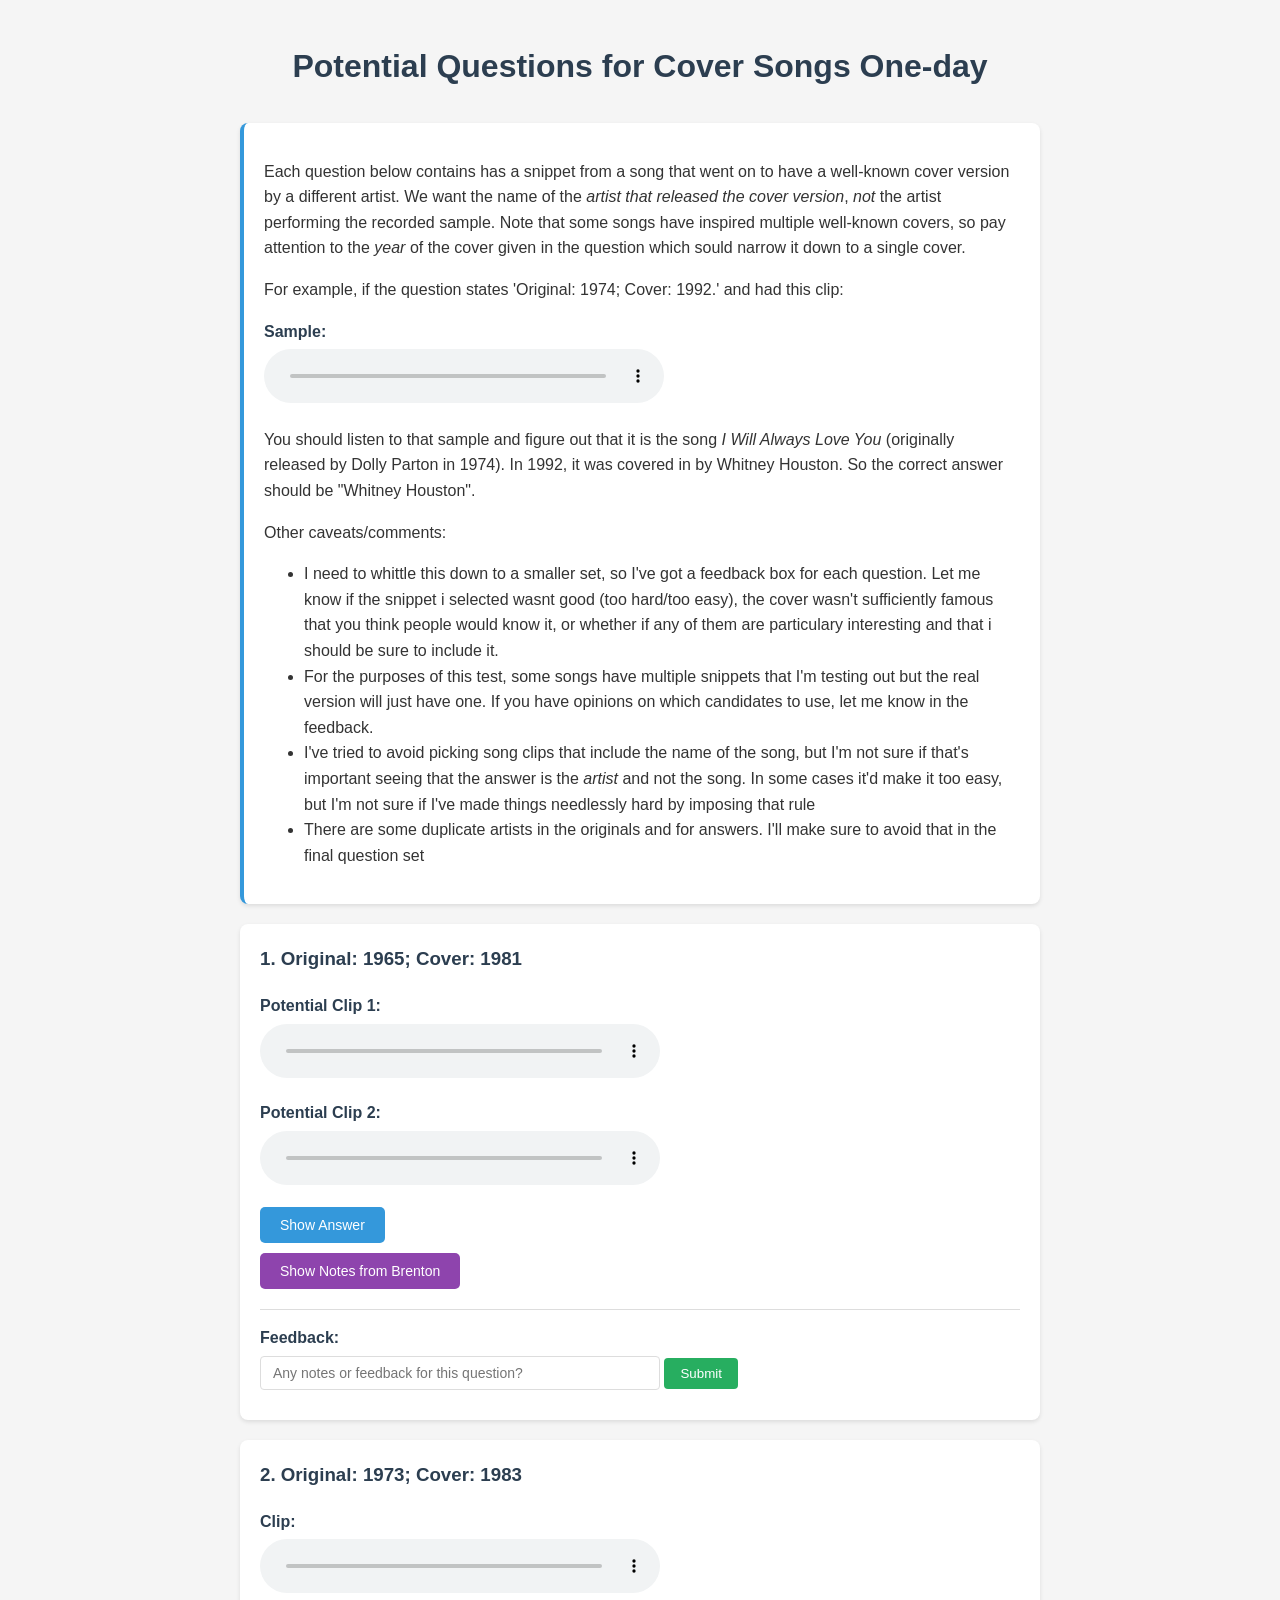
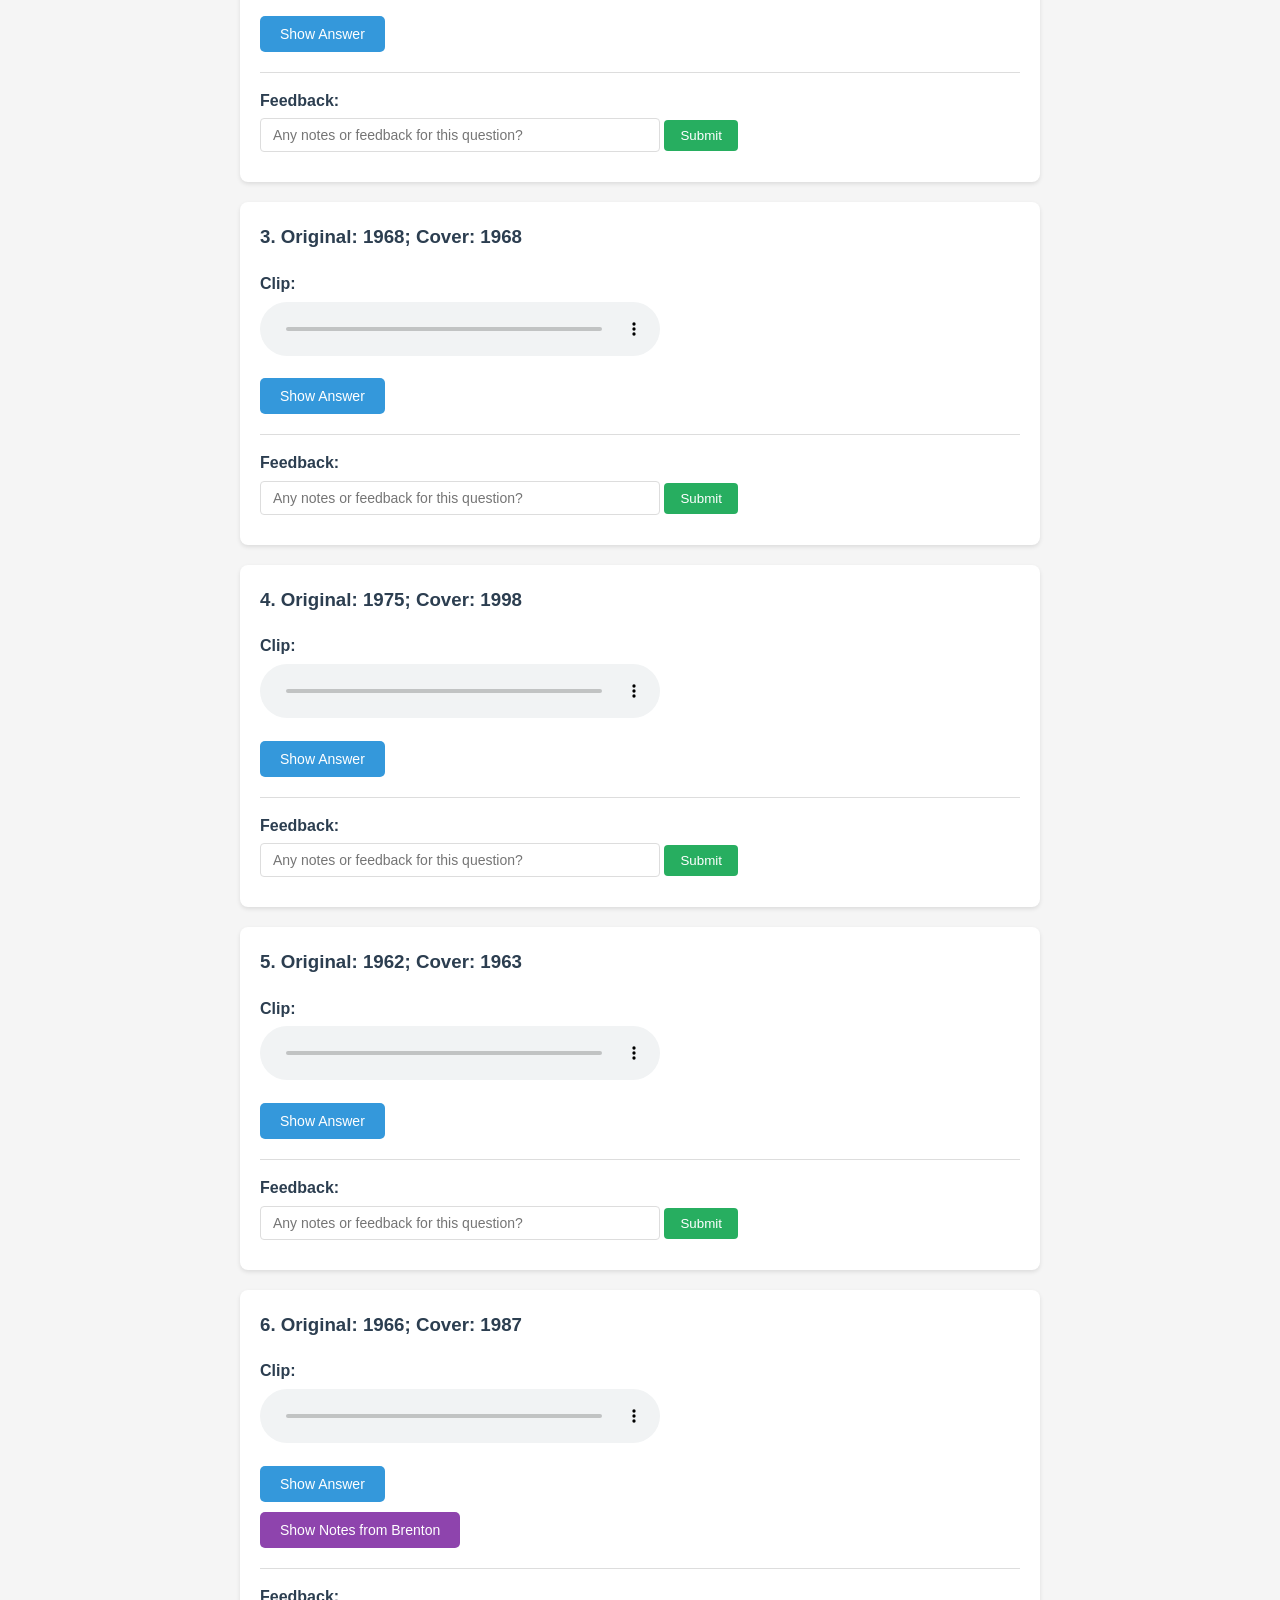
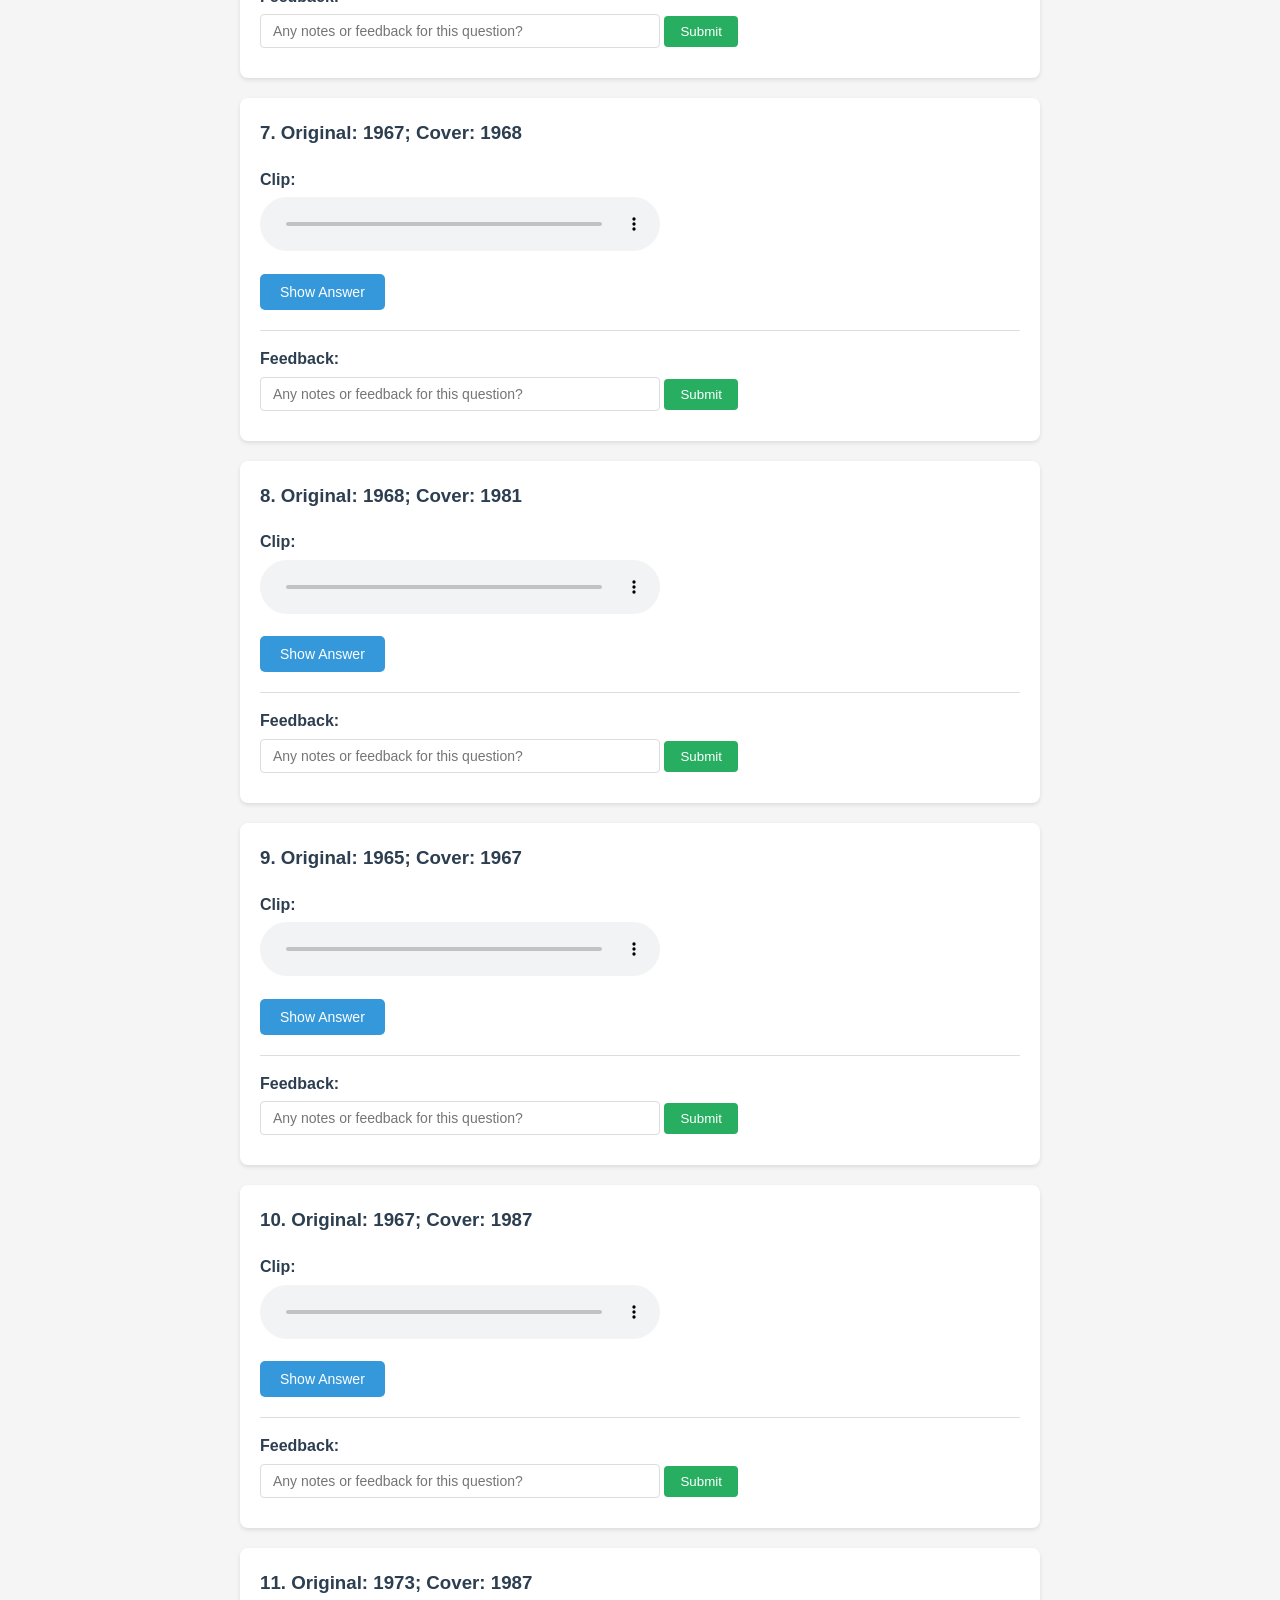
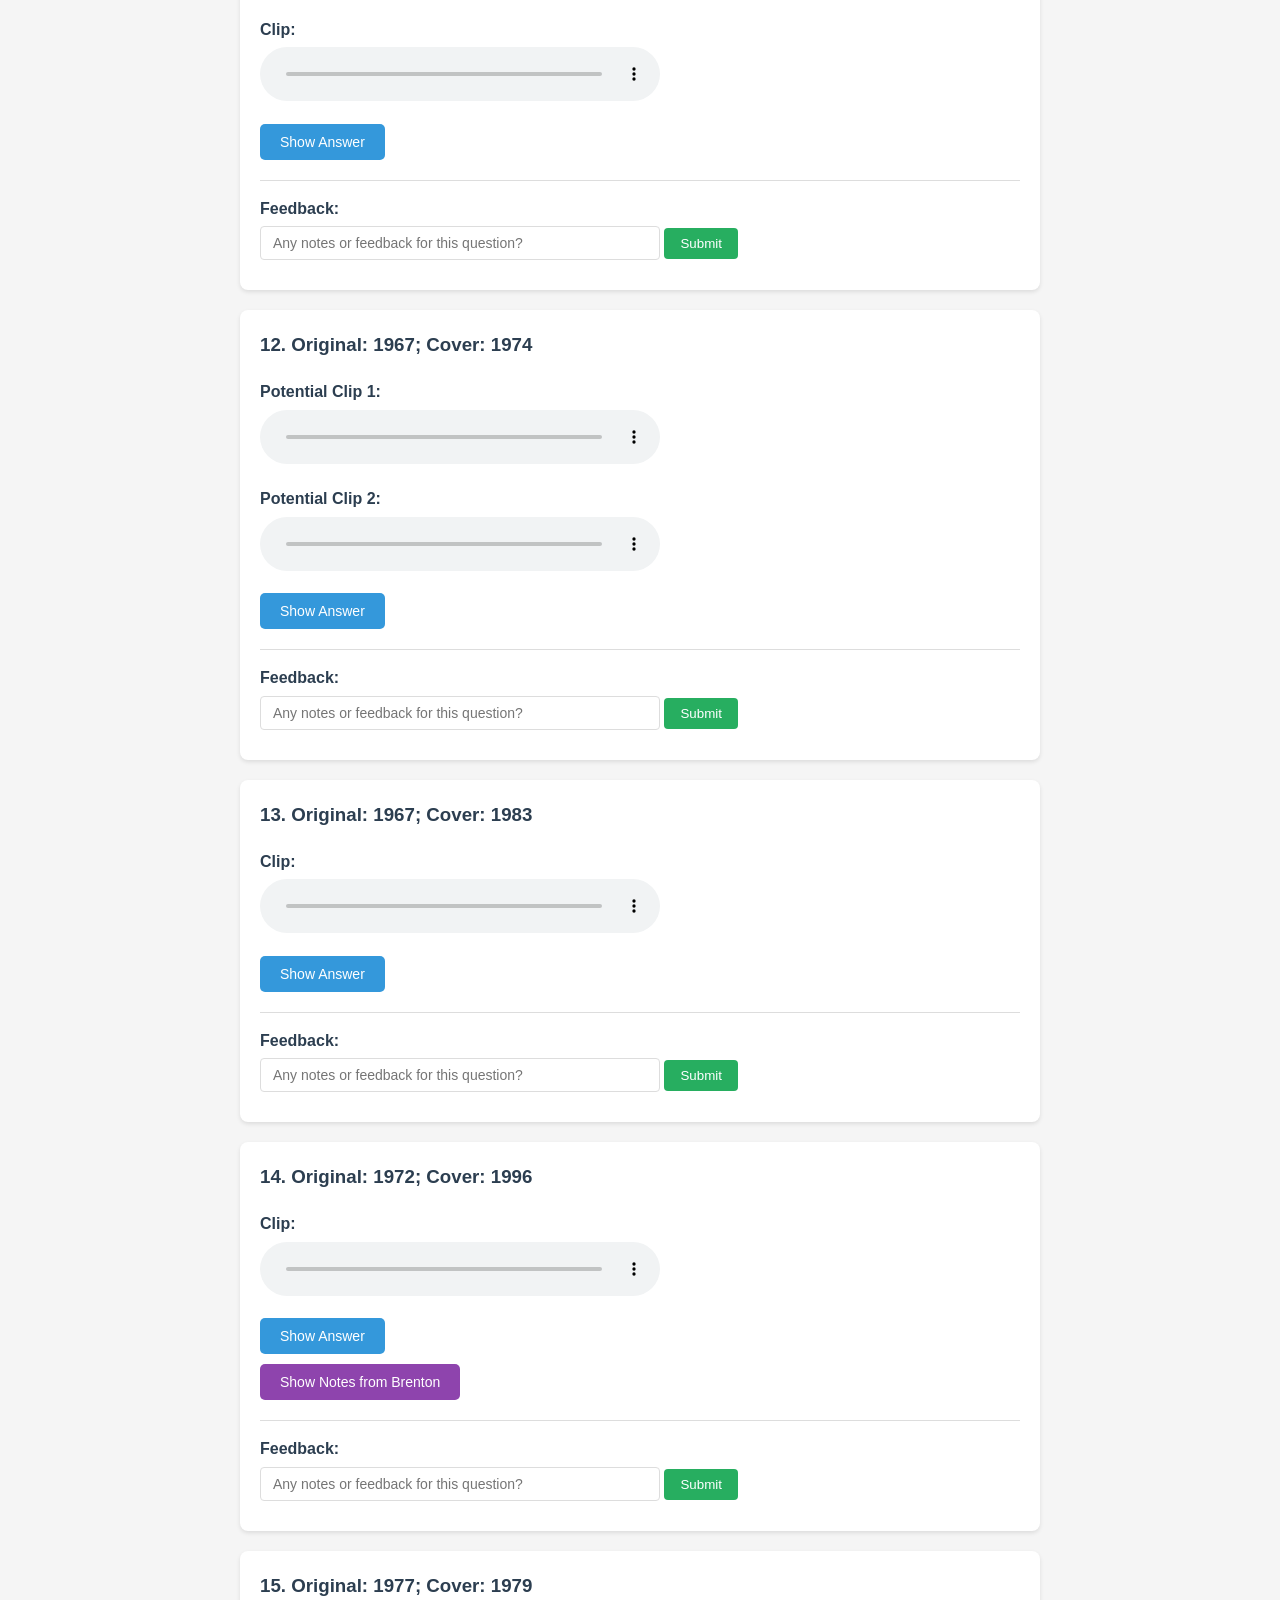
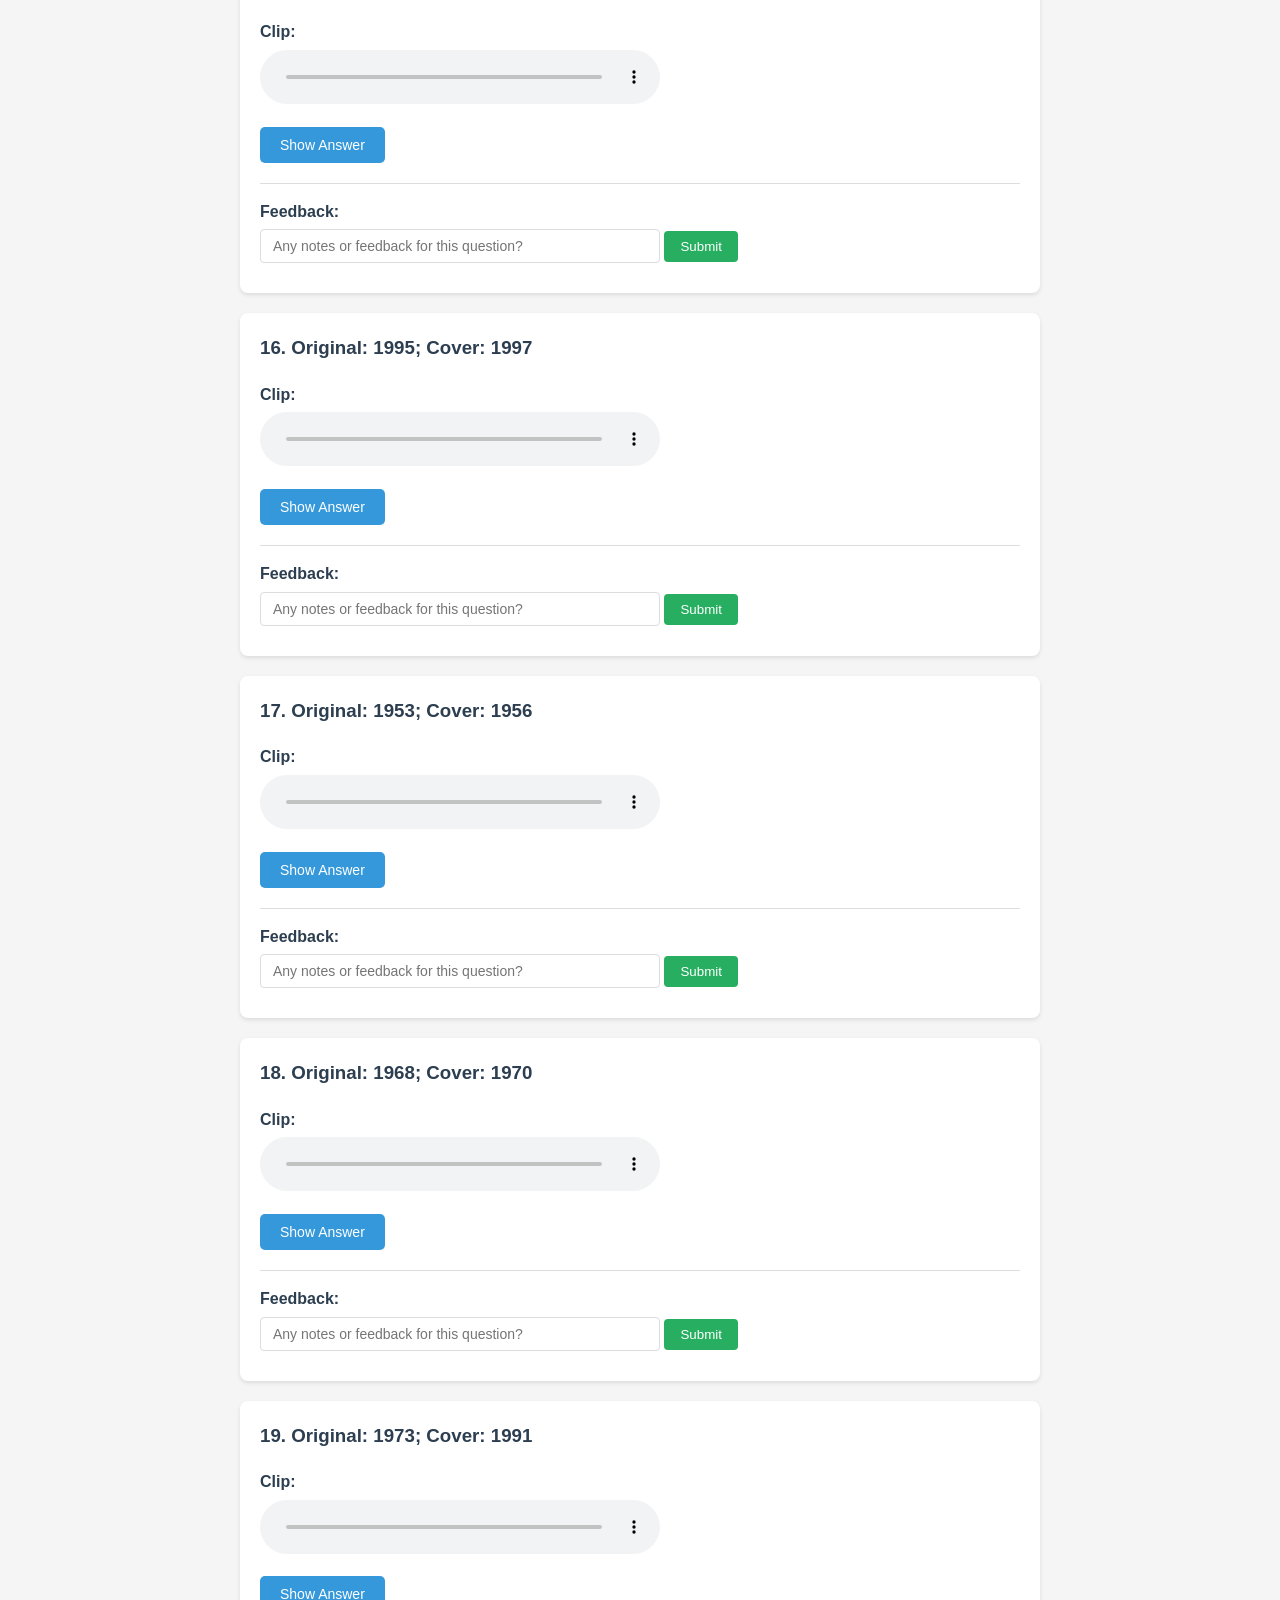
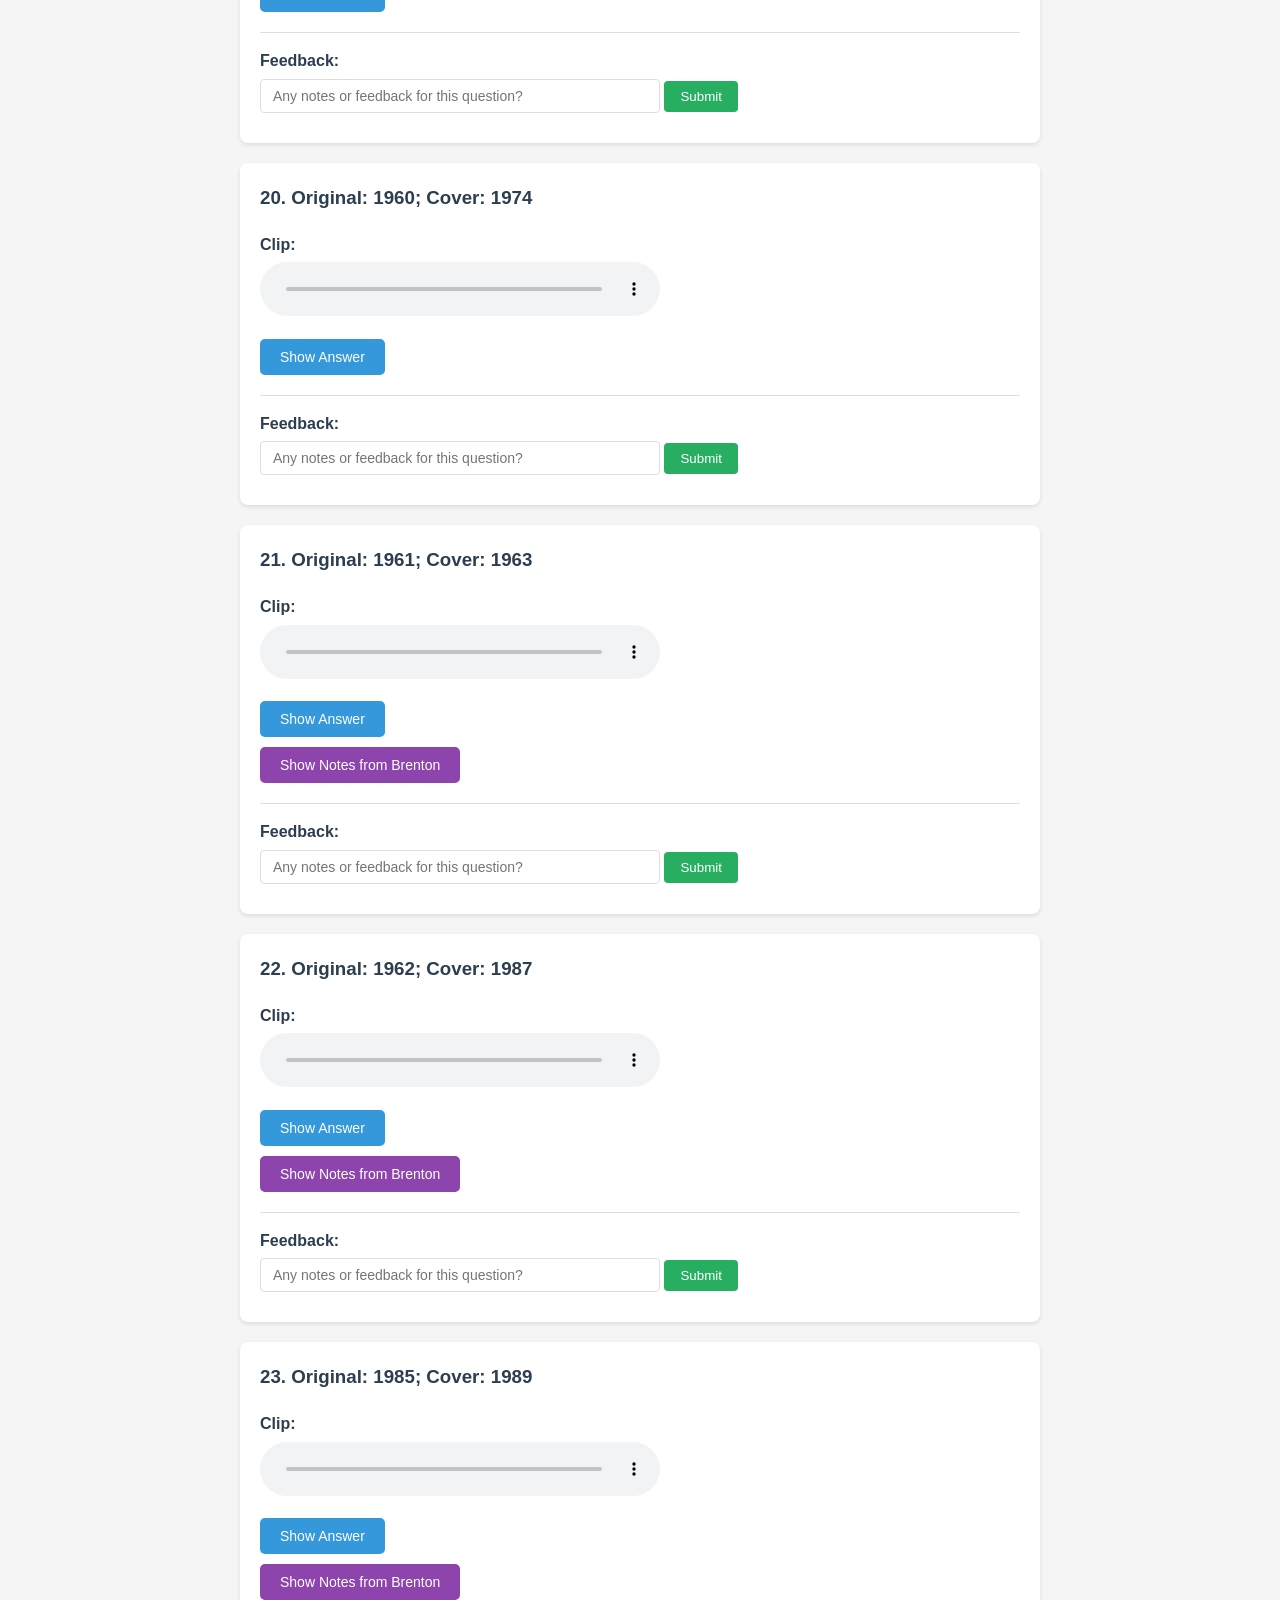
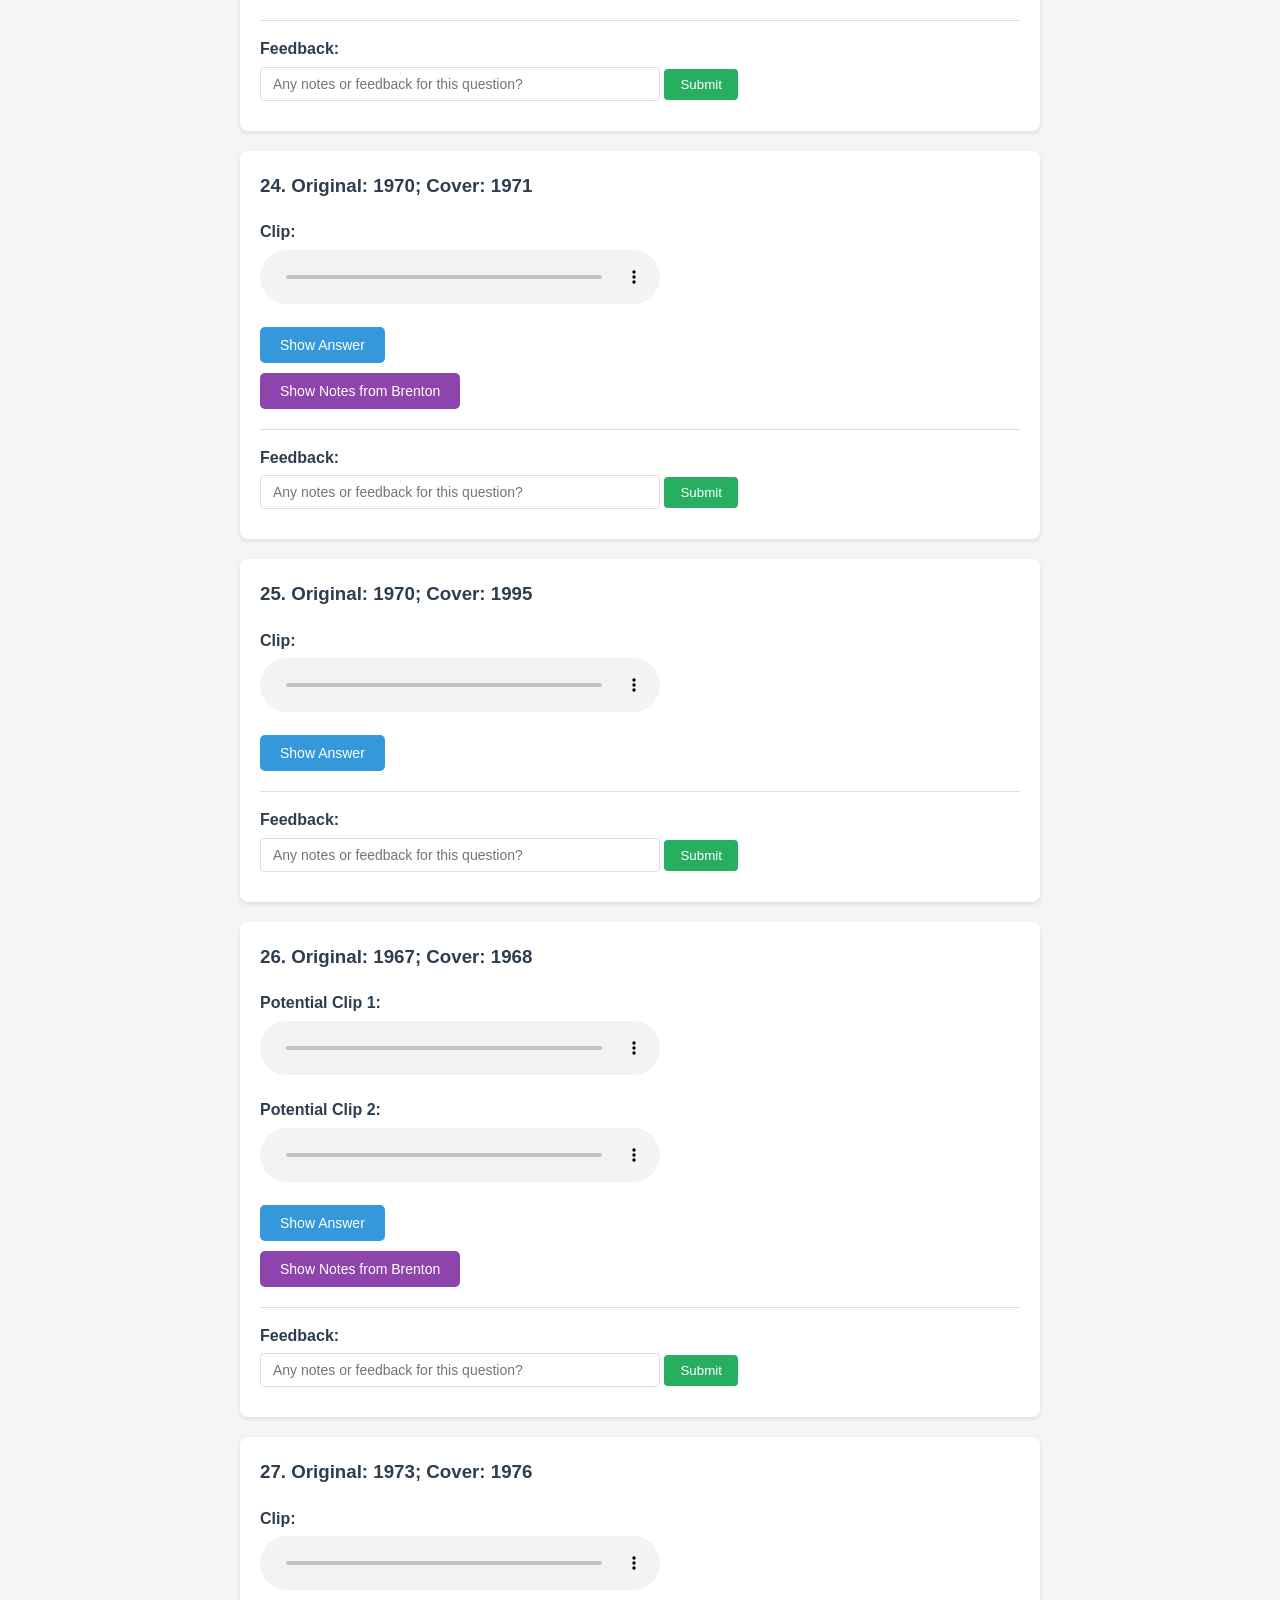
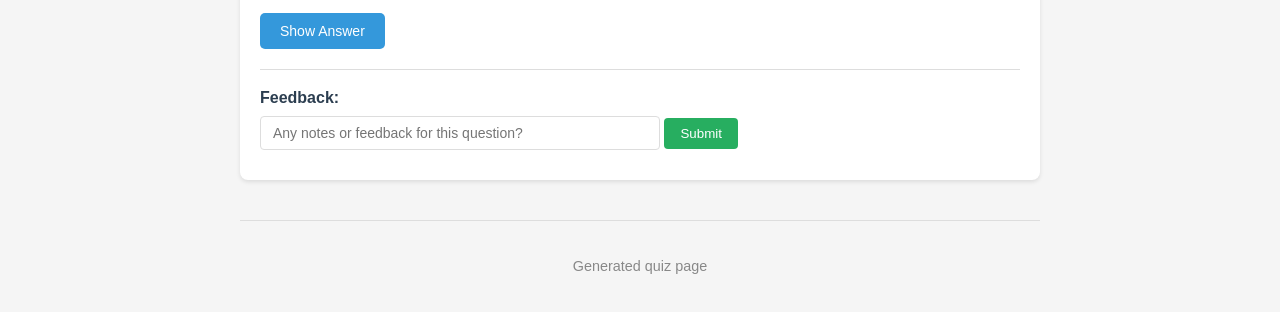
==== commit 4d7b9dde: "switch from markdown to mistune for more lenient parsing mistune handles lists without requiring pre" ====
--- a/ll_covers/quizpage/output/quiz.html
+++ b/ll_covers/quizpage/output/quiz.html
@@ -196,7 +196,8 @@
         <section class="instructions">
             <div class="instructions-text"><p>Each question below contains has a snippet from a song that went on to have a well-known cover version by a different artist. We want the name of the <em>artist that released the cover version</em>, <em>not</em> the artist performing the recorded sample.
 Note that some songs have inspired multiple well-known covers, so pay attention to the <em>year</em> of the cover given in the question which sould narrow it down to a single cover.</p>
-<p>For example, if the question states 'Original: 1974; Cover: 1992.' and had this clip:</p></div>
+<p>For example, if the question states 'Original: 1974; Cover: 1992.' and had this clip:</p>
+</div>
 
         <div class="audio-player">
             <label>Sample:</label>
@@ -205,22 +206,15 @@
                 Your browser does not support the audio element.
             </audio>
         </div>
-<div class="post-sample-text"><p>You should listen to that sample and figure out that it is the song <em>I Will Always Love You</em> (originally released by Dolly Parton in 1974). In 1992, it was covered in by Whitney Houston. So the correct answer should be "Whitney Houston".</p>
+<div class="post-sample-text"><p>You should listen to that sample and figure out that it is the song <em>I Will Always Love You</em> (originally released by Dolly Parton in 1974). In 1992, it was covered in by Whitney Houston. So the correct answer should be &quot;Whitney Houston&quot;.</p>
 <p>Other caveats/comments:</p>
 <ul>
-<li>
-<p>I need to whittle this down to a smaller set, so I've got a feedback box for each question. Let me know if the snippet i selected wasnt good (too hard/too easy), the cover wasn't sufficiently famous that you think people would know it, or whether if any of them are particulary interesting and that i should be sure to include it.</p>
-</li>
-<li>
-<p>For the purposes of this test, some songs have multiple snippets that I'm testing out but the real version will just have one. If you have opinions on which candidates to use, let me know in the feedback.</p>
-</li>
-<li>
-<p>I've tried to avoid picking song clips that include the name of the song, but I'm not sure if that's important seeing that the answer is the <em>artist</em> and not the song. In some cases it'd make it too easy, but I'm not sure if I've made things needlessly hard by imposing that rule</p>
-</li>
-<li>
-<p>There are some duplicate artists in the originals and for answers. I'll make sure to avoid that in the final question set</p>
-</li>
-</ul></div>
+<li>I need to whittle this down to a smaller set, so I've got a feedback box for each question. Let me know if the snippet i selected wasnt good (too hard/too easy), the cover wasn't sufficiently famous that you think people would know it, or whether if any of them are particulary interesting and that i should be sure to include it.</li>
+<li>For the purposes of this test, some songs have multiple snippets that I'm testing out but the real version will just have one. If you have opinions on which candidates to use, let me know in the feedback.</li>
+<li>I've tried to avoid picking song clips that include the name of the song, but I'm not sure if that's important seeing that the answer is the <em>artist</em> and not the song. In some cases it'd make it too easy, but I'm not sure if I've made things needlessly hard by imposing that rule</li>
+<li>There are some duplicate artists in the originals and for answers. I'll make sure to avoid that in the final question set</li>
+</ul>
+</div>
         </section>
 
         <section class="questions">
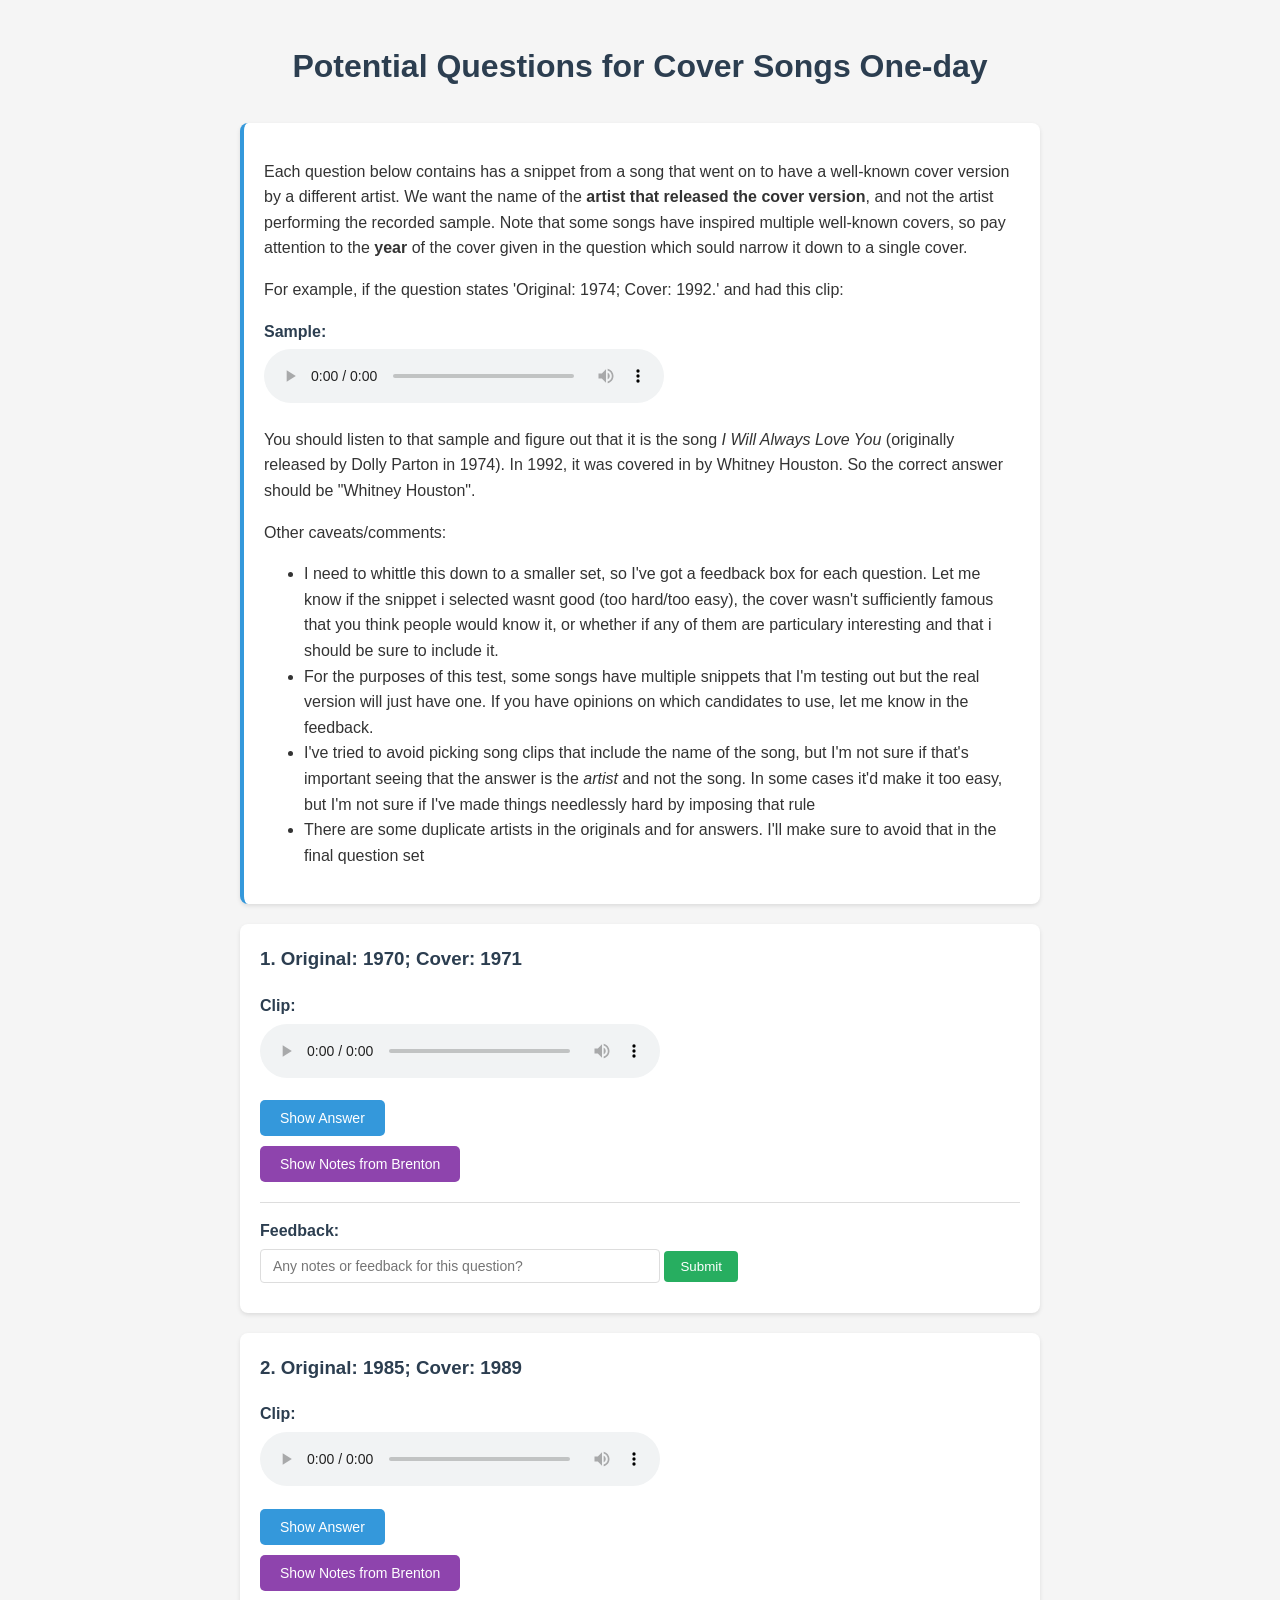
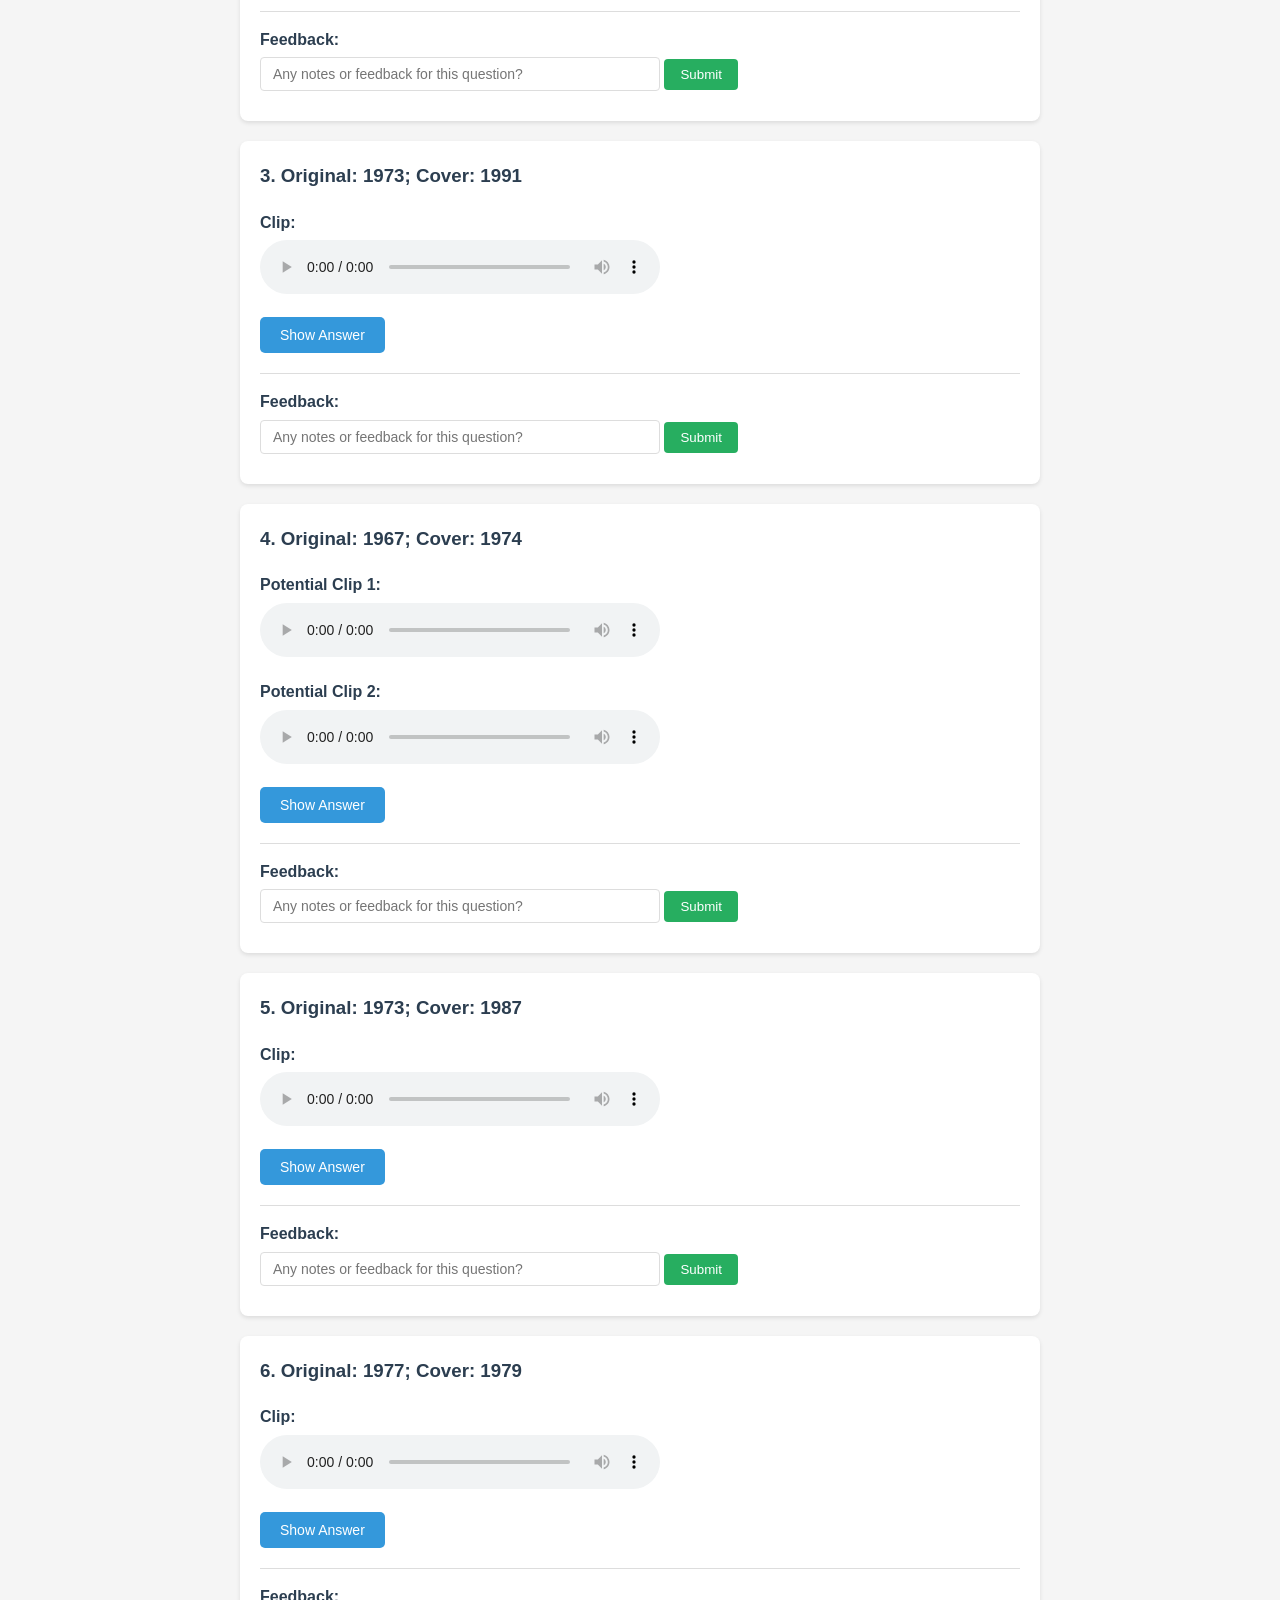
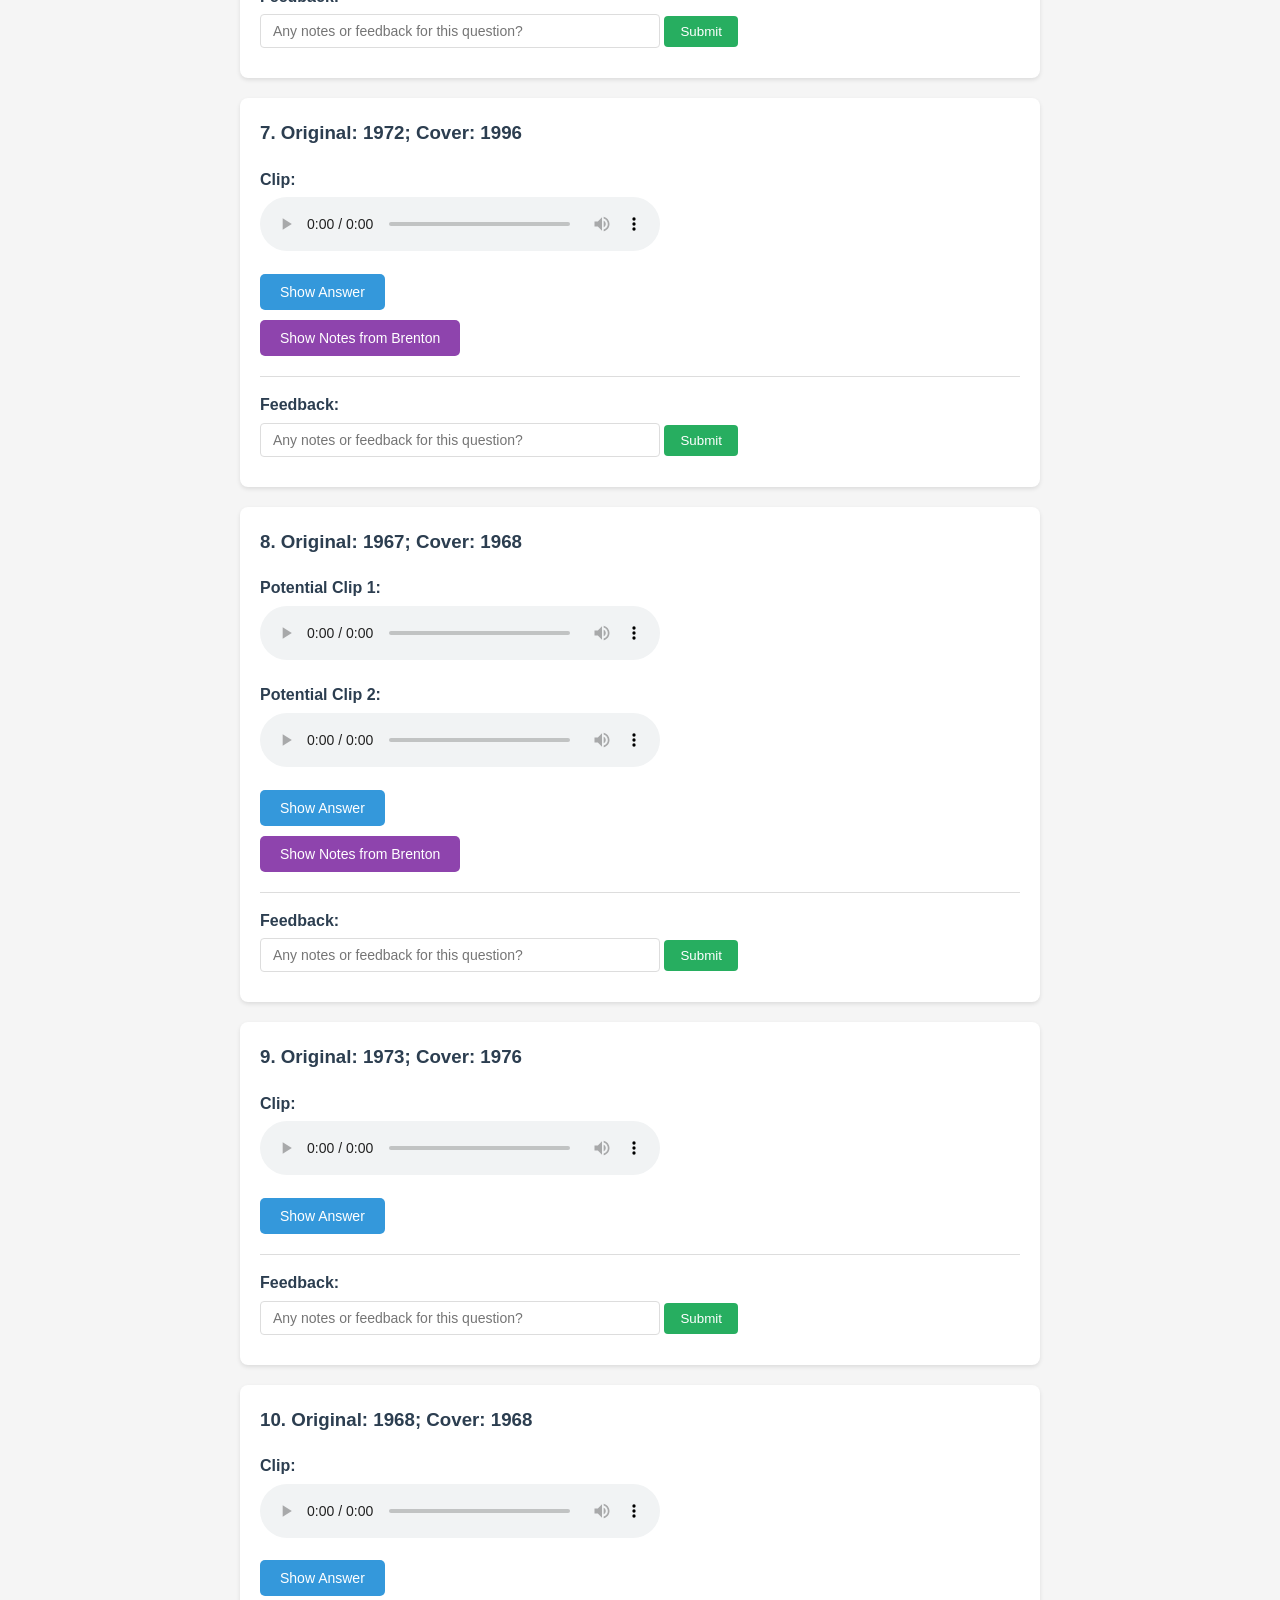
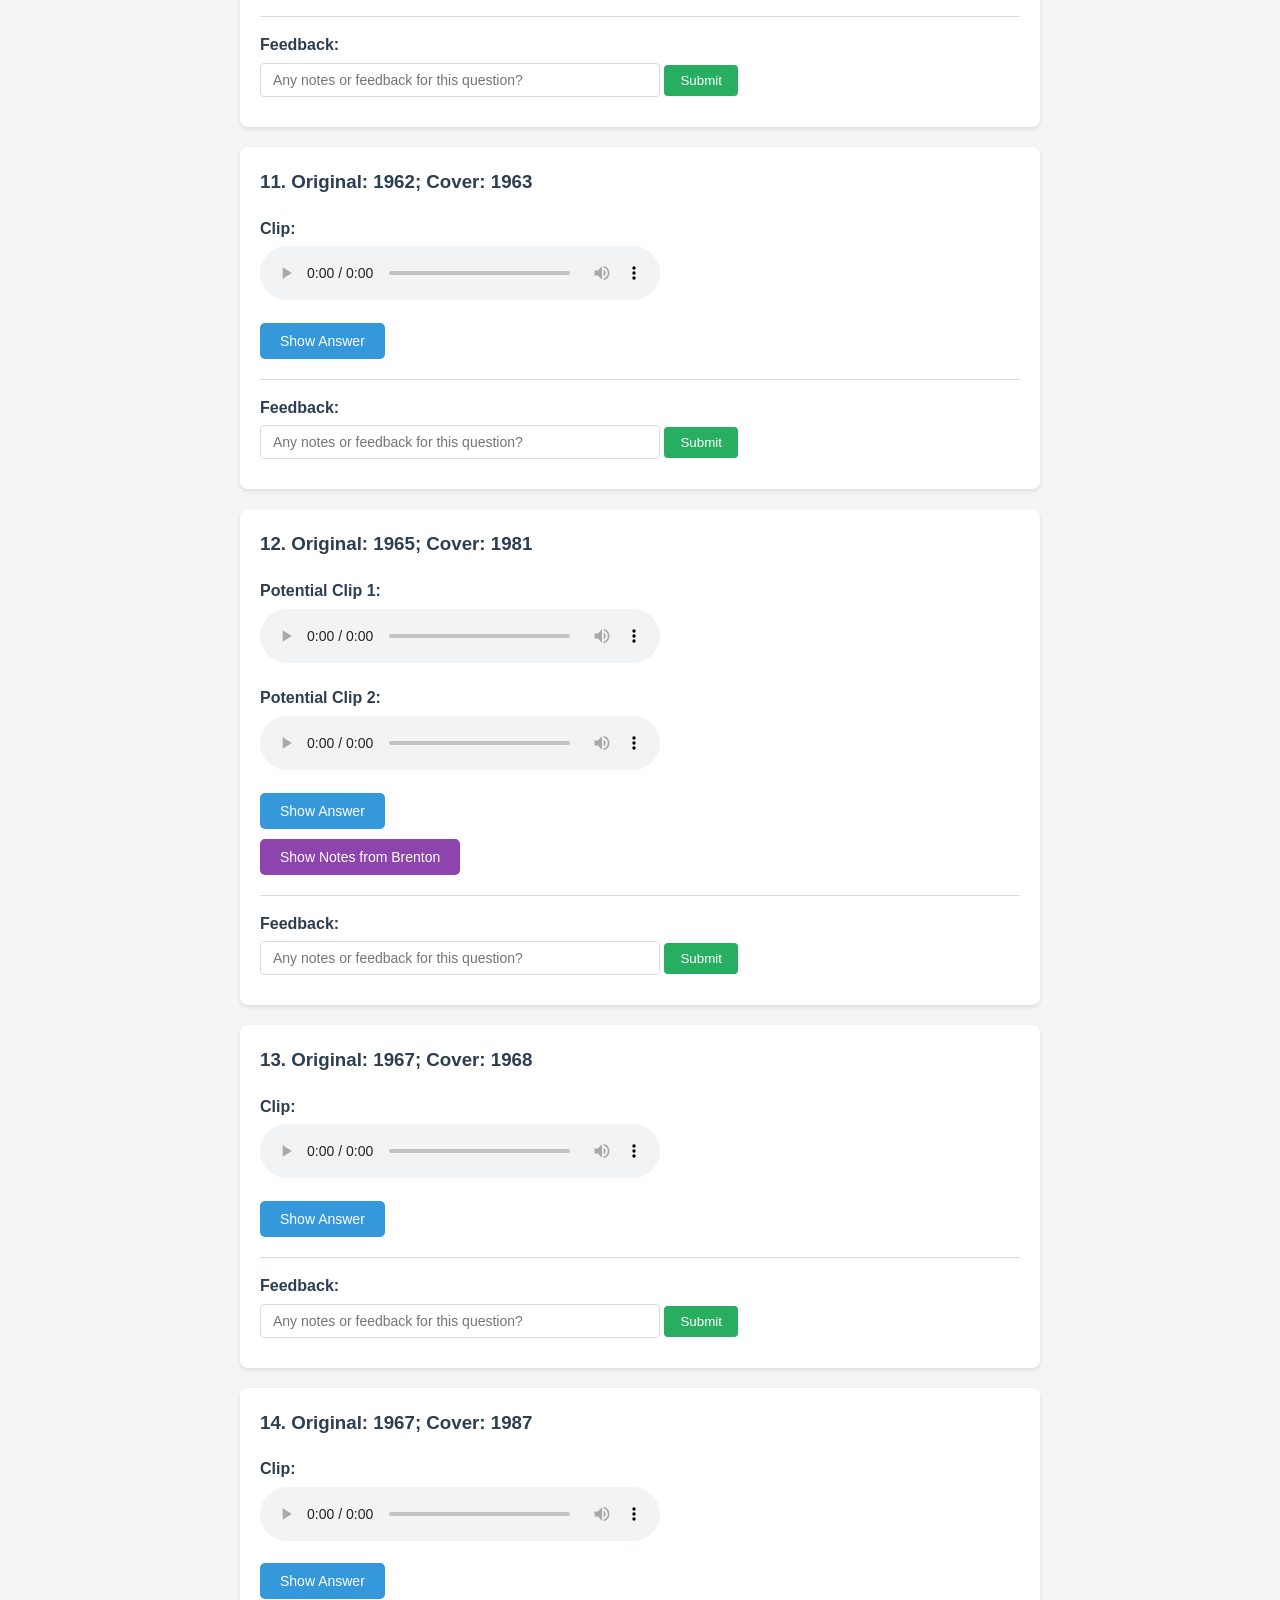
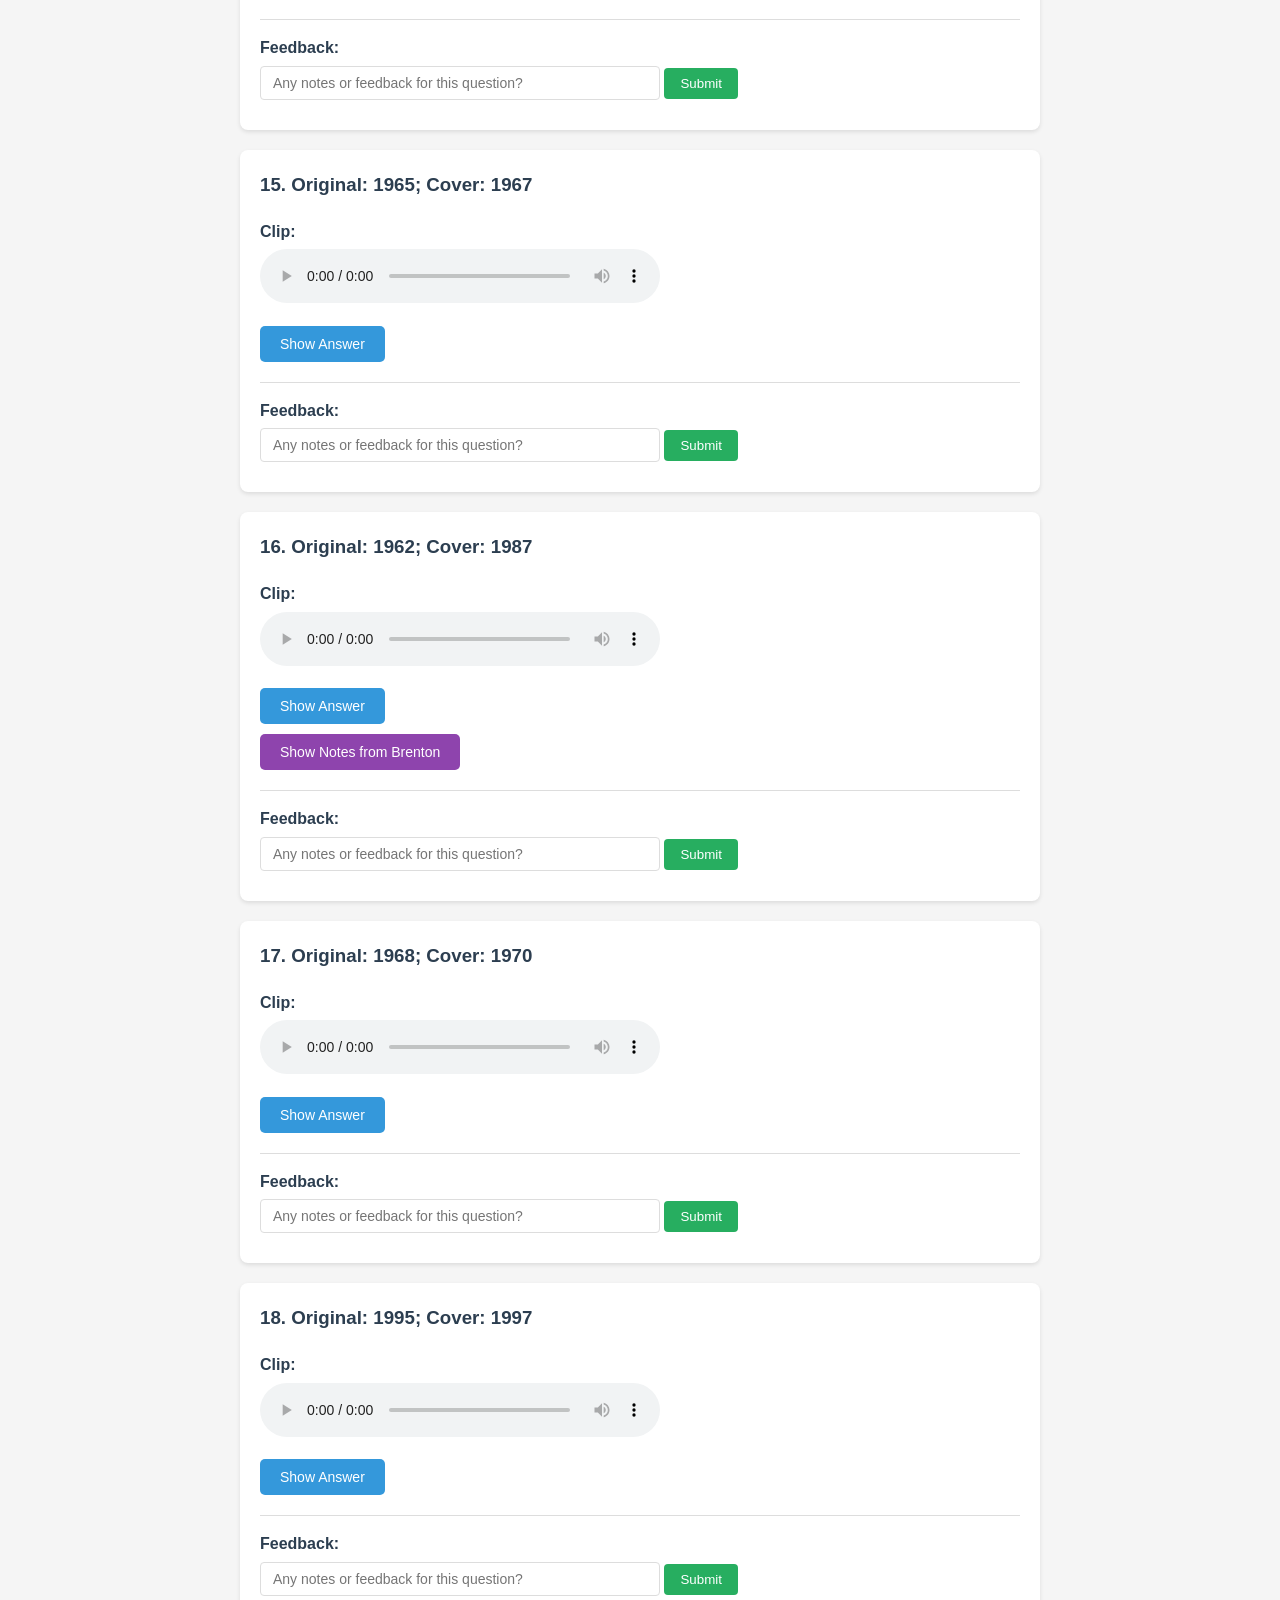
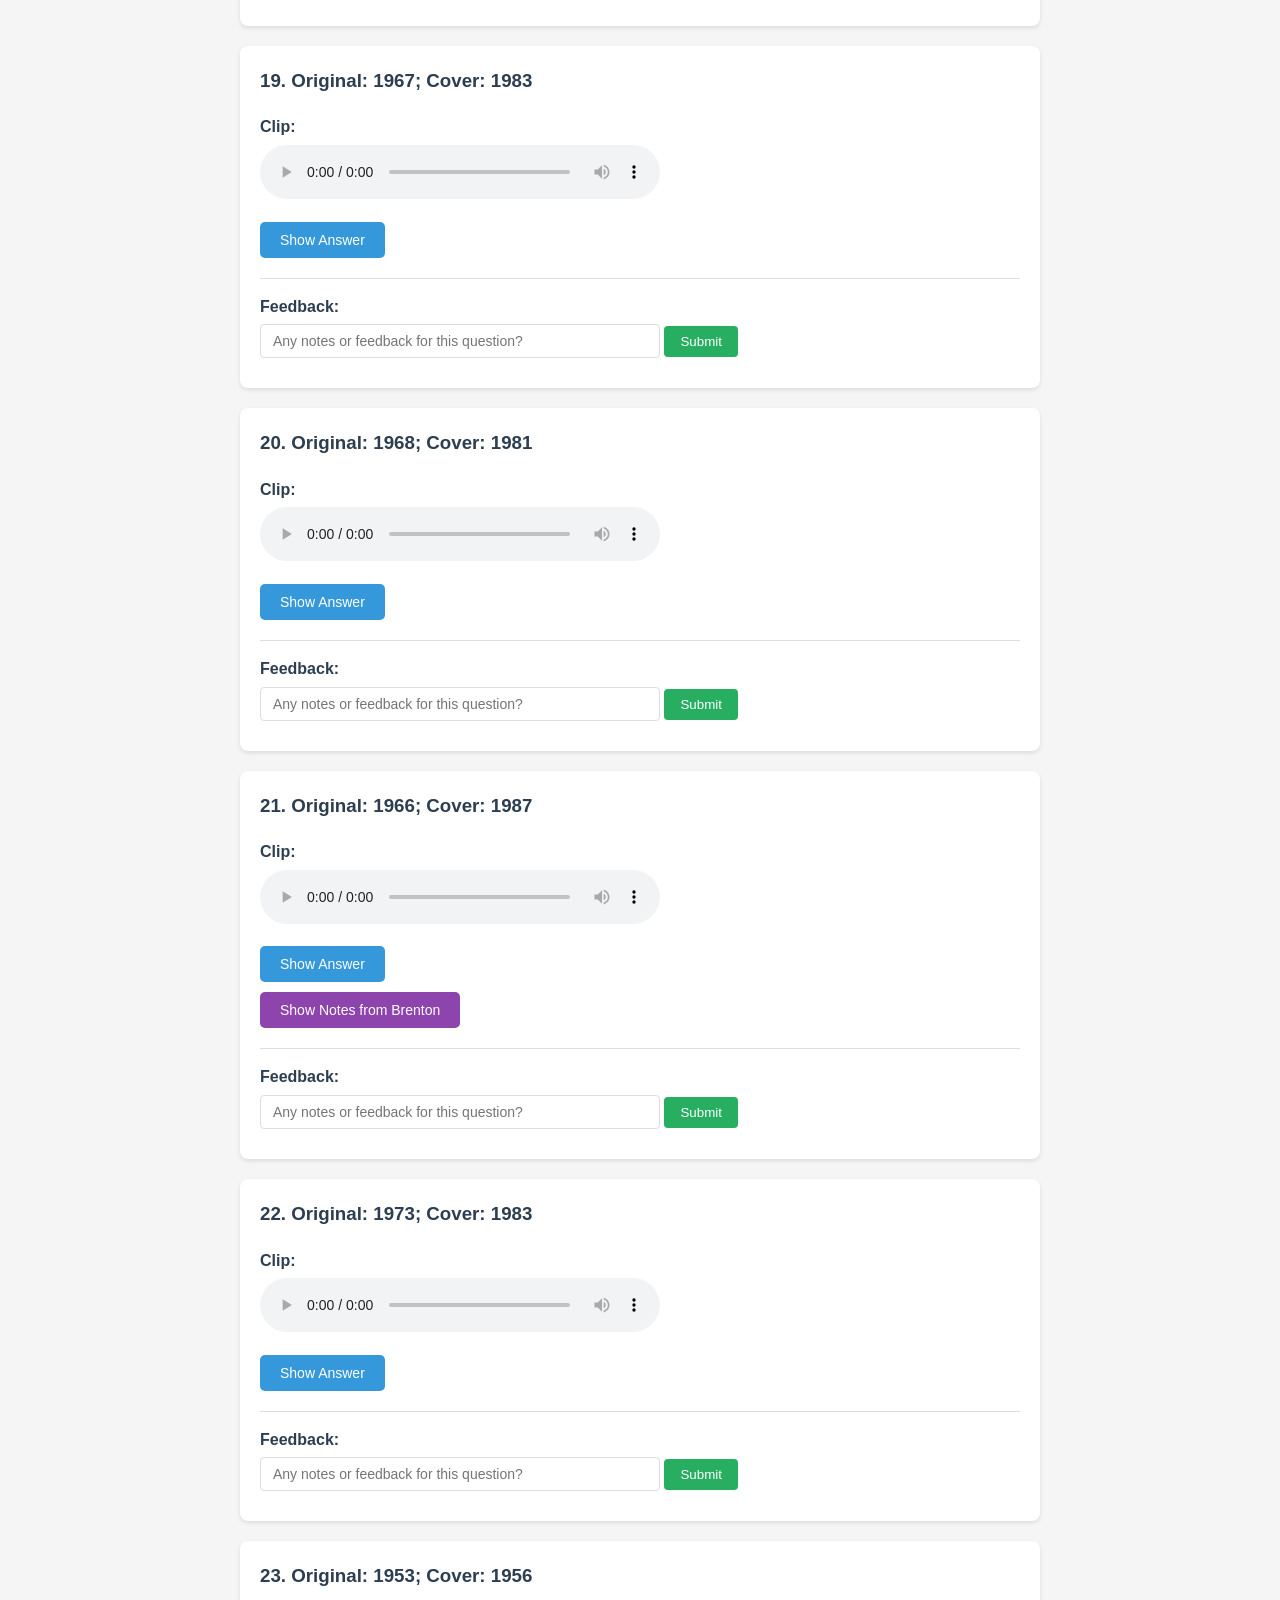
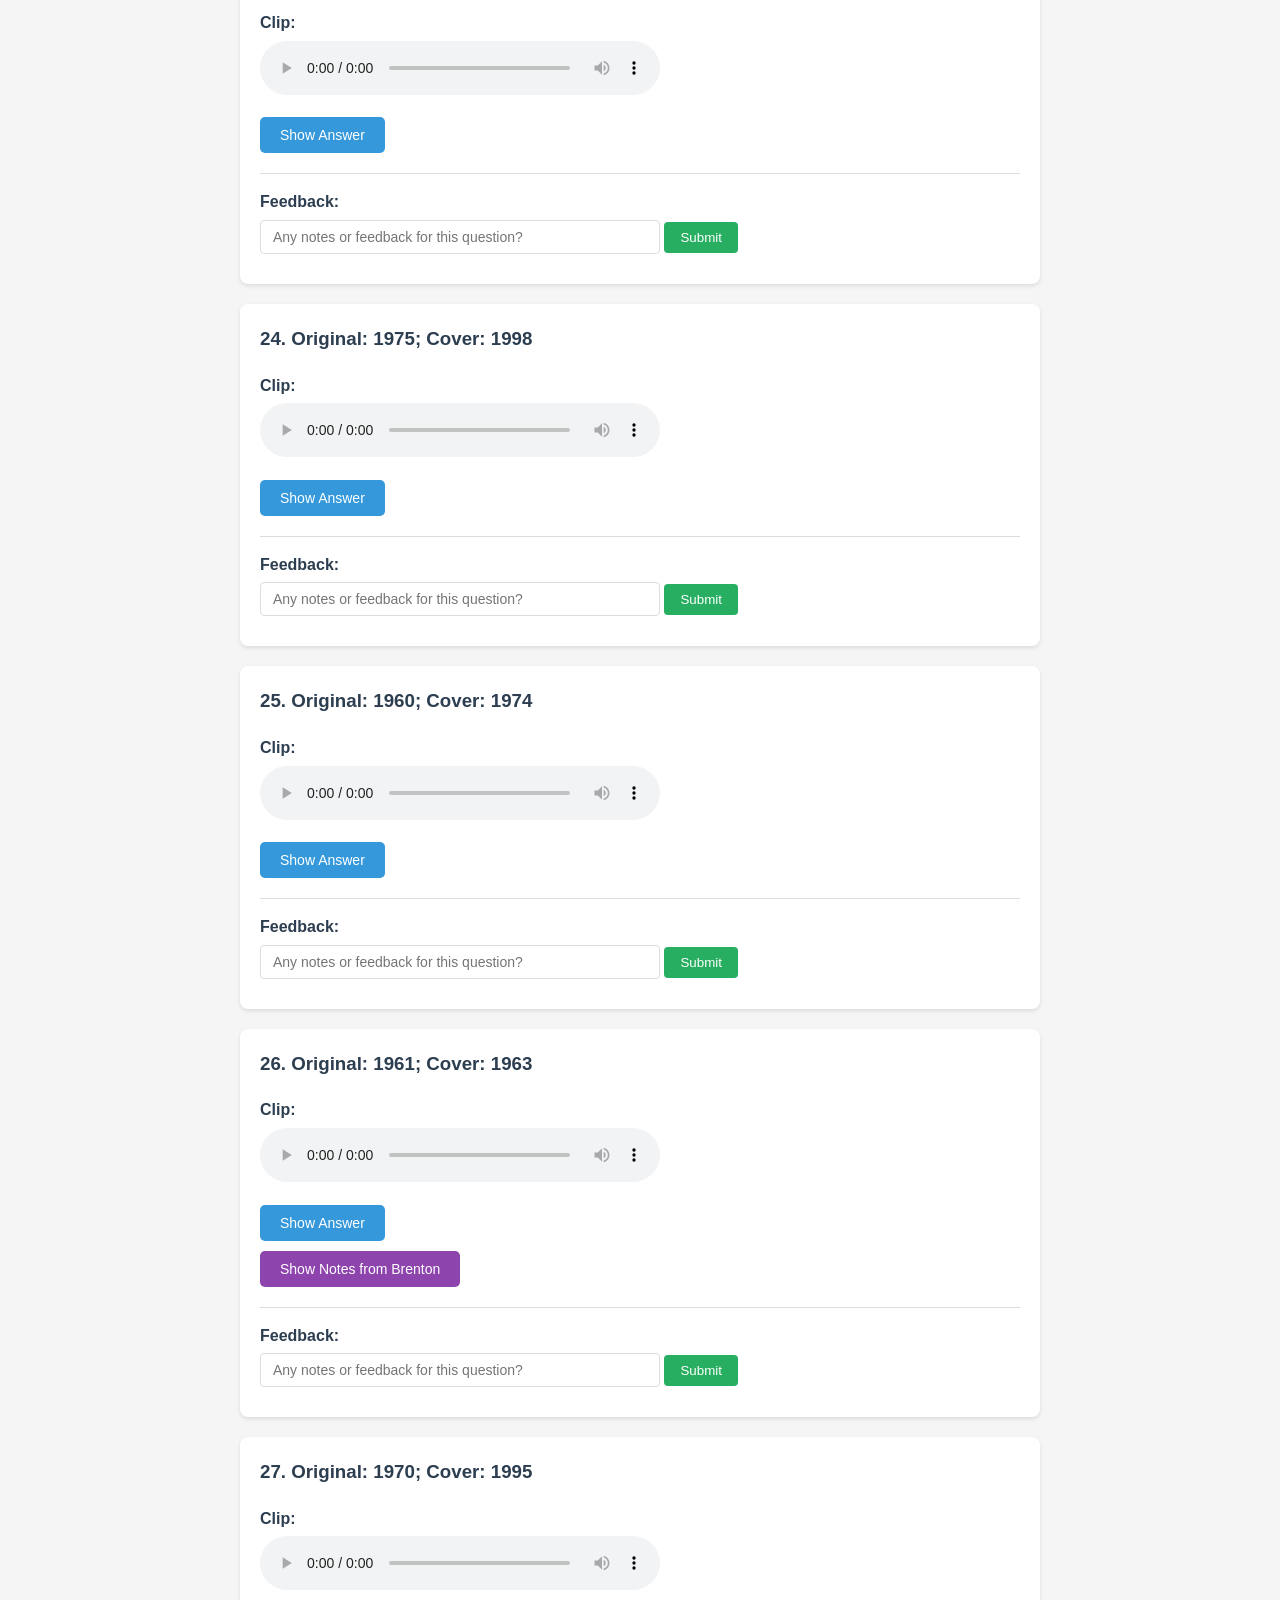
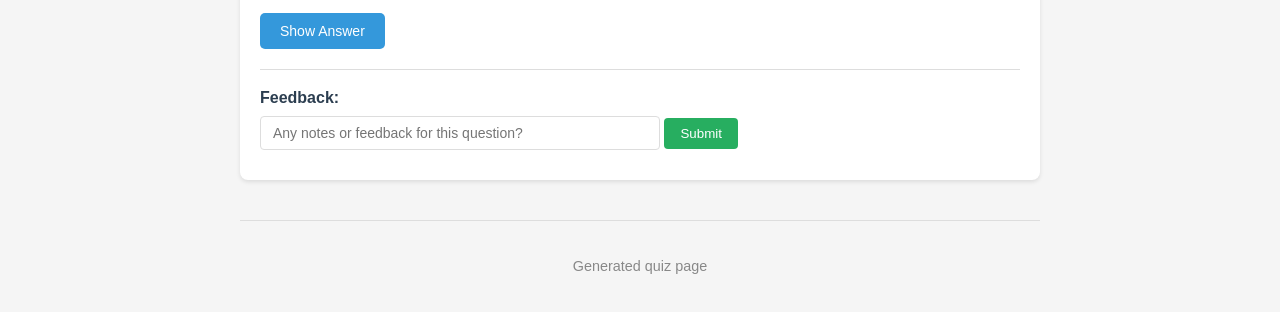
==== commit c48f914d: "add respondent tracking via URL query parameter Read ?respondent=name from URL and include it in all" ====
--- a/ll_covers/quizpage/output/quiz.html
+++ b/ll_covers/quizpage/output/quiz.html
@@ -194,8 +194,8 @@
         </header>
 
         <section class="instructions">
-            <div class="instructions-text"><p>Each question below contains has a snippet from a song that went on to have a well-known cover version by a different artist. We want the name of the <em>artist that released the cover version</em>, <em>not</em> the artist performing the recorded sample.
-Note that some songs have inspired multiple well-known covers, so pay attention to the <em>year</em> of the cover given in the question which sould narrow it down to a single cover.</p>
+            <div class="instructions-text"><p>Each question below contains has a snippet from a song that went on to have a well-known cover version by a different artist. We want the name of the <strong>artist that released the cover version</strong>,  and not the artist performing the recorded sample.
+Note that some songs have inspired multiple well-known covers, so pay attention to the <strong>year</strong> of the cover given in the question which sould narrow it down to a single cover.</p>
 <p>For example, if the question states 'Original: 1974; Cover: 1992.' and had this clip:</p>
 </div>
 
@@ -219,34 +219,26 @@
 
         <section class="questions">
             
-    <div class="question" data-question-number="1" data-question-title="Tainted love">
-        <h3>1.&nbsp;Original: 1965; Cover: 1981</h3>
-
-        <div class="audio-players">
-            
-        <div class="audio-player">
-            <label>Potential Clip 1:</label>
-            <audio controls>
-                <source src="/Users/mcmenamin/Repos/sundries/ll_covers/data/trimmed/d84fccf97178_3384_9696.mp3" type="audio/mpeg">
-                Your browser does not support the audio element.
-            </audio>
-        </div>
-
-        <div class="audio-player">
-            <label>Potential Clip 2:</label>
-            <audio controls>
-                <source src="/Users/mcmenamin/Repos/sundries/ll_covers/data/trimmed/d84fccf97178_89812_93937.mp3" type="audio/mpeg">
-                Your browser does not support the audio element.
-            </audio>
-        </div>
-        </div>
-
-        <div class="answer-section">
-            <button class="spoiler-toggle" onclick="toggleSpoiler(this)">
-                Show Answer
-            </button>
-            <div class="spoiler-content hidden">
-                <p class="answer">Soft Cell (Original: Gloria Jones)</p>
+    <div class="question" data-question-number="1" data-question-title="Bobby McGee">
+        <h3>1.&nbsp;Original: 1970; Cover: 1971</h3>
+
+        <div class="audio-players">
+            
+        <div class="audio-player">
+            <label>Clip:</label>
+            <audio controls>
+                <source src="/Users/mcmenamin/Repos/sundries/ll_covers/data/trimmed/14bddb19e3d4_173295_179865.mp3" type="audio/mpeg">
+                Your browser does not support the audio element.
+            </audio>
+        </div>
+        </div>
+
+        <div class="answer-section">
+            <button class="spoiler-toggle" onclick="toggleSpoiler(this)">
+                Show Answer
+            </button>
+            <div class="spoiler-content hidden">
+                <p class="answer">Janis Joplin (Original: Gordon Lightfoot)</p>
             </div>
         </div>
         
@@ -255,7 +247,7 @@
                 Show Notes from Brenton
             </button>
             <div class="spoiler-content hidden">
-                <p class="notes">Marilyn Manson also covered (in 2001)</p>
+                <p class="notes">I&#x27;m a little worried about the definition of &#x27;original&#x27; here. Kris Kristofferson wrote it, then Gordon lightfoot released a version in 1970. Then Kris and Janis BOTH released a version in 1971. Gordon is &quot;original&quot; if you go by first released, but is the 1971 cover janis or kris?</p>
             </div>
         </div>
         <div class="feedback-section">
@@ -264,172 +256,32 @@
                    id="feedback-1"
                    class="feedback-input"
                    placeholder="Any notes or feedback for this question?">
-            <button class="feedback-submit" onclick="submitFeedback(1, 'Tainted love')">
-                Submit
-            </button>
-        </div>
-    </div>
-
-    <div class="question" data-question-number="2" data-question-title="Feel the noize">
-        <h3>2.&nbsp;Original: 1973; Cover: 1983</h3>
-
-        <div class="audio-players">
-            
-        <div class="audio-player">
-            <label>Clip:</label>
-            <audio controls>
-                <source src="/Users/mcmenamin/Repos/sundries/ll_covers/data/trimmed/5393bce9f0c8_91933_108059.mp3" type="audio/mpeg">
-                Your browser does not support the audio element.
-            </audio>
-        </div>
-        </div>
-
-        <div class="answer-section">
-            <button class="spoiler-toggle" onclick="toggleSpoiler(this)">
-                Show Answer
-            </button>
-            <div class="spoiler-content hidden">
-                <p class="answer">Quiet Riot (Original: Slade)</p>
-            </div>
-        </div>
-        
-        <div class="feedback-section">
-            <label for="feedback-2">Feedback:</label>
-            <input type="text"
-                   id="feedback-2"
-                   class="feedback-input"
-                   placeholder="Any notes or feedback for this question?">
-            <button class="feedback-submit" onclick="submitFeedback(2, 'Feel the noize')">
-                Submit
-            </button>
-        </div>
-    </div>
-
-    <div class="question" data-question-number="3" data-question-title="One">
-        <h3>3.&nbsp;Original: 1968; Cover: 1968</h3>
-
-        <div class="audio-players">
-            
-        <div class="audio-player">
-            <label>Clip:</label>
-            <audio controls>
-                <source src="/Users/mcmenamin/Repos/sundries/ll_covers/data/trimmed/f97c5d29941b_23661_38996.mp3" type="audio/mpeg">
-                Your browser does not support the audio element.
-            </audio>
-        </div>
-        </div>
-
-        <div class="answer-section">
-            <button class="spoiler-toggle" onclick="toggleSpoiler(this)">
-                Show Answer
-            </button>
-            <div class="spoiler-content hidden">
-                <p class="answer">Three Dog Night (Original: Harry Nillsson)</p>
-            </div>
-        </div>
-        
-        <div class="feedback-section">
-            <label for="feedback-3">Feedback:</label>
-            <input type="text"
-                   id="feedback-3"
-                   class="feedback-input"
-                   placeholder="Any notes or feedback for this question?">
-            <button class="feedback-submit" onclick="submitFeedback(3, 'One')">
-                Submit
-            </button>
-        </div>
-    </div>
-
-    <div class="question" data-question-number="4" data-question-title="Why can&#x27;t we be friends">
-        <h3>4.&nbsp;Original: 1975; Cover: 1998</h3>
-
-        <div class="audio-players">
-            
-        <div class="audio-player">
-            <label>Clip:</label>
-            <audio controls>
-                <source src="/Users/mcmenamin/Repos/sundries/ll_covers/data/trimmed/0f9339a7bedf_105746_116332.mp3" type="audio/mpeg">
-                Your browser does not support the audio element.
-            </audio>
-        </div>
-        </div>
-
-        <div class="answer-section">
-            <button class="spoiler-toggle" onclick="toggleSpoiler(this)">
-                Show Answer
-            </button>
-            <div class="spoiler-content hidden">
-                <p class="answer">Smashmouth (Original: War)</p>
-            </div>
-        </div>
-        
-        <div class="feedback-section">
-            <label for="feedback-4">Feedback:</label>
-            <input type="text"
-                   id="feedback-4"
-                   class="feedback-input"
-                   placeholder="Any notes or feedback for this question?">
-            <button class="feedback-submit" onclick="submitFeedback(4, 'Why can\'t we be friends')">
-                Submit
-            </button>
-        </div>
-    </div>
-
-    <div class="question" data-question-number="5" data-question-title="Ring of fire">
-        <h3>5.&nbsp;Original: 1962; Cover: 1963</h3>
-
-        <div class="audio-players">
-            
-        <div class="audio-player">
-            <label>Clip:</label>
-            <audio controls>
-                <source src="/Users/mcmenamin/Repos/sundries/ll_covers/data/trimmed/9fd82922eee3_60206_72788.mp3" type="audio/mpeg">
-                Your browser does not support the audio element.
-            </audio>
-        </div>
-        </div>
-
-        <div class="answer-section">
-            <button class="spoiler-toggle" onclick="toggleSpoiler(this)">
-                Show Answer
-            </button>
-            <div class="spoiler-content hidden">
-                <p class="answer">Johnny Cash (Original: Anita Carter)</p>
-            </div>
-        </div>
-        
-        <div class="feedback-section">
-            <label for="feedback-5">Feedback:</label>
-            <input type="text"
-                   id="feedback-5"
-                   class="feedback-input"
-                   placeholder="Any notes or feedback for this question?">
-            <button class="feedback-submit" onclick="submitFeedback(5, 'Ring of fire')">
-                Submit
-            </button>
-        </div>
-    </div>
-
-    <div class="question" data-question-number="6" data-question-title="hazy shade of winter">
-        <h3>6.&nbsp;Original: 1966; Cover: 1987</h3>
-
-        <div class="audio-players">
-            
-        <div class="audio-player">
-            <label>Clip:</label>
-            <audio controls>
-                <source src="/Users/mcmenamin/Repos/sundries/ll_covers/data/trimmed/f732d071754f_71707_80334.mp3" type="audio/mpeg">
-                Your browser does not support the audio element.
-            </audio>
-        </div>
-        </div>
-
-        <div class="answer-section">
-            <button class="spoiler-toggle" onclick="toggleSpoiler(this)">
-                Show Answer
-            </button>
-            <div class="spoiler-content hidden">
-                <p class="answer">The Bangles (Original: Simon &amp; Garfunkel)</p>
+            <button class="feedback-submit" onclick="submitFeedback(1, 'Bobby McGee')">
+                Submit
+            </button>
+        </div>
+    </div>
+
+    <div class="question" data-question-number="2" data-question-title="Downtown train">
+        <h3>2.&nbsp;Original: 1985; Cover: 1989</h3>
+
+        <div class="audio-players">
+            
+        <div class="audio-player">
+            <label>Clip:</label>
+            <audio controls>
+                <source src="/Users/mcmenamin/Repos/sundries/ll_covers/data/trimmed/fb28f94c539d_31171_72215.mp3" type="audio/mpeg">
+                Your browser does not support the audio element.
+            </audio>
+        </div>
+        </div>
+
+        <div class="answer-section">
+            <button class="spoiler-toggle" onclick="toggleSpoiler(this)">
+                Show Answer
+            </button>
+            <div class="spoiler-content hidden">
+                <p class="answer">Rod Stewart (Original: Tom Waits)</p>
             </div>
         </div>
         
@@ -438,276 +290,171 @@
                 Show Notes from Brenton
             </button>
             <div class="spoiler-content hidden">
-                <p class="notes">This is another one where it *is* a famous cover, I worry that the original is too well known on its own</p>
-            </div>
-        </div>
+                <p class="notes">I don&#x27;t know how to gauge popularity here because I know the Tom Waits version so much better than the Rod Stewart. Is Rod&#x27;s a well-known cover? There have also been a few other covers of it, so i&#x27;m leaning toward not using this</p>
+            </div>
+        </div>
+        <div class="feedback-section">
+            <label for="feedback-2">Feedback:</label>
+            <input type="text"
+                   id="feedback-2"
+                   class="feedback-input"
+                   placeholder="Any notes or feedback for this question?">
+            <button class="feedback-submit" onclick="submitFeedback(2, 'Downtown train')">
+                Submit
+            </button>
+        </div>
+    </div>
+
+    <div class="question" data-question-number="3" data-question-title="live and let die">
+        <h3>3.&nbsp;Original: 1973; Cover: 1991</h3>
+
+        <div class="audio-players">
+            
+        <div class="audio-player">
+            <label>Clip:</label>
+            <audio controls>
+                <source src="/Users/mcmenamin/Repos/sundries/ll_covers/data/trimmed/0b2e5d6ae886_46830_59458.mp3" type="audio/mpeg">
+                Your browser does not support the audio element.
+            </audio>
+        </div>
+        </div>
+
+        <div class="answer-section">
+            <button class="spoiler-toggle" onclick="toggleSpoiler(this)">
+                Show Answer
+            </button>
+            <div class="spoiler-content hidden">
+                <p class="answer">Guns &#x27;n&#x27; Roses (Original: Wings)</p>
+            </div>
+        </div>
+        
+        <div class="feedback-section">
+            <label for="feedback-3">Feedback:</label>
+            <input type="text"
+                   id="feedback-3"
+                   class="feedback-input"
+                   placeholder="Any notes or feedback for this question?">
+            <button class="feedback-submit" onclick="submitFeedback(3, 'live and let die')">
+                Submit
+            </button>
+        </div>
+    </div>
+
+    <div class="question" data-question-number="4" data-question-title="Some kind of wonderful">
+        <h3>4.&nbsp;Original: 1967; Cover: 1974</h3>
+
+        <div class="audio-players">
+            
+        <div class="audio-player">
+            <label>Potential Clip 1:</label>
+            <audio controls>
+                <source src="/Users/mcmenamin/Repos/sundries/ll_covers/data/trimmed/f8a86e08e2a7_205_8167.mp3" type="audio/mpeg">
+                Your browser does not support the audio element.
+            </audio>
+        </div>
+
+        <div class="audio-player">
+            <label>Potential Clip 2:</label>
+            <audio controls>
+                <source src="/Users/mcmenamin/Repos/sundries/ll_covers/data/trimmed/f8a86e08e2a7_36775_46380.mp3" type="audio/mpeg">
+                Your browser does not support the audio element.
+            </audio>
+        </div>
+        </div>
+
+        <div class="answer-section">
+            <button class="spoiler-toggle" onclick="toggleSpoiler(this)">
+                Show Answer
+            </button>
+            <div class="spoiler-content hidden">
+                <p class="answer">Grand Funk Railrod (Original: Soul Brothers Six)</p>
+            </div>
+        </div>
+        
+        <div class="feedback-section">
+            <label for="feedback-4">Feedback:</label>
+            <input type="text"
+                   id="feedback-4"
+                   class="feedback-input"
+                   placeholder="Any notes or feedback for this question?">
+            <button class="feedback-submit" onclick="submitFeedback(4, 'Some kind of wonderful')">
+                Submit
+            </button>
+        </div>
+    </div>
+
+    <div class="question" data-question-number="5" data-question-title="knockin on heavens door">
+        <h3>5.&nbsp;Original: 1973; Cover: 1987</h3>
+
+        <div class="audio-players">
+            
+        <div class="audio-player">
+            <label>Clip:</label>
+            <audio controls>
+                <source src="/Users/mcmenamin/Repos/sundries/ll_covers/data/trimmed/cb35735fa59f_84280_95451.mp3" type="audio/mpeg">
+                Your browser does not support the audio element.
+            </audio>
+        </div>
+        </div>
+
+        <div class="answer-section">
+            <button class="spoiler-toggle" onclick="toggleSpoiler(this)">
+                Show Answer
+            </button>
+            <div class="spoiler-content hidden">
+                <p class="answer">Guns &#x27;n&#x27; Roses (Original: Bob Dylan)</p>
+            </div>
+        </div>
+        
+        <div class="feedback-section">
+            <label for="feedback-5">Feedback:</label>
+            <input type="text"
+                   id="feedback-5"
+                   class="feedback-input"
+                   placeholder="Any notes or feedback for this question?">
+            <button class="feedback-submit" onclick="submitFeedback(5, 'knockin on heavens door')">
+                Submit
+            </button>
+        </div>
+    </div>
+
+    <div class="question" data-question-number="6" data-question-title="New York New York">
+        <h3>6.&nbsp;Original: 1977; Cover: 1979</h3>
+
+        <div class="audio-players">
+            
+        <div class="audio-player">
+            <label>Clip:</label>
+            <audio controls>
+                <source src="/Users/mcmenamin/Repos/sundries/ll_covers/data/trimmed/c53df944379b_139346_148735.mp3" type="audio/mpeg">
+                Your browser does not support the audio element.
+            </audio>
+        </div>
+        </div>
+
+        <div class="answer-section">
+            <button class="spoiler-toggle" onclick="toggleSpoiler(this)">
+                Show Answer
+            </button>
+            <div class="spoiler-content hidden">
+                <p class="answer">Frank Sinatra (Original: Liza Minelli)</p>
+            </div>
+        </div>
+        
         <div class="feedback-section">
             <label for="feedback-6">Feedback:</label>
             <input type="text"
                    id="feedback-6"
                    class="feedback-input"
                    placeholder="Any notes or feedback for this question?">
-            <button class="feedback-submit" onclick="submitFeedback(6, 'hazy shade of winter')">
-                Submit
-            </button>
-        </div>
-    </div>
-
-    <div class="question" data-question-number="7" data-question-title="Watchtower">
-        <h3>7.&nbsp;Original: 1967; Cover: 1968</h3>
-
-        <div class="audio-players">
-            
-        <div class="audio-player">
-            <label>Clip:</label>
-            <audio controls>
-                <source src="/Users/mcmenamin/Repos/sundries/ll_covers/data/trimmed/2275d0f0b4b5_96703_104484.mp3" type="audio/mpeg">
-                Your browser does not support the audio element.
-            </audio>
-        </div>
-        </div>
-
-        <div class="answer-section">
-            <button class="spoiler-toggle" onclick="toggleSpoiler(this)">
-                Show Answer
-            </button>
-            <div class="spoiler-content hidden">
-                <p class="answer">Jimi Hendrix (Original: Bob Dylan)</p>
-            </div>
-        </div>
-        
-        <div class="feedback-section">
-            <label for="feedback-7">Feedback:</label>
-            <input type="text"
-                   id="feedback-7"
-                   class="feedback-input"
-                   placeholder="Any notes or feedback for this question?">
-            <button class="feedback-submit" onclick="submitFeedback(7, 'Watchtower')">
-                Submit
-            </button>
-        </div>
-    </div>
-
-    <div class="question" data-question-number="8" data-question-title="Mony mony">
-        <h3>8.&nbsp;Original: 1968; Cover: 1981</h3>
-
-        <div class="audio-players">
-            
-        <div class="audio-player">
-            <label>Clip:</label>
-            <audio controls>
-                <source src="/Users/mcmenamin/Repos/sundries/ll_covers/data/trimmed/2c5d5ebbd0ad_13052_16352.mp3" type="audio/mpeg">
-                Your browser does not support the audio element.
-            </audio>
-        </div>
-        </div>
-
-        <div class="answer-section">
-            <button class="spoiler-toggle" onclick="toggleSpoiler(this)">
-                Show Answer
-            </button>
-            <div class="spoiler-content hidden">
-                <p class="answer">Billy Idol (Original: Tommy James &amp; The Shondells)</p>
-            </div>
-        </div>
-        
-        <div class="feedback-section">
-            <label for="feedback-8">Feedback:</label>
-            <input type="text"
-                   id="feedback-8"
-                   class="feedback-input"
-                   placeholder="Any notes or feedback for this question?">
-            <button class="feedback-submit" onclick="submitFeedback(8, 'Mony mony')">
-                Submit
-            </button>
-        </div>
-    </div>
-
-    <div class="question" data-question-number="9" data-question-title="Respect">
-        <h3>9.&nbsp;Original: 1965; Cover: 1967</h3>
-
-        <div class="audio-players">
-            
-        <div class="audio-player">
-            <label>Clip:</label>
-            <audio controls>
-                <source src="/Users/mcmenamin/Repos/sundries/ll_covers/data/trimmed/adb00236071c_59157_61515.mp3" type="audio/mpeg">
-                Your browser does not support the audio element.
-            </audio>
-        </div>
-        </div>
-
-        <div class="answer-section">
-            <button class="spoiler-toggle" onclick="toggleSpoiler(this)">
-                Show Answer
-            </button>
-            <div class="spoiler-content hidden">
-                <p class="answer">Aretha Franklin (Original: Otis Redding)</p>
-            </div>
-        </div>
-        
-        <div class="feedback-section">
-            <label for="feedback-9">Feedback:</label>
-            <input type="text"
-                   id="feedback-9"
-                   class="feedback-input"
-                   placeholder="Any notes or feedback for this question?">
-            <button class="feedback-submit" onclick="submitFeedback(9, 'Respect')">
-                Submit
-            </button>
-        </div>
-    </div>
-
-    <div class="question" data-question-number="10" data-question-title="I think we&#x27;re alone now">
-        <h3>10.&nbsp;Original: 1967; Cover: 1987</h3>
-
-        <div class="audio-players">
-            
-        <div class="audio-player">
-            <label>Clip:</label>
-            <audio controls>
-                <source src="/Users/mcmenamin/Repos/sundries/ll_covers/data/trimmed/ceafa66b2d15_22345_37573.mp3" type="audio/mpeg">
-                Your browser does not support the audio element.
-            </audio>
-        </div>
-        </div>
-
-        <div class="answer-section">
-            <button class="spoiler-toggle" onclick="toggleSpoiler(this)">
-                Show Answer
-            </button>
-            <div class="spoiler-content hidden">
-                <p class="answer">Tiffany (Original: Tommy James &amp; The Shondells)</p>
-            </div>
-        </div>
-        
-        <div class="feedback-section">
-            <label for="feedback-10">Feedback:</label>
-            <input type="text"
-                   id="feedback-10"
-                   class="feedback-input"
-                   placeholder="Any notes or feedback for this question?">
-            <button class="feedback-submit" onclick="submitFeedback(10, 'I think we\'re alone now')">
-                Submit
-            </button>
-        </div>
-    </div>
-
-    <div class="question" data-question-number="11" data-question-title="knockin on heavens door">
-        <h3>11.&nbsp;Original: 1973; Cover: 1987</h3>
-
-        <div class="audio-players">
-            
-        <div class="audio-player">
-            <label>Clip:</label>
-            <audio controls>
-                <source src="/Users/mcmenamin/Repos/sundries/ll_covers/data/trimmed/cb35735fa59f_84280_95451.mp3" type="audio/mpeg">
-                Your browser does not support the audio element.
-            </audio>
-        </div>
-        </div>
-
-        <div class="answer-section">
-            <button class="spoiler-toggle" onclick="toggleSpoiler(this)">
-                Show Answer
-            </button>
-            <div class="spoiler-content hidden">
-                <p class="answer">Guns &#x27;n&#x27; Roses (Original: Bob Dylan)</p>
-            </div>
-        </div>
-        
-        <div class="feedback-section">
-            <label for="feedback-11">Feedback:</label>
-            <input type="text"
-                   id="feedback-11"
-                   class="feedback-input"
-                   placeholder="Any notes or feedback for this question?">
-            <button class="feedback-submit" onclick="submitFeedback(11, 'knockin on heavens door')">
-                Submit
-            </button>
-        </div>
-    </div>
-
-    <div class="question" data-question-number="12" data-question-title="Some kind of wonderful">
-        <h3>12.&nbsp;Original: 1967; Cover: 1974</h3>
-
-        <div class="audio-players">
-            
-        <div class="audio-player">
-            <label>Potential Clip 1:</label>
-            <audio controls>
-                <source src="/Users/mcmenamin/Repos/sundries/ll_covers/data/trimmed/f8a86e08e2a7_205_8167.mp3" type="audio/mpeg">
-                Your browser does not support the audio element.
-            </audio>
-        </div>
-
-        <div class="audio-player">
-            <label>Potential Clip 2:</label>
-            <audio controls>
-                <source src="/Users/mcmenamin/Repos/sundries/ll_covers/data/trimmed/f8a86e08e2a7_36775_46380.mp3" type="audio/mpeg">
-                Your browser does not support the audio element.
-            </audio>
-        </div>
-        </div>
-
-        <div class="answer-section">
-            <button class="spoiler-toggle" onclick="toggleSpoiler(this)">
-                Show Answer
-            </button>
-            <div class="spoiler-content hidden">
-                <p class="answer">Grand Funk Railrod (Original: Soul Brothers Six)</p>
-            </div>
-        </div>
-        
-        <div class="feedback-section">
-            <label for="feedback-12">Feedback:</label>
-            <input type="text"
-                   id="feedback-12"
-                   class="feedback-input"
-                   placeholder="Any notes or feedback for this question?">
-            <button class="feedback-submit" onclick="submitFeedback(12, 'Some kind of wonderful')">
-                Submit
-            </button>
-        </div>
-    </div>
-
-    <div class="question" data-question-number="13" data-question-title="Red red wine">
-        <h3>13.&nbsp;Original: 1967; Cover: 1983</h3>
-
-        <div class="audio-players">
-            
-        <div class="audio-player">
-            <label>Clip:</label>
-            <audio controls>
-                <source src="/Users/mcmenamin/Repos/sundries/ll_covers/data/trimmed/2246c57db917_132165_159544.mp3" type="audio/mpeg">
-                Your browser does not support the audio element.
-            </audio>
-        </div>
-        </div>
-
-        <div class="answer-section">
-            <button class="spoiler-toggle" onclick="toggleSpoiler(this)">
-                Show Answer
-            </button>
-            <div class="spoiler-content hidden">
-                <p class="answer">UB40 (Original: Neil Diamond)</p>
-            </div>
-        </div>
-        
-        <div class="feedback-section">
-            <label for="feedback-13">Feedback:</label>
-            <input type="text"
-                   id="feedback-13"
-                   class="feedback-input"
-                   placeholder="Any notes or feedback for this question?">
-            <button class="feedback-submit" onclick="submitFeedback(13, 'Red red wine')">
-                Submit
-            </button>
-        </div>
-    </div>
-
-    <div class="question" data-question-number="14" data-question-title="Killing me softly">
-        <h3>14.&nbsp;Original: 1972; Cover: 1996</h3>
+            <button class="feedback-submit" onclick="submitFeedback(6, 'New York New York')">
+                Submit
+            </button>
+        </div>
+    </div>
+
+    <div class="question" data-question-number="7" data-question-title="Killing me softly">
+        <h3>7.&nbsp;Original: 1972; Cover: 1996</h3>
 
         <div class="audio-players">
             
@@ -738,247 +485,45 @@
             </div>
         </div>
         <div class="feedback-section">
-            <label for="feedback-14">Feedback:</label>
-            <input type="text"
-                   id="feedback-14"
-                   class="feedback-input"
-                   placeholder="Any notes or feedback for this question?">
-            <button class="feedback-submit" onclick="submitFeedback(14, 'Killing me softly')">
-                Submit
-            </button>
-        </div>
-    </div>
-
-    <div class="question" data-question-number="15" data-question-title="New York New York">
-        <h3>15.&nbsp;Original: 1977; Cover: 1979</h3>
-
-        <div class="audio-players">
-            
-        <div class="audio-player">
-            <label>Clip:</label>
-            <audio controls>
-                <source src="/Users/mcmenamin/Repos/sundries/ll_covers/data/trimmed/c53df944379b_139346_148735.mp3" type="audio/mpeg">
-                Your browser does not support the audio element.
-            </audio>
-        </div>
-        </div>
-
-        <div class="answer-section">
-            <button class="spoiler-toggle" onclick="toggleSpoiler(this)">
-                Show Answer
-            </button>
-            <div class="spoiler-content hidden">
-                <p class="answer">Frank Sinatra (Original: Liza Minelli)</p>
-            </div>
-        </div>
-        
-        <div class="feedback-section">
-            <label for="feedback-15">Feedback:</label>
-            <input type="text"
-                   id="feedback-15"
-                   class="feedback-input"
-                   placeholder="Any notes or feedback for this question?">
-            <button class="feedback-submit" onclick="submitFeedback(15, 'New York New York')">
-                Submit
-            </button>
-        </div>
-    </div>
-
-    <div class="question" data-question-number="16" data-question-title="torn">
-        <h3>16.&nbsp;Original: 1995; Cover: 1997</h3>
-
-        <div class="audio-players">
-            
-        <div class="audio-player">
-            <label>Clip:</label>
-            <audio controls>
-                <source src="/Users/mcmenamin/Repos/sundries/ll_covers/data/trimmed/7d8acaac2172_99617_110564.mp3" type="audio/mpeg">
-                Your browser does not support the audio element.
-            </audio>
-        </div>
-        </div>
-
-        <div class="answer-section">
-            <button class="spoiler-toggle" onclick="toggleSpoiler(this)">
-                Show Answer
-            </button>
-            <div class="spoiler-content hidden">
-                <p class="answer">Natalie Imbruglia (Original: Ednaswap)</p>
-            </div>
-        </div>
-        
-        <div class="feedback-section">
-            <label for="feedback-16">Feedback:</label>
-            <input type="text"
-                   id="feedback-16"
-                   class="feedback-input"
-                   placeholder="Any notes or feedback for this question?">
-            <button class="feedback-submit" onclick="submitFeedback(16, 'torn')">
-                Submit
-            </button>
-        </div>
-    </div>
-
-    <div class="question" data-question-number="17" data-question-title="Elvis something">
-        <h3>17.&nbsp;Original: 1953; Cover: 1956</h3>
-
-        <div class="audio-players">
-            
-        <div class="audio-player">
-            <label>Clip:</label>
-            <audio controls>
-                <source src="/Users/mcmenamin/Repos/sundries/ll_covers/data/trimmed/78e03c8534af_155402_164682.mp3" type="audio/mpeg">
-                Your browser does not support the audio element.
-            </audio>
-        </div>
-        </div>
-
-        <div class="answer-section">
-            <button class="spoiler-toggle" onclick="toggleSpoiler(this)">
-                Show Answer
-            </button>
-            <div class="spoiler-content hidden">
-                <p class="answer">Elvis (Original: Big Mama Thornton)</p>
-            </div>
-        </div>
-        
-        <div class="feedback-section">
-            <label for="feedback-17">Feedback:</label>
-            <input type="text"
-                   id="feedback-17"
-                   class="feedback-input"
-                   placeholder="Any notes or feedback for this question?">
-            <button class="feedback-submit" onclick="submitFeedback(17, 'Elvis something')">
-                Submit
-            </button>
-        </div>
-    </div>
-
-    <div class="question" data-question-number="18" data-question-title="Black magic woman">
-        <h3>18.&nbsp;Original: 1968; Cover: 1970</h3>
-
-        <div class="audio-players">
-            
-        <div class="audio-player">
-            <label>Clip:</label>
-            <audio controls>
-                <source src="/Users/mcmenamin/Repos/sundries/ll_covers/data/trimmed/dd0428b5e4b7_102726_112452.mp3" type="audio/mpeg">
-                Your browser does not support the audio element.
-            </audio>
-        </div>
-        </div>
-
-        <div class="answer-section">
-            <button class="spoiler-toggle" onclick="toggleSpoiler(this)">
-                Show Answer
-            </button>
-            <div class="spoiler-content hidden">
-                <p class="answer">Santana (Original: Fleetwood Mac)</p>
-            </div>
-        </div>
-        
-        <div class="feedback-section">
-            <label for="feedback-18">Feedback:</label>
-            <input type="text"
-                   id="feedback-18"
-                   class="feedback-input"
-                   placeholder="Any notes or feedback for this question?">
-            <button class="feedback-submit" onclick="submitFeedback(18, 'Black magic woman')">
-                Submit
-            </button>
-        </div>
-    </div>
-
-    <div class="question" data-question-number="19" data-question-title="live and let die">
-        <h3>19.&nbsp;Original: 1973; Cover: 1991</h3>
-
-        <div class="audio-players">
-            
-        <div class="audio-player">
-            <label>Clip:</label>
-            <audio controls>
-                <source src="/Users/mcmenamin/Repos/sundries/ll_covers/data/trimmed/0b2e5d6ae886_46830_59458.mp3" type="audio/mpeg">
-                Your browser does not support the audio element.
-            </audio>
-        </div>
-        </div>
-
-        <div class="answer-section">
-            <button class="spoiler-toggle" onclick="toggleSpoiler(this)">
-                Show Answer
-            </button>
-            <div class="spoiler-content hidden">
-                <p class="answer">Guns &#x27;n&#x27; Roses (Original: Wings)</p>
-            </div>
-        </div>
-        
-        <div class="feedback-section">
-            <label for="feedback-19">Feedback:</label>
-            <input type="text"
-                   id="feedback-19"
-                   class="feedback-input"
-                   placeholder="Any notes or feedback for this question?">
-            <button class="feedback-submit" onclick="submitFeedback(19, 'live and let die')">
-                Submit
-            </button>
-        </div>
-    </div>
-
-    <div class="question" data-question-number="20" data-question-title="Love hurts">
-        <h3>20.&nbsp;Original: 1960; Cover: 1974</h3>
-
-        <div class="audio-players">
-            
-        <div class="audio-player">
-            <label>Clip:</label>
-            <audio controls>
-                <source src="/Users/mcmenamin/Repos/sundries/ll_covers/data/trimmed/d4ce00042024_29057_42040.mp3" type="audio/mpeg">
-                Your browser does not support the audio element.
-            </audio>
-        </div>
-        </div>
-
-        <div class="answer-section">
-            <button class="spoiler-toggle" onclick="toggleSpoiler(this)">
-                Show Answer
-            </button>
-            <div class="spoiler-content hidden">
-                <p class="answer">Nazareth (Original: Everly Brothers)</p>
-            </div>
-        </div>
-        
-        <div class="feedback-section">
-            <label for="feedback-20">Feedback:</label>
-            <input type="text"
-                   id="feedback-20"
-                   class="feedback-input"
-                   placeholder="Any notes or feedback for this question?">
-            <button class="feedback-submit" onclick="submitFeedback(20, 'Love hurts')">
-                Submit
-            </button>
-        </div>
-    </div>
-
-    <div class="question" data-question-number="21" data-question-title="Twist and shout">
-        <h3>21.&nbsp;Original: 1961; Cover: 1963</h3>
-
-        <div class="audio-players">
-            
-        <div class="audio-player">
-            <label>Clip:</label>
-            <audio controls>
-                <source src="/Users/mcmenamin/Repos/sundries/ll_covers/data/trimmed/47959cfa55c1_81889_92817.mp3" type="audio/mpeg">
-                Your browser does not support the audio element.
-            </audio>
-        </div>
-        </div>
-
-        <div class="answer-section">
-            <button class="spoiler-toggle" onclick="toggleSpoiler(this)">
-                Show Answer
-            </button>
-            <div class="spoiler-content hidden">
-                <p class="answer">The Beatles (Original: The Top Notes)</p>
+            <label for="feedback-7">Feedback:</label>
+            <input type="text"
+                   id="feedback-7"
+                   class="feedback-input"
+                   placeholder="Any notes or feedback for this question?">
+            <button class="feedback-submit" onclick="submitFeedback(7, 'Killing me softly')">
+                Submit
+            </button>
+        </div>
+    </div>
+
+    <div class="question" data-question-number="8" data-question-title="with a little help from my friends">
+        <h3>8.&nbsp;Original: 1967; Cover: 1968</h3>
+
+        <div class="audio-players">
+            
+        <div class="audio-player">
+            <label>Potential Clip 1:</label>
+            <audio controls>
+                <source src="/Users/mcmenamin/Repos/sundries/ll_covers/data/trimmed/61e3a3986ea8_127968_132045.mp3" type="audio/mpeg">
+                Your browser does not support the audio element.
+            </audio>
+        </div>
+
+        <div class="audio-player">
+            <label>Potential Clip 2:</label>
+            <audio controls>
+                <source src="/Users/mcmenamin/Repos/sundries/ll_covers/data/trimmed/61e3a3986ea8_154394_162463.mp3" type="audio/mpeg">
+                Your browser does not support the audio element.
+            </audio>
+        </div>
+        </div>
+
+        <div class="answer-section">
+            <button class="spoiler-toggle" onclick="toggleSpoiler(this)">
+                Show Answer
+            </button>
+            <div class="spoiler-content hidden">
+                <p class="answer">Joe Cocker (Original: The Beatles)</p>
             </div>
         </div>
         
@@ -987,41 +532,154 @@
                 Show Notes from Brenton
             </button>
             <div class="spoiler-content hidden">
-                <p class="notes">There were lots of other covers after the Beatles version (like Salt &#x27;n&#x27; Peppa?!)</p>
-            </div>
-        </div>
-        <div class="feedback-section">
-            <label for="feedback-21">Feedback:</label>
-            <input type="text"
-                   id="feedback-21"
-                   class="feedback-input"
-                   placeholder="Any notes or feedback for this question?">
-            <button class="feedback-submit" onclick="submitFeedback(21, 'Twist and shout')">
-                Submit
-            </button>
-        </div>
-    </div>
-
-    <div class="question" data-question-number="22" data-question-title="The loco-motion">
-        <h3>22.&nbsp;Original: 1962; Cover: 1987</h3>
-
-        <div class="audio-players">
-            
-        <div class="audio-player">
-            <label>Clip:</label>
-            <audio controls>
-                <source src="/Users/mcmenamin/Repos/sundries/ll_covers/data/trimmed/29702f8e652b_8453_13847.mp3" type="audio/mpeg">
-                Your browser does not support the audio element.
-            </audio>
-        </div>
-        </div>
-
-        <div class="answer-section">
-            <button class="spoiler-toggle" onclick="toggleSpoiler(this)">
-                Show Answer
-            </button>
-            <div class="spoiler-content hidden">
-                <p class="answer">Kyline Minogue (Original: Little Eva)</p>
+                <p class="notes">Because this was that Beatles, there are a LOT of other covers but I think the year (and relative fame) of this version should narrow it down enough</p>
+            </div>
+        </div>
+        <div class="feedback-section">
+            <label for="feedback-8">Feedback:</label>
+            <input type="text"
+                   id="feedback-8"
+                   class="feedback-input"
+                   placeholder="Any notes or feedback for this question?">
+            <button class="feedback-submit" onclick="submitFeedback(8, 'with a little help from my friends')">
+                Submit
+            </button>
+        </div>
+    </div>
+
+    <div class="question" data-question-number="9" data-question-title="Blinded by the light">
+        <h3>9.&nbsp;Original: 1973; Cover: 1976</h3>
+
+        <div class="audio-players">
+            
+        <div class="audio-player">
+            <label>Clip:</label>
+            <audio controls>
+                <source src="/Users/mcmenamin/Repos/sundries/ll_covers/data/trimmed/325ba83a38fc_179336_187087.mp3" type="audio/mpeg">
+                Your browser does not support the audio element.
+            </audio>
+        </div>
+        </div>
+
+        <div class="answer-section">
+            <button class="spoiler-toggle" onclick="toggleSpoiler(this)">
+                Show Answer
+            </button>
+            <div class="spoiler-content hidden">
+                <p class="answer">Manfred Mann&#x27;s Earth Band (Original: Bruce Springsteen)</p>
+            </div>
+        </div>
+        
+        <div class="feedback-section">
+            <label for="feedback-9">Feedback:</label>
+            <input type="text"
+                   id="feedback-9"
+                   class="feedback-input"
+                   placeholder="Any notes or feedback for this question?">
+            <button class="feedback-submit" onclick="submitFeedback(9, 'Blinded by the light')">
+                Submit
+            </button>
+        </div>
+    </div>
+
+    <div class="question" data-question-number="10" data-question-title="One">
+        <h3>10.&nbsp;Original: 1968; Cover: 1968</h3>
+
+        <div class="audio-players">
+            
+        <div class="audio-player">
+            <label>Clip:</label>
+            <audio controls>
+                <source src="/Users/mcmenamin/Repos/sundries/ll_covers/data/trimmed/f97c5d29941b_23661_38996.mp3" type="audio/mpeg">
+                Your browser does not support the audio element.
+            </audio>
+        </div>
+        </div>
+
+        <div class="answer-section">
+            <button class="spoiler-toggle" onclick="toggleSpoiler(this)">
+                Show Answer
+            </button>
+            <div class="spoiler-content hidden">
+                <p class="answer">Three Dog Night (Original: Harry Nillsson)</p>
+            </div>
+        </div>
+        
+        <div class="feedback-section">
+            <label for="feedback-10">Feedback:</label>
+            <input type="text"
+                   id="feedback-10"
+                   class="feedback-input"
+                   placeholder="Any notes or feedback for this question?">
+            <button class="feedback-submit" onclick="submitFeedback(10, 'One')">
+                Submit
+            </button>
+        </div>
+    </div>
+
+    <div class="question" data-question-number="11" data-question-title="Ring of fire">
+        <h3>11.&nbsp;Original: 1962; Cover: 1963</h3>
+
+        <div class="audio-players">
+            
+        <div class="audio-player">
+            <label>Clip:</label>
+            <audio controls>
+                <source src="/Users/mcmenamin/Repos/sundries/ll_covers/data/trimmed/9fd82922eee3_60206_72788.mp3" type="audio/mpeg">
+                Your browser does not support the audio element.
+            </audio>
+        </div>
+        </div>
+
+        <div class="answer-section">
+            <button class="spoiler-toggle" onclick="toggleSpoiler(this)">
+                Show Answer
+            </button>
+            <div class="spoiler-content hidden">
+                <p class="answer">Johnny Cash (Original: Anita Carter)</p>
+            </div>
+        </div>
+        
+        <div class="feedback-section">
+            <label for="feedback-11">Feedback:</label>
+            <input type="text"
+                   id="feedback-11"
+                   class="feedback-input"
+                   placeholder="Any notes or feedback for this question?">
+            <button class="feedback-submit" onclick="submitFeedback(11, 'Ring of fire')">
+                Submit
+            </button>
+        </div>
+    </div>
+
+    <div class="question" data-question-number="12" data-question-title="Tainted love">
+        <h3>12.&nbsp;Original: 1965; Cover: 1981</h3>
+
+        <div class="audio-players">
+            
+        <div class="audio-player">
+            <label>Potential Clip 1:</label>
+            <audio controls>
+                <source src="/Users/mcmenamin/Repos/sundries/ll_covers/data/trimmed/d84fccf97178_3384_9696.mp3" type="audio/mpeg">
+                Your browser does not support the audio element.
+            </audio>
+        </div>
+
+        <div class="audio-player">
+            <label>Potential Clip 2:</label>
+            <audio controls>
+                <source src="/Users/mcmenamin/Repos/sundries/ll_covers/data/trimmed/d84fccf97178_89812_93937.mp3" type="audio/mpeg">
+                Your browser does not support the audio element.
+            </audio>
+        </div>
+        </div>
+
+        <div class="answer-section">
+            <button class="spoiler-toggle" onclick="toggleSpoiler(this)">
+                Show Answer
+            </button>
+            <div class="spoiler-content hidden">
+                <p class="answer">Soft Cell (Original: Gloria Jones)</p>
             </div>
         </div>
         
@@ -1030,41 +688,146 @@
                 Show Notes from Brenton
             </button>
             <div class="spoiler-content hidden">
-                <p class="notes">Grand Funk Railroad also covered this in the 1970s</p>
-            </div>
-        </div>
-        <div class="feedback-section">
-            <label for="feedback-22">Feedback:</label>
-            <input type="text"
-                   id="feedback-22"
-                   class="feedback-input"
-                   placeholder="Any notes or feedback for this question?">
-            <button class="feedback-submit" onclick="submitFeedback(22, 'The loco-motion')">
-                Submit
-            </button>
-        </div>
-    </div>
-
-    <div class="question" data-question-number="23" data-question-title="Downtown train">
-        <h3>23.&nbsp;Original: 1985; Cover: 1989</h3>
-
-        <div class="audio-players">
-            
-        <div class="audio-player">
-            <label>Clip:</label>
-            <audio controls>
-                <source src="/Users/mcmenamin/Repos/sundries/ll_covers/data/trimmed/fb28f94c539d_31171_72215.mp3" type="audio/mpeg">
-                Your browser does not support the audio element.
-            </audio>
-        </div>
-        </div>
-
-        <div class="answer-section">
-            <button class="spoiler-toggle" onclick="toggleSpoiler(this)">
-                Show Answer
-            </button>
-            <div class="spoiler-content hidden">
-                <p class="answer">Rod Stewart (Original: Tom Waits)</p>
+                <p class="notes">Marilyn Manson also covered (in 2001)</p>
+            </div>
+        </div>
+        <div class="feedback-section">
+            <label for="feedback-12">Feedback:</label>
+            <input type="text"
+                   id="feedback-12"
+                   class="feedback-input"
+                   placeholder="Any notes or feedback for this question?">
+            <button class="feedback-submit" onclick="submitFeedback(12, 'Tainted love')">
+                Submit
+            </button>
+        </div>
+    </div>
+
+    <div class="question" data-question-number="13" data-question-title="Watchtower">
+        <h3>13.&nbsp;Original: 1967; Cover: 1968</h3>
+
+        <div class="audio-players">
+            
+        <div class="audio-player">
+            <label>Clip:</label>
+            <audio controls>
+                <source src="/Users/mcmenamin/Repos/sundries/ll_covers/data/trimmed/2275d0f0b4b5_96703_104484.mp3" type="audio/mpeg">
+                Your browser does not support the audio element.
+            </audio>
+        </div>
+        </div>
+
+        <div class="answer-section">
+            <button class="spoiler-toggle" onclick="toggleSpoiler(this)">
+                Show Answer
+            </button>
+            <div class="spoiler-content hidden">
+                <p class="answer">Jimi Hendrix (Original: Bob Dylan)</p>
+            </div>
+        </div>
+        
+        <div class="feedback-section">
+            <label for="feedback-13">Feedback:</label>
+            <input type="text"
+                   id="feedback-13"
+                   class="feedback-input"
+                   placeholder="Any notes or feedback for this question?">
+            <button class="feedback-submit" onclick="submitFeedback(13, 'Watchtower')">
+                Submit
+            </button>
+        </div>
+    </div>
+
+    <div class="question" data-question-number="14" data-question-title="I think we&#x27;re alone now">
+        <h3>14.&nbsp;Original: 1967; Cover: 1987</h3>
+
+        <div class="audio-players">
+            
+        <div class="audio-player">
+            <label>Clip:</label>
+            <audio controls>
+                <source src="/Users/mcmenamin/Repos/sundries/ll_covers/data/trimmed/ceafa66b2d15_22345_37573.mp3" type="audio/mpeg">
+                Your browser does not support the audio element.
+            </audio>
+        </div>
+        </div>
+
+        <div class="answer-section">
+            <button class="spoiler-toggle" onclick="toggleSpoiler(this)">
+                Show Answer
+            </button>
+            <div class="spoiler-content hidden">
+                <p class="answer">Tiffany (Original: Tommy James &amp; The Shondells)</p>
+            </div>
+        </div>
+        
+        <div class="feedback-section">
+            <label for="feedback-14">Feedback:</label>
+            <input type="text"
+                   id="feedback-14"
+                   class="feedback-input"
+                   placeholder="Any notes or feedback for this question?">
+            <button class="feedback-submit" onclick="submitFeedback(14, 'I think we\'re alone now')">
+                Submit
+            </button>
+        </div>
+    </div>
+
+    <div class="question" data-question-number="15" data-question-title="Respect">
+        <h3>15.&nbsp;Original: 1965; Cover: 1967</h3>
+
+        <div class="audio-players">
+            
+        <div class="audio-player">
+            <label>Clip:</label>
+            <audio controls>
+                <source src="/Users/mcmenamin/Repos/sundries/ll_covers/data/trimmed/adb00236071c_59157_61515.mp3" type="audio/mpeg">
+                Your browser does not support the audio element.
+            </audio>
+        </div>
+        </div>
+
+        <div class="answer-section">
+            <button class="spoiler-toggle" onclick="toggleSpoiler(this)">
+                Show Answer
+            </button>
+            <div class="spoiler-content hidden">
+                <p class="answer">Aretha Franklin (Original: Otis Redding)</p>
+            </div>
+        </div>
+        
+        <div class="feedback-section">
+            <label for="feedback-15">Feedback:</label>
+            <input type="text"
+                   id="feedback-15"
+                   class="feedback-input"
+                   placeholder="Any notes or feedback for this question?">
+            <button class="feedback-submit" onclick="submitFeedback(15, 'Respect')">
+                Submit
+            </button>
+        </div>
+    </div>
+
+    <div class="question" data-question-number="16" data-question-title="The loco-motion">
+        <h3>16.&nbsp;Original: 1962; Cover: 1987</h3>
+
+        <div class="audio-players">
+            
+        <div class="audio-player">
+            <label>Clip:</label>
+            <audio controls>
+                <source src="/Users/mcmenamin/Repos/sundries/ll_covers/data/trimmed/29702f8e652b_8453_13847.mp3" type="audio/mpeg">
+                Your browser does not support the audio element.
+            </audio>
+        </div>
+        </div>
+
+        <div class="answer-section">
+            <button class="spoiler-toggle" onclick="toggleSpoiler(this)">
+                Show Answer
+            </button>
+            <div class="spoiler-content hidden">
+                <p class="answer">Kyline Minogue (Original: Little Eva)</p>
             </div>
         </div>
         
@@ -1073,41 +836,181 @@
                 Show Notes from Brenton
             </button>
             <div class="spoiler-content hidden">
-                <p class="notes">I don&#x27;t know how to gauge popularity here because I know the Tom Waits version so much better than the Rod Stewart. Is Rod&#x27;s a well-known cover? There have also been a few other covers of it, so i&#x27;m leaning toward not using this</p>
-            </div>
-        </div>
-        <div class="feedback-section">
-            <label for="feedback-23">Feedback:</label>
-            <input type="text"
-                   id="feedback-23"
-                   class="feedback-input"
-                   placeholder="Any notes or feedback for this question?">
-            <button class="feedback-submit" onclick="submitFeedback(23, 'Downtown train')">
-                Submit
-            </button>
-        </div>
-    </div>
-
-    <div class="question" data-question-number="24" data-question-title="Bobby McGee">
-        <h3>24.&nbsp;Original: 1970; Cover: 1971</h3>
-
-        <div class="audio-players">
-            
-        <div class="audio-player">
-            <label>Clip:</label>
-            <audio controls>
-                <source src="/Users/mcmenamin/Repos/sundries/ll_covers/data/trimmed/14bddb19e3d4_173295_179865.mp3" type="audio/mpeg">
-                Your browser does not support the audio element.
-            </audio>
-        </div>
-        </div>
-
-        <div class="answer-section">
-            <button class="spoiler-toggle" onclick="toggleSpoiler(this)">
-                Show Answer
-            </button>
-            <div class="spoiler-content hidden">
-                <p class="answer">Janis Joplin (Original: Gordon Lightfoot)</p>
+                <p class="notes">Grand Funk Railroad also covered this in the 1970s</p>
+            </div>
+        </div>
+        <div class="feedback-section">
+            <label for="feedback-16">Feedback:</label>
+            <input type="text"
+                   id="feedback-16"
+                   class="feedback-input"
+                   placeholder="Any notes or feedback for this question?">
+            <button class="feedback-submit" onclick="submitFeedback(16, 'The loco-motion')">
+                Submit
+            </button>
+        </div>
+    </div>
+
+    <div class="question" data-question-number="17" data-question-title="Black magic woman">
+        <h3>17.&nbsp;Original: 1968; Cover: 1970</h3>
+
+        <div class="audio-players">
+            
+        <div class="audio-player">
+            <label>Clip:</label>
+            <audio controls>
+                <source src="/Users/mcmenamin/Repos/sundries/ll_covers/data/trimmed/dd0428b5e4b7_102726_112452.mp3" type="audio/mpeg">
+                Your browser does not support the audio element.
+            </audio>
+        </div>
+        </div>
+
+        <div class="answer-section">
+            <button class="spoiler-toggle" onclick="toggleSpoiler(this)">
+                Show Answer
+            </button>
+            <div class="spoiler-content hidden">
+                <p class="answer">Santana (Original: Fleetwood Mac)</p>
+            </div>
+        </div>
+        
+        <div class="feedback-section">
+            <label for="feedback-17">Feedback:</label>
+            <input type="text"
+                   id="feedback-17"
+                   class="feedback-input"
+                   placeholder="Any notes or feedback for this question?">
+            <button class="feedback-submit" onclick="submitFeedback(17, 'Black magic woman')">
+                Submit
+            </button>
+        </div>
+    </div>
+
+    <div class="question" data-question-number="18" data-question-title="torn">
+        <h3>18.&nbsp;Original: 1995; Cover: 1997</h3>
+
+        <div class="audio-players">
+            
+        <div class="audio-player">
+            <label>Clip:</label>
+            <audio controls>
+                <source src="/Users/mcmenamin/Repos/sundries/ll_covers/data/trimmed/7d8acaac2172_99617_110564.mp3" type="audio/mpeg">
+                Your browser does not support the audio element.
+            </audio>
+        </div>
+        </div>
+
+        <div class="answer-section">
+            <button class="spoiler-toggle" onclick="toggleSpoiler(this)">
+                Show Answer
+            </button>
+            <div class="spoiler-content hidden">
+                <p class="answer">Natalie Imbruglia (Original: Ednaswap)</p>
+            </div>
+        </div>
+        
+        <div class="feedback-section">
+            <label for="feedback-18">Feedback:</label>
+            <input type="text"
+                   id="feedback-18"
+                   class="feedback-input"
+                   placeholder="Any notes or feedback for this question?">
+            <button class="feedback-submit" onclick="submitFeedback(18, 'torn')">
+                Submit
+            </button>
+        </div>
+    </div>
+
+    <div class="question" data-question-number="19" data-question-title="Red red wine">
+        <h3>19.&nbsp;Original: 1967; Cover: 1983</h3>
+
+        <div class="audio-players">
+            
+        <div class="audio-player">
+            <label>Clip:</label>
+            <audio controls>
+                <source src="/Users/mcmenamin/Repos/sundries/ll_covers/data/trimmed/2246c57db917_132165_159544.mp3" type="audio/mpeg">
+                Your browser does not support the audio element.
+            </audio>
+        </div>
+        </div>
+
+        <div class="answer-section">
+            <button class="spoiler-toggle" onclick="toggleSpoiler(this)">
+                Show Answer
+            </button>
+            <div class="spoiler-content hidden">
+                <p class="answer">UB40 (Original: Neil Diamond)</p>
+            </div>
+        </div>
+        
+        <div class="feedback-section">
+            <label for="feedback-19">Feedback:</label>
+            <input type="text"
+                   id="feedback-19"
+                   class="feedback-input"
+                   placeholder="Any notes or feedback for this question?">
+            <button class="feedback-submit" onclick="submitFeedback(19, 'Red red wine')">
+                Submit
+            </button>
+        </div>
+    </div>
+
+    <div class="question" data-question-number="20" data-question-title="Mony mony">
+        <h3>20.&nbsp;Original: 1968; Cover: 1981</h3>
+
+        <div class="audio-players">
+            
+        <div class="audio-player">
+            <label>Clip:</label>
+            <audio controls>
+                <source src="/Users/mcmenamin/Repos/sundries/ll_covers/data/trimmed/2c5d5ebbd0ad_13052_16352.mp3" type="audio/mpeg">
+                Your browser does not support the audio element.
+            </audio>
+        </div>
+        </div>
+
+        <div class="answer-section">
+            <button class="spoiler-toggle" onclick="toggleSpoiler(this)">
+                Show Answer
+            </button>
+            <div class="spoiler-content hidden">
+                <p class="answer">Billy Idol (Original: Tommy James &amp; The Shondells)</p>
+            </div>
+        </div>
+        
+        <div class="feedback-section">
+            <label for="feedback-20">Feedback:</label>
+            <input type="text"
+                   id="feedback-20"
+                   class="feedback-input"
+                   placeholder="Any notes or feedback for this question?">
+            <button class="feedback-submit" onclick="submitFeedback(20, 'Mony mony')">
+                Submit
+            </button>
+        </div>
+    </div>
+
+    <div class="question" data-question-number="21" data-question-title="hazy shade of winter">
+        <h3>21.&nbsp;Original: 1966; Cover: 1987</h3>
+
+        <div class="audio-players">
+            
+        <div class="audio-player">
+            <label>Clip:</label>
+            <audio controls>
+                <source src="/Users/mcmenamin/Repos/sundries/ll_covers/data/trimmed/f732d071754f_71707_80334.mp3" type="audio/mpeg">
+                Your browser does not support the audio element.
+            </audio>
+        </div>
+        </div>
+
+        <div class="answer-section">
+            <button class="spoiler-toggle" onclick="toggleSpoiler(this)">
+                Show Answer
+            </button>
+            <div class="spoiler-content hidden">
+                <p class="answer">The Bangles (Original: Simon &amp; Garfunkel)</p>
             </div>
         </div>
         
@@ -1116,41 +1019,146 @@
                 Show Notes from Brenton
             </button>
             <div class="spoiler-content hidden">
-                <p class="notes">I&#x27;m a little worried about the definition of &#x27;original&#x27; here. Kris Kristofferson wrote it, then Gordon lightfoot released a version in 1970. Then Kris and Janis BOTH released a version in 1971. Gordon is &quot;original&quot; if you go by first released, but is the 1971 cover janis or kris?</p>
-            </div>
-        </div>
+                <p class="notes">This is another one where it *is* a famous cover, I worry that the original is too well known on its own</p>
+            </div>
+        </div>
+        <div class="feedback-section">
+            <label for="feedback-21">Feedback:</label>
+            <input type="text"
+                   id="feedback-21"
+                   class="feedback-input"
+                   placeholder="Any notes or feedback for this question?">
+            <button class="feedback-submit" onclick="submitFeedback(21, 'hazy shade of winter')">
+                Submit
+            </button>
+        </div>
+    </div>
+
+    <div class="question" data-question-number="22" data-question-title="Feel the noize">
+        <h3>22.&nbsp;Original: 1973; Cover: 1983</h3>
+
+        <div class="audio-players">
+            
+        <div class="audio-player">
+            <label>Clip:</label>
+            <audio controls>
+                <source src="/Users/mcmenamin/Repos/sundries/ll_covers/data/trimmed/5393bce9f0c8_91933_108059.mp3" type="audio/mpeg">
+                Your browser does not support the audio element.
+            </audio>
+        </div>
+        </div>
+
+        <div class="answer-section">
+            <button class="spoiler-toggle" onclick="toggleSpoiler(this)">
+                Show Answer
+            </button>
+            <div class="spoiler-content hidden">
+                <p class="answer">Quiet Riot (Original: Slade)</p>
+            </div>
+        </div>
+        
+        <div class="feedback-section">
+            <label for="feedback-22">Feedback:</label>
+            <input type="text"
+                   id="feedback-22"
+                   class="feedback-input"
+                   placeholder="Any notes or feedback for this question?">
+            <button class="feedback-submit" onclick="submitFeedback(22, 'Feel the noize')">
+                Submit
+            </button>
+        </div>
+    </div>
+
+    <div class="question" data-question-number="23" data-question-title="Elvis something">
+        <h3>23.&nbsp;Original: 1953; Cover: 1956</h3>
+
+        <div class="audio-players">
+            
+        <div class="audio-player">
+            <label>Clip:</label>
+            <audio controls>
+                <source src="/Users/mcmenamin/Repos/sundries/ll_covers/data/trimmed/78e03c8534af_155402_164682.mp3" type="audio/mpeg">
+                Your browser does not support the audio element.
+            </audio>
+        </div>
+        </div>
+
+        <div class="answer-section">
+            <button class="spoiler-toggle" onclick="toggleSpoiler(this)">
+                Show Answer
+            </button>
+            <div class="spoiler-content hidden">
+                <p class="answer">Elvis (Original: Big Mama Thornton)</p>
+            </div>
+        </div>
+        
+        <div class="feedback-section">
+            <label for="feedback-23">Feedback:</label>
+            <input type="text"
+                   id="feedback-23"
+                   class="feedback-input"
+                   placeholder="Any notes or feedback for this question?">
+            <button class="feedback-submit" onclick="submitFeedback(23, 'Elvis something')">
+                Submit
+            </button>
+        </div>
+    </div>
+
+    <div class="question" data-question-number="24" data-question-title="Why can&#x27;t we be friends">
+        <h3>24.&nbsp;Original: 1975; Cover: 1998</h3>
+
+        <div class="audio-players">
+            
+        <div class="audio-player">
+            <label>Clip:</label>
+            <audio controls>
+                <source src="/Users/mcmenamin/Repos/sundries/ll_covers/data/trimmed/0f9339a7bedf_105746_116332.mp3" type="audio/mpeg">
+                Your browser does not support the audio element.
+            </audio>
+        </div>
+        </div>
+
+        <div class="answer-section">
+            <button class="spoiler-toggle" onclick="toggleSpoiler(this)">
+                Show Answer
+            </button>
+            <div class="spoiler-content hidden">
+                <p class="answer">Smashmouth (Original: War)</p>
+            </div>
+        </div>
+        
         <div class="feedback-section">
             <label for="feedback-24">Feedback:</label>
             <input type="text"
                    id="feedback-24"
                    class="feedback-input"
                    placeholder="Any notes or feedback for this question?">
-            <button class="feedback-submit" onclick="submitFeedback(24, 'Bobby McGee')">
-                Submit
-            </button>
-        </div>
-    </div>
-
-    <div class="question" data-question-number="25" data-question-title="Man who sold the world">
-        <h3>25.&nbsp;Original: 1970; Cover: 1995</h3>
-
-        <div class="audio-players">
-            
-        <div class="audio-player">
-            <label>Clip:</label>
-            <audio controls>
-                <source src="/Users/mcmenamin/Repos/sundries/ll_covers/data/trimmed/0a452fb995a2_51241_58769.mp3" type="audio/mpeg">
-                Your browser does not support the audio element.
-            </audio>
-        </div>
-        </div>
-
-        <div class="answer-section">
-            <button class="spoiler-toggle" onclick="toggleSpoiler(this)">
-                Show Answer
-            </button>
-            <div class="spoiler-content hidden">
-                <p class="answer">Nirvana (Original: David Bowie)</p>
+            <button class="feedback-submit" onclick="submitFeedback(24, 'Why can\'t we be friends')">
+                Submit
+            </button>
+        </div>
+    </div>
+
+    <div class="question" data-question-number="25" data-question-title="Love hurts">
+        <h3>25.&nbsp;Original: 1960; Cover: 1974</h3>
+
+        <div class="audio-players">
+            
+        <div class="audio-player">
+            <label>Clip:</label>
+            <audio controls>
+                <source src="/Users/mcmenamin/Repos/sundries/ll_covers/data/trimmed/d4ce00042024_29057_42040.mp3" type="audio/mpeg">
+                Your browser does not support the audio element.
+            </audio>
+        </div>
+        </div>
+
+        <div class="answer-section">
+            <button class="spoiler-toggle" onclick="toggleSpoiler(this)">
+                Show Answer
+            </button>
+            <div class="spoiler-content hidden">
+                <p class="answer">Nazareth (Original: Everly Brothers)</p>
             </div>
         </div>
         
@@ -1160,40 +1168,32 @@
                    id="feedback-25"
                    class="feedback-input"
                    placeholder="Any notes or feedback for this question?">
-            <button class="feedback-submit" onclick="submitFeedback(25, 'Man who sold the world')">
-                Submit
-            </button>
-        </div>
-    </div>
-
-    <div class="question" data-question-number="26" data-question-title="with a little help from my friends">
-        <h3>26.&nbsp;Original: 1967; Cover: 1968</h3>
-
-        <div class="audio-players">
-            
-        <div class="audio-player">
-            <label>Potential Clip 1:</label>
-            <audio controls>
-                <source src="/Users/mcmenamin/Repos/sundries/ll_covers/data/trimmed/61e3a3986ea8_127968_132045.mp3" type="audio/mpeg">
-                Your browser does not support the audio element.
-            </audio>
-        </div>
-
-        <div class="audio-player">
-            <label>Potential Clip 2:</label>
-            <audio controls>
-                <source src="/Users/mcmenamin/Repos/sundries/ll_covers/data/trimmed/61e3a3986ea8_154394_162463.mp3" type="audio/mpeg">
-                Your browser does not support the audio element.
-            </audio>
-        </div>
-        </div>
-
-        <div class="answer-section">
-            <button class="spoiler-toggle" onclick="toggleSpoiler(this)">
-                Show Answer
-            </button>
-            <div class="spoiler-content hidden">
-                <p class="answer">Joe Cocker (Original: The Beatles)</p>
+            <button class="feedback-submit" onclick="submitFeedback(25, 'Love hurts')">
+                Submit
+            </button>
+        </div>
+    </div>
+
+    <div class="question" data-question-number="26" data-question-title="Twist and shout">
+        <h3>26.&nbsp;Original: 1961; Cover: 1963</h3>
+
+        <div class="audio-players">
+            
+        <div class="audio-player">
+            <label>Clip:</label>
+            <audio controls>
+                <source src="/Users/mcmenamin/Repos/sundries/ll_covers/data/trimmed/47959cfa55c1_81889_92817.mp3" type="audio/mpeg">
+                Your browser does not support the audio element.
+            </audio>
+        </div>
+        </div>
+
+        <div class="answer-section">
+            <button class="spoiler-toggle" onclick="toggleSpoiler(this)">
+                Show Answer
+            </button>
+            <div class="spoiler-content hidden">
+                <p class="answer">The Beatles (Original: The Top Notes)</p>
             </div>
         </div>
         
@@ -1202,7 +1202,7 @@
                 Show Notes from Brenton
             </button>
             <div class="spoiler-content hidden">
-                <p class="notes">Because this was that Beatles, there are a LOT of other covers but I think the year (and relative fame) of this version should narrow it down enough</p>
+                <p class="notes">There were lots of other covers after the Beatles version (like Salt &#x27;n&#x27; Peppa?!)</p>
             </div>
         </div>
         <div class="feedback-section">
@@ -1211,32 +1211,32 @@
                    id="feedback-26"
                    class="feedback-input"
                    placeholder="Any notes or feedback for this question?">
-            <button class="feedback-submit" onclick="submitFeedback(26, 'with a little help from my friends')">
-                Submit
-            </button>
-        </div>
-    </div>
-
-    <div class="question" data-question-number="27" data-question-title="Blinded by the light">
-        <h3>27.&nbsp;Original: 1973; Cover: 1976</h3>
-
-        <div class="audio-players">
-            
-        <div class="audio-player">
-            <label>Clip:</label>
-            <audio controls>
-                <source src="/Users/mcmenamin/Repos/sundries/ll_covers/data/trimmed/325ba83a38fc_179336_187087.mp3" type="audio/mpeg">
-                Your browser does not support the audio element.
-            </audio>
-        </div>
-        </div>
-
-        <div class="answer-section">
-            <button class="spoiler-toggle" onclick="toggleSpoiler(this)">
-                Show Answer
-            </button>
-            <div class="spoiler-content hidden">
-                <p class="answer">Manfred Mann&#x27;s Earth Band (Original: Bruce Springsteen)</p>
+            <button class="feedback-submit" onclick="submitFeedback(26, 'Twist and shout')">
+                Submit
+            </button>
+        </div>
+    </div>
+
+    <div class="question" data-question-number="27" data-question-title="Man who sold the world">
+        <h3>27.&nbsp;Original: 1970; Cover: 1995</h3>
+
+        <div class="audio-players">
+            
+        <div class="audio-player">
+            <label>Clip:</label>
+            <audio controls>
+                <source src="/Users/mcmenamin/Repos/sundries/ll_covers/data/trimmed/0a452fb995a2_51241_58769.mp3" type="audio/mpeg">
+                Your browser does not support the audio element.
+            </audio>
+        </div>
+        </div>
+
+        <div class="answer-section">
+            <button class="spoiler-toggle" onclick="toggleSpoiler(this)">
+                Show Answer
+            </button>
+            <div class="spoiler-content hidden">
+                <p class="answer">Nirvana (Original: David Bowie)</p>
             </div>
         </div>
         
@@ -1246,7 +1246,7 @@
                    id="feedback-27"
                    class="feedback-input"
                    placeholder="Any notes or feedback for this question?">
-            <button class="feedback-submit" onclick="submitFeedback(27, 'Blinded by the light')">
+            <button class="feedback-submit" onclick="submitFeedback(27, 'Man who sold the world')">
                 Submit
             </button>
         </div>
@@ -1278,9 +1278,14 @@
     formId: '1FAIpQLSfQ8wYskpCbmo4s1IDNid-rQ180HI7LeclliJghg507ZvmDHA',
     fields: {
         questionTitle: 'entry.155174699',
-        feedbackText: 'entry.1550921030'
+        feedbackText: 'entry.1550921030',
+        respondentId: ''
     }
 };
+
+// Read respondent from URL query parameter (e.g., ?respondent=alice)
+const urlParams = new URLSearchParams(window.location.search);
+const RESPONDENT = urlParams.get('respondent') || 'anonymous';
 
 function submitFeedback(questionNumber, questionTitle) {
     const input = document.getElementById(`feedback-${questionNumber}`);
@@ -1305,6 +1310,9 @@
     }
     if (FORM_CONFIG.fields.feedbackText) {
         params.set(FORM_CONFIG.fields.feedbackText, feedbackText);
+    }
+    if (FORM_CONFIG.fields.respondentId) {
+        params.set(FORM_CONFIG.fields.respondentId, RESPONDENT);
     }
 
     // Submit via hidden iframe to avoid leaving the page
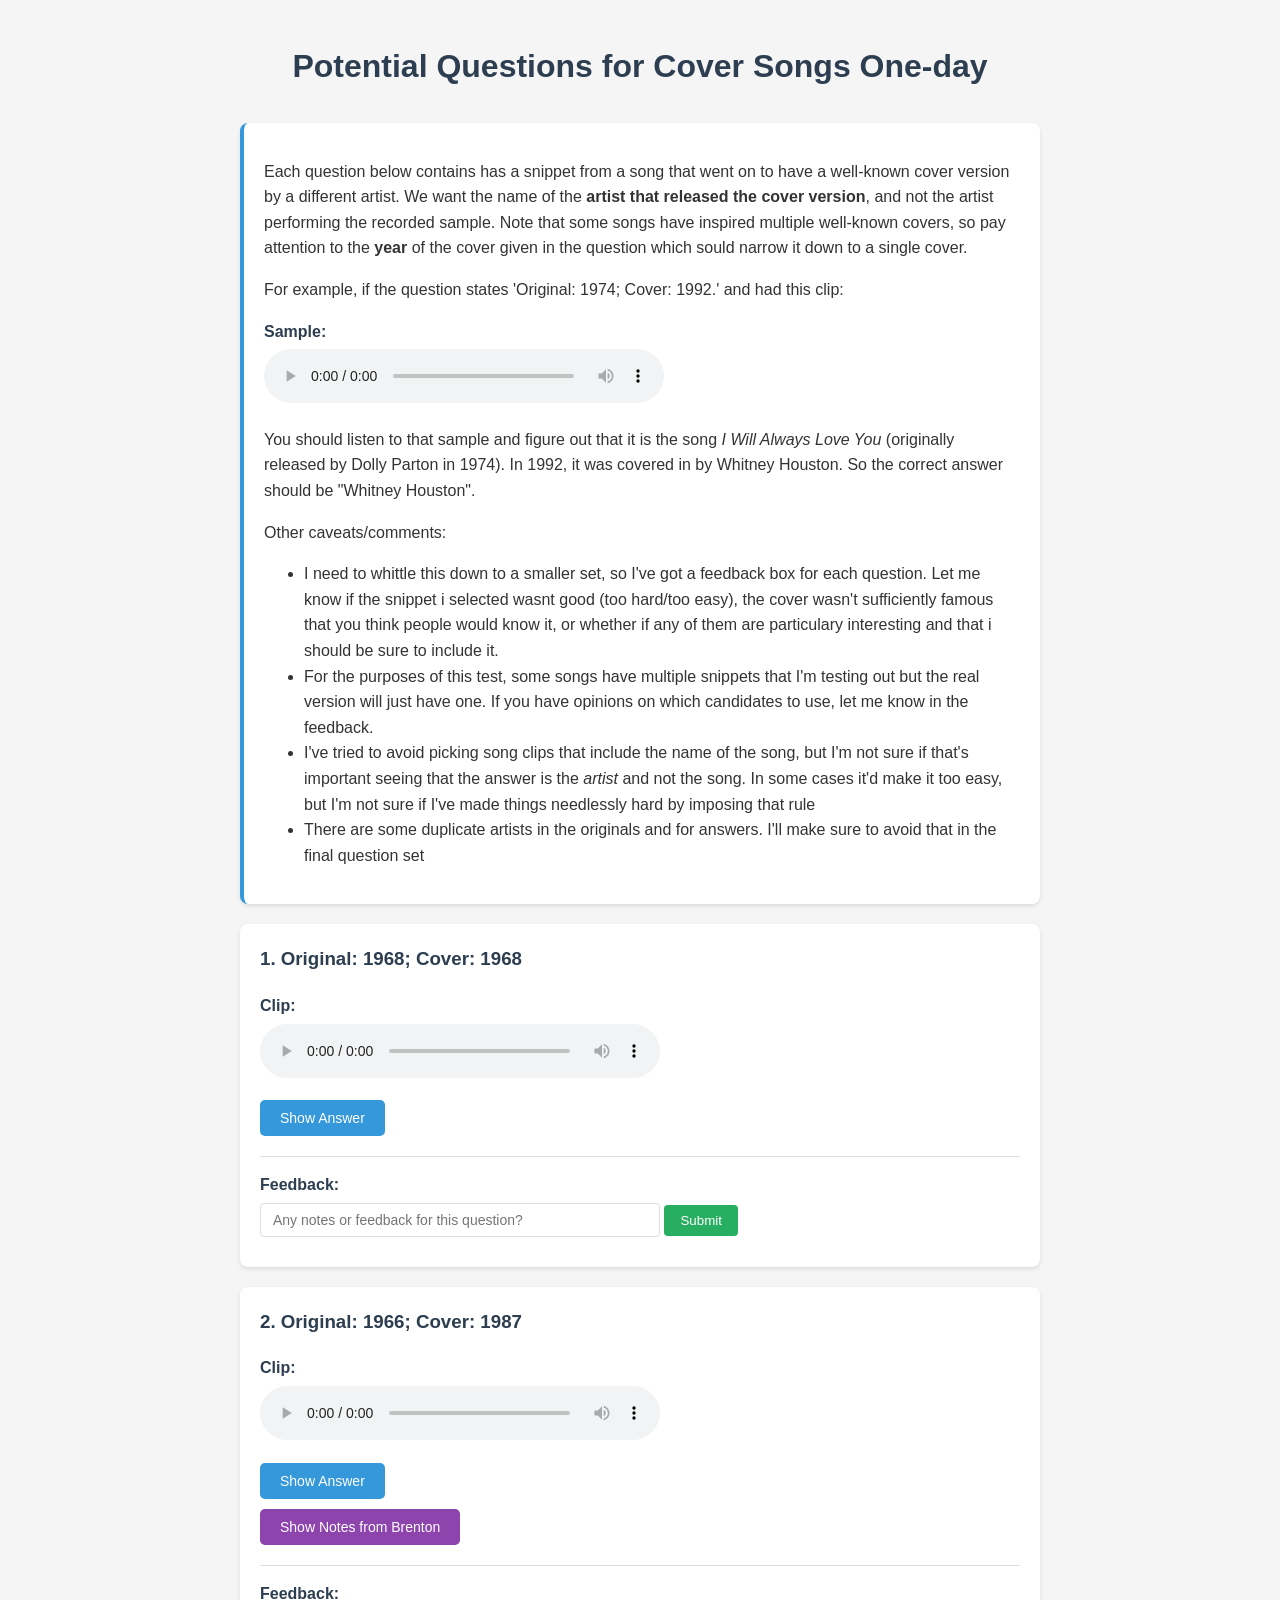
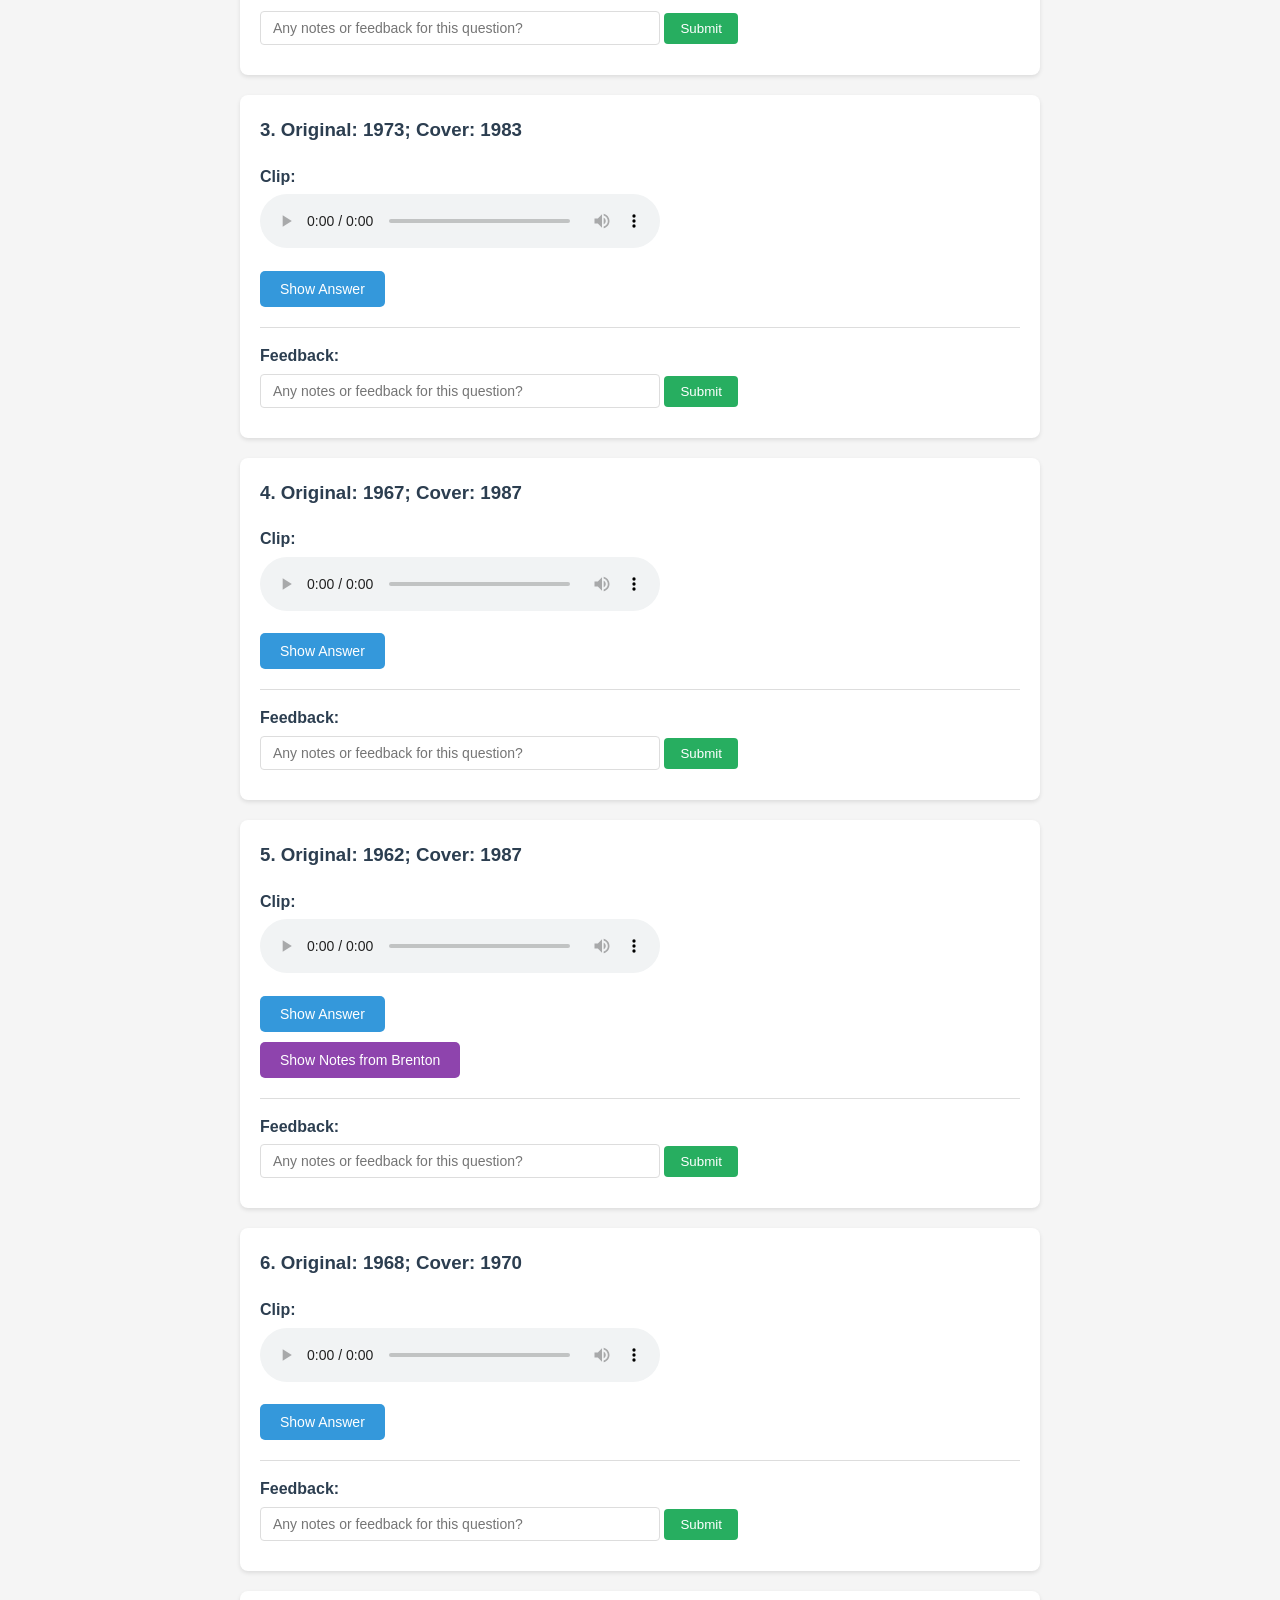
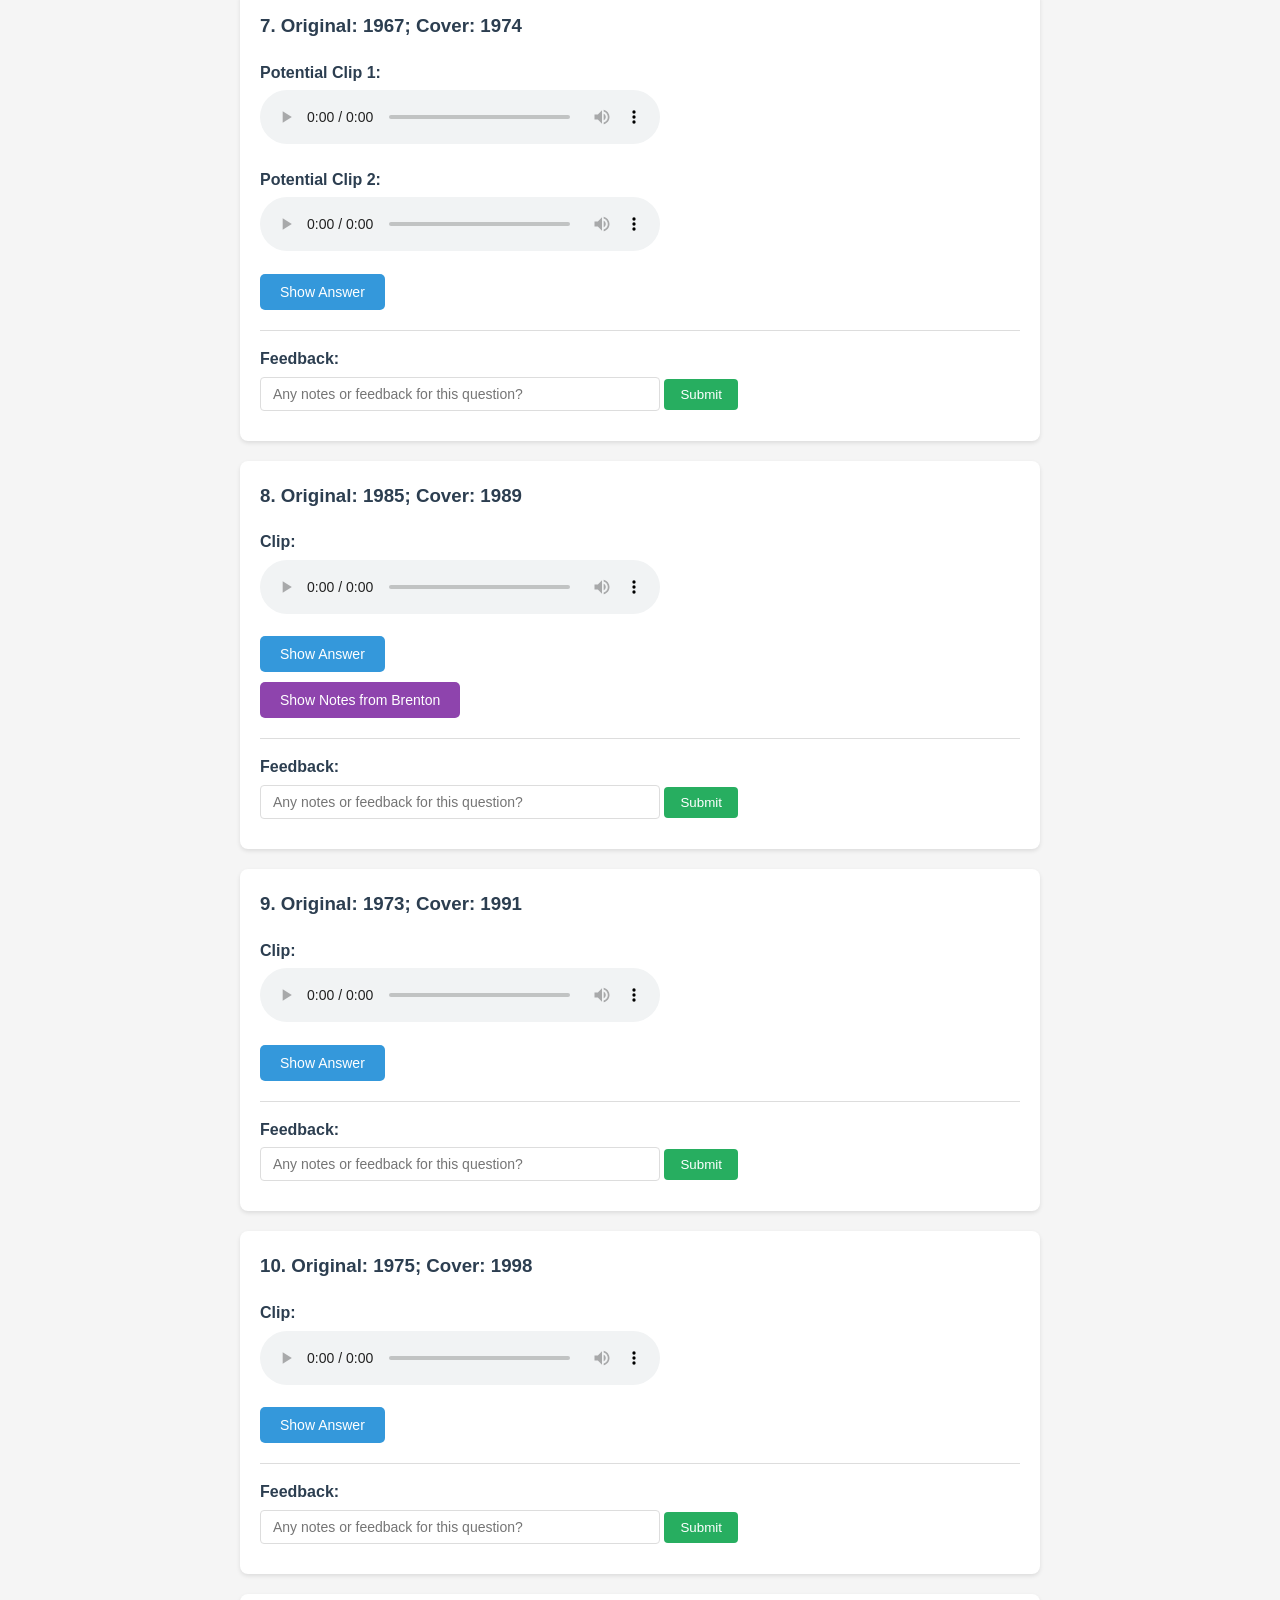
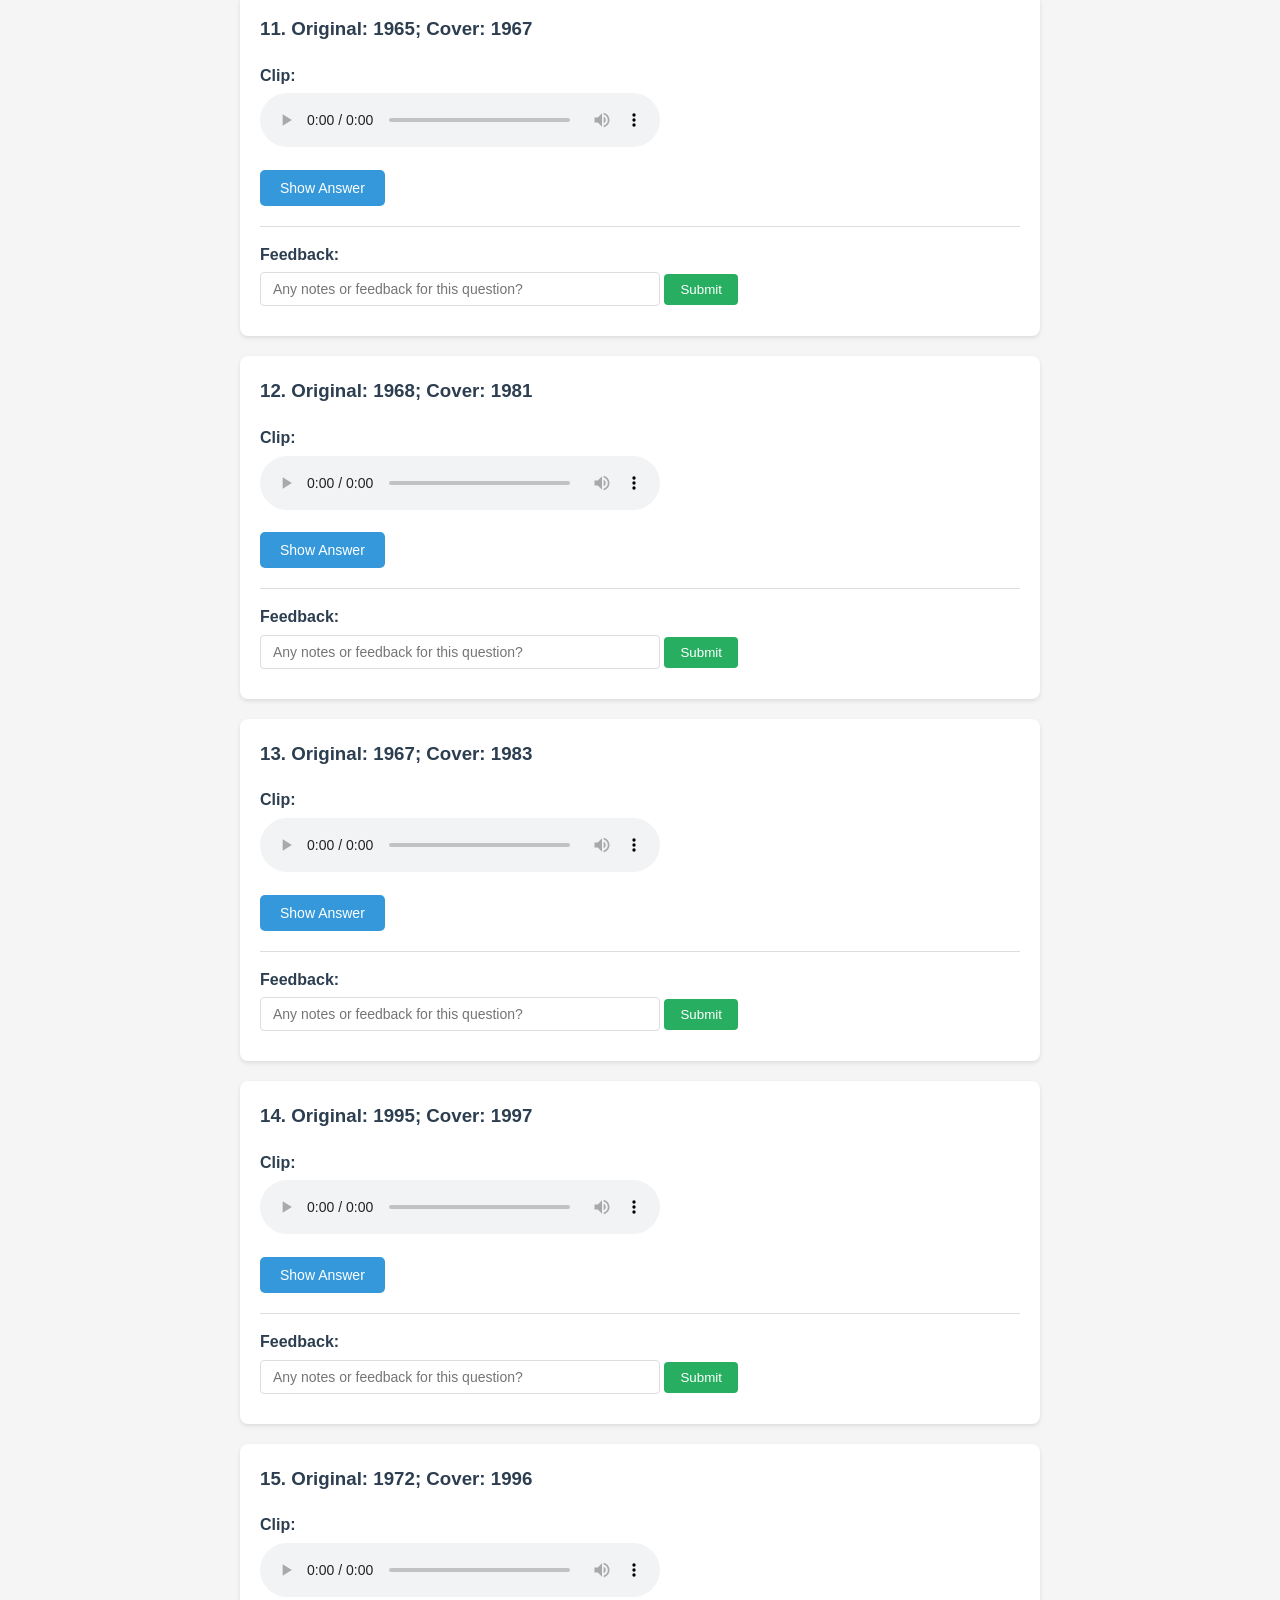
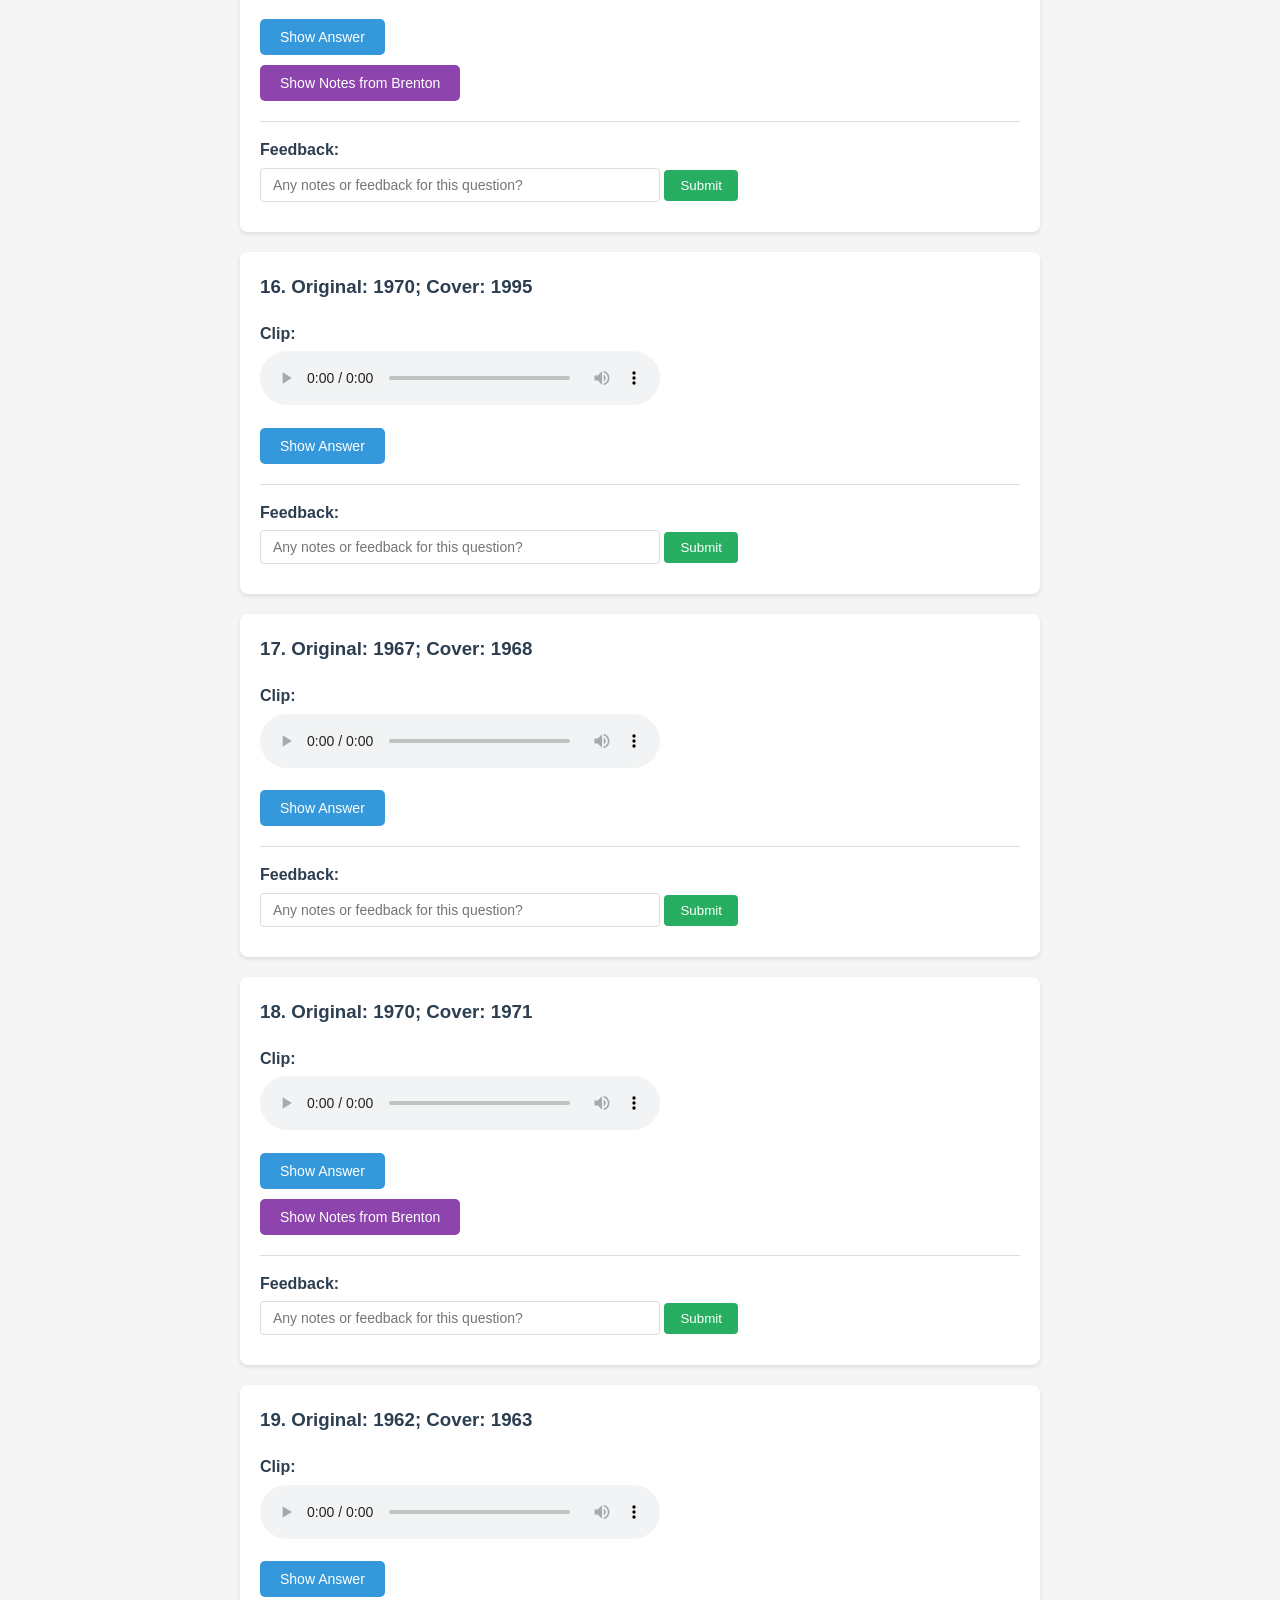
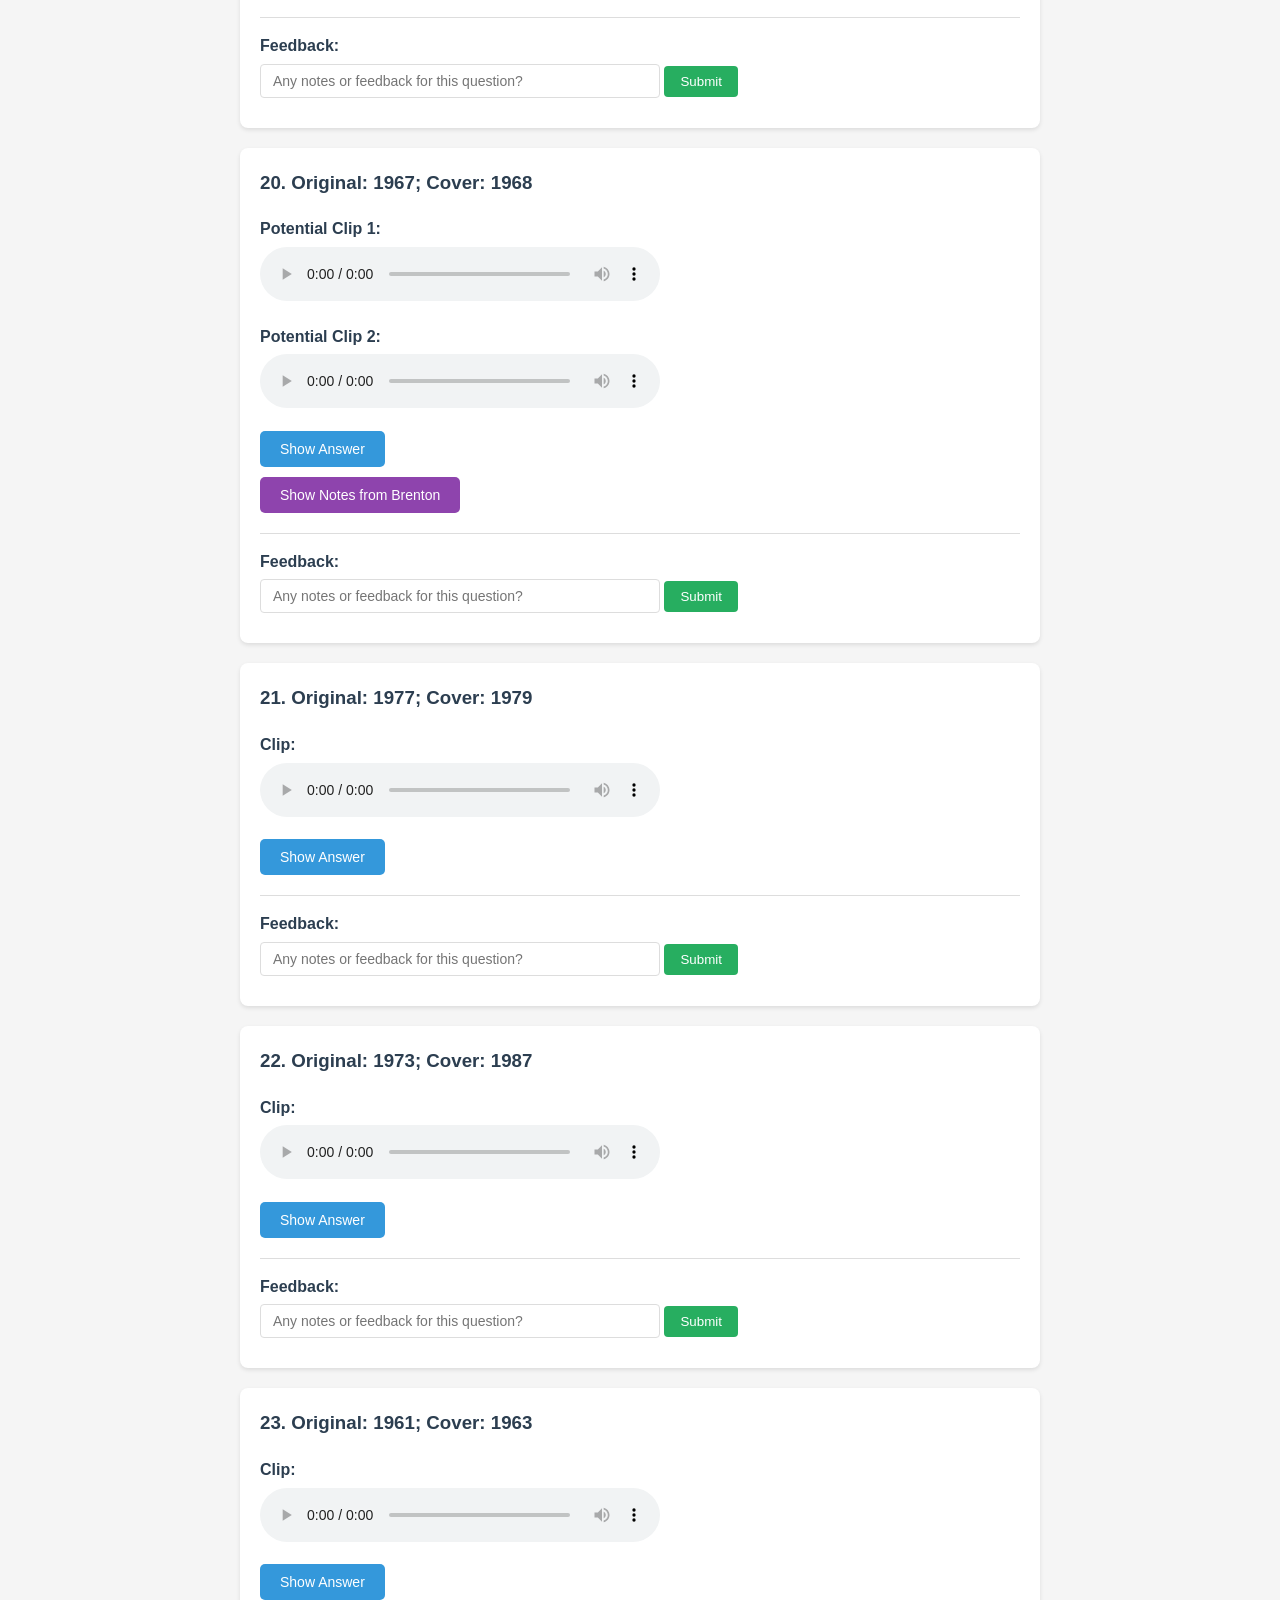
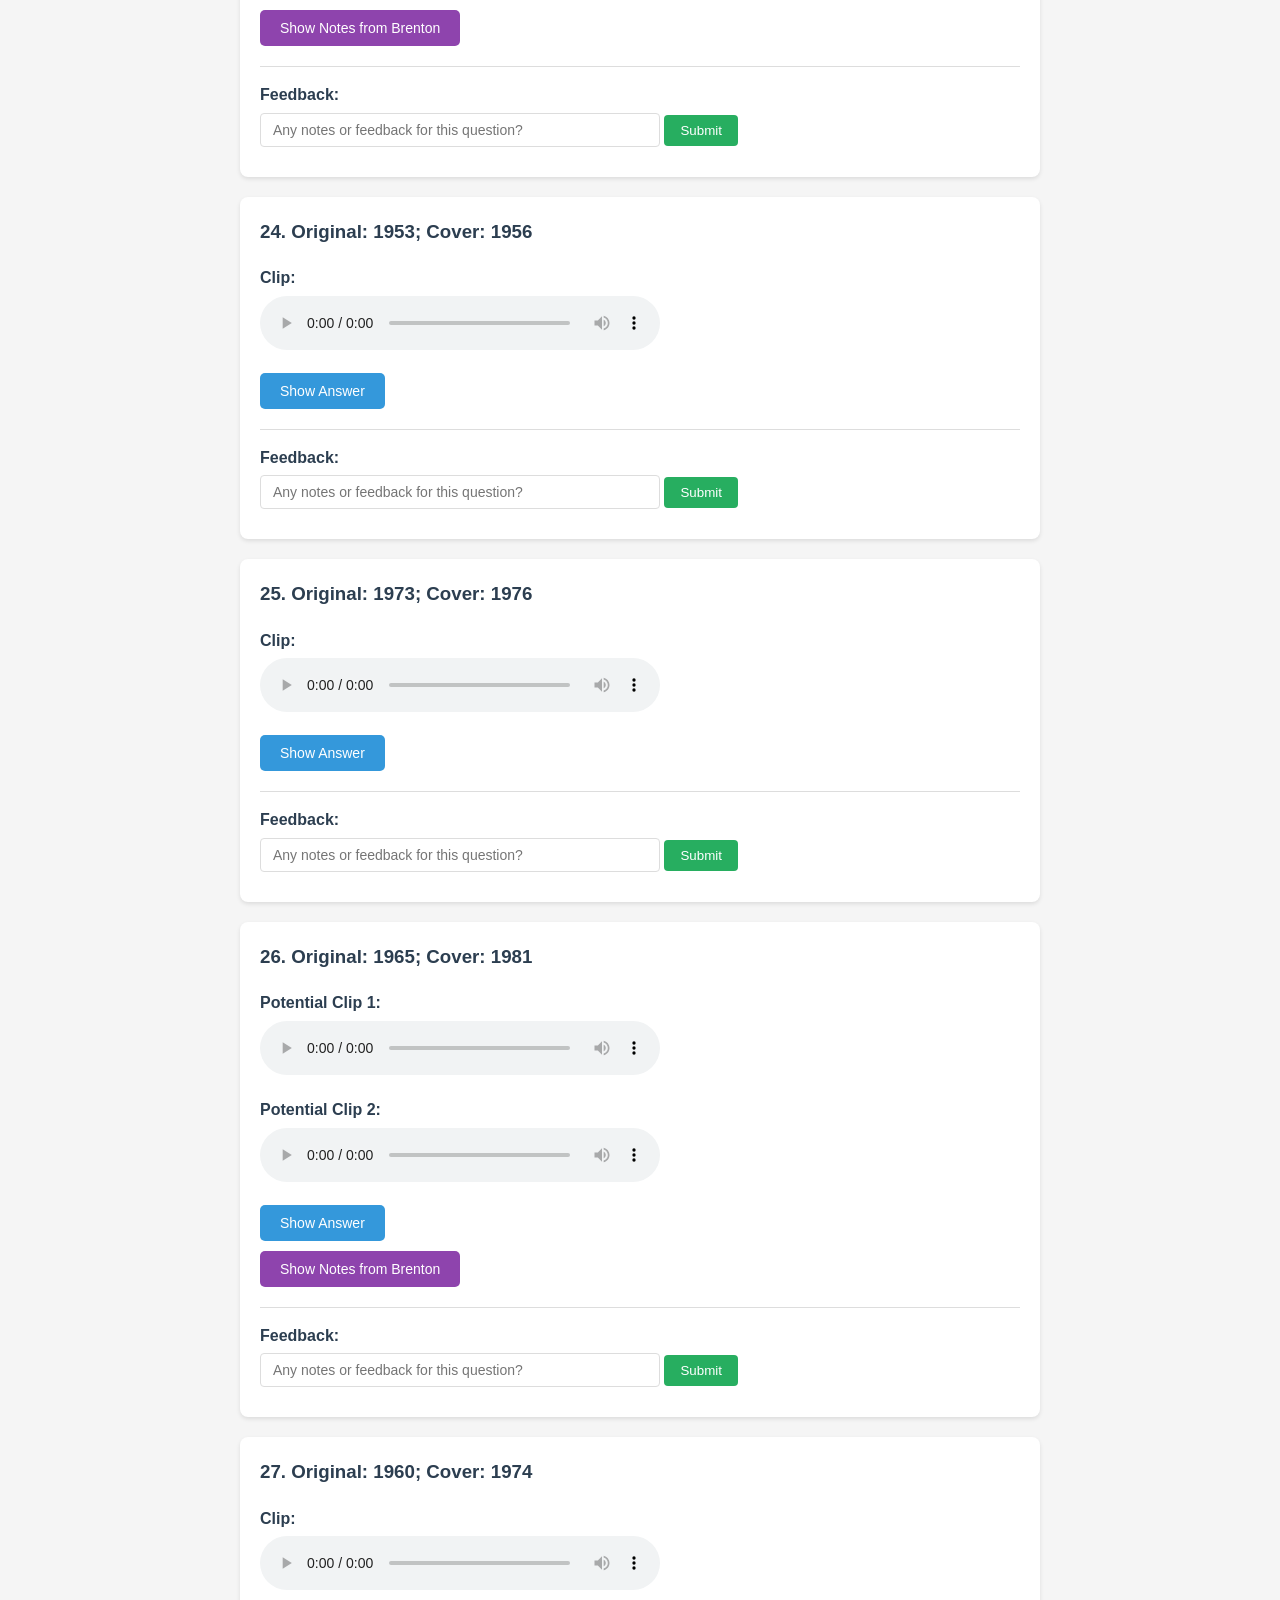
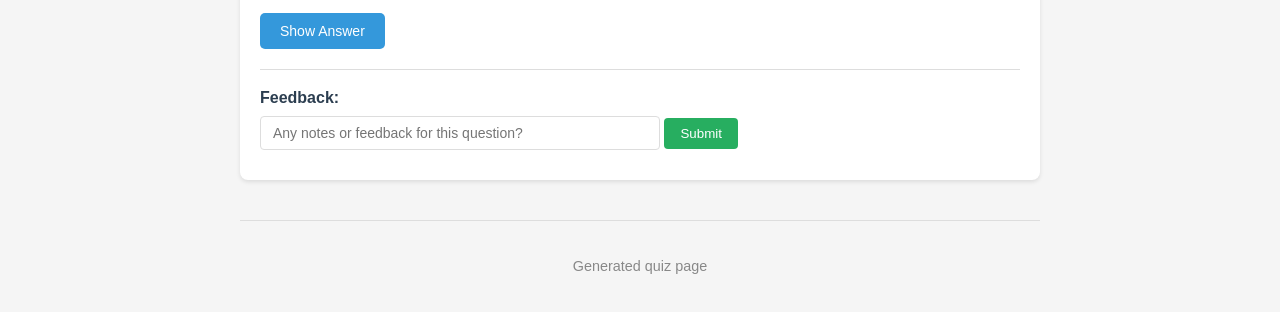
==== commit dae7f447: "add 3_publish_quizpage.sh script Wrapper script to publish quiz to GCS bucket.  Co-Authored-By: Clau" ====
--- a/ll_covers/quizpage/output/quiz.html
+++ b/ll_covers/quizpage/output/quiz.html
@@ -219,26 +219,61 @@
 
         <section class="questions">
             
-    <div class="question" data-question-number="1" data-question-title="Bobby McGee">
-        <h3>1.&nbsp;Original: 1970; Cover: 1971</h3>
-
-        <div class="audio-players">
-            
-        <div class="audio-player">
-            <label>Clip:</label>
-            <audio controls>
-                <source src="/Users/mcmenamin/Repos/sundries/ll_covers/data/trimmed/14bddb19e3d4_173295_179865.mp3" type="audio/mpeg">
-                Your browser does not support the audio element.
-            </audio>
-        </div>
-        </div>
-
-        <div class="answer-section">
-            <button class="spoiler-toggle" onclick="toggleSpoiler(this)">
-                Show Answer
-            </button>
-            <div class="spoiler-content hidden">
-                <p class="answer">Janis Joplin (Original: Gordon Lightfoot)</p>
+    <div class="question" data-question-number="1" data-question-title="One">
+        <h3>1.&nbsp;Original: 1968; Cover: 1968</h3>
+
+        <div class="audio-players">
+            
+        <div class="audio-player">
+            <label>Clip:</label>
+            <audio controls>
+                <source src="/Users/mcmenamin/Repos/sundries/ll_covers/data/trimmed/f97c5d29941b_23661_38996.mp3" type="audio/mpeg">
+                Your browser does not support the audio element.
+            </audio>
+        </div>
+        </div>
+
+        <div class="answer-section">
+            <button class="spoiler-toggle" onclick="toggleSpoiler(this)">
+                Show Answer
+            </button>
+            <div class="spoiler-content hidden">
+                <p class="answer">Three Dog Night (Original: Harry Nillsson)</p>
+            </div>
+        </div>
+        
+        <div class="feedback-section">
+            <label for="feedback-1">Feedback:</label>
+            <input type="text"
+                   id="feedback-1"
+                   class="feedback-input"
+                   placeholder="Any notes or feedback for this question?">
+            <button class="feedback-submit" onclick="submitFeedback(1, 'One')">
+                Submit
+            </button>
+        </div>
+    </div>
+
+    <div class="question" data-question-number="2" data-question-title="hazy shade of winter">
+        <h3>2.&nbsp;Original: 1966; Cover: 1987</h3>
+
+        <div class="audio-players">
+            
+        <div class="audio-player">
+            <label>Clip:</label>
+            <audio controls>
+                <source src="/Users/mcmenamin/Repos/sundries/ll_covers/data/trimmed/f732d071754f_71707_80334.mp3" type="audio/mpeg">
+                Your browser does not support the audio element.
+            </audio>
+        </div>
+        </div>
+
+        <div class="answer-section">
+            <button class="spoiler-toggle" onclick="toggleSpoiler(this)">
+                Show Answer
+            </button>
+            <div class="spoiler-content hidden">
+                <p class="answer">The Bangles (Original: Simon &amp; Garfunkel)</p>
             </div>
         </div>
         
@@ -247,41 +282,111 @@
                 Show Notes from Brenton
             </button>
             <div class="spoiler-content hidden">
-                <p class="notes">I&#x27;m a little worried about the definition of &#x27;original&#x27; here. Kris Kristofferson wrote it, then Gordon lightfoot released a version in 1970. Then Kris and Janis BOTH released a version in 1971. Gordon is &quot;original&quot; if you go by first released, but is the 1971 cover janis or kris?</p>
-            </div>
-        </div>
-        <div class="feedback-section">
-            <label for="feedback-1">Feedback:</label>
-            <input type="text"
-                   id="feedback-1"
-                   class="feedback-input"
-                   placeholder="Any notes or feedback for this question?">
-            <button class="feedback-submit" onclick="submitFeedback(1, 'Bobby McGee')">
-                Submit
-            </button>
-        </div>
-    </div>
-
-    <div class="question" data-question-number="2" data-question-title="Downtown train">
-        <h3>2.&nbsp;Original: 1985; Cover: 1989</h3>
-
-        <div class="audio-players">
-            
-        <div class="audio-player">
-            <label>Clip:</label>
-            <audio controls>
-                <source src="/Users/mcmenamin/Repos/sundries/ll_covers/data/trimmed/fb28f94c539d_31171_72215.mp3" type="audio/mpeg">
-                Your browser does not support the audio element.
-            </audio>
-        </div>
-        </div>
-
-        <div class="answer-section">
-            <button class="spoiler-toggle" onclick="toggleSpoiler(this)">
-                Show Answer
-            </button>
-            <div class="spoiler-content hidden">
-                <p class="answer">Rod Stewart (Original: Tom Waits)</p>
+                <p class="notes">This is another one where it *is* a famous cover, I worry that the original is too well known on its own</p>
+            </div>
+        </div>
+        <div class="feedback-section">
+            <label for="feedback-2">Feedback:</label>
+            <input type="text"
+                   id="feedback-2"
+                   class="feedback-input"
+                   placeholder="Any notes or feedback for this question?">
+            <button class="feedback-submit" onclick="submitFeedback(2, 'hazy shade of winter')">
+                Submit
+            </button>
+        </div>
+    </div>
+
+    <div class="question" data-question-number="3" data-question-title="Feel the noize">
+        <h3>3.&nbsp;Original: 1973; Cover: 1983</h3>
+
+        <div class="audio-players">
+            
+        <div class="audio-player">
+            <label>Clip:</label>
+            <audio controls>
+                <source src="/Users/mcmenamin/Repos/sundries/ll_covers/data/trimmed/5393bce9f0c8_91933_108059.mp3" type="audio/mpeg">
+                Your browser does not support the audio element.
+            </audio>
+        </div>
+        </div>
+
+        <div class="answer-section">
+            <button class="spoiler-toggle" onclick="toggleSpoiler(this)">
+                Show Answer
+            </button>
+            <div class="spoiler-content hidden">
+                <p class="answer">Quiet Riot (Original: Slade)</p>
+            </div>
+        </div>
+        
+        <div class="feedback-section">
+            <label for="feedback-3">Feedback:</label>
+            <input type="text"
+                   id="feedback-3"
+                   class="feedback-input"
+                   placeholder="Any notes or feedback for this question?">
+            <button class="feedback-submit" onclick="submitFeedback(3, 'Feel the noize')">
+                Submit
+            </button>
+        </div>
+    </div>
+
+    <div class="question" data-question-number="4" data-question-title="I think we&#x27;re alone now">
+        <h3>4.&nbsp;Original: 1967; Cover: 1987</h3>
+
+        <div class="audio-players">
+            
+        <div class="audio-player">
+            <label>Clip:</label>
+            <audio controls>
+                <source src="/Users/mcmenamin/Repos/sundries/ll_covers/data/trimmed/ceafa66b2d15_22345_37573.mp3" type="audio/mpeg">
+                Your browser does not support the audio element.
+            </audio>
+        </div>
+        </div>
+
+        <div class="answer-section">
+            <button class="spoiler-toggle" onclick="toggleSpoiler(this)">
+                Show Answer
+            </button>
+            <div class="spoiler-content hidden">
+                <p class="answer">Tiffany (Original: Tommy James &amp; The Shondells)</p>
+            </div>
+        </div>
+        
+        <div class="feedback-section">
+            <label for="feedback-4">Feedback:</label>
+            <input type="text"
+                   id="feedback-4"
+                   class="feedback-input"
+                   placeholder="Any notes or feedback for this question?">
+            <button class="feedback-submit" onclick="submitFeedback(4, 'I think we\'re alone now')">
+                Submit
+            </button>
+        </div>
+    </div>
+
+    <div class="question" data-question-number="5" data-question-title="The loco-motion">
+        <h3>5.&nbsp;Original: 1962; Cover: 1987</h3>
+
+        <div class="audio-players">
+            
+        <div class="audio-player">
+            <label>Clip:</label>
+            <audio controls>
+                <source src="/Users/mcmenamin/Repos/sundries/ll_covers/data/trimmed/29702f8e652b_8453_13847.mp3" type="audio/mpeg">
+                Your browser does not support the audio element.
+            </audio>
+        </div>
+        </div>
+
+        <div class="answer-section">
+            <button class="spoiler-toggle" onclick="toggleSpoiler(this)">
+                Show Answer
+            </button>
+            <div class="spoiler-content hidden">
+                <p class="answer">Kyline Minogue (Original: Little Eva)</p>
             </div>
         </div>
         
@@ -290,58 +395,58 @@
                 Show Notes from Brenton
             </button>
             <div class="spoiler-content hidden">
-                <p class="notes">I don&#x27;t know how to gauge popularity here because I know the Tom Waits version so much better than the Rod Stewart. Is Rod&#x27;s a well-known cover? There have also been a few other covers of it, so i&#x27;m leaning toward not using this</p>
-            </div>
-        </div>
-        <div class="feedback-section">
-            <label for="feedback-2">Feedback:</label>
-            <input type="text"
-                   id="feedback-2"
-                   class="feedback-input"
-                   placeholder="Any notes or feedback for this question?">
-            <button class="feedback-submit" onclick="submitFeedback(2, 'Downtown train')">
-                Submit
-            </button>
-        </div>
-    </div>
-
-    <div class="question" data-question-number="3" data-question-title="live and let die">
-        <h3>3.&nbsp;Original: 1973; Cover: 1991</h3>
-
-        <div class="audio-players">
-            
-        <div class="audio-player">
-            <label>Clip:</label>
-            <audio controls>
-                <source src="/Users/mcmenamin/Repos/sundries/ll_covers/data/trimmed/0b2e5d6ae886_46830_59458.mp3" type="audio/mpeg">
-                Your browser does not support the audio element.
-            </audio>
-        </div>
-        </div>
-
-        <div class="answer-section">
-            <button class="spoiler-toggle" onclick="toggleSpoiler(this)">
-                Show Answer
-            </button>
-            <div class="spoiler-content hidden">
-                <p class="answer">Guns &#x27;n&#x27; Roses (Original: Wings)</p>
-            </div>
-        </div>
-        
-        <div class="feedback-section">
-            <label for="feedback-3">Feedback:</label>
-            <input type="text"
-                   id="feedback-3"
-                   class="feedback-input"
-                   placeholder="Any notes or feedback for this question?">
-            <button class="feedback-submit" onclick="submitFeedback(3, 'live and let die')">
-                Submit
-            </button>
-        </div>
-    </div>
-
-    <div class="question" data-question-number="4" data-question-title="Some kind of wonderful">
-        <h3>4.&nbsp;Original: 1967; Cover: 1974</h3>
+                <p class="notes">Grand Funk Railroad also covered this in the 1970s</p>
+            </div>
+        </div>
+        <div class="feedback-section">
+            <label for="feedback-5">Feedback:</label>
+            <input type="text"
+                   id="feedback-5"
+                   class="feedback-input"
+                   placeholder="Any notes or feedback for this question?">
+            <button class="feedback-submit" onclick="submitFeedback(5, 'The loco-motion')">
+                Submit
+            </button>
+        </div>
+    </div>
+
+    <div class="question" data-question-number="6" data-question-title="Black magic woman">
+        <h3>6.&nbsp;Original: 1968; Cover: 1970</h3>
+
+        <div class="audio-players">
+            
+        <div class="audio-player">
+            <label>Clip:</label>
+            <audio controls>
+                <source src="/Users/mcmenamin/Repos/sundries/ll_covers/data/trimmed/dd0428b5e4b7_102726_112452.mp3" type="audio/mpeg">
+                Your browser does not support the audio element.
+            </audio>
+        </div>
+        </div>
+
+        <div class="answer-section">
+            <button class="spoiler-toggle" onclick="toggleSpoiler(this)">
+                Show Answer
+            </button>
+            <div class="spoiler-content hidden">
+                <p class="answer">Santana (Original: Fleetwood Mac)</p>
+            </div>
+        </div>
+        
+        <div class="feedback-section">
+            <label for="feedback-6">Feedback:</label>
+            <input type="text"
+                   id="feedback-6"
+                   class="feedback-input"
+                   placeholder="Any notes or feedback for this question?">
+            <button class="feedback-submit" onclick="submitFeedback(6, 'Black magic woman')">
+                Submit
+            </button>
+        </div>
+    </div>
+
+    <div class="question" data-question-number="7" data-question-title="Some kind of wonderful">
+        <h3>7.&nbsp;Original: 1967; Cover: 1974</h3>
 
         <div class="audio-players">
             
@@ -372,107 +477,37 @@
         </div>
         
         <div class="feedback-section">
-            <label for="feedback-4">Feedback:</label>
-            <input type="text"
-                   id="feedback-4"
-                   class="feedback-input"
-                   placeholder="Any notes or feedback for this question?">
-            <button class="feedback-submit" onclick="submitFeedback(4, 'Some kind of wonderful')">
-                Submit
-            </button>
-        </div>
-    </div>
-
-    <div class="question" data-question-number="5" data-question-title="knockin on heavens door">
-        <h3>5.&nbsp;Original: 1973; Cover: 1987</h3>
-
-        <div class="audio-players">
-            
-        <div class="audio-player">
-            <label>Clip:</label>
-            <audio controls>
-                <source src="/Users/mcmenamin/Repos/sundries/ll_covers/data/trimmed/cb35735fa59f_84280_95451.mp3" type="audio/mpeg">
-                Your browser does not support the audio element.
-            </audio>
-        </div>
-        </div>
-
-        <div class="answer-section">
-            <button class="spoiler-toggle" onclick="toggleSpoiler(this)">
-                Show Answer
-            </button>
-            <div class="spoiler-content hidden">
-                <p class="answer">Guns &#x27;n&#x27; Roses (Original: Bob Dylan)</p>
-            </div>
-        </div>
-        
-        <div class="feedback-section">
-            <label for="feedback-5">Feedback:</label>
-            <input type="text"
-                   id="feedback-5"
-                   class="feedback-input"
-                   placeholder="Any notes or feedback for this question?">
-            <button class="feedback-submit" onclick="submitFeedback(5, 'knockin on heavens door')">
-                Submit
-            </button>
-        </div>
-    </div>
-
-    <div class="question" data-question-number="6" data-question-title="New York New York">
-        <h3>6.&nbsp;Original: 1977; Cover: 1979</h3>
-
-        <div class="audio-players">
-            
-        <div class="audio-player">
-            <label>Clip:</label>
-            <audio controls>
-                <source src="/Users/mcmenamin/Repos/sundries/ll_covers/data/trimmed/c53df944379b_139346_148735.mp3" type="audio/mpeg">
-                Your browser does not support the audio element.
-            </audio>
-        </div>
-        </div>
-
-        <div class="answer-section">
-            <button class="spoiler-toggle" onclick="toggleSpoiler(this)">
-                Show Answer
-            </button>
-            <div class="spoiler-content hidden">
-                <p class="answer">Frank Sinatra (Original: Liza Minelli)</p>
-            </div>
-        </div>
-        
-        <div class="feedback-section">
-            <label for="feedback-6">Feedback:</label>
-            <input type="text"
-                   id="feedback-6"
-                   class="feedback-input"
-                   placeholder="Any notes or feedback for this question?">
-            <button class="feedback-submit" onclick="submitFeedback(6, 'New York New York')">
-                Submit
-            </button>
-        </div>
-    </div>
-
-    <div class="question" data-question-number="7" data-question-title="Killing me softly">
-        <h3>7.&nbsp;Original: 1972; Cover: 1996</h3>
-
-        <div class="audio-players">
-            
-        <div class="audio-player">
-            <label>Clip:</label>
-            <audio controls>
-                <source src="/Users/mcmenamin/Repos/sundries/ll_covers/data/trimmed/8595041f7ab1_82471_101893.mp3" type="audio/mpeg">
-                Your browser does not support the audio element.
-            </audio>
-        </div>
-        </div>
-
-        <div class="answer-section">
-            <button class="spoiler-toggle" onclick="toggleSpoiler(this)">
-                Show Answer
-            </button>
-            <div class="spoiler-content hidden">
-                <p class="answer">Fugees (Original: Lori Lieberman)</p>
+            <label for="feedback-7">Feedback:</label>
+            <input type="text"
+                   id="feedback-7"
+                   class="feedback-input"
+                   placeholder="Any notes or feedback for this question?">
+            <button class="feedback-submit" onclick="submitFeedback(7, 'Some kind of wonderful')">
+                Submit
+            </button>
+        </div>
+    </div>
+
+    <div class="question" data-question-number="8" data-question-title="Downtown train">
+        <h3>8.&nbsp;Original: 1985; Cover: 1989</h3>
+
+        <div class="audio-players">
+            
+        <div class="audio-player">
+            <label>Clip:</label>
+            <audio controls>
+                <source src="/Users/mcmenamin/Repos/sundries/ll_covers/data/trimmed/fb28f94c539d_31171_72215.mp3" type="audio/mpeg">
+                Your browser does not support the audio element.
+            </audio>
+        </div>
+        </div>
+
+        <div class="answer-section">
+            <button class="spoiler-toggle" onclick="toggleSpoiler(this)">
+                Show Answer
+            </button>
+            <div class="spoiler-content hidden">
+                <p class="answer">Rod Stewart (Original: Tom Waits)</p>
             </div>
         </div>
         
@@ -481,49 +516,251 @@
                 Show Notes from Brenton
             </button>
             <div class="spoiler-content hidden">
-                <p class="notes">Roberta Flack had a cover in 1973 that was bigger than the original and it&#x27;s pretty clear that the fugees were more inspired by that one</p>
-            </div>
-        </div>
-        <div class="feedback-section">
-            <label for="feedback-7">Feedback:</label>
-            <input type="text"
-                   id="feedback-7"
-                   class="feedback-input"
-                   placeholder="Any notes or feedback for this question?">
-            <button class="feedback-submit" onclick="submitFeedback(7, 'Killing me softly')">
-                Submit
-            </button>
-        </div>
-    </div>
-
-    <div class="question" data-question-number="8" data-question-title="with a little help from my friends">
-        <h3>8.&nbsp;Original: 1967; Cover: 1968</h3>
-
-        <div class="audio-players">
-            
-        <div class="audio-player">
-            <label>Potential Clip 1:</label>
-            <audio controls>
-                <source src="/Users/mcmenamin/Repos/sundries/ll_covers/data/trimmed/61e3a3986ea8_127968_132045.mp3" type="audio/mpeg">
-                Your browser does not support the audio element.
-            </audio>
-        </div>
-
-        <div class="audio-player">
-            <label>Potential Clip 2:</label>
-            <audio controls>
-                <source src="/Users/mcmenamin/Repos/sundries/ll_covers/data/trimmed/61e3a3986ea8_154394_162463.mp3" type="audio/mpeg">
-                Your browser does not support the audio element.
-            </audio>
-        </div>
-        </div>
-
-        <div class="answer-section">
-            <button class="spoiler-toggle" onclick="toggleSpoiler(this)">
-                Show Answer
-            </button>
-            <div class="spoiler-content hidden">
-                <p class="answer">Joe Cocker (Original: The Beatles)</p>
+                <p class="notes">I don&#x27;t know how to gauge popularity here because I know the Tom Waits version so much better than the Rod Stewart. Is Rod&#x27;s a well-known cover? There have also been a few other covers of it, so i&#x27;m leaning toward not using this</p>
+            </div>
+        </div>
+        <div class="feedback-section">
+            <label for="feedback-8">Feedback:</label>
+            <input type="text"
+                   id="feedback-8"
+                   class="feedback-input"
+                   placeholder="Any notes or feedback for this question?">
+            <button class="feedback-submit" onclick="submitFeedback(8, 'Downtown train')">
+                Submit
+            </button>
+        </div>
+    </div>
+
+    <div class="question" data-question-number="9" data-question-title="live and let die">
+        <h3>9.&nbsp;Original: 1973; Cover: 1991</h3>
+
+        <div class="audio-players">
+            
+        <div class="audio-player">
+            <label>Clip:</label>
+            <audio controls>
+                <source src="/Users/mcmenamin/Repos/sundries/ll_covers/data/trimmed/0b2e5d6ae886_46830_59458.mp3" type="audio/mpeg">
+                Your browser does not support the audio element.
+            </audio>
+        </div>
+        </div>
+
+        <div class="answer-section">
+            <button class="spoiler-toggle" onclick="toggleSpoiler(this)">
+                Show Answer
+            </button>
+            <div class="spoiler-content hidden">
+                <p class="answer">Guns &#x27;n&#x27; Roses (Original: Wings)</p>
+            </div>
+        </div>
+        
+        <div class="feedback-section">
+            <label for="feedback-9">Feedback:</label>
+            <input type="text"
+                   id="feedback-9"
+                   class="feedback-input"
+                   placeholder="Any notes or feedback for this question?">
+            <button class="feedback-submit" onclick="submitFeedback(9, 'live and let die')">
+                Submit
+            </button>
+        </div>
+    </div>
+
+    <div class="question" data-question-number="10" data-question-title="Why can&#x27;t we be friends">
+        <h3>10.&nbsp;Original: 1975; Cover: 1998</h3>
+
+        <div class="audio-players">
+            
+        <div class="audio-player">
+            <label>Clip:</label>
+            <audio controls>
+                <source src="/Users/mcmenamin/Repos/sundries/ll_covers/data/trimmed/0f9339a7bedf_105746_116332.mp3" type="audio/mpeg">
+                Your browser does not support the audio element.
+            </audio>
+        </div>
+        </div>
+
+        <div class="answer-section">
+            <button class="spoiler-toggle" onclick="toggleSpoiler(this)">
+                Show Answer
+            </button>
+            <div class="spoiler-content hidden">
+                <p class="answer">Smashmouth (Original: War)</p>
+            </div>
+        </div>
+        
+        <div class="feedback-section">
+            <label for="feedback-10">Feedback:</label>
+            <input type="text"
+                   id="feedback-10"
+                   class="feedback-input"
+                   placeholder="Any notes or feedback for this question?">
+            <button class="feedback-submit" onclick="submitFeedback(10, 'Why can\'t we be friends')">
+                Submit
+            </button>
+        </div>
+    </div>
+
+    <div class="question" data-question-number="11" data-question-title="Respect">
+        <h3>11.&nbsp;Original: 1965; Cover: 1967</h3>
+
+        <div class="audio-players">
+            
+        <div class="audio-player">
+            <label>Clip:</label>
+            <audio controls>
+                <source src="/Users/mcmenamin/Repos/sundries/ll_covers/data/trimmed/adb00236071c_59157_61515.mp3" type="audio/mpeg">
+                Your browser does not support the audio element.
+            </audio>
+        </div>
+        </div>
+
+        <div class="answer-section">
+            <button class="spoiler-toggle" onclick="toggleSpoiler(this)">
+                Show Answer
+            </button>
+            <div class="spoiler-content hidden">
+                <p class="answer">Aretha Franklin (Original: Otis Redding)</p>
+            </div>
+        </div>
+        
+        <div class="feedback-section">
+            <label for="feedback-11">Feedback:</label>
+            <input type="text"
+                   id="feedback-11"
+                   class="feedback-input"
+                   placeholder="Any notes or feedback for this question?">
+            <button class="feedback-submit" onclick="submitFeedback(11, 'Respect')">
+                Submit
+            </button>
+        </div>
+    </div>
+
+    <div class="question" data-question-number="12" data-question-title="Mony mony">
+        <h3>12.&nbsp;Original: 1968; Cover: 1981</h3>
+
+        <div class="audio-players">
+            
+        <div class="audio-player">
+            <label>Clip:</label>
+            <audio controls>
+                <source src="/Users/mcmenamin/Repos/sundries/ll_covers/data/trimmed/2c5d5ebbd0ad_13052_16352.mp3" type="audio/mpeg">
+                Your browser does not support the audio element.
+            </audio>
+        </div>
+        </div>
+
+        <div class="answer-section">
+            <button class="spoiler-toggle" onclick="toggleSpoiler(this)">
+                Show Answer
+            </button>
+            <div class="spoiler-content hidden">
+                <p class="answer">Billy Idol (Original: Tommy James &amp; The Shondells)</p>
+            </div>
+        </div>
+        
+        <div class="feedback-section">
+            <label for="feedback-12">Feedback:</label>
+            <input type="text"
+                   id="feedback-12"
+                   class="feedback-input"
+                   placeholder="Any notes or feedback for this question?">
+            <button class="feedback-submit" onclick="submitFeedback(12, 'Mony mony')">
+                Submit
+            </button>
+        </div>
+    </div>
+
+    <div class="question" data-question-number="13" data-question-title="Red red wine">
+        <h3>13.&nbsp;Original: 1967; Cover: 1983</h3>
+
+        <div class="audio-players">
+            
+        <div class="audio-player">
+            <label>Clip:</label>
+            <audio controls>
+                <source src="/Users/mcmenamin/Repos/sundries/ll_covers/data/trimmed/2246c57db917_132165_159544.mp3" type="audio/mpeg">
+                Your browser does not support the audio element.
+            </audio>
+        </div>
+        </div>
+
+        <div class="answer-section">
+            <button class="spoiler-toggle" onclick="toggleSpoiler(this)">
+                Show Answer
+            </button>
+            <div class="spoiler-content hidden">
+                <p class="answer">UB40 (Original: Neil Diamond)</p>
+            </div>
+        </div>
+        
+        <div class="feedback-section">
+            <label for="feedback-13">Feedback:</label>
+            <input type="text"
+                   id="feedback-13"
+                   class="feedback-input"
+                   placeholder="Any notes or feedback for this question?">
+            <button class="feedback-submit" onclick="submitFeedback(13, 'Red red wine')">
+                Submit
+            </button>
+        </div>
+    </div>
+
+    <div class="question" data-question-number="14" data-question-title="torn">
+        <h3>14.&nbsp;Original: 1995; Cover: 1997</h3>
+
+        <div class="audio-players">
+            
+        <div class="audio-player">
+            <label>Clip:</label>
+            <audio controls>
+                <source src="/Users/mcmenamin/Repos/sundries/ll_covers/data/trimmed/7d8acaac2172_99617_110564.mp3" type="audio/mpeg">
+                Your browser does not support the audio element.
+            </audio>
+        </div>
+        </div>
+
+        <div class="answer-section">
+            <button class="spoiler-toggle" onclick="toggleSpoiler(this)">
+                Show Answer
+            </button>
+            <div class="spoiler-content hidden">
+                <p class="answer">Natalie Imbruglia (Original: Ednaswap)</p>
+            </div>
+        </div>
+        
+        <div class="feedback-section">
+            <label for="feedback-14">Feedback:</label>
+            <input type="text"
+                   id="feedback-14"
+                   class="feedback-input"
+                   placeholder="Any notes or feedback for this question?">
+            <button class="feedback-submit" onclick="submitFeedback(14, 'torn')">
+                Submit
+            </button>
+        </div>
+    </div>
+
+    <div class="question" data-question-number="15" data-question-title="Killing me softly">
+        <h3>15.&nbsp;Original: 1972; Cover: 1996</h3>
+
+        <div class="audio-players">
+            
+        <div class="audio-player">
+            <label>Clip:</label>
+            <audio controls>
+                <source src="/Users/mcmenamin/Repos/sundries/ll_covers/data/trimmed/8595041f7ab1_82471_101893.mp3" type="audio/mpeg">
+                Your browser does not support the audio element.
+            </audio>
+        </div>
+        </div>
+
+        <div class="answer-section">
+            <button class="spoiler-toggle" onclick="toggleSpoiler(this)">
+                Show Answer
+            </button>
+            <div class="spoiler-content hidden">
+                <p class="answer">Fugees (Original: Lori Lieberman)</p>
             </div>
         </div>
         
@@ -532,154 +769,111 @@
                 Show Notes from Brenton
             </button>
             <div class="spoiler-content hidden">
-                <p class="notes">Because this was that Beatles, there are a LOT of other covers but I think the year (and relative fame) of this version should narrow it down enough</p>
-            </div>
-        </div>
-        <div class="feedback-section">
-            <label for="feedback-8">Feedback:</label>
-            <input type="text"
-                   id="feedback-8"
-                   class="feedback-input"
-                   placeholder="Any notes or feedback for this question?">
-            <button class="feedback-submit" onclick="submitFeedback(8, 'with a little help from my friends')">
-                Submit
-            </button>
-        </div>
-    </div>
-
-    <div class="question" data-question-number="9" data-question-title="Blinded by the light">
-        <h3>9.&nbsp;Original: 1973; Cover: 1976</h3>
-
-        <div class="audio-players">
-            
-        <div class="audio-player">
-            <label>Clip:</label>
-            <audio controls>
-                <source src="/Users/mcmenamin/Repos/sundries/ll_covers/data/trimmed/325ba83a38fc_179336_187087.mp3" type="audio/mpeg">
-                Your browser does not support the audio element.
-            </audio>
-        </div>
-        </div>
-
-        <div class="answer-section">
-            <button class="spoiler-toggle" onclick="toggleSpoiler(this)">
-                Show Answer
-            </button>
-            <div class="spoiler-content hidden">
-                <p class="answer">Manfred Mann&#x27;s Earth Band (Original: Bruce Springsteen)</p>
-            </div>
-        </div>
-        
-        <div class="feedback-section">
-            <label for="feedback-9">Feedback:</label>
-            <input type="text"
-                   id="feedback-9"
-                   class="feedback-input"
-                   placeholder="Any notes or feedback for this question?">
-            <button class="feedback-submit" onclick="submitFeedback(9, 'Blinded by the light')">
-                Submit
-            </button>
-        </div>
-    </div>
-
-    <div class="question" data-question-number="10" data-question-title="One">
-        <h3>10.&nbsp;Original: 1968; Cover: 1968</h3>
-
-        <div class="audio-players">
-            
-        <div class="audio-player">
-            <label>Clip:</label>
-            <audio controls>
-                <source src="/Users/mcmenamin/Repos/sundries/ll_covers/data/trimmed/f97c5d29941b_23661_38996.mp3" type="audio/mpeg">
-                Your browser does not support the audio element.
-            </audio>
-        </div>
-        </div>
-
-        <div class="answer-section">
-            <button class="spoiler-toggle" onclick="toggleSpoiler(this)">
-                Show Answer
-            </button>
-            <div class="spoiler-content hidden">
-                <p class="answer">Three Dog Night (Original: Harry Nillsson)</p>
-            </div>
-        </div>
-        
-        <div class="feedback-section">
-            <label for="feedback-10">Feedback:</label>
-            <input type="text"
-                   id="feedback-10"
-                   class="feedback-input"
-                   placeholder="Any notes or feedback for this question?">
-            <button class="feedback-submit" onclick="submitFeedback(10, 'One')">
-                Submit
-            </button>
-        </div>
-    </div>
-
-    <div class="question" data-question-number="11" data-question-title="Ring of fire">
-        <h3>11.&nbsp;Original: 1962; Cover: 1963</h3>
-
-        <div class="audio-players">
-            
-        <div class="audio-player">
-            <label>Clip:</label>
-            <audio controls>
-                <source src="/Users/mcmenamin/Repos/sundries/ll_covers/data/trimmed/9fd82922eee3_60206_72788.mp3" type="audio/mpeg">
-                Your browser does not support the audio element.
-            </audio>
-        </div>
-        </div>
-
-        <div class="answer-section">
-            <button class="spoiler-toggle" onclick="toggleSpoiler(this)">
-                Show Answer
-            </button>
-            <div class="spoiler-content hidden">
-                <p class="answer">Johnny Cash (Original: Anita Carter)</p>
-            </div>
-        </div>
-        
-        <div class="feedback-section">
-            <label for="feedback-11">Feedback:</label>
-            <input type="text"
-                   id="feedback-11"
-                   class="feedback-input"
-                   placeholder="Any notes or feedback for this question?">
-            <button class="feedback-submit" onclick="submitFeedback(11, 'Ring of fire')">
-                Submit
-            </button>
-        </div>
-    </div>
-
-    <div class="question" data-question-number="12" data-question-title="Tainted love">
-        <h3>12.&nbsp;Original: 1965; Cover: 1981</h3>
-
-        <div class="audio-players">
-            
-        <div class="audio-player">
-            <label>Potential Clip 1:</label>
-            <audio controls>
-                <source src="/Users/mcmenamin/Repos/sundries/ll_covers/data/trimmed/d84fccf97178_3384_9696.mp3" type="audio/mpeg">
-                Your browser does not support the audio element.
-            </audio>
-        </div>
-
-        <div class="audio-player">
-            <label>Potential Clip 2:</label>
-            <audio controls>
-                <source src="/Users/mcmenamin/Repos/sundries/ll_covers/data/trimmed/d84fccf97178_89812_93937.mp3" type="audio/mpeg">
-                Your browser does not support the audio element.
-            </audio>
-        </div>
-        </div>
-
-        <div class="answer-section">
-            <button class="spoiler-toggle" onclick="toggleSpoiler(this)">
-                Show Answer
-            </button>
-            <div class="spoiler-content hidden">
-                <p class="answer">Soft Cell (Original: Gloria Jones)</p>
+                <p class="notes">Roberta Flack had a cover in 1973 that was bigger than the original and it&#x27;s pretty clear that the fugees were more inspired by that one</p>
+            </div>
+        </div>
+        <div class="feedback-section">
+            <label for="feedback-15">Feedback:</label>
+            <input type="text"
+                   id="feedback-15"
+                   class="feedback-input"
+                   placeholder="Any notes or feedback for this question?">
+            <button class="feedback-submit" onclick="submitFeedback(15, 'Killing me softly')">
+                Submit
+            </button>
+        </div>
+    </div>
+
+    <div class="question" data-question-number="16" data-question-title="Man who sold the world">
+        <h3>16.&nbsp;Original: 1970; Cover: 1995</h3>
+
+        <div class="audio-players">
+            
+        <div class="audio-player">
+            <label>Clip:</label>
+            <audio controls>
+                <source src="/Users/mcmenamin/Repos/sundries/ll_covers/data/trimmed/0a452fb995a2_51241_58769.mp3" type="audio/mpeg">
+                Your browser does not support the audio element.
+            </audio>
+        </div>
+        </div>
+
+        <div class="answer-section">
+            <button class="spoiler-toggle" onclick="toggleSpoiler(this)">
+                Show Answer
+            </button>
+            <div class="spoiler-content hidden">
+                <p class="answer">Nirvana (Original: David Bowie)</p>
+            </div>
+        </div>
+        
+        <div class="feedback-section">
+            <label for="feedback-16">Feedback:</label>
+            <input type="text"
+                   id="feedback-16"
+                   class="feedback-input"
+                   placeholder="Any notes or feedback for this question?">
+            <button class="feedback-submit" onclick="submitFeedback(16, 'Man who sold the world')">
+                Submit
+            </button>
+        </div>
+    </div>
+
+    <div class="question" data-question-number="17" data-question-title="Watchtower">
+        <h3>17.&nbsp;Original: 1967; Cover: 1968</h3>
+
+        <div class="audio-players">
+            
+        <div class="audio-player">
+            <label>Clip:</label>
+            <audio controls>
+                <source src="/Users/mcmenamin/Repos/sundries/ll_covers/data/trimmed/2275d0f0b4b5_96703_104484.mp3" type="audio/mpeg">
+                Your browser does not support the audio element.
+            </audio>
+        </div>
+        </div>
+
+        <div class="answer-section">
+            <button class="spoiler-toggle" onclick="toggleSpoiler(this)">
+                Show Answer
+            </button>
+            <div class="spoiler-content hidden">
+                <p class="answer">Jimi Hendrix (Original: Bob Dylan)</p>
+            </div>
+        </div>
+        
+        <div class="feedback-section">
+            <label for="feedback-17">Feedback:</label>
+            <input type="text"
+                   id="feedback-17"
+                   class="feedback-input"
+                   placeholder="Any notes or feedback for this question?">
+            <button class="feedback-submit" onclick="submitFeedback(17, 'Watchtower')">
+                Submit
+            </button>
+        </div>
+    </div>
+
+    <div class="question" data-question-number="18" data-question-title="Bobby McGee">
+        <h3>18.&nbsp;Original: 1970; Cover: 1971</h3>
+
+        <div class="audio-players">
+            
+        <div class="audio-player">
+            <label>Clip:</label>
+            <audio controls>
+                <source src="/Users/mcmenamin/Repos/sundries/ll_covers/data/trimmed/14bddb19e3d4_173295_179865.mp3" type="audio/mpeg">
+                Your browser does not support the audio element.
+            </audio>
+        </div>
+        </div>
+
+        <div class="answer-section">
+            <button class="spoiler-toggle" onclick="toggleSpoiler(this)">
+                Show Answer
+            </button>
+            <div class="spoiler-content hidden">
+                <p class="answer">Janis Joplin (Original: Gordon Lightfoot)</p>
             </div>
         </div>
         
@@ -688,146 +882,84 @@
                 Show Notes from Brenton
             </button>
             <div class="spoiler-content hidden">
-                <p class="notes">Marilyn Manson also covered (in 2001)</p>
-            </div>
-        </div>
-        <div class="feedback-section">
-            <label for="feedback-12">Feedback:</label>
-            <input type="text"
-                   id="feedback-12"
-                   class="feedback-input"
-                   placeholder="Any notes or feedback for this question?">
-            <button class="feedback-submit" onclick="submitFeedback(12, 'Tainted love')">
-                Submit
-            </button>
-        </div>
-    </div>
-
-    <div class="question" data-question-number="13" data-question-title="Watchtower">
-        <h3>13.&nbsp;Original: 1967; Cover: 1968</h3>
-
-        <div class="audio-players">
-            
-        <div class="audio-player">
-            <label>Clip:</label>
-            <audio controls>
-                <source src="/Users/mcmenamin/Repos/sundries/ll_covers/data/trimmed/2275d0f0b4b5_96703_104484.mp3" type="audio/mpeg">
-                Your browser does not support the audio element.
-            </audio>
-        </div>
-        </div>
-
-        <div class="answer-section">
-            <button class="spoiler-toggle" onclick="toggleSpoiler(this)">
-                Show Answer
-            </button>
-            <div class="spoiler-content hidden">
-                <p class="answer">Jimi Hendrix (Original: Bob Dylan)</p>
-            </div>
-        </div>
-        
-        <div class="feedback-section">
-            <label for="feedback-13">Feedback:</label>
-            <input type="text"
-                   id="feedback-13"
-                   class="feedback-input"
-                   placeholder="Any notes or feedback for this question?">
-            <button class="feedback-submit" onclick="submitFeedback(13, 'Watchtower')">
-                Submit
-            </button>
-        </div>
-    </div>
-
-    <div class="question" data-question-number="14" data-question-title="I think we&#x27;re alone now">
-        <h3>14.&nbsp;Original: 1967; Cover: 1987</h3>
-
-        <div class="audio-players">
-            
-        <div class="audio-player">
-            <label>Clip:</label>
-            <audio controls>
-                <source src="/Users/mcmenamin/Repos/sundries/ll_covers/data/trimmed/ceafa66b2d15_22345_37573.mp3" type="audio/mpeg">
-                Your browser does not support the audio element.
-            </audio>
-        </div>
-        </div>
-
-        <div class="answer-section">
-            <button class="spoiler-toggle" onclick="toggleSpoiler(this)">
-                Show Answer
-            </button>
-            <div class="spoiler-content hidden">
-                <p class="answer">Tiffany (Original: Tommy James &amp; The Shondells)</p>
-            </div>
-        </div>
-        
-        <div class="feedback-section">
-            <label for="feedback-14">Feedback:</label>
-            <input type="text"
-                   id="feedback-14"
-                   class="feedback-input"
-                   placeholder="Any notes or feedback for this question?">
-            <button class="feedback-submit" onclick="submitFeedback(14, 'I think we\'re alone now')">
-                Submit
-            </button>
-        </div>
-    </div>
-
-    <div class="question" data-question-number="15" data-question-title="Respect">
-        <h3>15.&nbsp;Original: 1965; Cover: 1967</h3>
-
-        <div class="audio-players">
-            
-        <div class="audio-player">
-            <label>Clip:</label>
-            <audio controls>
-                <source src="/Users/mcmenamin/Repos/sundries/ll_covers/data/trimmed/adb00236071c_59157_61515.mp3" type="audio/mpeg">
-                Your browser does not support the audio element.
-            </audio>
-        </div>
-        </div>
-
-        <div class="answer-section">
-            <button class="spoiler-toggle" onclick="toggleSpoiler(this)">
-                Show Answer
-            </button>
-            <div class="spoiler-content hidden">
-                <p class="answer">Aretha Franklin (Original: Otis Redding)</p>
-            </div>
-        </div>
-        
-        <div class="feedback-section">
-            <label for="feedback-15">Feedback:</label>
-            <input type="text"
-                   id="feedback-15"
-                   class="feedback-input"
-                   placeholder="Any notes or feedback for this question?">
-            <button class="feedback-submit" onclick="submitFeedback(15, 'Respect')">
-                Submit
-            </button>
-        </div>
-    </div>
-
-    <div class="question" data-question-number="16" data-question-title="The loco-motion">
-        <h3>16.&nbsp;Original: 1962; Cover: 1987</h3>
-
-        <div class="audio-players">
-            
-        <div class="audio-player">
-            <label>Clip:</label>
-            <audio controls>
-                <source src="/Users/mcmenamin/Repos/sundries/ll_covers/data/trimmed/29702f8e652b_8453_13847.mp3" type="audio/mpeg">
-                Your browser does not support the audio element.
-            </audio>
-        </div>
-        </div>
-
-        <div class="answer-section">
-            <button class="spoiler-toggle" onclick="toggleSpoiler(this)">
-                Show Answer
-            </button>
-            <div class="spoiler-content hidden">
-                <p class="answer">Kyline Minogue (Original: Little Eva)</p>
+                <p class="notes">I&#x27;m a little worried about the definition of &#x27;original&#x27; here. Kris Kristofferson wrote it, then Gordon lightfoot released a version in 1970. Then Kris and Janis BOTH released a version in 1971. Gordon is &quot;original&quot; if you go by first released, but is the 1971 cover janis or kris?</p>
+            </div>
+        </div>
+        <div class="feedback-section">
+            <label for="feedback-18">Feedback:</label>
+            <input type="text"
+                   id="feedback-18"
+                   class="feedback-input"
+                   placeholder="Any notes or feedback for this question?">
+            <button class="feedback-submit" onclick="submitFeedback(18, 'Bobby McGee')">
+                Submit
+            </button>
+        </div>
+    </div>
+
+    <div class="question" data-question-number="19" data-question-title="Ring of fire">
+        <h3>19.&nbsp;Original: 1962; Cover: 1963</h3>
+
+        <div class="audio-players">
+            
+        <div class="audio-player">
+            <label>Clip:</label>
+            <audio controls>
+                <source src="/Users/mcmenamin/Repos/sundries/ll_covers/data/trimmed/9fd82922eee3_60206_72788.mp3" type="audio/mpeg">
+                Your browser does not support the audio element.
+            </audio>
+        </div>
+        </div>
+
+        <div class="answer-section">
+            <button class="spoiler-toggle" onclick="toggleSpoiler(this)">
+                Show Answer
+            </button>
+            <div class="spoiler-content hidden">
+                <p class="answer">Johnny Cash (Original: Anita Carter)</p>
+            </div>
+        </div>
+        
+        <div class="feedback-section">
+            <label for="feedback-19">Feedback:</label>
+            <input type="text"
+                   id="feedback-19"
+                   class="feedback-input"
+                   placeholder="Any notes or feedback for this question?">
+            <button class="feedback-submit" onclick="submitFeedback(19, 'Ring of fire')">
+                Submit
+            </button>
+        </div>
+    </div>
+
+    <div class="question" data-question-number="20" data-question-title="with a little help from my friends">
+        <h3>20.&nbsp;Original: 1967; Cover: 1968</h3>
+
+        <div class="audio-players">
+            
+        <div class="audio-player">
+            <label>Potential Clip 1:</label>
+            <audio controls>
+                <source src="/Users/mcmenamin/Repos/sundries/ll_covers/data/trimmed/61e3a3986ea8_127968_132045.mp3" type="audio/mpeg">
+                Your browser does not support the audio element.
+            </audio>
+        </div>
+
+        <div class="audio-player">
+            <label>Potential Clip 2:</label>
+            <audio controls>
+                <source src="/Users/mcmenamin/Repos/sundries/ll_covers/data/trimmed/61e3a3986ea8_154394_162463.mp3" type="audio/mpeg">
+                Your browser does not support the audio element.
+            </audio>
+        </div>
+        </div>
+
+        <div class="answer-section">
+            <button class="spoiler-toggle" onclick="toggleSpoiler(this)">
+                Show Answer
+            </button>
+            <div class="spoiler-content hidden">
+                <p class="answer">Joe Cocker (Original: The Beatles)</p>
             </div>
         </div>
         
@@ -836,181 +968,111 @@
                 Show Notes from Brenton
             </button>
             <div class="spoiler-content hidden">
-                <p class="notes">Grand Funk Railroad also covered this in the 1970s</p>
-            </div>
-        </div>
-        <div class="feedback-section">
-            <label for="feedback-16">Feedback:</label>
-            <input type="text"
-                   id="feedback-16"
-                   class="feedback-input"
-                   placeholder="Any notes or feedback for this question?">
-            <button class="feedback-submit" onclick="submitFeedback(16, 'The loco-motion')">
-                Submit
-            </button>
-        </div>
-    </div>
-
-    <div class="question" data-question-number="17" data-question-title="Black magic woman">
-        <h3>17.&nbsp;Original: 1968; Cover: 1970</h3>
-
-        <div class="audio-players">
-            
-        <div class="audio-player">
-            <label>Clip:</label>
-            <audio controls>
-                <source src="/Users/mcmenamin/Repos/sundries/ll_covers/data/trimmed/dd0428b5e4b7_102726_112452.mp3" type="audio/mpeg">
-                Your browser does not support the audio element.
-            </audio>
-        </div>
-        </div>
-
-        <div class="answer-section">
-            <button class="spoiler-toggle" onclick="toggleSpoiler(this)">
-                Show Answer
-            </button>
-            <div class="spoiler-content hidden">
-                <p class="answer">Santana (Original: Fleetwood Mac)</p>
-            </div>
-        </div>
-        
-        <div class="feedback-section">
-            <label for="feedback-17">Feedback:</label>
-            <input type="text"
-                   id="feedback-17"
-                   class="feedback-input"
-                   placeholder="Any notes or feedback for this question?">
-            <button class="feedback-submit" onclick="submitFeedback(17, 'Black magic woman')">
-                Submit
-            </button>
-        </div>
-    </div>
-
-    <div class="question" data-question-number="18" data-question-title="torn">
-        <h3>18.&nbsp;Original: 1995; Cover: 1997</h3>
-
-        <div class="audio-players">
-            
-        <div class="audio-player">
-            <label>Clip:</label>
-            <audio controls>
-                <source src="/Users/mcmenamin/Repos/sundries/ll_covers/data/trimmed/7d8acaac2172_99617_110564.mp3" type="audio/mpeg">
-                Your browser does not support the audio element.
-            </audio>
-        </div>
-        </div>
-
-        <div class="answer-section">
-            <button class="spoiler-toggle" onclick="toggleSpoiler(this)">
-                Show Answer
-            </button>
-            <div class="spoiler-content hidden">
-                <p class="answer">Natalie Imbruglia (Original: Ednaswap)</p>
-            </div>
-        </div>
-        
-        <div class="feedback-section">
-            <label for="feedback-18">Feedback:</label>
-            <input type="text"
-                   id="feedback-18"
-                   class="feedback-input"
-                   placeholder="Any notes or feedback for this question?">
-            <button class="feedback-submit" onclick="submitFeedback(18, 'torn')">
-                Submit
-            </button>
-        </div>
-    </div>
-
-    <div class="question" data-question-number="19" data-question-title="Red red wine">
-        <h3>19.&nbsp;Original: 1967; Cover: 1983</h3>
-
-        <div class="audio-players">
-            
-        <div class="audio-player">
-            <label>Clip:</label>
-            <audio controls>
-                <source src="/Users/mcmenamin/Repos/sundries/ll_covers/data/trimmed/2246c57db917_132165_159544.mp3" type="audio/mpeg">
-                Your browser does not support the audio element.
-            </audio>
-        </div>
-        </div>
-
-        <div class="answer-section">
-            <button class="spoiler-toggle" onclick="toggleSpoiler(this)">
-                Show Answer
-            </button>
-            <div class="spoiler-content hidden">
-                <p class="answer">UB40 (Original: Neil Diamond)</p>
-            </div>
-        </div>
-        
-        <div class="feedback-section">
-            <label for="feedback-19">Feedback:</label>
-            <input type="text"
-                   id="feedback-19"
-                   class="feedback-input"
-                   placeholder="Any notes or feedback for this question?">
-            <button class="feedback-submit" onclick="submitFeedback(19, 'Red red wine')">
-                Submit
-            </button>
-        </div>
-    </div>
-
-    <div class="question" data-question-number="20" data-question-title="Mony mony">
-        <h3>20.&nbsp;Original: 1968; Cover: 1981</h3>
-
-        <div class="audio-players">
-            
-        <div class="audio-player">
-            <label>Clip:</label>
-            <audio controls>
-                <source src="/Users/mcmenamin/Repos/sundries/ll_covers/data/trimmed/2c5d5ebbd0ad_13052_16352.mp3" type="audio/mpeg">
-                Your browser does not support the audio element.
-            </audio>
-        </div>
-        </div>
-
-        <div class="answer-section">
-            <button class="spoiler-toggle" onclick="toggleSpoiler(this)">
-                Show Answer
-            </button>
-            <div class="spoiler-content hidden">
-                <p class="answer">Billy Idol (Original: Tommy James &amp; The Shondells)</p>
-            </div>
-        </div>
-        
+                <p class="notes">Because this was that Beatles, there are a LOT of other covers but I think the year (and relative fame) of this version should narrow it down enough</p>
+            </div>
+        </div>
         <div class="feedback-section">
             <label for="feedback-20">Feedback:</label>
             <input type="text"
                    id="feedback-20"
                    class="feedback-input"
                    placeholder="Any notes or feedback for this question?">
-            <button class="feedback-submit" onclick="submitFeedback(20, 'Mony mony')">
-                Submit
-            </button>
-        </div>
-    </div>
-
-    <div class="question" data-question-number="21" data-question-title="hazy shade of winter">
-        <h3>21.&nbsp;Original: 1966; Cover: 1987</h3>
-
-        <div class="audio-players">
-            
-        <div class="audio-player">
-            <label>Clip:</label>
-            <audio controls>
-                <source src="/Users/mcmenamin/Repos/sundries/ll_covers/data/trimmed/f732d071754f_71707_80334.mp3" type="audio/mpeg">
-                Your browser does not support the audio element.
-            </audio>
-        </div>
-        </div>
-
-        <div class="answer-section">
-            <button class="spoiler-toggle" onclick="toggleSpoiler(this)">
-                Show Answer
-            </button>
-            <div class="spoiler-content hidden">
-                <p class="answer">The Bangles (Original: Simon &amp; Garfunkel)</p>
+            <button class="feedback-submit" onclick="submitFeedback(20, 'with a little help from my friends')">
+                Submit
+            </button>
+        </div>
+    </div>
+
+    <div class="question" data-question-number="21" data-question-title="New York New York">
+        <h3>21.&nbsp;Original: 1977; Cover: 1979</h3>
+
+        <div class="audio-players">
+            
+        <div class="audio-player">
+            <label>Clip:</label>
+            <audio controls>
+                <source src="/Users/mcmenamin/Repos/sundries/ll_covers/data/trimmed/c53df944379b_139346_148735.mp3" type="audio/mpeg">
+                Your browser does not support the audio element.
+            </audio>
+        </div>
+        </div>
+
+        <div class="answer-section">
+            <button class="spoiler-toggle" onclick="toggleSpoiler(this)">
+                Show Answer
+            </button>
+            <div class="spoiler-content hidden">
+                <p class="answer">Frank Sinatra (Original: Liza Minelli)</p>
+            </div>
+        </div>
+        
+        <div class="feedback-section">
+            <label for="feedback-21">Feedback:</label>
+            <input type="text"
+                   id="feedback-21"
+                   class="feedback-input"
+                   placeholder="Any notes or feedback for this question?">
+            <button class="feedback-submit" onclick="submitFeedback(21, 'New York New York')">
+                Submit
+            </button>
+        </div>
+    </div>
+
+    <div class="question" data-question-number="22" data-question-title="knockin on heavens door">
+        <h3>22.&nbsp;Original: 1973; Cover: 1987</h3>
+
+        <div class="audio-players">
+            
+        <div class="audio-player">
+            <label>Clip:</label>
+            <audio controls>
+                <source src="/Users/mcmenamin/Repos/sundries/ll_covers/data/trimmed/cb35735fa59f_84280_95451.mp3" type="audio/mpeg">
+                Your browser does not support the audio element.
+            </audio>
+        </div>
+        </div>
+
+        <div class="answer-section">
+            <button class="spoiler-toggle" onclick="toggleSpoiler(this)">
+                Show Answer
+            </button>
+            <div class="spoiler-content hidden">
+                <p class="answer">Guns &#x27;n&#x27; Roses (Original: Bob Dylan)</p>
+            </div>
+        </div>
+        
+        <div class="feedback-section">
+            <label for="feedback-22">Feedback:</label>
+            <input type="text"
+                   id="feedback-22"
+                   class="feedback-input"
+                   placeholder="Any notes or feedback for this question?">
+            <button class="feedback-submit" onclick="submitFeedback(22, 'knockin on heavens door')">
+                Submit
+            </button>
+        </div>
+    </div>
+
+    <div class="question" data-question-number="23" data-question-title="Twist and shout">
+        <h3>23.&nbsp;Original: 1961; Cover: 1963</h3>
+
+        <div class="audio-players">
+            
+        <div class="audio-player">
+            <label>Clip:</label>
+            <audio controls>
+                <source src="/Users/mcmenamin/Repos/sundries/ll_covers/data/trimmed/47959cfa55c1_81889_92817.mp3" type="audio/mpeg">
+                Your browser does not support the audio element.
+            </audio>
+        </div>
+        </div>
+
+        <div class="answer-section">
+            <button class="spoiler-toggle" onclick="toggleSpoiler(this)">
+                Show Answer
+            </button>
+            <div class="spoiler-content hidden">
+                <p class="answer">The Beatles (Original: The Top Notes)</p>
             </div>
         </div>
         
@@ -1019,58 +1081,23 @@
                 Show Notes from Brenton
             </button>
             <div class="spoiler-content hidden">
-                <p class="notes">This is another one where it *is* a famous cover, I worry that the original is too well known on its own</p>
-            </div>
-        </div>
-        <div class="feedback-section">
-            <label for="feedback-21">Feedback:</label>
-            <input type="text"
-                   id="feedback-21"
-                   class="feedback-input"
-                   placeholder="Any notes or feedback for this question?">
-            <button class="feedback-submit" onclick="submitFeedback(21, 'hazy shade of winter')">
-                Submit
-            </button>
-        </div>
-    </div>
-
-    <div class="question" data-question-number="22" data-question-title="Feel the noize">
-        <h3>22.&nbsp;Original: 1973; Cover: 1983</h3>
-
-        <div class="audio-players">
-            
-        <div class="audio-player">
-            <label>Clip:</label>
-            <audio controls>
-                <source src="/Users/mcmenamin/Repos/sundries/ll_covers/data/trimmed/5393bce9f0c8_91933_108059.mp3" type="audio/mpeg">
-                Your browser does not support the audio element.
-            </audio>
-        </div>
-        </div>
-
-        <div class="answer-section">
-            <button class="spoiler-toggle" onclick="toggleSpoiler(this)">
-                Show Answer
-            </button>
-            <div class="spoiler-content hidden">
-                <p class="answer">Quiet Riot (Original: Slade)</p>
-            </div>
-        </div>
-        
-        <div class="feedback-section">
-            <label for="feedback-22">Feedback:</label>
-            <input type="text"
-                   id="feedback-22"
-                   class="feedback-input"
-                   placeholder="Any notes or feedback for this question?">
-            <button class="feedback-submit" onclick="submitFeedback(22, 'Feel the noize')">
-                Submit
-            </button>
-        </div>
-    </div>
-
-    <div class="question" data-question-number="23" data-question-title="Elvis something">
-        <h3>23.&nbsp;Original: 1953; Cover: 1956</h3>
+                <p class="notes">There were lots of other covers after the Beatles version (like Salt &#x27;n&#x27; Peppa?!)</p>
+            </div>
+        </div>
+        <div class="feedback-section">
+            <label for="feedback-23">Feedback:</label>
+            <input type="text"
+                   id="feedback-23"
+                   class="feedback-input"
+                   placeholder="Any notes or feedback for this question?">
+            <button class="feedback-submit" onclick="submitFeedback(23, 'Twist and shout')">
+                Submit
+            </button>
+        </div>
+    </div>
+
+    <div class="question" data-question-number="24" data-question-title="Elvis something">
+        <h3>24.&nbsp;Original: 1953; Cover: 1956</h3>
 
         <div class="audio-players">
             
@@ -1093,72 +1120,37 @@
         </div>
         
         <div class="feedback-section">
-            <label for="feedback-23">Feedback:</label>
-            <input type="text"
-                   id="feedback-23"
-                   class="feedback-input"
-                   placeholder="Any notes or feedback for this question?">
-            <button class="feedback-submit" onclick="submitFeedback(23, 'Elvis something')">
-                Submit
-            </button>
-        </div>
-    </div>
-
-    <div class="question" data-question-number="24" data-question-title="Why can&#x27;t we be friends">
-        <h3>24.&nbsp;Original: 1975; Cover: 1998</h3>
-
-        <div class="audio-players">
-            
-        <div class="audio-player">
-            <label>Clip:</label>
-            <audio controls>
-                <source src="/Users/mcmenamin/Repos/sundries/ll_covers/data/trimmed/0f9339a7bedf_105746_116332.mp3" type="audio/mpeg">
-                Your browser does not support the audio element.
-            </audio>
-        </div>
-        </div>
-
-        <div class="answer-section">
-            <button class="spoiler-toggle" onclick="toggleSpoiler(this)">
-                Show Answer
-            </button>
-            <div class="spoiler-content hidden">
-                <p class="answer">Smashmouth (Original: War)</p>
-            </div>
-        </div>
-        
-        <div class="feedback-section">
             <label for="feedback-24">Feedback:</label>
             <input type="text"
                    id="feedback-24"
                    class="feedback-input"
                    placeholder="Any notes or feedback for this question?">
-            <button class="feedback-submit" onclick="submitFeedback(24, 'Why can\'t we be friends')">
-                Submit
-            </button>
-        </div>
-    </div>
-
-    <div class="question" data-question-number="25" data-question-title="Love hurts">
-        <h3>25.&nbsp;Original: 1960; Cover: 1974</h3>
-
-        <div class="audio-players">
-            
-        <div class="audio-player">
-            <label>Clip:</label>
-            <audio controls>
-                <source src="/Users/mcmenamin/Repos/sundries/ll_covers/data/trimmed/d4ce00042024_29057_42040.mp3" type="audio/mpeg">
-                Your browser does not support the audio element.
-            </audio>
-        </div>
-        </div>
-
-        <div class="answer-section">
-            <button class="spoiler-toggle" onclick="toggleSpoiler(this)">
-                Show Answer
-            </button>
-            <div class="spoiler-content hidden">
-                <p class="answer">Nazareth (Original: Everly Brothers)</p>
+            <button class="feedback-submit" onclick="submitFeedback(24, 'Elvis something')">
+                Submit
+            </button>
+        </div>
+    </div>
+
+    <div class="question" data-question-number="25" data-question-title="Blinded by the light">
+        <h3>25.&nbsp;Original: 1973; Cover: 1976</h3>
+
+        <div class="audio-players">
+            
+        <div class="audio-player">
+            <label>Clip:</label>
+            <audio controls>
+                <source src="/Users/mcmenamin/Repos/sundries/ll_covers/data/trimmed/325ba83a38fc_179336_187087.mp3" type="audio/mpeg">
+                Your browser does not support the audio element.
+            </audio>
+        </div>
+        </div>
+
+        <div class="answer-section">
+            <button class="spoiler-toggle" onclick="toggleSpoiler(this)">
+                Show Answer
+            </button>
+            <div class="spoiler-content hidden">
+                <p class="answer">Manfred Mann&#x27;s Earth Band (Original: Bruce Springsteen)</p>
             </div>
         </div>
         
@@ -1168,32 +1160,40 @@
                    id="feedback-25"
                    class="feedback-input"
                    placeholder="Any notes or feedback for this question?">
-            <button class="feedback-submit" onclick="submitFeedback(25, 'Love hurts')">
-                Submit
-            </button>
-        </div>
-    </div>
-
-    <div class="question" data-question-number="26" data-question-title="Twist and shout">
-        <h3>26.&nbsp;Original: 1961; Cover: 1963</h3>
-
-        <div class="audio-players">
-            
-        <div class="audio-player">
-            <label>Clip:</label>
-            <audio controls>
-                <source src="/Users/mcmenamin/Repos/sundries/ll_covers/data/trimmed/47959cfa55c1_81889_92817.mp3" type="audio/mpeg">
-                Your browser does not support the audio element.
-            </audio>
-        </div>
-        </div>
-
-        <div class="answer-section">
-            <button class="spoiler-toggle" onclick="toggleSpoiler(this)">
-                Show Answer
-            </button>
-            <div class="spoiler-content hidden">
-                <p class="answer">The Beatles (Original: The Top Notes)</p>
+            <button class="feedback-submit" onclick="submitFeedback(25, 'Blinded by the light')">
+                Submit
+            </button>
+        </div>
+    </div>
+
+    <div class="question" data-question-number="26" data-question-title="Tainted love">
+        <h3>26.&nbsp;Original: 1965; Cover: 1981</h3>
+
+        <div class="audio-players">
+            
+        <div class="audio-player">
+            <label>Potential Clip 1:</label>
+            <audio controls>
+                <source src="/Users/mcmenamin/Repos/sundries/ll_covers/data/trimmed/d84fccf97178_3384_9696.mp3" type="audio/mpeg">
+                Your browser does not support the audio element.
+            </audio>
+        </div>
+
+        <div class="audio-player">
+            <label>Potential Clip 2:</label>
+            <audio controls>
+                <source src="/Users/mcmenamin/Repos/sundries/ll_covers/data/trimmed/d84fccf97178_89812_93937.mp3" type="audio/mpeg">
+                Your browser does not support the audio element.
+            </audio>
+        </div>
+        </div>
+
+        <div class="answer-section">
+            <button class="spoiler-toggle" onclick="toggleSpoiler(this)">
+                Show Answer
+            </button>
+            <div class="spoiler-content hidden">
+                <p class="answer">Soft Cell (Original: Gloria Jones)</p>
             </div>
         </div>
         
@@ -1202,7 +1202,7 @@
                 Show Notes from Brenton
             </button>
             <div class="spoiler-content hidden">
-                <p class="notes">There were lots of other covers after the Beatles version (like Salt &#x27;n&#x27; Peppa?!)</p>
+                <p class="notes">Marilyn Manson also covered (in 2001)</p>
             </div>
         </div>
         <div class="feedback-section">
@@ -1211,32 +1211,32 @@
                    id="feedback-26"
                    class="feedback-input"
                    placeholder="Any notes or feedback for this question?">
-            <button class="feedback-submit" onclick="submitFeedback(26, 'Twist and shout')">
-                Submit
-            </button>
-        </div>
-    </div>
-
-    <div class="question" data-question-number="27" data-question-title="Man who sold the world">
-        <h3>27.&nbsp;Original: 1970; Cover: 1995</h3>
-
-        <div class="audio-players">
-            
-        <div class="audio-player">
-            <label>Clip:</label>
-            <audio controls>
-                <source src="/Users/mcmenamin/Repos/sundries/ll_covers/data/trimmed/0a452fb995a2_51241_58769.mp3" type="audio/mpeg">
-                Your browser does not support the audio element.
-            </audio>
-        </div>
-        </div>
-
-        <div class="answer-section">
-            <button class="spoiler-toggle" onclick="toggleSpoiler(this)">
-                Show Answer
-            </button>
-            <div class="spoiler-content hidden">
-                <p class="answer">Nirvana (Original: David Bowie)</p>
+            <button class="feedback-submit" onclick="submitFeedback(26, 'Tainted love')">
+                Submit
+            </button>
+        </div>
+    </div>
+
+    <div class="question" data-question-number="27" data-question-title="Love hurts">
+        <h3>27.&nbsp;Original: 1960; Cover: 1974</h3>
+
+        <div class="audio-players">
+            
+        <div class="audio-player">
+            <label>Clip:</label>
+            <audio controls>
+                <source src="/Users/mcmenamin/Repos/sundries/ll_covers/data/trimmed/d4ce00042024_29057_42040.mp3" type="audio/mpeg">
+                Your browser does not support the audio element.
+            </audio>
+        </div>
+        </div>
+
+        <div class="answer-section">
+            <button class="spoiler-toggle" onclick="toggleSpoiler(this)">
+                Show Answer
+            </button>
+            <div class="spoiler-content hidden">
+                <p class="answer">Nazareth (Original: Everly Brothers)</p>
             </div>
         </div>
         
@@ -1246,7 +1246,7 @@
                    id="feedback-27"
                    class="feedback-input"
                    placeholder="Any notes or feedback for this question?">
-            <button class="feedback-submit" onclick="submitFeedback(27, 'Man who sold the world')">
+            <button class="feedback-submit" onclick="submitFeedback(27, 'Love hurts')">
                 Submit
             </button>
         </div>
@@ -1279,7 +1279,7 @@
     fields: {
         questionTitle: 'entry.155174699',
         feedbackText: 'entry.1550921030',
-        respondentId: ''
+        respondentId: 'entry.753992701'
     }
 };
 
